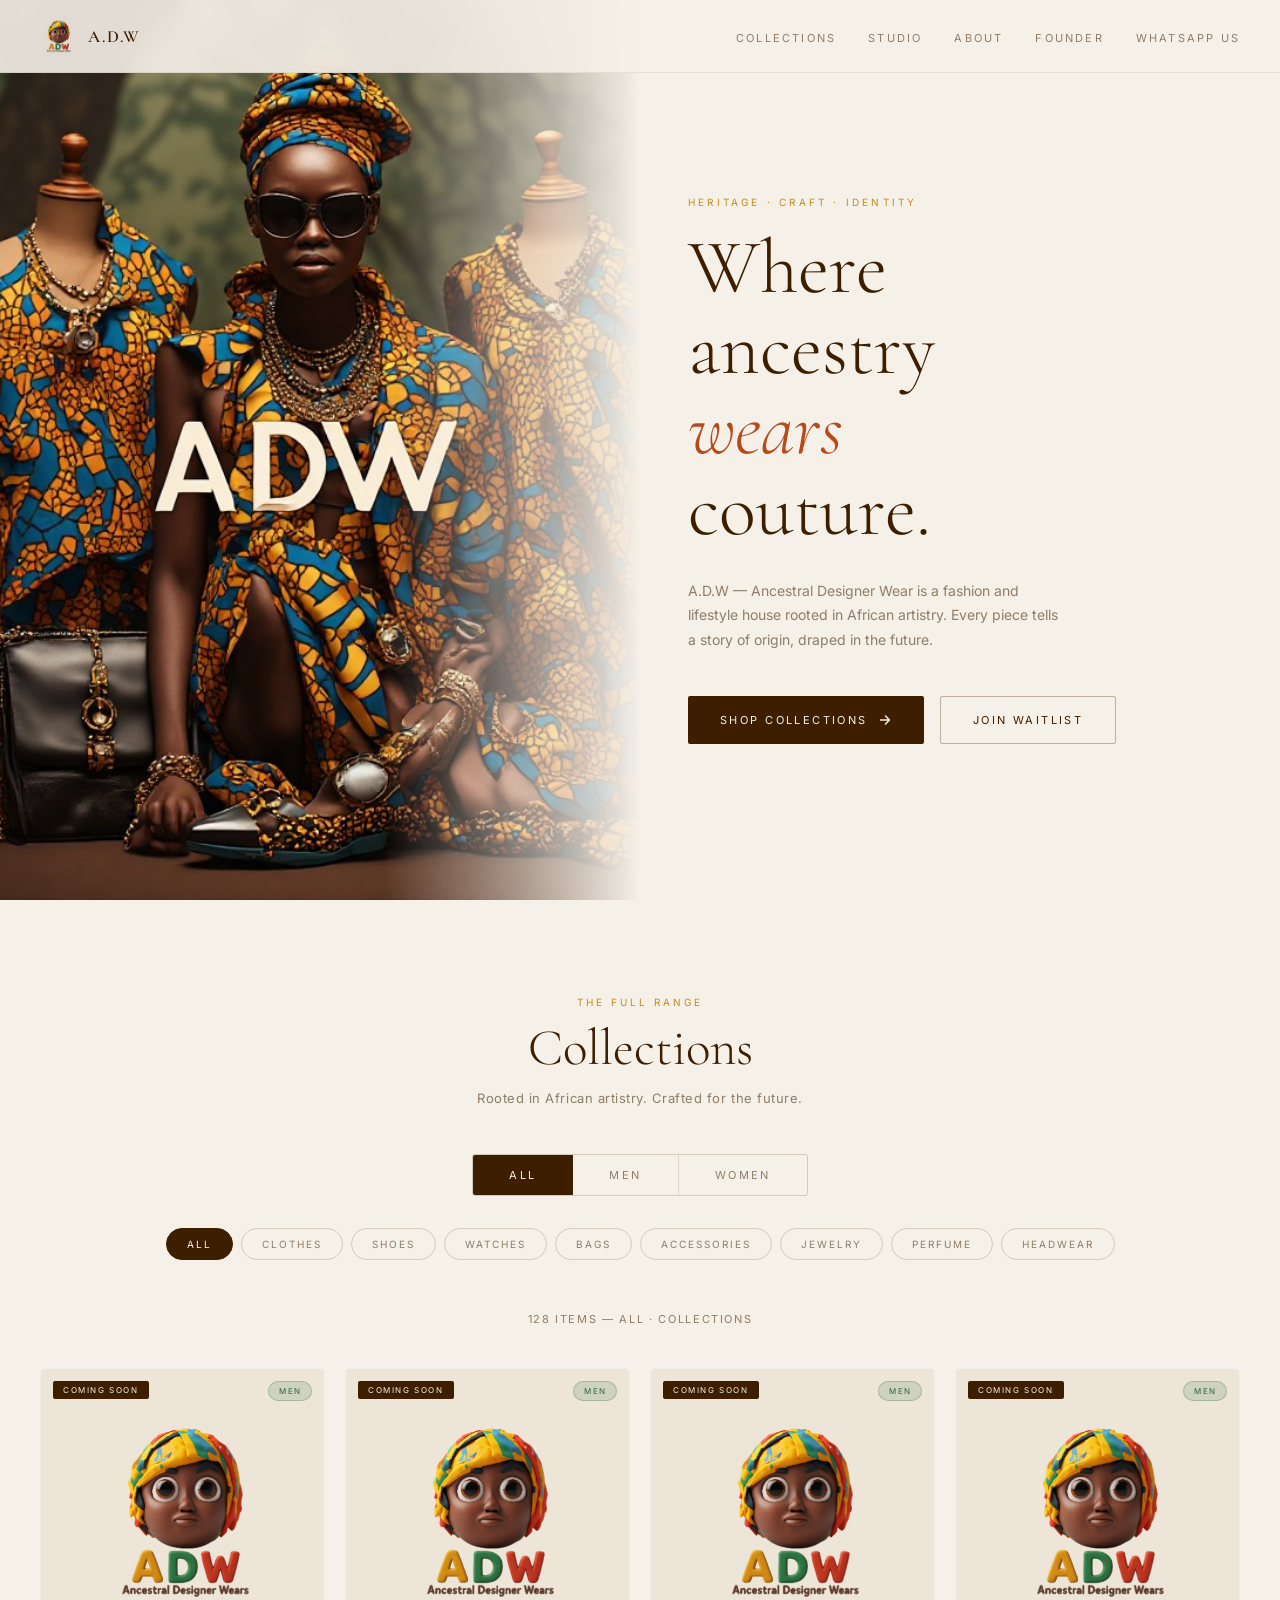
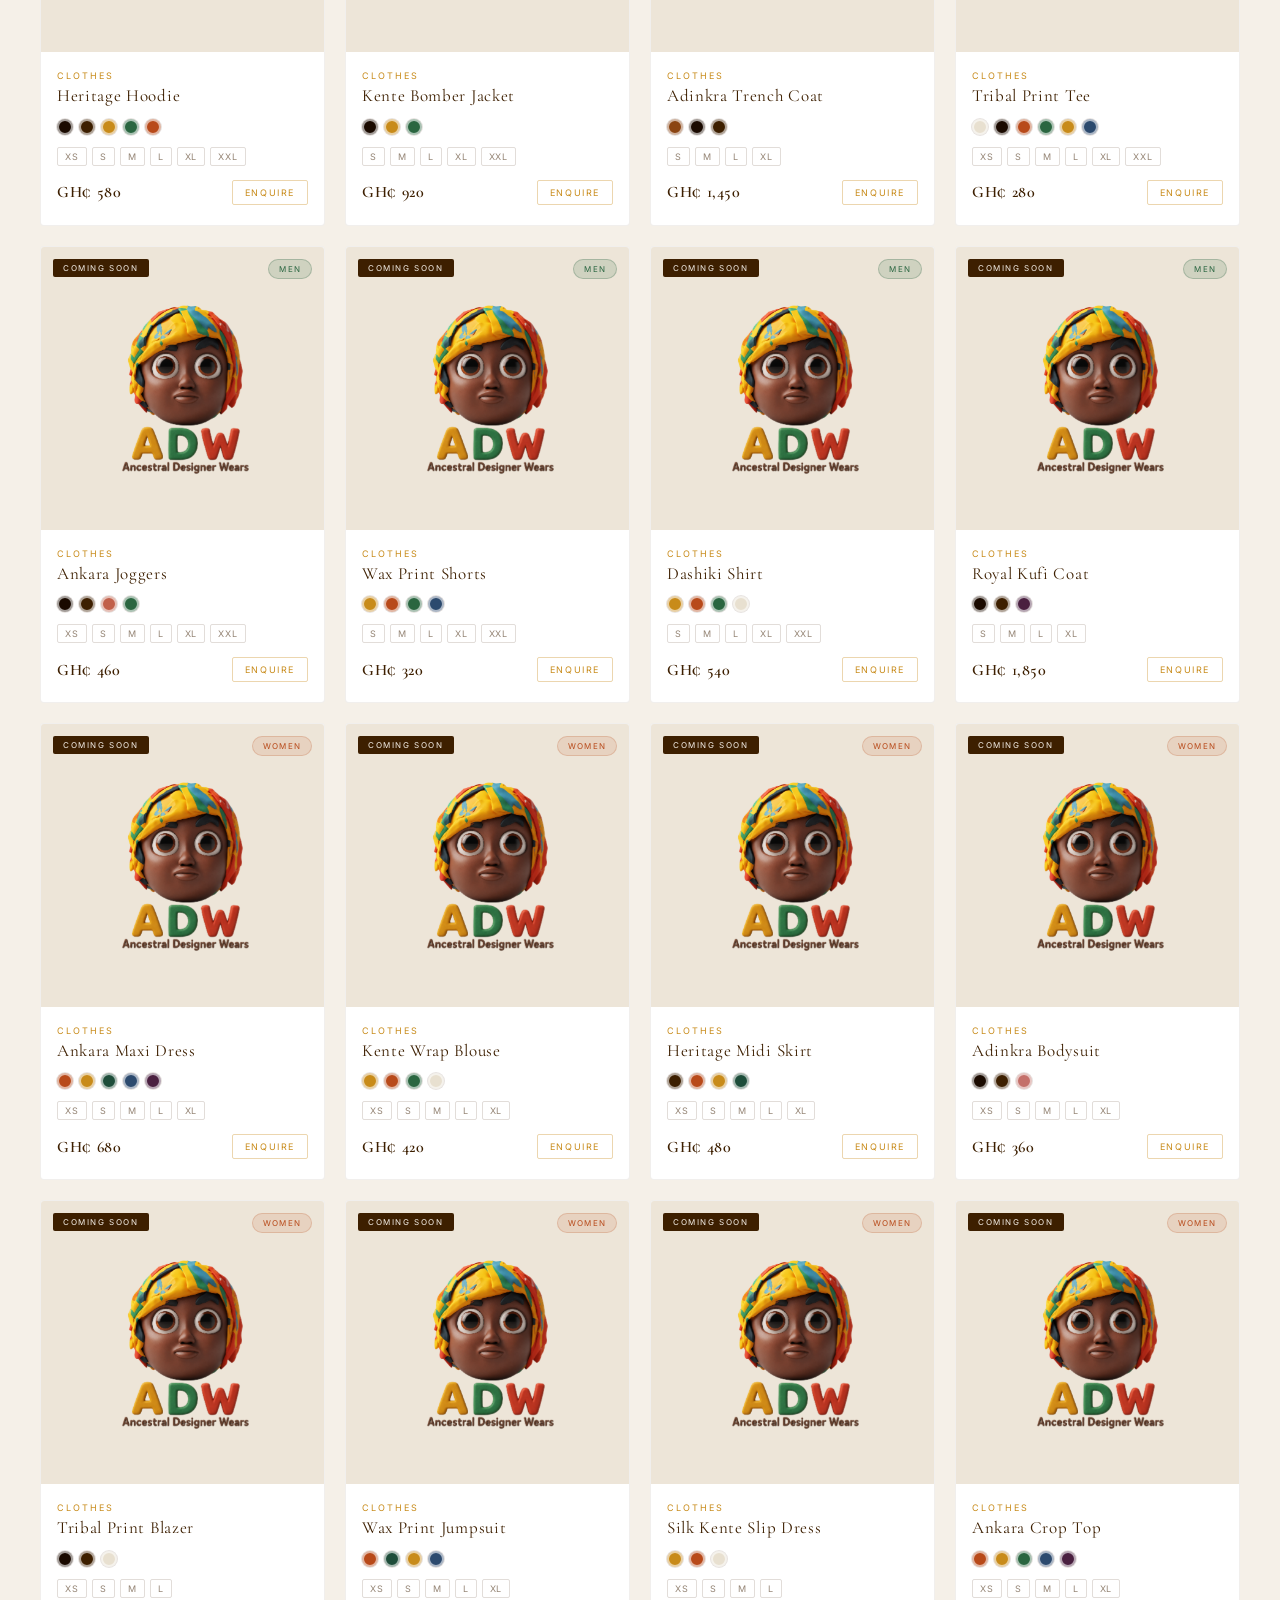
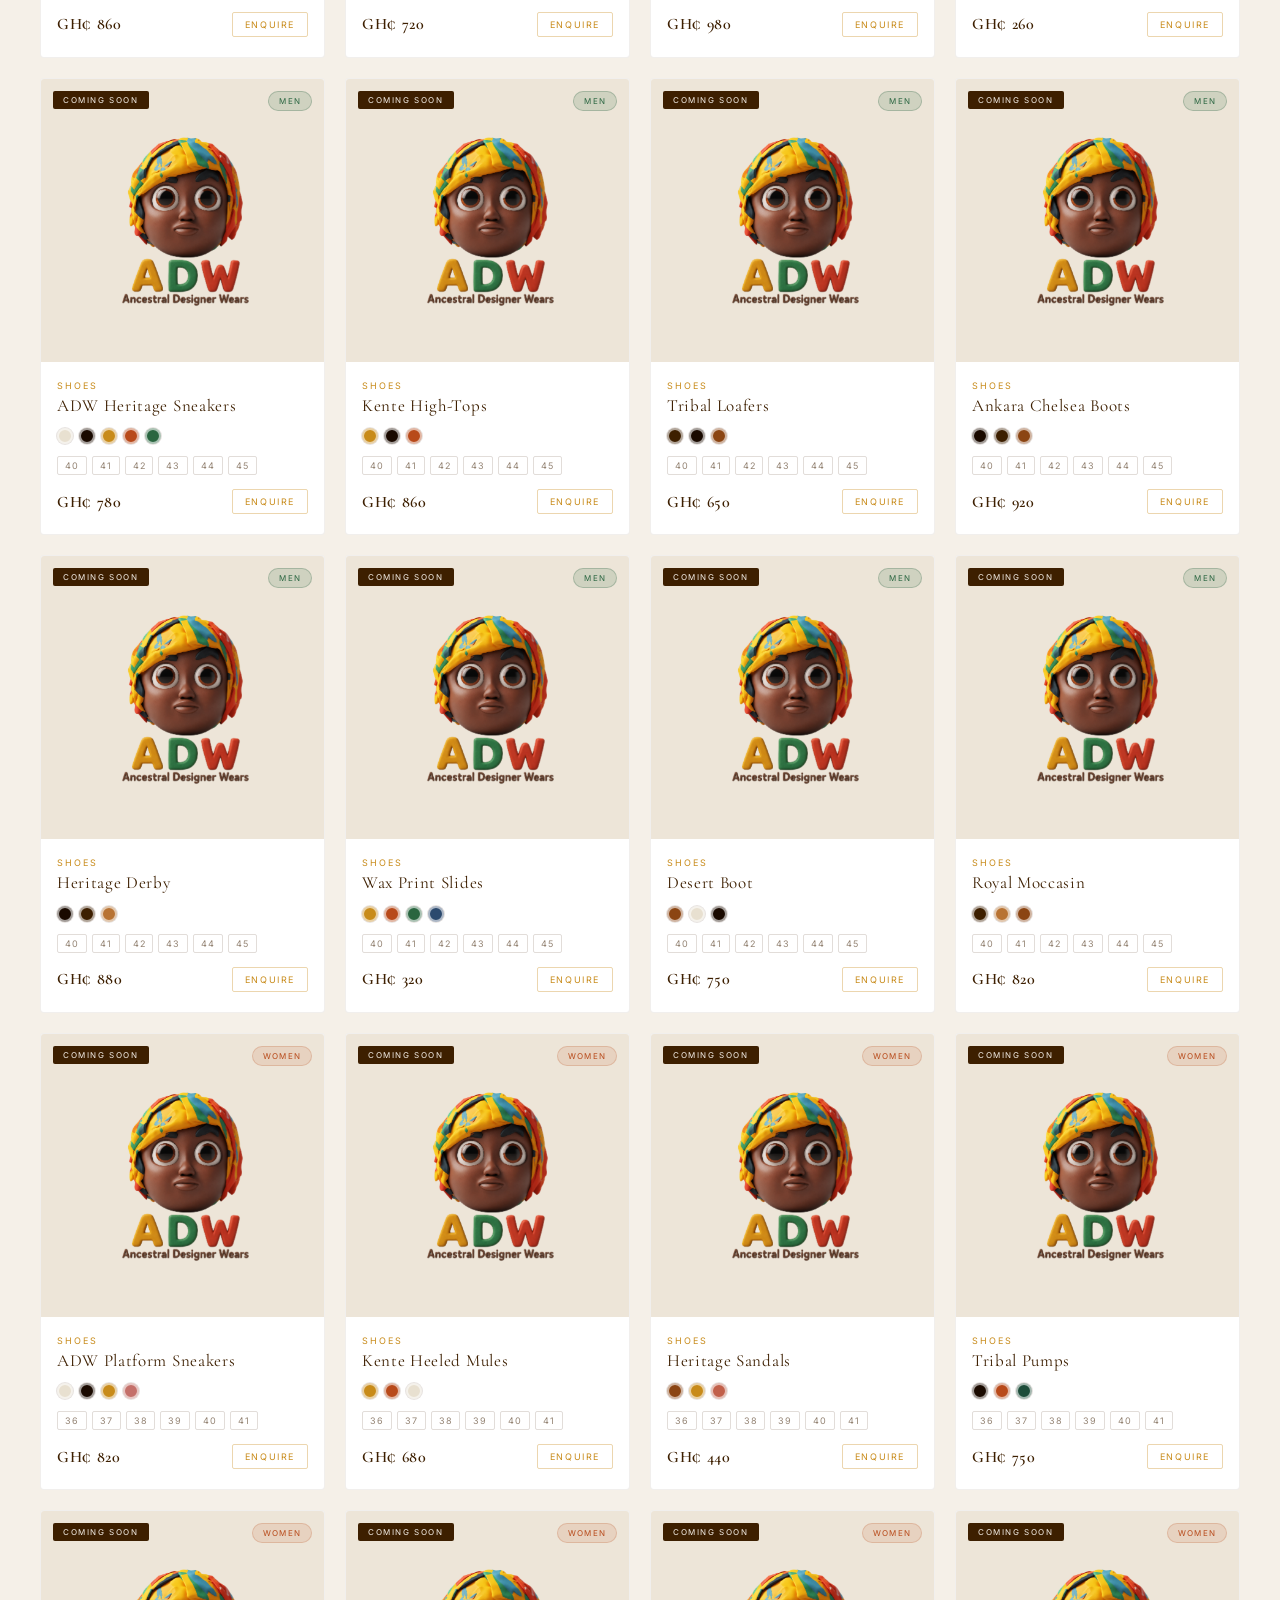
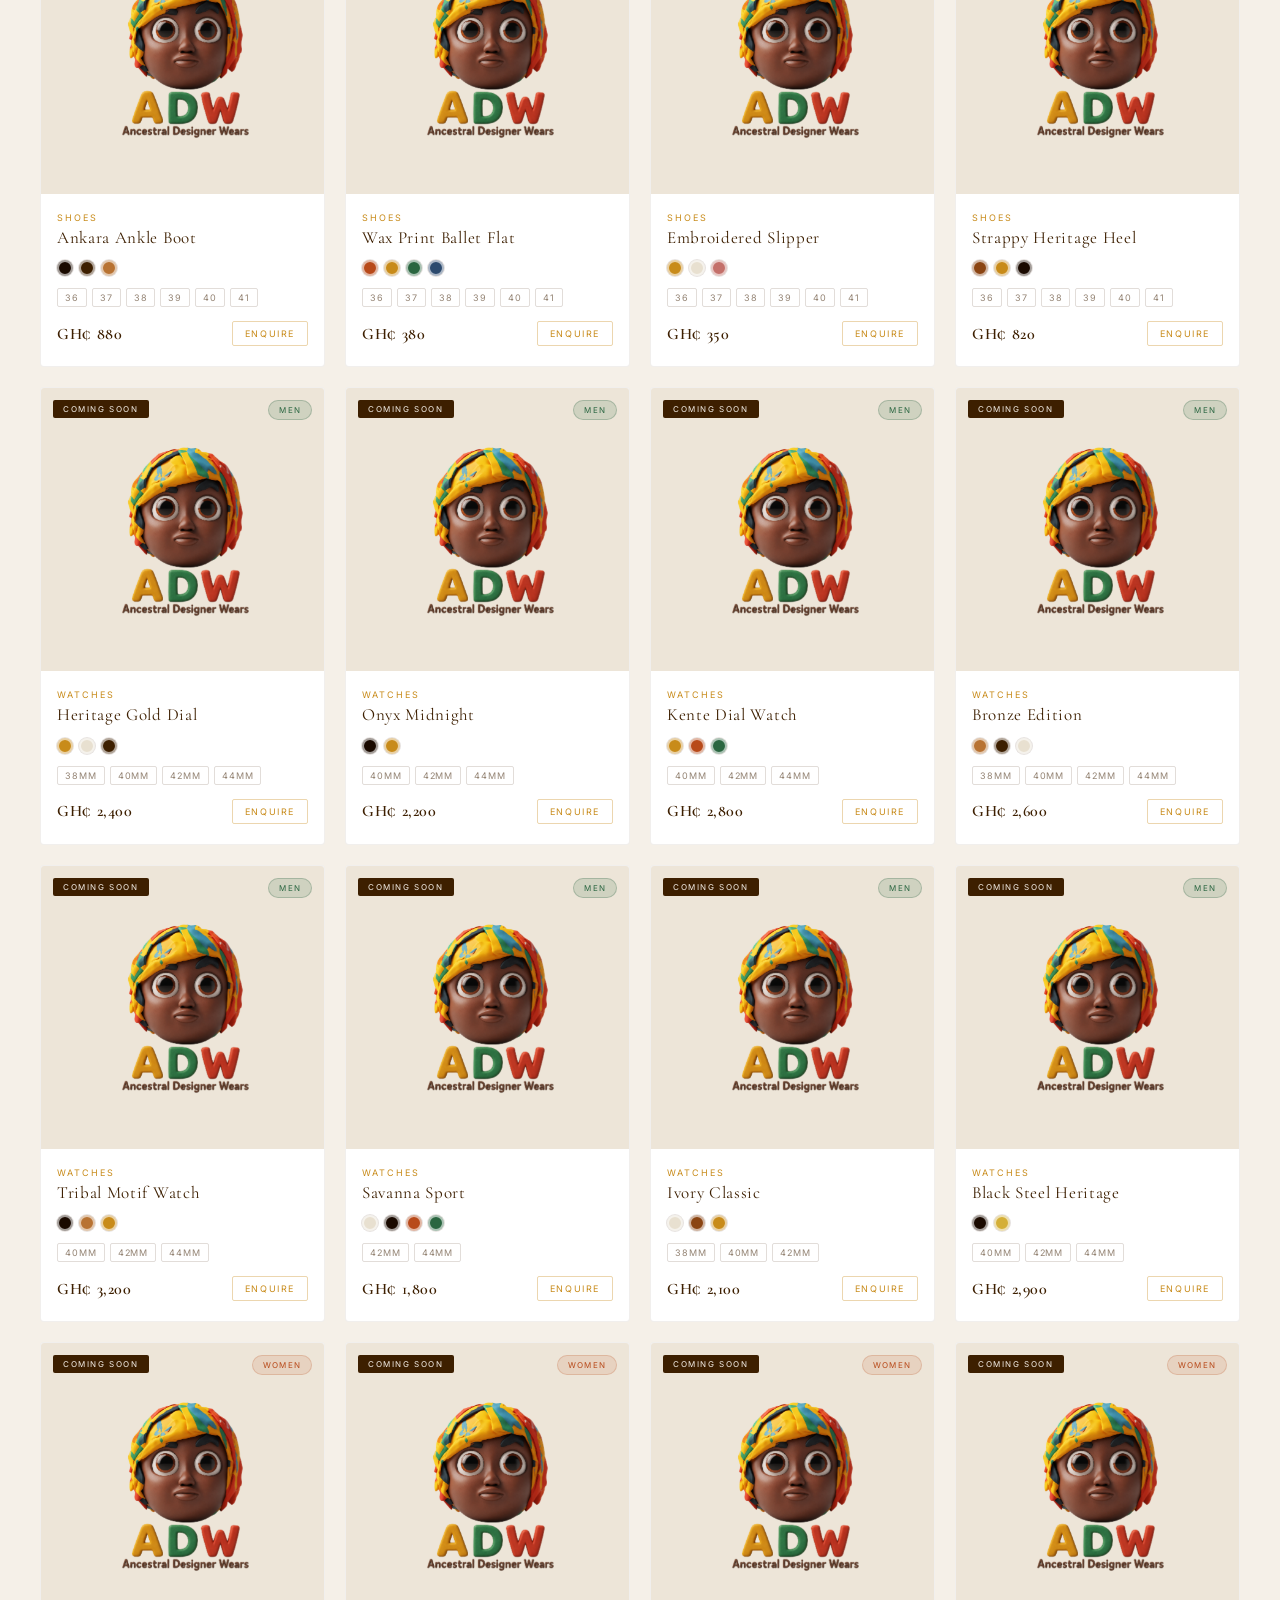
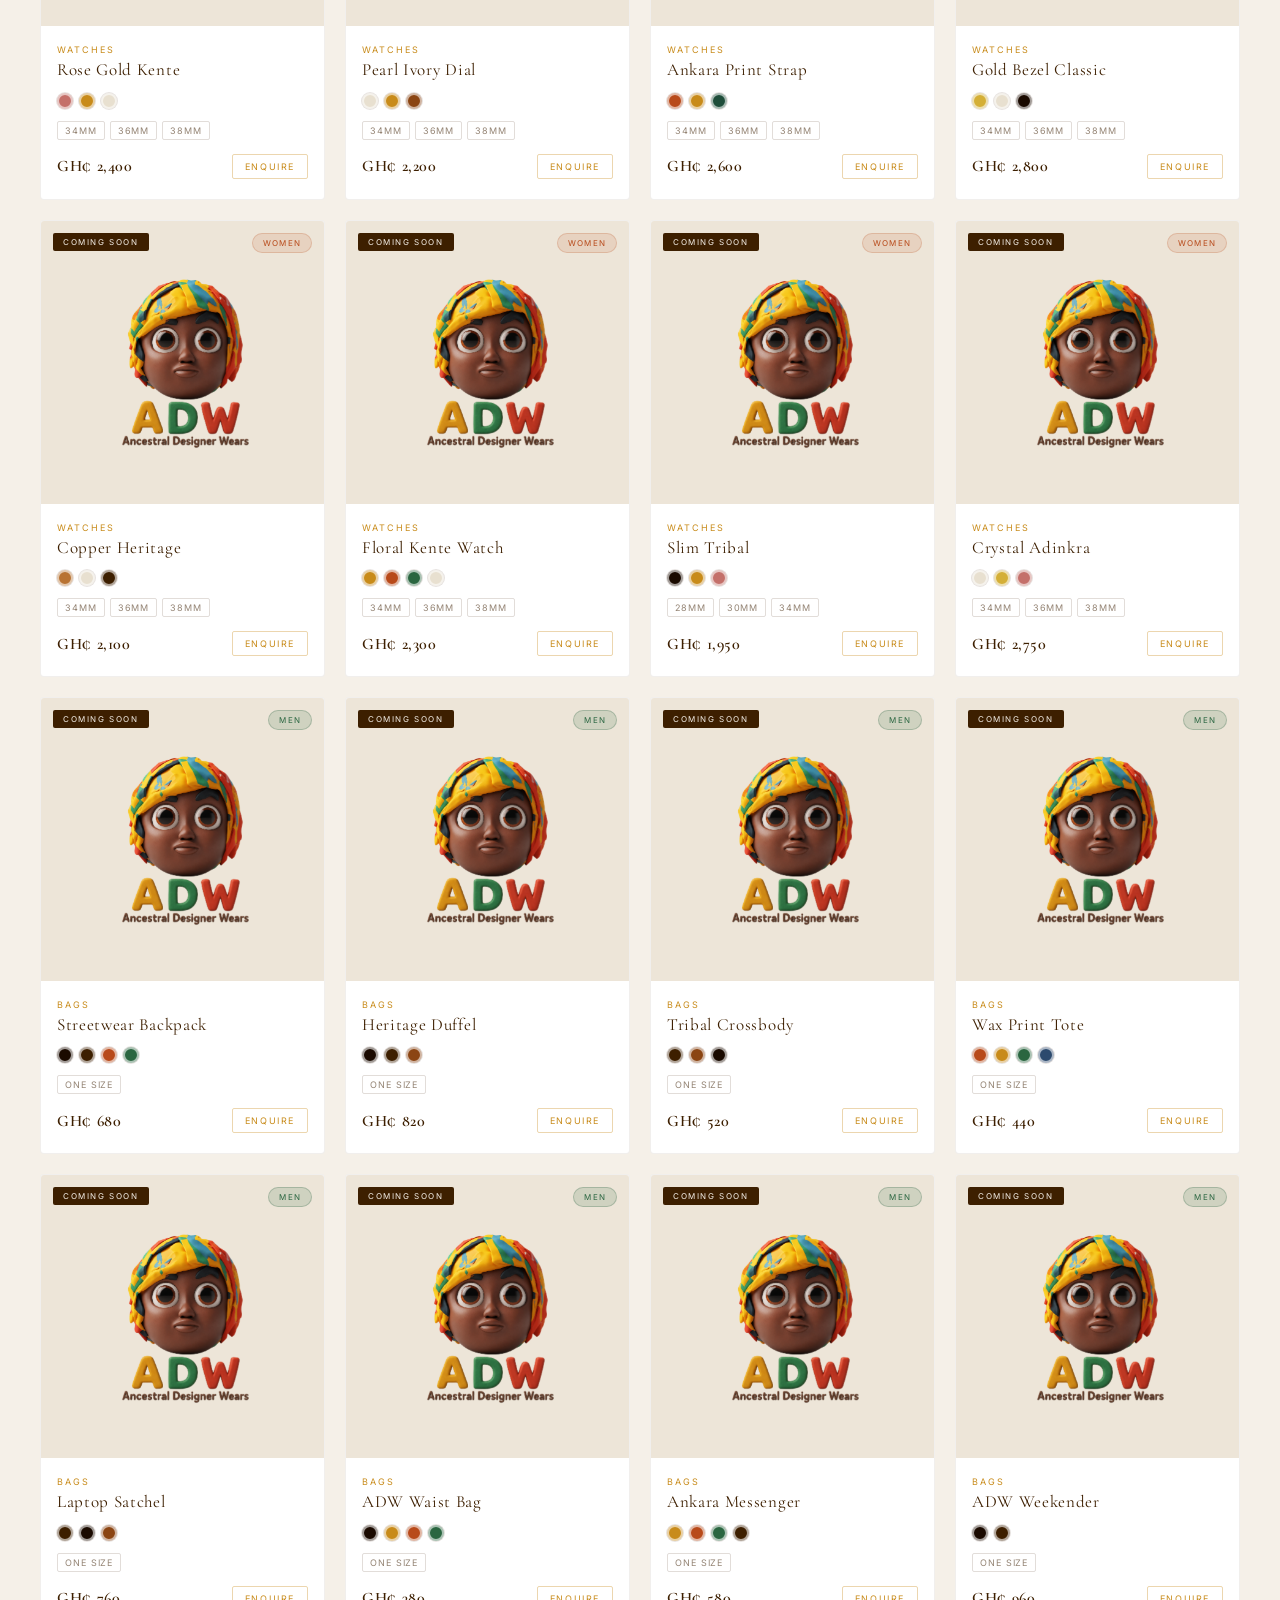
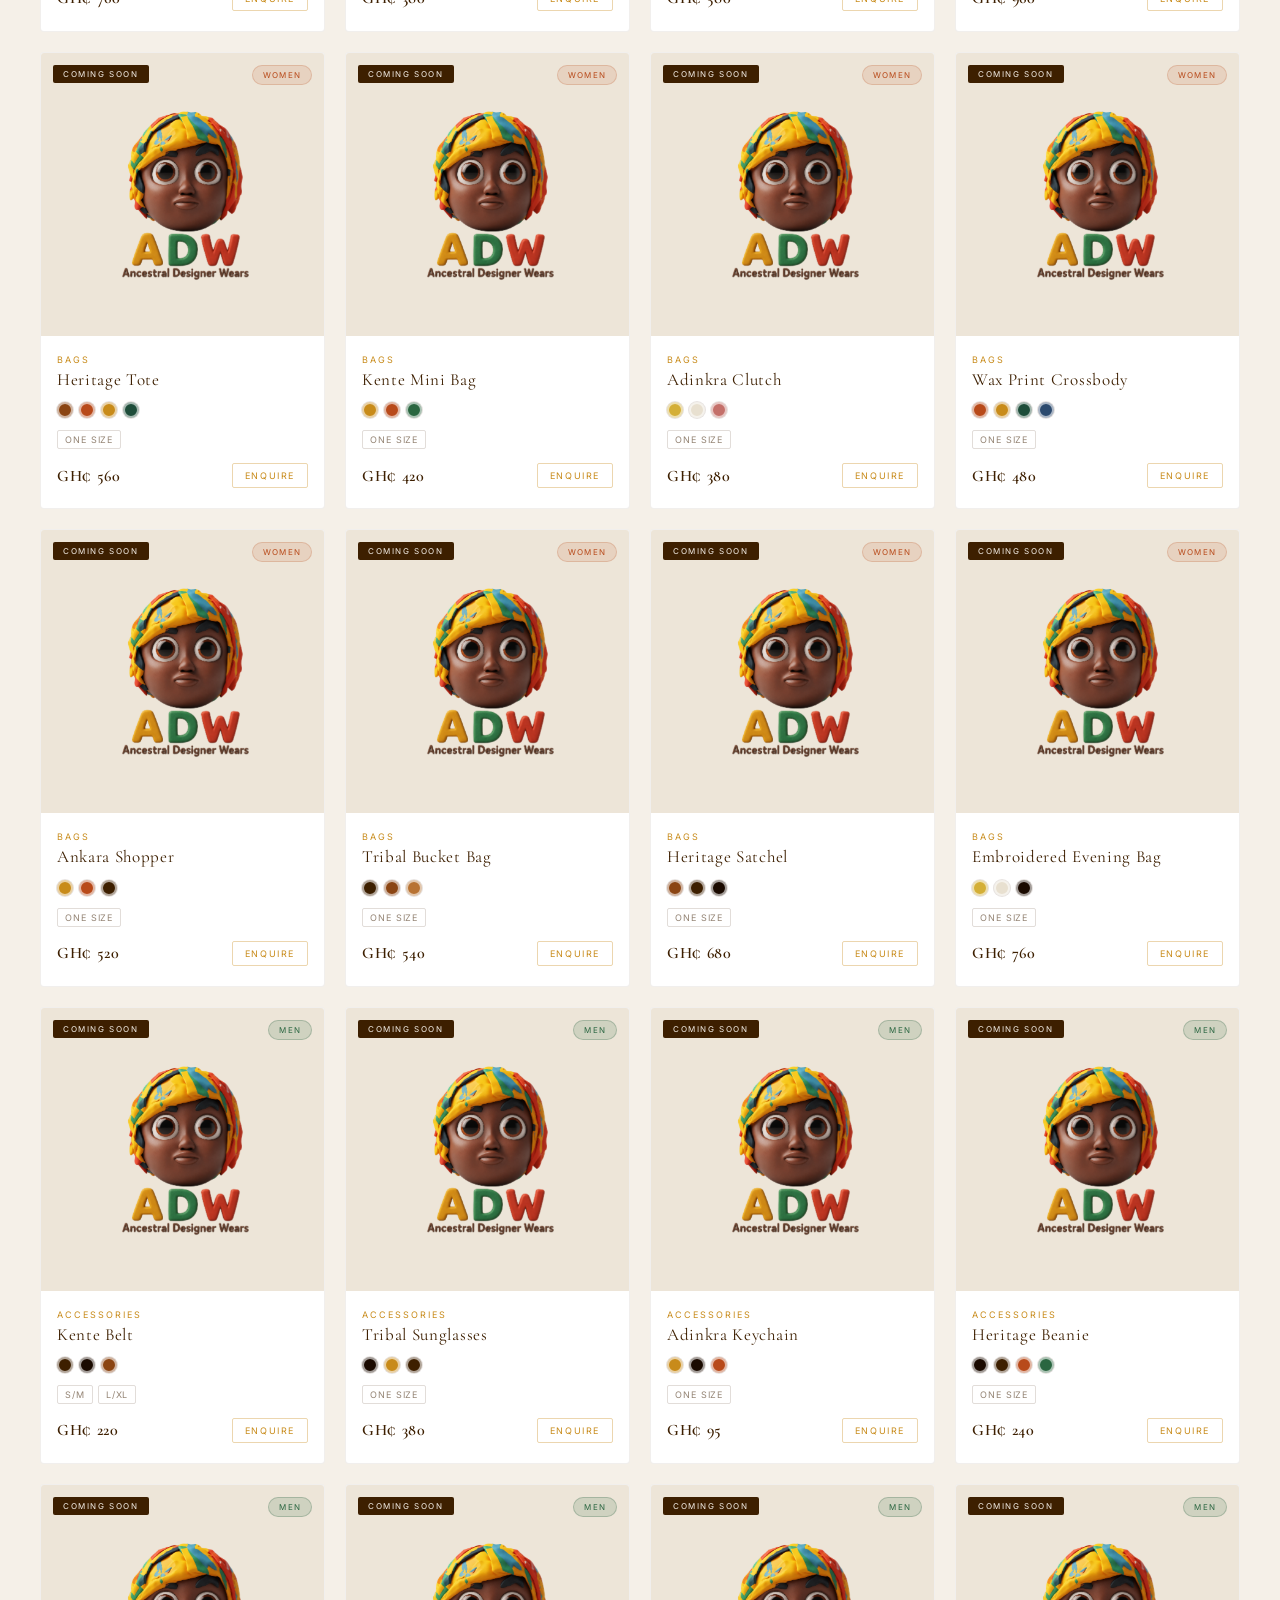
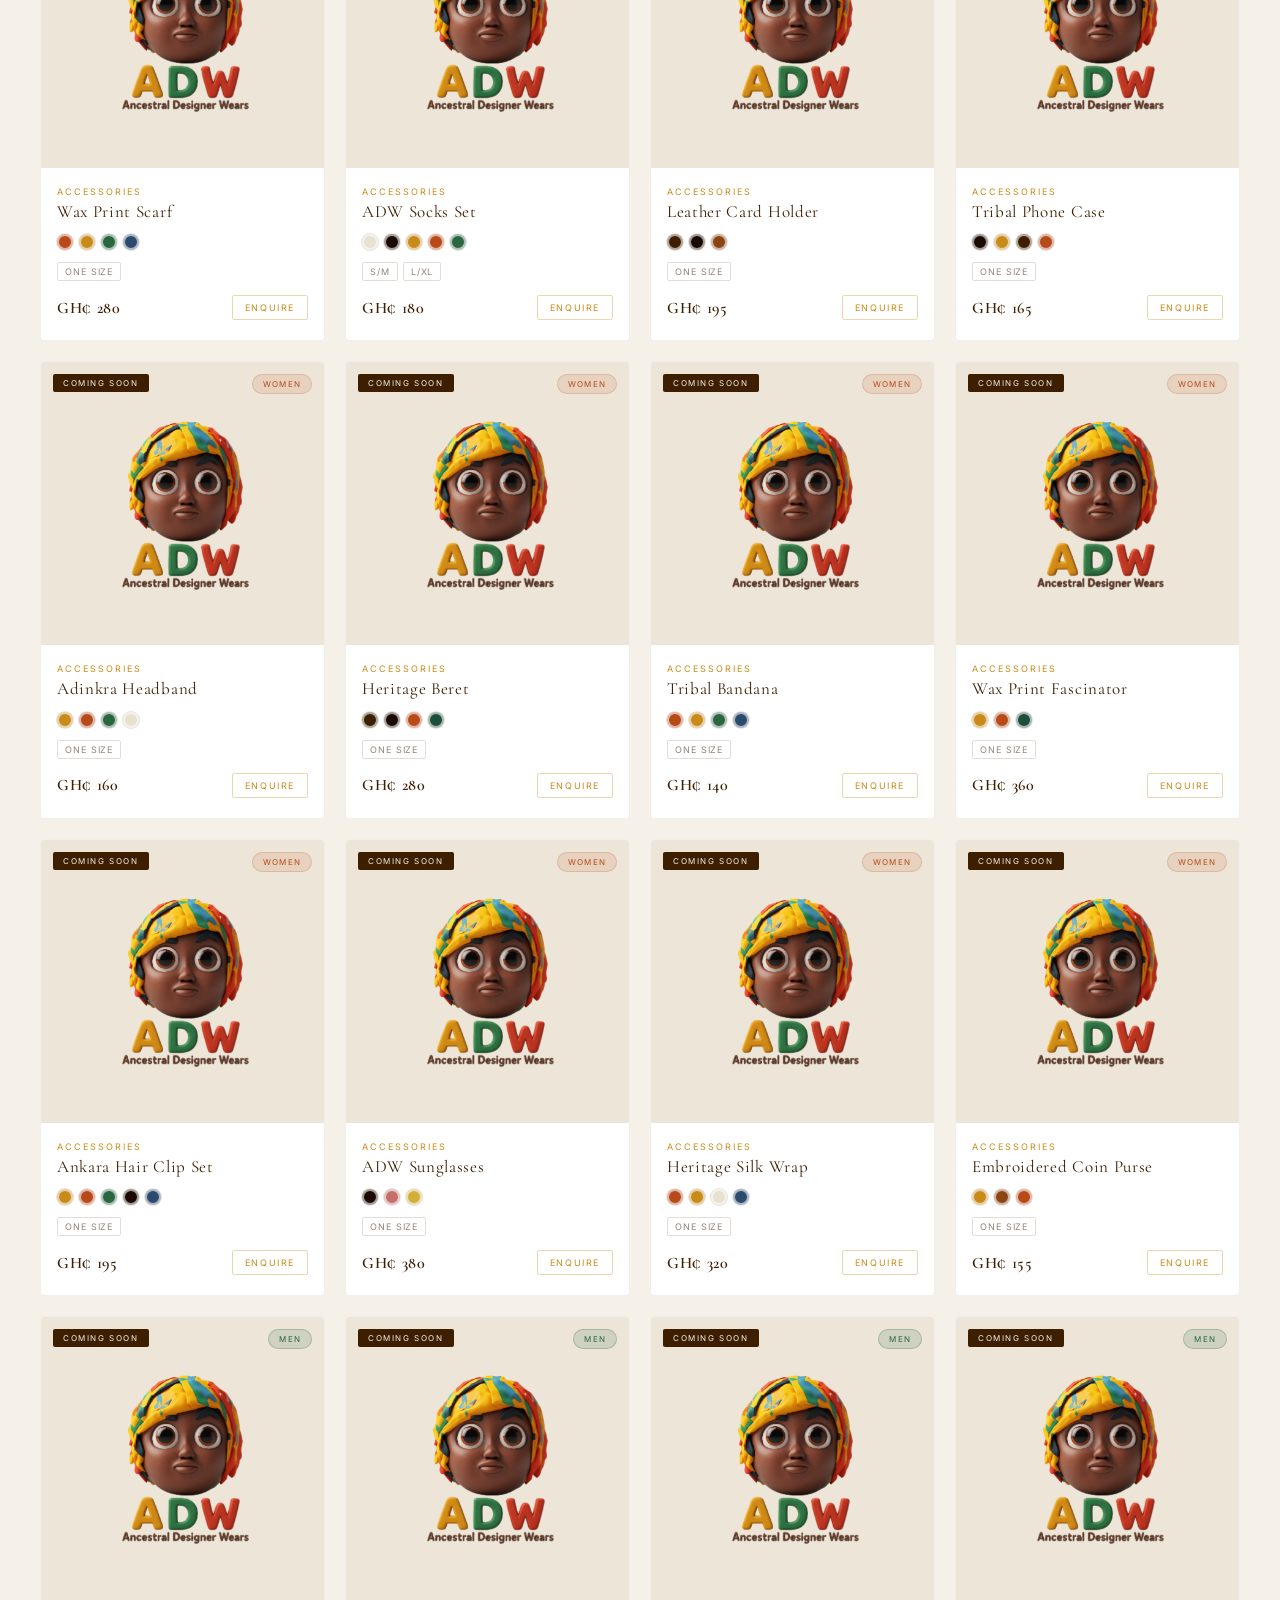
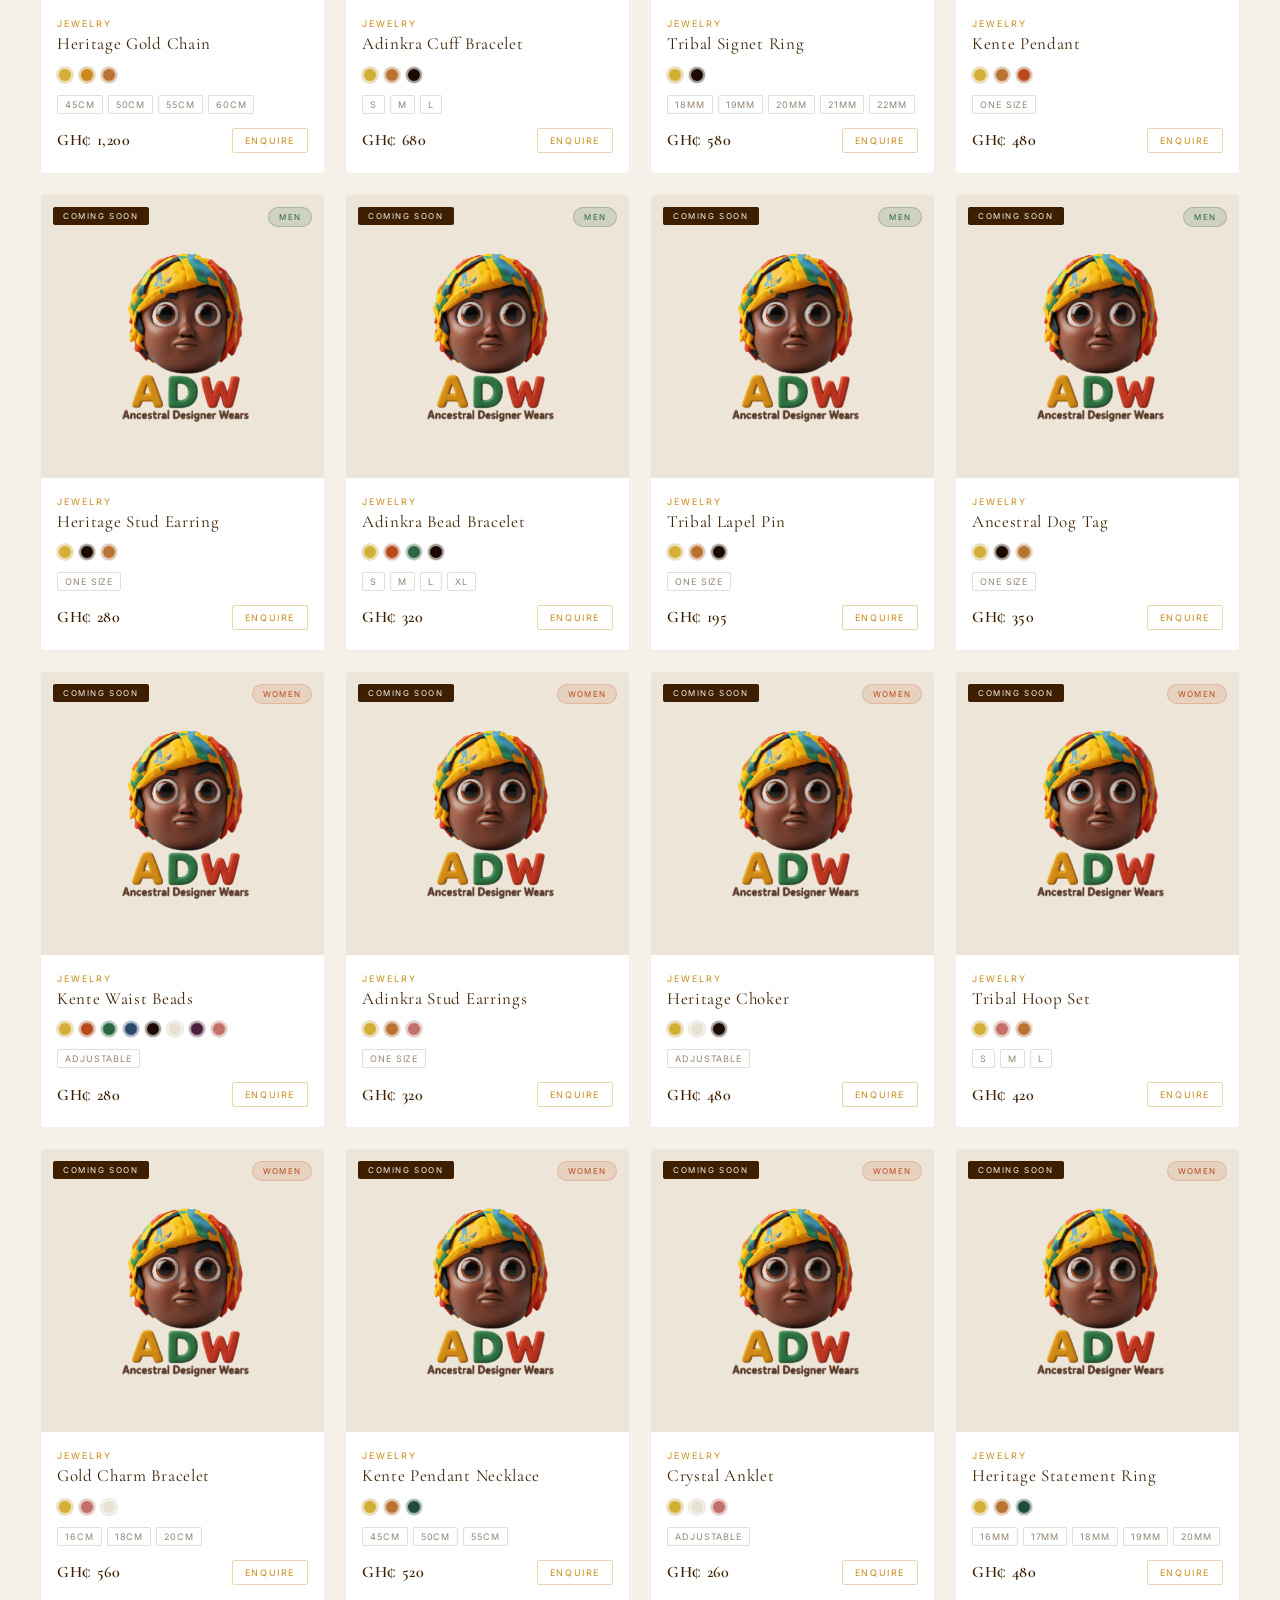
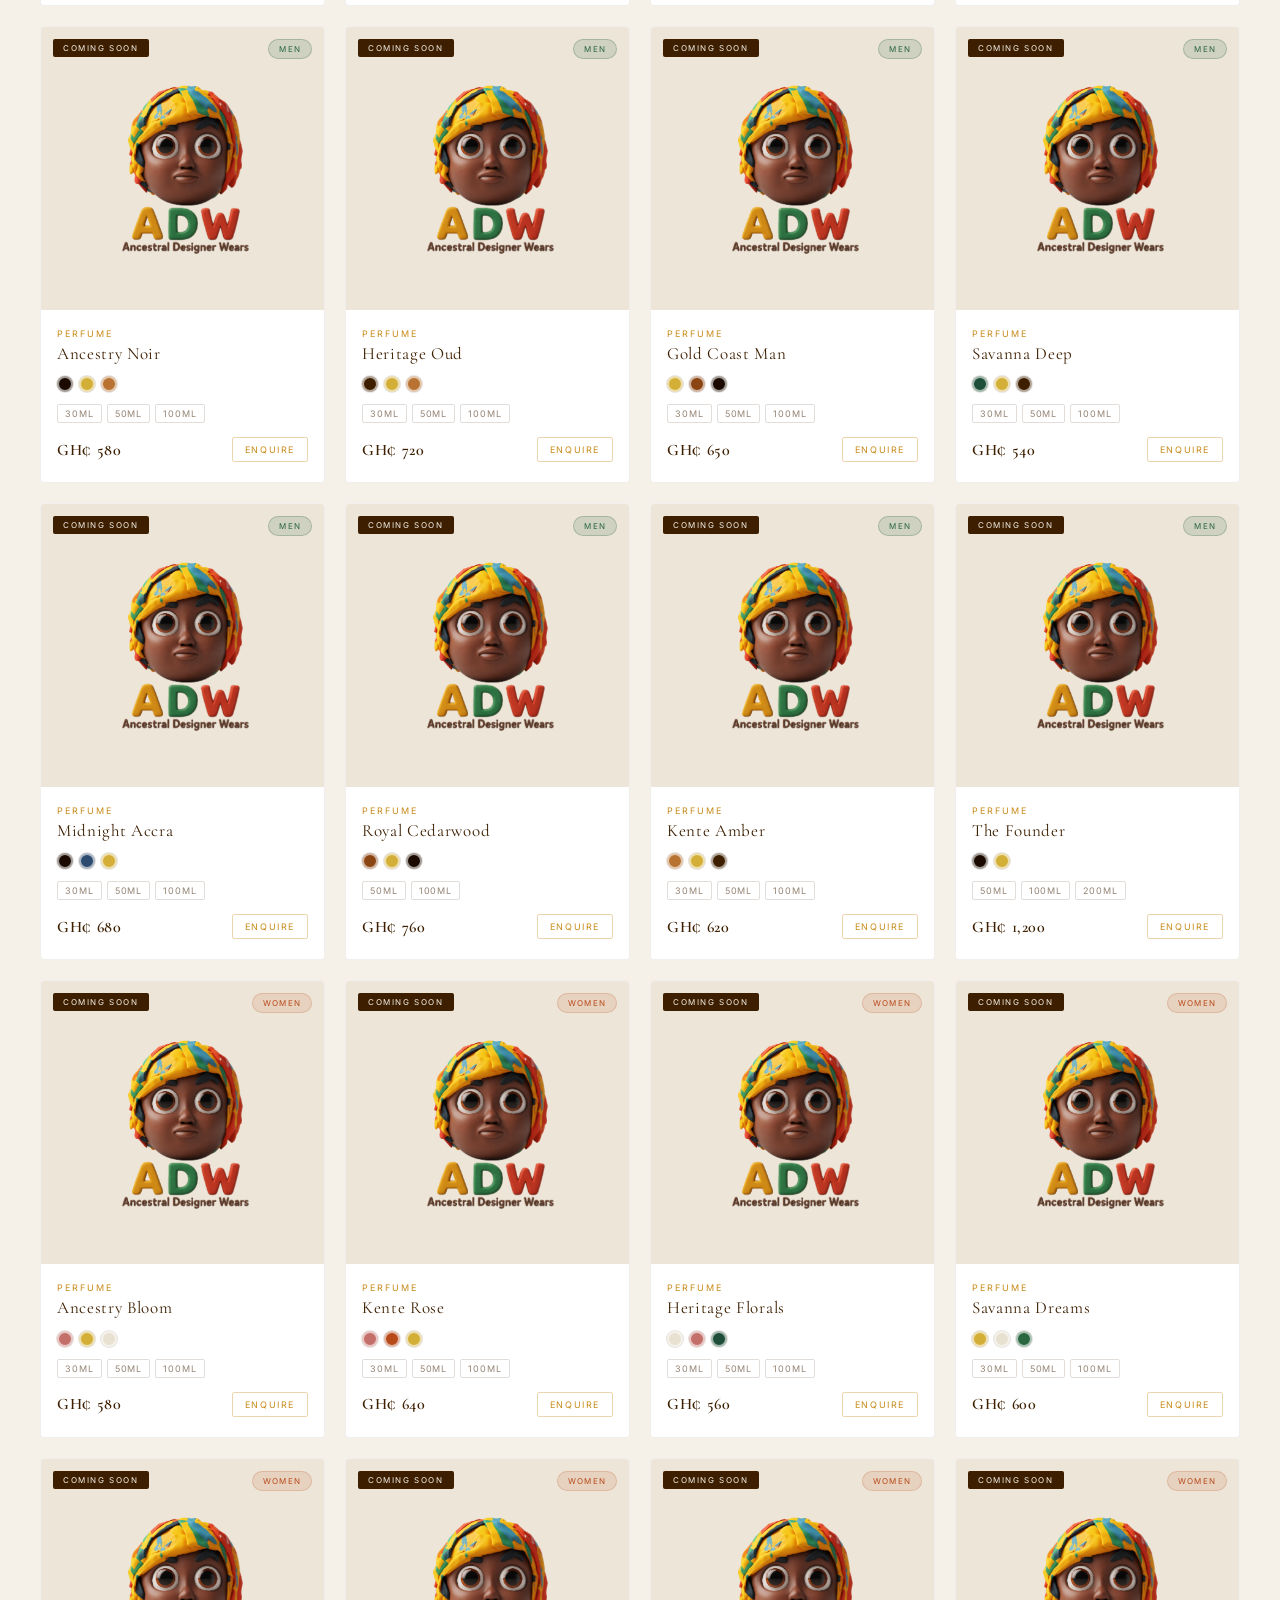
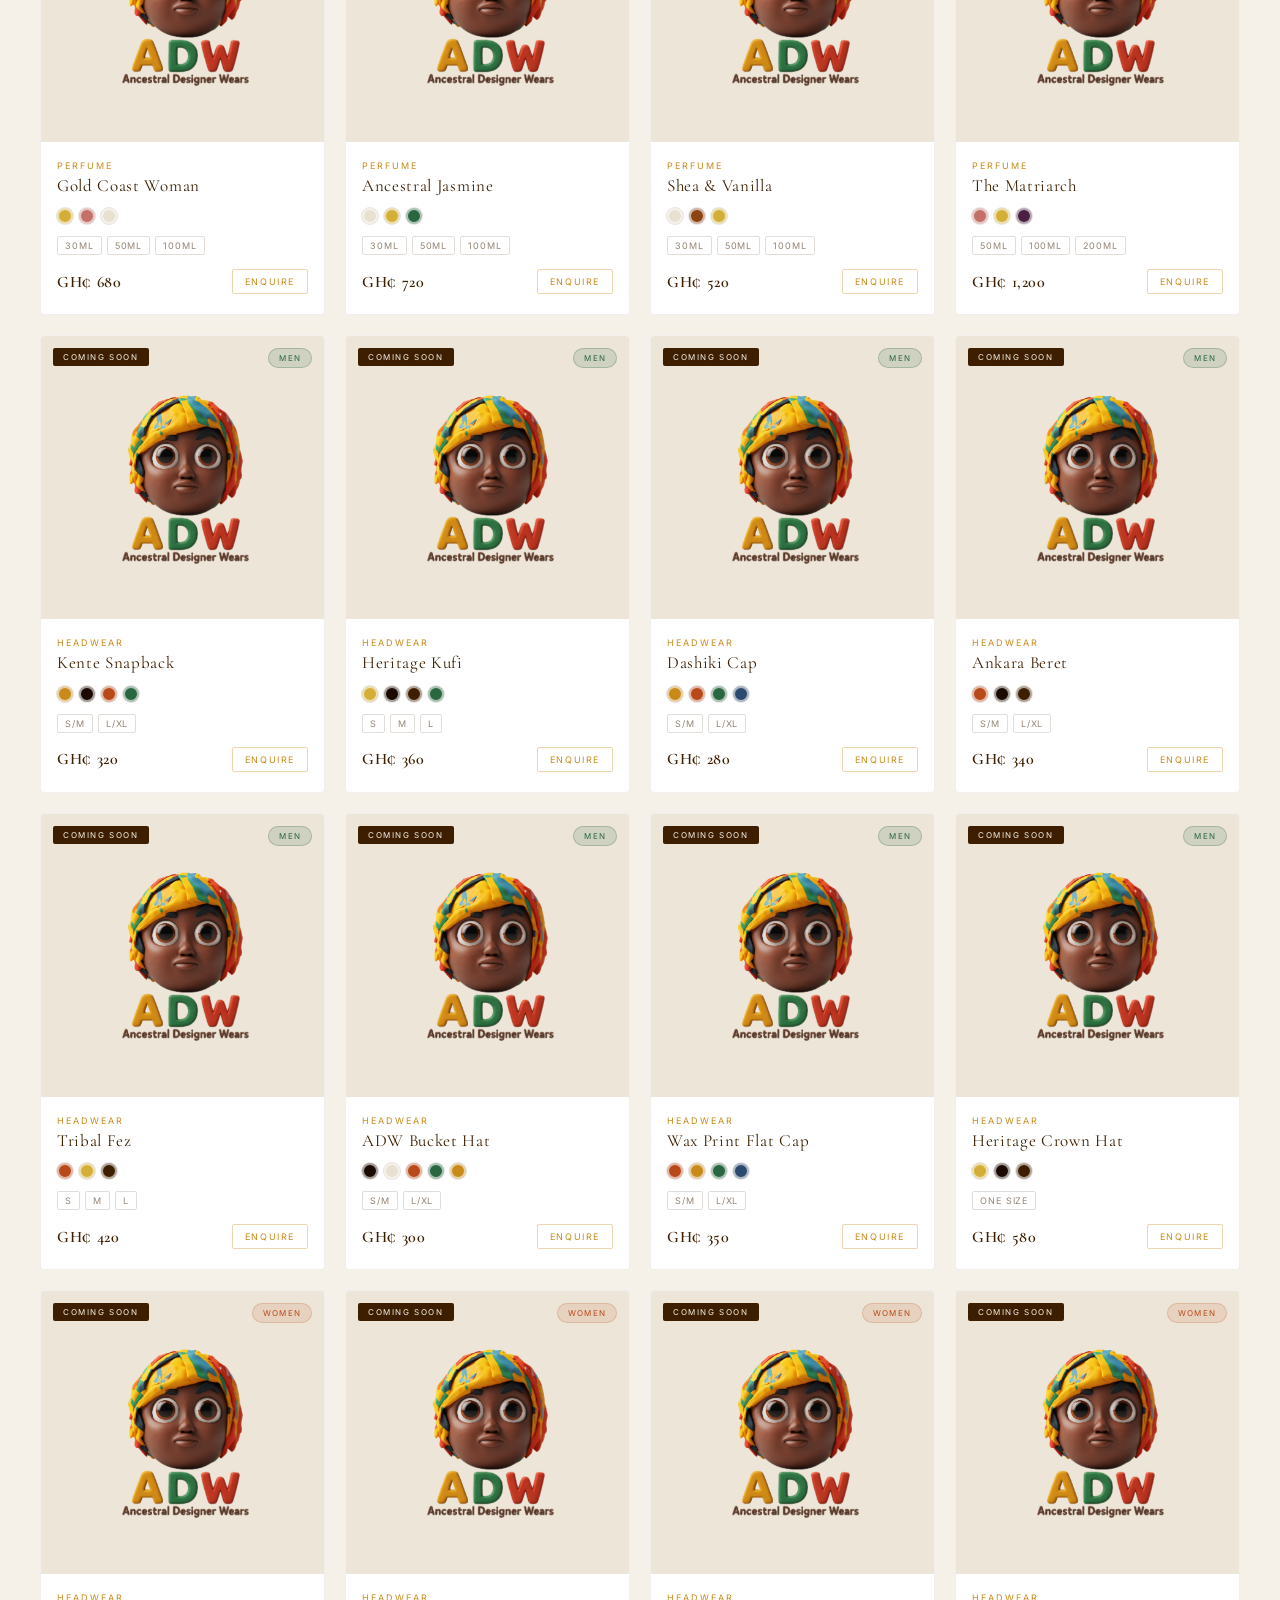
==== index.html @ 3f9eaaf4 "Add DC. ANCESTOR founder bio section; fix mobile nav dropdown with hamburger-to-X animation" ====
<!DOCTYPE html>
<html lang="en">
<head>
  <meta charset="UTF-8" />
  <meta name="viewport" content="width=device-width, initial-scale=1.0" />
  <title>A.D.W — Ancestral Designer Wear</title>
  <meta name="description" content="A.D.W — Ancestral Designer Wear. Where heritage meets haute couture. Rooted in African artistry. Shop Men & Women collections." />
  <meta name="robots" content="index, follow" />
  <meta property="og:title" content="A.D.W — Ancestral Designer Wear" />
  <meta property="og:description" content="Where heritage meets haute couture. Rooted in African artistry." />
  <meta property="og:type" content="website" />
  <meta name="twitter:card" content="summary_large_image" />
  <meta name="twitter:title" content="A.D.W — Ancestral Designer Wear" />
  <link rel="icon" type="image/png" href="./assets/new_adw_logo.png" />
  <link rel="preconnect" href="https://fonts.googleapis.com">
  <link rel="preconnect" href="https://fonts.gstatic.com" crossorigin>
  <link href="https://fonts.googleapis.com/css2?family=Cormorant+Garamond:ital,wght@0,300;0,400;0,600;1,300;1,400&family=Inter:wght@300;400;500;600&display=swap" rel="stylesheet">

  <style>
    /* ── Reset ─────────────────────────────────────────── */
    *, *::before, *::after { box-sizing: border-box; margin: 0; padding: 0; }
    html { scroll-behavior: smooth; }
    img { display: block; max-width: 100%; }

    /* ── Tokens ─────────────────────────────────────────── */
    :root {
      --cream:   #f5f0e8;
      --warm:    #ede5d8;
      --brown:   #3d1f00;
      --gold:    #c88b1a;
      --rust:    #b84a1a;
      --green:   #2a6640;
      --ink:     #1a0a00;
      --muted:   rgba(61,31,0,0.55);
      --serif:   'Cormorant Garamond', Georgia, serif;
      --sans:    'Inter', system-ui, sans-serif;
    }

    body {
      background: var(--cream);
      color: var(--brown);
      font-family: var(--sans);
      -webkit-font-smoothing: antialiased;
    }

    /* ── Loading screen ─────────────────────────────────── */
    #adw-loader {
      position: fixed;
      inset: 0;
      z-index: 9999;
      background: var(--ink);
      display: flex;
      flex-direction: column;
      align-items: center;
      justify-content: center;
      gap: 20px;
      cursor: pointer;
      transition: opacity 0.65s ease, visibility 0.65s ease;
    }
    #adw-loader.hidden {
      opacity: 0;
      visibility: hidden;
      pointer-events: none;
    }
    #adw-loader .logo-wrap {
      width: 160px;
      height: 160px;
      animation: adw-loader-float 3s ease-in-out infinite;
      filter: drop-shadow(0 0 28px rgba(200,139,26,0.55));
    }
    #adw-loader:hover .logo-wrap {
      filter: drop-shadow(0 0 40px rgba(200,139,26,0.85));
    }
    #adw-loader .logo-wrap img {
      width: 100%;
      height: 100%;
      object-fit: contain;
    }
    @keyframes adw-loader-float {
      0%, 100% { transform: translateY(0) scale(1); filter: drop-shadow(0 0 28px rgba(200,139,26,0.55)); }
      50%       { transform: translateY(-12px) scale(1.03); filter: drop-shadow(0 20px 40px rgba(200,139,26,0.75)); }
    }
    #adw-loader .loader-brand {
      font-family: var(--serif);
      font-size: 22px;
      font-weight: 300;
      letter-spacing: 0.35em;
      text-transform: uppercase;
      color: rgba(245,240,232,0.8);
    }
    #adw-loader .loader-dots {
      display: flex;
      gap: 6px;
    }
    #adw-loader .loader-dots span {
      width: 6px;
      height: 6px;
      border-radius: 50%;
      background: var(--gold);
      animation: adw-bounce 1.3s ease-in-out infinite;
    }
    #adw-loader .loader-dots span:nth-child(2) { animation-delay: 0.2s; }
    #adw-loader .loader-dots span:nth-child(3) { animation-delay: 0.4s; }
    @keyframes adw-bounce {
      0%, 80%, 100% { transform: scale(0.55); opacity: 0.35; }
      40%            { transform: scale(1);    opacity: 1; }
    }
    #adw-loader .loader-hint {
      font-family: var(--sans);
      font-size: 10px;
      letter-spacing: 0.22em;
      text-transform: uppercase;
      color: rgba(245,240,232,0.25);
      margin-top: 8px;
      border: 1px solid rgba(245,240,232,0.12);
      border-radius: 20px;
      padding: 6px 18px;
      transition: color 0.2s, border-color 0.2s;
    }
    #adw-loader:hover .loader-hint,
    #adw-loader:active .loader-hint {
      color: rgba(245,240,232,0.6);
      border-color: rgba(245,240,232,0.3);
    }
    @media (prefers-reduced-motion: reduce) {
      #adw-loader .logo-wrap { animation: none; }
      #adw-loader .loader-dots span { animation: none; opacity: 0.7; }
    }

    /* ── Nav ─────────────────────────────────────────────── */
    nav {
      position: fixed;
      top: 0;
      left: 0;
      right: 0;
      z-index: 100;
      display: flex;
      align-items: center;
      justify-content: space-between;
      padding: 18px 40px;
      background: rgba(245,240,232,0.9);
      backdrop-filter: blur(14px);
      -webkit-backdrop-filter: blur(14px);
      border-bottom: 1px solid rgba(61,31,0,0.08);
      transition: background 0.3s;
    }
    .nav-logo {
      display: flex;
      align-items: center;
      gap: 12px;
      text-decoration: none;
    }
    .nav-logo img {
      width: 36px;
      height: 36px;
      object-fit: contain;
    }
    .nav-logo span {
      font-family: var(--serif);
      font-size: 17px;
      font-weight: 600;
      letter-spacing: 0.12em;
      color: var(--brown);
      text-transform: uppercase;
    }
    .nav-links {
      display: flex;
      gap: 32px;
      list-style: none;
    }
    .nav-links a {
      font-size: 11px;
      letter-spacing: 0.2em;
      text-transform: uppercase;
      color: var(--muted);
      text-decoration: none;
      transition: color 0.2s;
    }
    .nav-links a:hover { color: var(--brown); }
    .nav-mobile-menu {
      display: none;
      background: none;
      border: none;
      cursor: pointer;
      padding: 4px;
      flex-direction: column;
      gap: 5px;
    }
    .nav-mobile-menu span {
      display: block;
      width: 22px;
      height: 1.5px;
      background: var(--brown);
      border-radius: 2px;
      transition: transform 0.2s, opacity 0.2s;
    }

    /* ── Mobile nav dropdown ────────────────────────────── */
    @media (max-width: 600px) {
      nav { padding: 14px 20px; }
      .nav-logo span { font-size: 14px; }
      .nav-mobile-menu { display: flex; }

      .nav-links {
        display: none;
        position: absolute;
        top: 100%;
        left: 0;
        right: 0;
        flex-direction: column;
        gap: 0;
        background: var(--cream);
        border-top: 1px solid rgba(61,31,0,0.1);
        box-shadow: 0 12px 32px rgba(26,10,0,0.14);
        padding: 6px 0 20px;
        z-index: 99;
      }
      .nav-links.open { display: flex; }
      .nav-links li { border-bottom: 1px solid rgba(61,31,0,0.06); }
      .nav-links a {
        display: block;
        padding: 15px 28px;
        font-size: 12px;
        letter-spacing: 0.18em;
        color: var(--brown);
      }
      .nav-links a:hover { background: var(--warm); }
    }

    /* Hamburger → X animation */
    .nav-mobile-menu.open span:nth-child(1) { transform: translateY(6.5px) rotate(45deg); }
    .nav-mobile-menu.open span:nth-child(2) { opacity: 0; transform: scaleX(0); }
    .nav-mobile-menu.open span:nth-child(3) { transform: translateY(-6.5px) rotate(-45deg); }

    /* ── Hero ─────────────────────────────────────────────── */
    #hero {
      min-height: 100vh;
      display: grid;
      grid-template-columns: 1fr 1fr;
      overflow: hidden;
    }
    .hero-image {
      position: relative;
      overflow: hidden;
    }
    .hero-image img {
      width: 100%;
      height: 100%;
      object-fit: cover;
      object-position: center top;
    }
    .hero-image::after {
      content: '';
      position: absolute;
      inset: 0;
      background: linear-gradient(to right, transparent 60%, var(--cream));
    }
    .hero-text {
      display: flex;
      flex-direction: column;
      justify-content: center;
      padding: 120px 60px 80px 48px;
      background: var(--cream);
    }
    .hero-eyebrow {
      font-size: 10px;
      letter-spacing: 0.32em;
      text-transform: uppercase;
      color: var(--gold);
      margin-bottom: 20px;
    }
    .hero-title {
      font-family: var(--serif);
      font-size: clamp(52px, 6vw, 80px);
      font-weight: 300;
      line-height: 1.05;
      color: var(--brown);
      margin-bottom: 28px;
    }
    .hero-title em {
      font-style: italic;
      color: var(--rust);
    }
    .hero-sub {
      font-size: 14px;
      line-height: 1.75;
      color: var(--muted);
      max-width: 380px;
      margin-bottom: 44px;
    }
    .hero-ctas {
      display: flex;
      gap: 16px;
      flex-wrap: wrap;
    }
    .hero-cta {
      display: inline-flex;
      align-items: center;
      gap: 10px;
      font-size: 11px;
      letter-spacing: 0.22em;
      text-transform: uppercase;
      color: var(--cream);
      background: var(--brown);
      padding: 16px 32px;
      text-decoration: none;
      border-radius: 2px;
      width: fit-content;
      transition: background 0.25s;
    }
    .hero-cta:hover { background: var(--rust); }
    .hero-cta.ghost {
      color: var(--brown);
      background: transparent;
      border: 1px solid rgba(61,31,0,0.3);
    }
    .hero-cta.ghost:hover { background: var(--warm); }
    .hero-cta svg { flex-shrink: 0; }

    @media (max-width: 820px) {
      #hero {
        grid-template-columns: 1fr;
        min-height: auto;
      }
      .hero-image {
        height: 55vw;
        min-height: 260px;
        max-height: 480px;
      }
      .hero-image::after { display: none; }
      .hero-text {
        padding: 48px 24px 60px;
      }
      .hero-sub { max-width: 100%; }
    }

    /* ── Section shared ──────────────────────────────────── */
    section { width: 100%; }
    .section-header {
      text-align: center;
      margin-bottom: 56px;
    }
    .section-eyebrow {
      font-size: 10px;
      letter-spacing: 0.3em;
      text-transform: uppercase;
      color: var(--gold);
      margin-bottom: 12px;
    }
    .section-title {
      font-family: var(--serif);
      font-size: clamp(36px, 4vw, 52px);
      font-weight: 300;
      color: var(--brown);
      line-height: 1.1;
    }

    /* ── Collections Section ─────────────────────────────── */
    #collections {
      padding: 96px 40px;
      background: var(--cream);
    }
    #collections .section-header {
      margin-bottom: 48px;
    }

    /* Gender toggle */
    .gender-filter {
      display: flex;
      justify-content: center;
      gap: 0;
      margin-bottom: 32px;
      border: 1px solid rgba(61,31,0,0.18);
      border-radius: 3px;
      width: fit-content;
      margin-left: auto;
      margin-right: auto;
      overflow: hidden;
    }
    .gender-btn {
      font-family: var(--sans);
      font-size: 11px;
      letter-spacing: 0.22em;
      text-transform: uppercase;
      padding: 13px 36px;
      border: none;
      background: transparent;
      color: var(--muted);
      cursor: pointer;
      transition: background 0.2s, color 0.2s;
      border-right: 1px solid rgba(61,31,0,0.12);
    }
    .gender-btn:last-child { border-right: none; }
    .gender-btn:hover { background: var(--warm); color: var(--brown); }
    .gender-btn.active {
      background: var(--brown);
      color: var(--cream);
    }

    /* Category tabs */
    .category-tabs {
      display: flex;
      justify-content: center;
      flex-wrap: wrap;
      gap: 8px;
      margin-bottom: 52px;
    }
    .cat-btn {
      font-family: var(--sans);
      font-size: 10px;
      letter-spacing: 0.2em;
      text-transform: uppercase;
      padding: 9px 20px;
      border: 1px solid rgba(61,31,0,0.18);
      border-radius: 20px;
      background: transparent;
      color: var(--muted);
      cursor: pointer;
      transition: background 0.2s, color 0.2s, border-color 0.2s;
      white-space: nowrap;
    }
    .cat-btn:hover { background: var(--warm); color: var(--brown); border-color: rgba(61,31,0,0.3); }
    .cat-btn.active {
      background: var(--brown);
      color: var(--cream);
      border-color: var(--brown);
    }

    /* Results count */
    .collection-meta {
      text-align: center;
      font-size: 11px;
      letter-spacing: 0.15em;
      text-transform: uppercase;
      color: var(--muted);
      margin-bottom: 36px;
      min-height: 20px;
    }

    /* Product grid */
    .product-grid {
      display: grid;
      grid-template-columns: repeat(4, 1fr);
      gap: 20px;
      max-width: 1280px;
      margin: 0 auto;
    }

    /* Product card */
    .product-card {
      background: #fff;
      border-radius: 4px;
      overflow: hidden;
      border: 1px solid rgba(61,31,0,0.07);
      transition: transform 0.3s ease, box-shadow 0.3s ease;
      cursor: pointer;
    }
    .product-card:hover {
      transform: translateY(-4px);
      box-shadow: 0 16px 40px rgba(26,10,0,0.1);
    }
    .product-image-wrap {
      position: relative;
      aspect-ratio: 1 / 1;
      background: var(--warm);
      display: flex;
      align-items: center;
      justify-content: center;
      overflow: hidden;
    }
    .product-logo-img {
      width: 68%;
      height: 68%;
      object-fit: contain;
      animation: adw-product-float 3.2s ease-in-out infinite;
      will-change: transform, filter;
    }
    @keyframes adw-product-float {
      0%, 100% {
        transform: translateY(0) scale(1);
        filter: drop-shadow(0 6px 18px rgba(200,139,26,0.28));
      }
      50% {
        transform: translateY(-9px) scale(1.035);
        filter: drop-shadow(0 18px 32px rgba(200,139,26,0.52));
      }
    }
    .product-card:nth-child(2n) .product-logo-img   { animation-delay: -1.6s; }
    .product-card:nth-child(3n) .product-logo-img   { animation-delay: -0.8s; }
    .product-card:nth-child(4n) .product-logo-img   { animation-delay: -2.4s; }
    .product-card:nth-child(5n) .product-logo-img   { animation-delay: -0.4s; }
    .product-card:nth-child(7n) .product-logo-img   { animation-delay: -2.0s; }

    @media (prefers-reduced-motion: reduce) {
      .product-logo-img { animation: none; }
      #adw-loader .logo-wrap { animation: none; }
    }

    .product-badge {
      position: absolute;
      top: 12px;
      left: 12px;
      font-size: 8px;
      letter-spacing: 0.2em;
      text-transform: uppercase;
      color: var(--cream);
      background: var(--brown);
      border-radius: 2px;
      padding: 4px 10px;
    }
    .product-gender-pill {
      position: absolute;
      top: 12px;
      right: 12px;
      font-size: 8px;
      letter-spacing: 0.15em;
      text-transform: uppercase;
      border-radius: 20px;
      padding: 4px 10px;
    }
    .product-gender-pill.men    { background: rgba(42,102,64,0.15); color: var(--green); border: 1px solid rgba(42,102,64,0.25); }
    .product-gender-pill.women  { background: rgba(184,74,26,0.12); color: var(--rust);  border: 1px solid rgba(184,74,26,0.2); }
    .product-gender-pill.unisex { background: rgba(200,139,26,0.12); color: var(--gold);  border: 1px solid rgba(200,139,26,0.25); }

    .product-info {
      padding: 18px 16px 20px;
    }
    .product-category-label {
      font-size: 9px;
      letter-spacing: 0.22em;
      text-transform: uppercase;
      color: var(--gold);
      margin-bottom: 5px;
    }
    .product-name {
      font-family: var(--serif);
      font-size: 17px;
      font-weight: 400;
      color: var(--brown);
      letter-spacing: 0.04em;
      margin-bottom: 12px;
      line-height: 1.2;
    }
    .product-colors {
      display: flex;
      gap: 6px;
      flex-wrap: wrap;
      margin-bottom: 12px;
    }
    .color-swatch {
      width: 16px;
      height: 16px;
      border-radius: 50%;
      border: 2px solid rgba(255,255,255,0.6);
      box-shadow: 0 0 0 1px rgba(61,31,0,0.12);
      cursor: pointer;
      transition: transform 0.15s, box-shadow 0.15s;
      flex-shrink: 0;
    }
    .color-swatch:hover {
      transform: scale(1.25);
      box-shadow: 0 0 0 2px var(--gold);
    }
    .product-sizes {
      display: flex;
      gap: 5px;
      flex-wrap: wrap;
      margin-bottom: 14px;
    }
    .size-chip {
      font-size: 9px;
      letter-spacing: 0.1em;
      text-transform: uppercase;
      color: var(--muted);
      border: 1px solid rgba(61,31,0,0.15);
      border-radius: 2px;
      padding: 3px 7px;
      cursor: pointer;
      transition: background 0.15s, color 0.15s, border-color 0.15s;
    }
    .size-chip:hover {
      background: var(--brown);
      color: var(--cream);
      border-color: var(--brown);
    }
    .product-footer {
      display: flex;
      align-items: center;
      justify-content: space-between;
    }
    .product-price {
      font-family: var(--serif);
      font-size: 16px;
      font-weight: 600;
      color: var(--brown);
      letter-spacing: 0.04em;
    }
    .product-enquire {
      font-size: 9px;
      letter-spacing: 0.18em;
      text-transform: uppercase;
      color: var(--gold);
      border: 1px solid rgba(200,139,26,0.35);
      border-radius: 2px;
      padding: 6px 12px;
      text-decoration: none;
      transition: background 0.2s, color 0.2s;
    }
    .product-enquire:hover {
      background: var(--gold);
      color: var(--cream);
    }

    /* No results */
    .no-results {
      grid-column: 1 / -1;
      text-align: center;
      padding: 80px 20px;
      color: var(--muted);
      font-family: var(--serif);
      font-size: 22px;
      font-style: italic;
    }

    @media (max-width: 1100px) {
      .product-grid { grid-template-columns: repeat(3, 1fr); }
    }
    @media (max-width: 820px) {
      #collections { padding: 64px 20px; }
      .product-grid { grid-template-columns: repeat(2, 1fr); gap: 14px; }
      .gender-btn { padding: 11px 22px; }
    }
    @media (max-width: 500px) {
      .product-grid { grid-template-columns: 1fr 1fr; gap: 10px; }
      .product-info { padding: 12px 10px 14px; }
      .product-name { font-size: 14px; }
      .cat-btn { padding: 8px 14px; font-size: 9px; }
    }
    @media (max-width: 360px) {
      .product-grid { grid-template-columns: 1fr; }
    }

    /* ── Gallery ─────────────────────────────────────────── */
    #gallery {
      padding: 96px 40px;
      background: var(--warm);
    }
    .gallery-grid {
      display: grid;
      grid-template-columns: repeat(3, 1fr);
      gap: 3px;
      max-width: 1200px;
      margin: 0 auto;
    }
    .gallery-item {
      position: relative;
      overflow: hidden;
      background: #fff;
    }
    .gallery-item.wide {
      grid-column: span 2;
    }
    .gallery-item img {
      width: 100%;
      height: 100%;
      min-height: 280px;
      object-fit: cover;
      object-position: center;
      transition: transform 0.5s ease;
    }
    .gallery-item:hover img { transform: scale(1.03); }

    @media (max-width: 700px) {
      #gallery { padding: 64px 20px; }
      .gallery-grid { grid-template-columns: 1fr 1fr; }
      .gallery-item.wide { grid-column: span 2; }
      .gallery-item img { min-height: 180px; }
    }
    @media (max-width: 440px) {
      .gallery-grid { grid-template-columns: 1fr; }
      .gallery-item.wide { grid-column: span 1; }
    }

    /* ── About ─────────────────────────────────────────── */
    #about {
      padding: 100px 40px;
      background: var(--cream);
      display: grid;
      grid-template-columns: 1fr 1fr;
      gap: 80px;
      max-width: 1200px;
      margin: 0 auto;
      align-items: center;
    }
    .about-img { position: relative; }
    .about-img img {
      width: 100%;
      border-radius: 2px;
      box-shadow: 24px 24px 0 var(--warm);
    }
    .about-badge {
      position: absolute;
      bottom: -20px;
      right: -20px;
      width: 120px;
      height: 120px;
      background: var(--brown);
      border-radius: 50%;
      display: flex;
      flex-direction: column;
      align-items: center;
      justify-content: center;
      gap: 2px;
      box-shadow: 0 4px 24px rgba(26,10,0,0.2);
    }
    .about-badge span:first-child {
      font-family: var(--serif);
      font-size: 22px;
      font-weight: 600;
      letter-spacing: 0.05em;
      color: var(--gold);
    }
    .about-badge span:last-child {
      font-size: 8px;
      letter-spacing: 0.2em;
      text-transform: uppercase;
      color: rgba(245,240,232,0.6);
    }
    .about-content .section-header { text-align: left; margin-bottom: 24px; }
    .about-body {
      font-size: 15px;
      line-height: 1.85;
      color: var(--muted);
      margin-bottom: 32px;
    }
    .about-tags { display: flex; flex-wrap: wrap; gap: 10px; }
    .tag {
      font-size: 10px;
      letter-spacing: 0.2em;
      text-transform: uppercase;
      color: var(--brown);
      border: 1px solid rgba(61,31,0,0.25);
      border-radius: 20px;
      padding: 7px 16px;
    }

    @media (max-width: 820px) {
      #about {
        grid-template-columns: 1fr;
        gap: 48px;
        padding: 64px 24px;
      }
      .about-badge { bottom: -14px; right: -8px; width: 96px; height: 96px; }
      .about-badge span:first-child { font-size: 18px; }
      .about-content .section-header { text-align: center; }
      .about-body { text-align: center; }
      .about-tags { justify-content: center; }
    }

    /* ── WhatsApp Contact ────────────────────────────────── */
    #contact {
      padding: 96px 40px;
      background: var(--brown);
      text-align: center;
    }
    #contact .section-eyebrow { color: var(--gold); }
    #contact .section-title { color: var(--cream); }
    .contact-sub {
      font-size: 14px;
      line-height: 1.75;
      color: rgba(245,240,232,0.55);
      max-width: 500px;
      margin: 14px auto 44px;
    }
    .contact-card {
      max-width: 520px;
      margin: 0 auto;
      background: rgba(245,240,232,0.05);
      border: 1px solid rgba(245,240,232,0.12);
      border-radius: 6px;
      padding: 40px 40px 36px;
      text-align: left;
    }
    .contact-form-fields {
      display: flex;
      flex-direction: column;
      gap: 14px;
      margin-bottom: 24px;
    }
    .cf-label {
      display: block;
      font-size: 9px;
      letter-spacing: 0.22em;
      text-transform: uppercase;
      color: rgba(245,240,232,0.45);
      margin-bottom: 6px;
    }
    .cf-input,
    .cf-select,
    .cf-textarea {
      width: 100%;
      padding: 13px 16px;
      font-size: 13px;
      font-family: var(--sans);
      background: rgba(245,240,232,0.07);
      border: 1px solid rgba(245,240,232,0.16);
      border-radius: 3px;
      color: var(--cream);
      outline: none;
      transition: border-color 0.2s, background 0.2s;
    }
    .cf-input::placeholder, .cf-textarea::placeholder { color: rgba(245,240,232,0.28); }
    .cf-input:focus, .cf-select:focus, .cf-textarea:focus {
      border-color: var(--gold);
      background: rgba(245,240,232,0.11);
    }
    .cf-select {
      appearance: none;
      -webkit-appearance: none;
      background-image: url("data:image/svg+xml,%3Csvg xmlns='http://www.w3.org/2000/svg' width='12' height='8' viewBox='0 0 12 8'%3E%3Cpath d='M1 1l5 5 5-5' stroke='rgba(245,240,232,0.4)' stroke-width='1.5' fill='none' stroke-linecap='round'/%3E%3C/svg%3E");
      background-repeat: no-repeat;
      background-position: right 14px center;
      cursor: pointer;
    }
    .cf-select option { background: #2d1000; color: var(--cream); }
    .cf-textarea { resize: vertical; min-height: 100px; line-height: 1.6; }
    .wa-btn {
      display: flex;
      align-items: center;
      justify-content: center;
      gap: 10px;
      width: 100%;
      padding: 16px 24px;
      background: #25D366;
      color: #fff;
      border: none;
      border-radius: 3px;
      font-size: 13px;
      font-weight: 600;
      font-family: var(--sans);
      letter-spacing: 0.06em;
      cursor: pointer;
      text-decoration: none;
      transition: background 0.2s, transform 0.15s;
    }
    .wa-btn:hover { background: #1ebe5d; transform: translateY(-1px); }
    .wa-btn:active { transform: translateY(0); }
    .wa-btn svg { flex-shrink: 0; }
    .wa-disclaimer {
      font-size: 10px;
      color: rgba(245,240,232,0.22);
      text-align: center;
      margin-top: 14px;
      letter-spacing: 0.05em;
    }

    @media (max-width: 600px) {
      #contact { padding: 72px 20px; }
      .contact-card { padding: 28px 20px 24px; }
    }

    /* ── Footer ──────────────────────────────────────────── */
    footer {
      background: var(--ink);
      padding: 48px 40px;
      display: flex;
      flex-direction: column;
      align-items: center;
      gap: 20px;
    }
    .footer-logo {
      display: flex;
      align-items: center;
      gap: 12px;
    }
    .footer-logo img {
      width: 48px;
      height: 48px;
      object-fit: contain;
    }
    .footer-logo span {
      font-family: var(--serif);
      font-size: 18px;
      font-weight: 300;
      letter-spacing: 0.2em;
      color: var(--cream);
      text-transform: uppercase;
    }
    .footer-tagline {
      font-size: 11px;
      letter-spacing: 0.2em;
      text-transform: uppercase;
      color: rgba(245,240,232,0.3);
    }
    .footer-copy {
      font-size: 11px;
      color: rgba(245,240,232,0.18);
      letter-spacing: 0.05em;
    }

    @media (max-width: 520px) {
      footer { padding: 40px 24px; }
    }

    /* ── Scroll reveal ───────────────────────────────────── */
    .reveal {
      opacity: 0;
      transform: translateY(28px);
      transition: opacity 0.7s ease, transform 0.7s ease;
    }
    .reveal.visible {
      opacity: 1;
      transform: translateY(0);
    }
    @media (prefers-reduced-motion: reduce) {
      .reveal { opacity: 1; transform: none; transition: none; }
    }

    /* ── Screen-reader only ──────────────────────────────── */
    .sr-only {
      position: absolute; width: 1px; height: 1px;
      padding: 0; margin: -1px; overflow: hidden;
      clip: rect(0,0,0,0); white-space: nowrap; border: 0;
    }

    /* ── Founder Bio ─────────────────────────────────────── */
    #founder {
      background: var(--ink);
      padding: 112px 40px;
    }
    .founder-inner {
      max-width: 1100px;
      margin: 0 auto;
      display: grid;
      grid-template-columns: 320px 1fr;
      gap: 88px;
      align-items: center;
    }
    .founder-portrait-wrap {
      width: 280px;
      height: 280px;
      border-radius: 50%;
      background: #2d1200;
      display: flex;
      align-items: center;
      justify-content: center;
      overflow: hidden;
      margin: 0 auto;
      animation: adw-founder-glow 4s ease-in-out infinite;
      flex-shrink: 0;
    }
    @keyframes adw-founder-glow {
      0%, 100% { box-shadow: 0 0 0 3px var(--gold), 0 0 40px rgba(200,139,26,0.25); }
      50%       { box-shadow: 0 0 0 3px var(--gold), 0 0 80px rgba(200,139,26,0.55); }
    }
    .founder-portrait-wrap img {
      width: 78%;
      height: 78%;
      object-fit: contain;
    }
    .founder-eyebrow {
      font-size: 10px;
      letter-spacing: 0.32em;
      text-transform: uppercase;
      color: var(--gold);
      margin-bottom: 20px;
    }
    .founder-name {
      font-family: var(--serif);
      font-size: clamp(44px, 5.5vw, 72px);
      font-weight: 300;
      color: var(--cream);
      letter-spacing: 0.06em;
      line-height: 1.0;
      margin-bottom: 14px;
    }
    .founder-title {
      font-size: 11px;
      letter-spacing: 0.22em;
      text-transform: uppercase;
      color: rgba(200,139,26,0.75);
      margin-bottom: 36px;
      padding-bottom: 32px;
      border-bottom: 1px solid rgba(200,139,26,0.18);
    }
    .founder-body {
      font-size: 15px;
      line-height: 1.9;
      color: rgba(245,240,232,0.6);
      margin-bottom: 22px;
    }
    .founder-body strong {
      color: rgba(245,240,232,0.9);
      font-weight: 500;
    }
    .founder-quote {
      font-family: var(--serif);
      font-size: 21px;
      font-style: italic;
      color: var(--gold);
      line-height: 1.6;
      padding-left: 22px;
      border-left: 2px solid rgba(200,139,26,0.5);
      margin-top: 36px;
    }
    .founder-signature {
      margin-top: 32px;
      display: flex;
      align-items: center;
      gap: 14px;
    }
    .founder-signature-line {
      height: 1px;
      width: 40px;
      background: rgba(200,139,26,0.4);
    }
    .founder-signature-name {
      font-family: var(--serif);
      font-size: 15px;
      letter-spacing: 0.12em;
      color: rgba(245,240,232,0.5);
    }

    @media (max-width: 860px) {
      #founder { padding: 72px 24px; }
      .founder-inner {
        grid-template-columns: 1fr;
        gap: 48px;
        text-align: center;
      }
      .founder-portrait-wrap { width: 220px; height: 220px; }
      .founder-quote { text-align: left; }
      .founder-signature { justify-content: center; }
    }
  </style>
</head>
<body>

  <!-- ── Loading screen ── -->
  <div id="adw-loader" role="status" aria-label="Loading Ancestral Designer Wear">
    <div class="logo-wrap">
      <img src="./assets/adw-logo-nobg.png" alt="" aria-hidden="true" />
    </div>
    <div class="loader-brand">A.D.W</div>
    <div class="loader-dots" aria-hidden="true">
      <span></span><span></span><span></span>
    </div>
    <div class="loader-hint" aria-hidden="true">Tap to enter</div>
  </div>

  <!-- ── Nav ── -->
  <nav>
    <a href="#" class="nav-logo">
      <img src="./assets/adw-logo-nobg.png" alt="A.D.W logo" />
      <span>A.D.W</span>
    </a>
    <ul class="nav-links" id="nav-links">
      <li><a href="#collections" onclick="closeMobileMenu()">Collections</a></li>
      <li><a href="#gallery"     onclick="closeMobileMenu()">Studio</a></li>
      <li><a href="#about"       onclick="closeMobileMenu()">About</a></li>
      <li><a href="#founder"     onclick="closeMobileMenu()">Founder</a></li>
      <li><a href="#contact"     onclick="closeMobileMenu()">WhatsApp Us</a></li>
    </ul>
    <button class="nav-mobile-menu" id="nav-hamburger" aria-label="Open menu" aria-expanded="false" onclick="toggleMobileMenu()">
      <span></span><span></span><span></span>
    </button>
  </nav>

  <main id="main-content">

  <!-- ── Hero ── -->
  <section id="hero">
    <div class="hero-image">
      <img src="./assets/img-7307.jpeg"
           alt="A.D.W editorial fashion campaign — model in vibrant kente print"
           loading="eager" />
    </div>
    <div class="hero-text reveal">
      <p class="hero-eyebrow">Heritage · Craft · Identity</p>
      <h1 class="hero-title">
        Where<br>ancestry<br><em>wears</em><br>couture.
      </h1>
      <p class="hero-sub">
        A.D.W — Ancestral Designer Wear is a fashion and lifestyle house rooted in African artistry.
        Every piece tells a story of origin, draped in the future.
      </p>
      <div class="hero-ctas">
        <a href="#collections" class="hero-cta">
          Shop Collections
          <svg width="14" height="14" viewBox="0 0 14 14" fill="none">
            <path d="M2.5 7H11.5M7.5 3L11.5 7L7.5 11" stroke="currentColor" stroke-width="1.5" stroke-linecap="round" stroke-linejoin="round"/>
          </svg>
        </a>
        <a href="#contact" class="hero-cta ghost">Join Waitlist</a>
      </div>
    </div>
  </section>

  <!-- ── Collections Section ── -->
  <section id="collections">
    <div class="section-header reveal">
      <p class="section-eyebrow">The Full Range</p>
      <h2 class="section-title">Collections</h2>
      <p style="font-size:13px;color:var(--muted);margin-top:14px;letter-spacing:0.04em;">Rooted in African artistry. Crafted for the future.</p>
    </div>

    <!-- Gender filter -->
    <div class="gender-filter reveal" role="group" aria-label="Filter by gender">
      <button class="gender-btn active" data-gender="all" onclick="setGender(this,'all')">All</button>
      <button class="gender-btn" data-gender="men"  onclick="setGender(this,'men')">Men</button>
      <button class="gender-btn" data-gender="women" onclick="setGender(this,'women')">Women</button>
    </div>

    <!-- Category tabs -->
    <div class="category-tabs reveal" role="group" aria-label="Filter by category">
      <button class="cat-btn active" data-cat="all"         onclick="setCat(this,'all')">All</button>
      <button class="cat-btn" data-cat="clothes"     onclick="setCat(this,'clothes')">Clothes</button>
      <button class="cat-btn" data-cat="shoes"       onclick="setCat(this,'shoes')">Shoes</button>
      <button class="cat-btn" data-cat="watches"     onclick="setCat(this,'watches')">Watches</button>
      <button class="cat-btn" data-cat="bags"        onclick="setCat(this,'bags')">Bags</button>
      <button class="cat-btn" data-cat="accessories" onclick="setCat(this,'accessories')">Accessories</button>
      <button class="cat-btn" data-cat="jewelry"     onclick="setCat(this,'jewelry')">Jewelry</button>
      <button class="cat-btn" data-cat="perfume"     onclick="setCat(this,'perfume')">Perfume</button>
      <button class="cat-btn" data-cat="headwear"    onclick="setCat(this,'headwear')">Headwear</button>
    </div>

    <p class="collection-meta" id="collection-count"></p>

    <!-- Product grid (JS-rendered) -->
    <div class="product-grid" id="product-grid" aria-live="polite"></div>
  </section>

  <!-- ── Gallery ── -->
  <section id="gallery">
    <div class="section-header reveal">
      <p class="section-eyebrow">The Studio</p>
      <h2 class="section-title">From sketch to statement.</h2>
    </div>
    <div class="gallery-grid">
      <div class="gallery-item wide reveal">
        <img src="./assets/img-7308.jpeg" alt="ADW perfume bottle architectural sketch on Africa map" loading="lazy" />
      </div>
      <div class="gallery-item reveal">
        <img src="./assets/img-7309.jpeg" alt="ADW perfume vessel design with Ancestral Designer Wears branding" loading="lazy" />
      </div>
      <div class="gallery-item reveal">
        <img src="./assets/img-7312.jpeg" alt="ADW fragrance bottle collection sketches" loading="lazy" />
      </div>
      <div class="gallery-item reveal">
        <img src="./assets/img-7313.jpeg" alt="ADW perfume bottle blueprint study" loading="lazy" />
      </div>
      <div class="gallery-item wide reveal">
        <img src="./assets/img-7314.jpeg" alt="ADW brand identity — coming soon composition" loading="lazy" />
      </div>
    </div>
  </section>

  <!-- ── About ── -->
  <section>
    <div id="about">
      <div class="about-img reveal">
        <img src="./assets/img-7307.jpeg" alt="A.D.W campaign editorial — rooted in African fashion identity" />
        <div class="about-badge">
          <span>ADW</span>
          <span>Est. 2024</span>
        </div>
      </div>
      <div class="about-content">
        <div class="section-header reveal">
          <p class="section-eyebrow">About</p>
          <h2 class="section-title">Ancestral<br><em style="font-style:italic;color:var(--rust);">Designer</em><br>Wear</h2>
        </div>
        <p class="about-body reveal">
          A.D.W is a contemporary African fashion and lifestyle brand that bridges generations
          — drawing from the visual language of kente, ankara, and adinkra while crafting pieces
          for tomorrow's wardrobe. Our garments, accessories, and fragrances are objects of
          cultural memory, made to be worn and remembered.
        </p>
        <div class="about-tags reveal">
          <span class="tag">Ready-to-Wear</span>
          <span class="tag">Accessories</span>
          <span class="tag">Fragrance</span>
          <span class="tag">African Heritage</span>
          <span class="tag">Men &amp; Women</span>
          <span class="tag">Coming Soon</span>
        </div>
      </div>
    </div>
  </section>

  <!-- ── Founder Bio ── -->
  <section id="founder">
    <div class="founder-inner">
      <div class="founder-portrait reveal">
        <div class="founder-portrait-wrap">
          <img src="./assets/adw-logo-nobg.png" alt="DC. ANCESTOR — Founder of A.D.W" />
        </div>
      </div>
      <div class="founder-bio">
        <p class="founder-eyebrow reveal">The Visionary Behind A.D.W</p>
        <h2 class="founder-name reveal">DC.<br>ANCESTOR</h2>
        <p class="founder-title reveal">Founder &amp; Creative Director — Ancestral Designer Wear</p>
        <p class="founder-body reveal">
          Born from a deep reverence for <strong>African heritage and contemporary artistry</strong>,
          DC. ANCESTOR is the creative mind and founding force behind A.D.W — Ancestral Designer Wear.
          With a vision rooted in cultural memory and an eye trained on the future of fashion,
          DC. ANCESTOR set out to build a brand that speaks the language of ancestry
          while dressing the world of tomorrow.
        </p>
        <p class="founder-body reveal">
          A.D.W is not simply a clothing brand — it is a <strong>cultural declaration</strong>.
          Every silhouette, fabric choice, and design detail is a deliberate act of
          preservation and reinvention, drawn from the rich visual traditions of kente,
          ankara, and adinkra, and the broader pan-African aesthetic canon.
          DC. ANCESTOR believes that the most powerful fashion is that which knows
          exactly where it comes from — and dares to carry it forward.
        </p>
        <blockquote class="founder-quote reveal">
          "To dress in A.D.W is to wear your roots with pride — and your future with intention."
        </blockquote>
        <div class="founder-signature reveal">
          <span class="founder-signature-line"></span>
          <span class="founder-signature-name">DC. ANCESTOR · Founder, A.D.W · Est. 2024</span>
        </div>
      </div>
    </div>
  </section>

  <!-- ── WhatsApp Contact ── -->
  <section id="contact">
    <div class="section-header reveal">
      <p class="section-eyebrow">Get in Touch</p>
      <h2 class="section-title" style="color:var(--cream);">Join the waitlist.<br>Message us directly.</h2>
    </div>
    <p class="contact-sub reveal">
      The collection is coming. Fill in the form below and we'll send you straight to
      our WhatsApp to confirm your spot and answer any questions.
    </p>
    <div class="contact-card reveal">
      <form id="contact-form" onsubmit="sendToWhatsApp(event)">
        <div class="contact-form-fields">
          <div>
            <label class="cf-label" for="cf-name">Your name</label>
            <input id="cf-name" class="cf-input" type="text" placeholder="e.g. Kofi Mensah" required />
          </div>
          <div>
            <label class="cf-label" for="cf-gender-pref">Shopping for</label>
            <select id="cf-gender-pref" class="cf-select">
              <option value="" disabled selected>Men / Women / Both</option>
              <option>Men</option>
              <option>Women</option>
              <option>Both</option>
            </select>
          </div>
          <div>
            <label class="cf-label" for="cf-interest">I'm interested in</label>
            <select id="cf-interest" class="cf-select" required>
              <option value="" disabled selected>Select a category…</option>
              <option>Clothes</option>
              <option>Shoes</option>
              <option>Watches</option>
              <option>Bags</option>
              <option>Accessories</option>
              <option>Jewelry</option>
              <option>Perfume</option>
              <option>Headwear</option>
              <option>Full Collection — Notify me of everything</option>
            </select>
          </div>
          <div>
            <label class="cf-label" for="cf-size">Preferred size (clothing)</label>
            <select id="cf-size" class="cf-select">
              <option value="" disabled selected>Select size (optional)</option>
              <option>XS</option><option>S</option><option>M</option>
              <option>L</option><option>XL</option><option>XXL</option>
              <option>Not sure yet</option>
            </select>
          </div>
          <div>
            <label class="cf-label" for="cf-message">Anything else? (optional)</label>
            <textarea id="cf-message" class="cf-textarea" placeholder="e.g. I'd love to know when the bomber jacket drops, custom orders, sizing queries…"></textarea>
          </div>
        </div>
        <button type="submit" class="wa-btn">
          <svg width="20" height="20" viewBox="0 0 24 24" fill="currentColor" aria-hidden="true">
            <path d="M17.472 14.382c-.297-.149-1.758-.867-2.03-.967-.273-.099-.471-.148-.67.15-.197.297-.767.966-.94 1.164-.173.199-.347.223-.644.075-.297-.15-1.255-.463-2.39-1.475-.883-.788-1.48-1.761-1.653-2.059-.173-.297-.018-.458.13-.606.134-.133.298-.347.446-.52.149-.174.198-.298.298-.497.099-.198.05-.371-.025-.52-.075-.149-.669-1.612-.916-2.207-.242-.579-.487-.5-.669-.51-.173-.008-.371-.01-.57-.01-.198 0-.52.074-.792.372-.272.297-1.04 1.016-1.04 2.479 0 1.462 1.065 2.875 1.213 3.074.149.198 2.096 3.2 5.077 4.487.709.306 1.262.489 1.694.625.712.227 1.36.195 1.871.118.571-.085 1.758-.719 2.006-1.413.248-.694.248-1.289.173-1.413-.074-.124-.272-.198-.57-.347m-5.421 7.403h-.004a9.87 9.87 0 01-5.031-1.378l-.361-.214-3.741.982.998-3.648-.235-.374a9.86 9.86 0 01-1.51-5.26c.001-5.45 4.436-9.884 9.888-9.884 2.64 0 5.122 1.03 6.988 2.898a9.825 9.825 0 012.893 6.994c-.003 5.45-4.437 9.884-9.885 9.884m8.413-18.297A11.815 11.815 0 0012.05 0C5.495 0 .16 5.335.157 11.892c0 2.096.547 4.142 1.588 5.945L.057 24l6.305-1.654a11.882 11.882 0 005.683 1.448h.005c6.554 0 11.89-5.335 11.893-11.893a11.821 11.821 0 00-3.48-8.413z"/>
          </svg>
          Send via WhatsApp
        </button>
        <p class="wa-disclaimer">Opens WhatsApp with your message pre-filled — we'll reply within 24 hrs.</p>
      </form>
    </div>
  </section>

  </main>

  <!-- ── Footer ── -->
  <footer>
    <div class="footer-logo">
      <img src="./assets/adw-logo-nobg.png" alt="A.D.W logo" />
      <span>Ancestral Designer Wear</span>
    </div>
    <p class="footer-tagline">Heritage · Craft · Identity</p>
    <div style="display:flex;gap:20px;margin-top:10px;">
      <a href="https://www.instagram.com/adwears233/" target="_blank" rel="noopener" style="color:var(--cream);text-decoration:none;" aria-label="Instagram">
        <svg width="20" height="20" viewBox="0 0 24 24" fill="none" stroke="currentColor" stroke-width="2" stroke-linecap="round" stroke-linejoin="round"><rect x="2" y="2" width="20" height="20" rx="5" ry="5"></rect><path d="M16 11.37A4 4 0 1 1 12.63 8 4 4 0 0 1 16 11.37z"></path><line x1="17.5" y1="6.5" x2="17.51" y2="6.5"></line></svg>
      </a>
      <a href="https://www.facebook.com/share/1FLLn61R7K/?mibextid=wwXIfr" target="_blank" rel="noopener" style="color:var(--cream);text-decoration:none;" aria-label="Facebook">
        <svg width="20" height="20" viewBox="0 0 24 24" fill="none" stroke="currentColor" stroke-width="2" stroke-linecap="round" stroke-linejoin="round"><path d="M18 2h-3a5 5 0 0 0-5 5v3H7v4h3v8h4v-8h3l1-4h-4V7a1 1 0 0 1 1-1h3z"></path></svg>
      </a>
    </div>
    <p class="footer-copy">© 2025 A.D.W — Ancestral Designer Wear. All rights reserved.</p>
  </footer>

  <script>
    // ─────────────────────────────────────────────────────────
    // Product catalogue
    // ─────────────────────────────────────────────────────────
    var C = {
      INK:     '#1a0a00',
      BROWN:   '#3d1f00',
      GOLD:    '#c88b1a',
      RUST:    '#b84a1a',
      GREEN:   '#2a6640',
      SADDLE:  '#8b4513',
      BGOLD:   '#d4af37',
      CREAM:   '#e8e0d0',
      BLUE:    '#2c4a6e',
      TERRA:   '#c1604a',
      PURPLE:  '#4a2040',
      EMERALD: '#1e4d3a',
      ROSE:    '#c4706a',
      COPPER:  '#b87333',
    };

    var PRODUCTS = [
      // ── CLOTHES ─ Men (8) ──────────────────────────────────
      { id:1,  name:'Heritage Hoodie',         cat:'clothes',     gender:'men',    price:'GH₵ 580',  colors:[C.INK, C.BROWN, C.GOLD, C.GREEN, C.RUST],              sizes:['XS','S','M','L','XL','XXL'] },
      { id:2,  name:'Kente Bomber Jacket',     cat:'clothes',     gender:'men',    price:'GH₵ 920',  colors:[C.INK, C.GOLD, C.GREEN],                               sizes:['S','M','L','XL','XXL'] },
      { id:3,  name:'Adinkra Trench Coat',     cat:'clothes',     gender:'men',    price:'GH₵ 1,450',colors:[C.SADDLE, C.INK, C.BROWN],                             sizes:['S','M','L','XL'] },
      { id:4,  name:'Tribal Print Tee',        cat:'clothes',     gender:'men',    price:'GH₵ 280',  colors:[C.CREAM, C.INK, C.RUST, C.GREEN, C.GOLD, C.BLUE],      sizes:['XS','S','M','L','XL','XXL'] },
      { id:5,  name:'Ankara Joggers',          cat:'clothes',     gender:'men',    price:'GH₵ 460',  colors:[C.INK, C.BROWN, C.TERRA, C.GREEN],                     sizes:['XS','S','M','L','XL','XXL'] },
      { id:6,  name:'Wax Print Shorts',        cat:'clothes',     gender:'men',    price:'GH₵ 320',  colors:[C.GOLD, C.RUST, C.GREEN, C.BLUE],                      sizes:['S','M','L','XL','XXL'] },
      { id:7,  name:'Dashiki Shirt',           cat:'clothes',     gender:'men',    price:'GH₵ 540',  colors:[C.GOLD, C.RUST, C.GREEN, C.CREAM],                     sizes:['S','M','L','XL','XXL'] },
      { id:8,  name:'Royal Kufi Coat',         cat:'clothes',     gender:'men',    price:'GH₵ 1,850',colors:[C.INK, C.BROWN, C.PURPLE],                             sizes:['S','M','L','XL'] },
      // ── CLOTHES ─ Women (8) ────────────────────────────────
      { id:9,  name:'Ankara Maxi Dress',       cat:'clothes',     gender:'women',  price:'GH₵ 680',  colors:[C.RUST, C.GOLD, C.EMERALD, C.BLUE, C.PURPLE],          sizes:['XS','S','M','L','XL'] },
      { id:10, name:'Kente Wrap Blouse',       cat:'clothes',     gender:'women',  price:'GH₵ 420',  colors:[C.GOLD, C.RUST, C.GREEN, C.CREAM],                     sizes:['XS','S','M','L','XL'] },
      { id:11, name:'Heritage Midi Skirt',     cat:'clothes',     gender:'women',  price:'GH₵ 480',  colors:[C.BROWN, C.RUST, C.GOLD, C.EMERALD],                   sizes:['XS','S','M','L','XL'] },
      { id:12, name:'Adinkra Bodysuit',        cat:'clothes',     gender:'women',  price:'GH₵ 360',  colors:[C.INK, C.BROWN, C.ROSE],                               sizes:['XS','S','M','L','XL'] },
      { id:13, name:'Tribal Print Blazer',     cat:'clothes',     gender:'women',  price:'GH₵ 860',  colors:[C.INK, C.BROWN, C.CREAM],                              sizes:['XS','S','M','L'] },
      { id:14, name:'Wax Print Jumpsuit',      cat:'clothes',     gender:'women',  price:'GH₵ 720',  colors:[C.RUST, C.EMERALD, C.GOLD, C.BLUE],                    sizes:['XS','S','M','L','XL'] },
      { id:15, name:'Silk Kente Slip Dress',   cat:'clothes',     gender:'women',  price:'GH₵ 980',  colors:[C.GOLD, C.RUST, C.CREAM],                              sizes:['XS','S','M','L'] },
      { id:16, name:'Ankara Crop Top',         cat:'clothes',     gender:'women',  price:'GH₵ 260',  colors:[C.RUST, C.GOLD, C.GREEN, C.BLUE, C.PURPLE],            sizes:['XS','S','M','L','XL'] },
      // ── SHOES ─ Men (8) ────────────────────────────────────
      { id:17, name:'ADW Heritage Sneakers',   cat:'shoes',       gender:'men',    price:'GH₵ 780',  colors:[C.CREAM, C.INK, C.GOLD, C.RUST, C.GREEN],              sizes:['40','41','42','43','44','45'] },
      { id:18, name:'Kente High-Tops',         cat:'shoes',       gender:'men',    price:'GH₵ 860',  colors:[C.GOLD, C.INK, C.RUST],                                sizes:['40','41','42','43','44','45'] },
      { id:19, name:'Tribal Loafers',          cat:'shoes',       gender:'men',    price:'GH₵ 650',  colors:[C.BROWN, C.INK, C.SADDLE],                             sizes:['40','41','42','43','44','45'] },
      { id:20, name:'Ankara Chelsea Boots',    cat:'shoes',       gender:'men',    price:'GH₵ 920',  colors:[C.INK, C.BROWN, C.SADDLE],                             sizes:['40','41','42','43','44','45'] },
      { id:21, name:'Heritage Derby',          cat:'shoes',       gender:'men',    price:'GH₵ 880',  colors:[C.INK, C.BROWN, C.COPPER],                             sizes:['40','41','42','43','44','45'] },
      { id:22, name:'Wax Print Slides',        cat:'shoes',       gender:'men',    price:'GH₵ 320',  colors:[C.GOLD, C.RUST, C.GREEN, C.BLUE],                      sizes:['40','41','42','43','44','45'] },
      { id:23, name:'Desert Boot',             cat:'shoes',       gender:'men',    price:'GH₵ 750',  colors:[C.SADDLE, C.CREAM, C.INK],                             sizes:['40','41','42','43','44','45'] },
      { id:24, name:'Royal Moccasin',          cat:'shoes',       gender:'men',    price:'GH₵ 820',  colors:[C.BROWN, C.COPPER, C.SADDLE],                          sizes:['40','41','42','43','44','45'] },
      // ── SHOES ─ Women (8) ──────────────────────────────────
      { id:25, name:'ADW Platform Sneakers',   cat:'shoes',       gender:'women',  price:'GH₵ 820',  colors:[C.CREAM, C.INK, C.GOLD, C.ROSE],                       sizes:['36','37','38','39','40','41'] },
      { id:26, name:'Kente Heeled Mules',      cat:'shoes',       gender:'women',  price:'GH₵ 680',  colors:[C.GOLD, C.RUST, C.CREAM],                              sizes:['36','37','38','39','40','41'] },
      { id:27, name:'Heritage Sandals',        cat:'shoes',       gender:'women',  price:'GH₵ 440',  colors:[C.SADDLE, C.GOLD, C.TERRA],                            sizes:['36','37','38','39','40','41'] },
      { id:28, name:'Tribal Pumps',            cat:'shoes',       gender:'women',  price:'GH₵ 750',  colors:[C.INK, C.RUST, C.EMERALD],                             sizes:['36','37','38','39','40','41'] },
      { id:29, name:'Ankara Ankle Boot',       cat:'shoes',       gender:'women',  price:'GH₵ 880',  colors:[C.INK, C.BROWN, C.COPPER],                             sizes:['36','37','38','39','40','41'] },
      { id:30, name:'Wax Print Ballet Flat',   cat:'shoes',       gender:'women',  price:'GH₵ 380',  colors:[C.RUST, C.GOLD, C.GREEN, C.BLUE],                      sizes:['36','37','38','39','40','41'] },
      { id:31, name:'Embroidered Slipper',     cat:'shoes',       gender:'women',  price:'GH₵ 350',  colors:[C.GOLD, C.CREAM, C.ROSE],                              sizes:['36','37','38','39','40','41'] },
      { id:32, name:'Strappy Heritage Heel',   cat:'shoes',       gender:'women',  price:'GH₵ 820',  colors:[C.SADDLE, C.GOLD, C.INK],                              sizes:['36','37','38','39','40','41'] },
      // ── WATCHES ─ Men (8) ──────────────────────────────────
      { id:33, name:'Heritage Gold Dial',      cat:'watches',     gender:'men',    price:'GH₵ 2,400',colors:[C.GOLD, C.CREAM, C.BROWN],                             sizes:['38mm','40mm','42mm','44mm'] },
      { id:34, name:'Onyx Midnight',           cat:'watches',     gender:'men',    price:'GH₵ 2,200',colors:[C.INK, C.GOLD],                                        sizes:['40mm','42mm','44mm'] },
      { id:35, name:'Kente Dial Watch',        cat:'watches',     gender:'men',    price:'GH₵ 2,800',colors:[C.GOLD, C.RUST, C.GREEN],                              sizes:['40mm','42mm','44mm'] },
      { id:36, name:'Bronze Edition',          cat:'watches',     gender:'men',    price:'GH₵ 2,600',colors:[C.COPPER, C.BROWN, C.CREAM],                           sizes:['38mm','40mm','42mm','44mm'] },
      { id:37, name:'Tribal Motif Watch',      cat:'watches',     gender:'men',    price:'GH₵ 3,200',colors:[C.INK, C.COPPER, C.GOLD],                              sizes:['40mm','42mm','44mm'] },
      { id:38, name:'Savanna Sport',           cat:'watches',     gender:'men',    price:'GH₵ 1,800',colors:[C.CREAM, C.INK, C.RUST, C.GREEN],                      sizes:['42mm','44mm'] },
      { id:39, name:'Ivory Classic',           cat:'watches',     gender:'men',    price:'GH₵ 2,100',colors:[C.CREAM, C.SADDLE, C.GOLD],                            sizes:['38mm','40mm','42mm'] },
      { id:40, name:'Black Steel Heritage',    cat:'watches',     gender:'men',    price:'GH₵ 2,900',colors:[C.INK, C.BGOLD],                                       sizes:['40mm','42mm','44mm'] },
      // ── WATCHES ─ Women (8) ────────────────────────────────
      { id:41, name:'Rose Gold Kente',         cat:'watches',     gender:'women',  price:'GH₵ 2,400',colors:[C.ROSE, C.GOLD, C.CREAM],                              sizes:['34mm','36mm','38mm'] },
      { id:42, name:'Pearl Ivory Dial',        cat:'watches',     gender:'women',  price:'GH₵ 2,200',colors:[C.CREAM, C.GOLD, C.SADDLE],                            sizes:['34mm','36mm','38mm'] },
      { id:43, name:'Ankara Print Strap',      cat:'watches',     gender:'women',  price:'GH₵ 2,600',colors:[C.RUST, C.GOLD, C.EMERALD],                            sizes:['34mm','36mm','38mm'] },
      { id:44, name:'Gold Bezel Classic',      cat:'watches',     gender:'women',  price:'GH₵ 2,800',colors:[C.BGOLD, C.CREAM, C.INK],                              sizes:['34mm','36mm','38mm'] },
      { id:45, name:'Copper Heritage',         cat:'watches',     gender:'women',  price:'GH₵ 2,100',colors:[C.COPPER, C.CREAM, C.BROWN],                           sizes:['34mm','36mm','38mm'] },
      { id:46, name:'Floral Kente Watch',      cat:'watches',     gender:'women',  price:'GH₵ 2,300',colors:[C.GOLD, C.RUST, C.GREEN, C.CREAM],                     sizes:['34mm','36mm','38mm'] },
      { id:47, name:'Slim Tribal',             cat:'watches',     gender:'women',  price:'GH₵ 1,950',colors:[C.INK, C.GOLD, C.ROSE],                                sizes:['28mm','30mm','34mm'] },
      { id:48, name:'Crystal Adinkra',         cat:'watches',     gender:'women',  price:'GH₵ 2,750',colors:[C.CREAM, C.BGOLD, C.ROSE],                             sizes:['34mm','36mm','38mm'] },
      // ── BAGS ─ Men (8) ─────────────────────────────────────
      { id:49, name:'Streetwear Backpack',     cat:'bags',        gender:'men',    price:'GH₵ 680',  colors:[C.INK, C.BROWN, C.RUST, C.GREEN],                      sizes:['One Size'] },
      { id:50, name:'Heritage Duffel',         cat:'bags',        gender:'men',    price:'GH₵ 820',  colors:[C.INK, C.BROWN, C.SADDLE],                             sizes:['One Size'] },
      { id:51, name:'Tribal Crossbody',        cat:'bags',        gender:'men',    price:'GH₵ 520',  colors:[C.BROWN, C.SADDLE, C.INK],                             sizes:['One Size'] },
      { id:52, name:'Wax Print Tote',          cat:'bags',        gender:'men',    price:'GH₵ 440',  colors:[C.RUST, C.GOLD, C.GREEN, C.BLUE],                      sizes:['One Size'] },
      { id:53, name:'Laptop Satchel',          cat:'bags',        gender:'men',    price:'GH₵ 760',  colors:[C.BROWN, C.INK, C.SADDLE],                             sizes:['One Size'] },
      { id:54, name:'ADW Waist Bag',           cat:'bags',        gender:'men',    price:'GH₵ 380',  colors:[C.INK, C.GOLD, C.RUST, C.GREEN],                       sizes:['One Size'] },
      { id:55, name:'Ankara Messenger',        cat:'bags',        gender:'men',    price:'GH₵ 580',  colors:[C.GOLD, C.RUST, C.GREEN, C.BROWN],                     sizes:['One Size'] },
      { id:56, name:'ADW Weekender',           cat:'bags',        gender:'men',    price:'GH₵ 960',  colors:[C.INK, C.BROWN],                                       sizes:['One Size'] },
      // ── BAGS ─ Women (8) ───────────────────────────────────
      { id:57, name:'Heritage Tote',           cat:'bags',        gender:'women',  price:'GH₵ 560',  colors:[C.SADDLE, C.RUST, C.GOLD, C.EMERALD],                  sizes:['One Size'] },
      { id:58, name:'Kente Mini Bag',          cat:'bags',        gender:'women',  price:'GH₵ 420',  colors:[C.GOLD, C.RUST, C.GREEN],                              sizes:['One Size'] },
      { id:59, name:'Adinkra Clutch',          cat:'bags',        gender:'women',  price:'GH₵ 380',  colors:[C.BGOLD, C.CREAM, C.ROSE],                             sizes:['One Size'] },
      { id:60, name:'Wax Print Crossbody',     cat:'bags',        gender:'women',  price:'GH₵ 480',  colors:[C.RUST, C.GOLD, C.EMERALD, C.BLUE],                    sizes:['One Size'] },
      { id:61, name:'Ankara Shopper',          cat:'bags',        gender:'women',  price:'GH₵ 520',  colors:[C.GOLD, C.RUST, C.BROWN],                              sizes:['One Size'] },
      { id:62, name:'Tribal Bucket Bag',       cat:'bags',        gender:'women',  price:'GH₵ 540',  colors:[C.BROWN, C.SADDLE, C.COPPER],                          sizes:['One Size'] },
      { id:63, name:'Heritage Satchel',        cat:'bags',        gender:'women',  price:'GH₵ 680',  colors:[C.SADDLE, C.BROWN, C.INK],                             sizes:['One Size'] },
      { id:64, name:'Embroidered Evening Bag', cat:'bags',        gender:'women',  price:'GH₵ 760',  colors:[C.BGOLD, C.CREAM, C.INK],                              sizes:['One Size'] },
      // ── ACCESSORIES ─ Men (8) ──────────────────────────────
      { id:65, name:'Kente Belt',              cat:'accessories', gender:'men',    price:'GH₵ 220',  colors:[C.BROWN, C.INK, C.SADDLE],                             sizes:['S/M','L/XL'] },
      { id:66, name:'Tribal Sunglasses',       cat:'accessories', gender:'men',    price:'GH₵ 380',  colors:[C.INK, C.GOLD, C.BROWN],                               sizes:['One Size'] },
      { id:67, name:'Adinkra Keychain',        cat:'accessories', gender:'men',    price:'GH₵ 95',   colors:[C.GOLD, C.INK, C.RUST],                                sizes:['One Size'] },
      { id:68, name:'Heritage Beanie',         cat:'accessories', gender:'men',    price:'GH₵ 240',  colors:[C.INK, C.BROWN, C.RUST, C.GREEN],                      sizes:['One Size'] },
      { id:69, name:'Wax Print Scarf',         cat:'accessories', gender:'men',    price:'GH₵ 280',  colors:[C.RUST, C.GOLD, C.GREEN, C.BLUE],                      sizes:['One Size'] },
      { id:70, name:'ADW Socks Set',           cat:'accessories', gender:'men',    price:'GH₵ 180',  colors:[C.CREAM, C.INK, C.GOLD, C.RUST, C.GREEN],              sizes:['S/M','L/XL'] },
      { id:71, name:'Leather Card Holder',     cat:'accessories', gender:'men',    price:'GH₵ 195',  colors:[C.BROWN, C.INK, C.SADDLE],                             sizes:['One Size'] },
      { id:72, name:'Tribal Phone Case',       cat:'accessories', gender:'men',    price:'GH₵ 165',  colors:[C.INK, C.GOLD, C.BROWN, C.RUST],                       sizes:['One Size'] },
      // ── ACCESSORIES ─ Women (8) ────────────────────────────
      { id:73, name:'Adinkra Headband',        cat:'accessories', gender:'women',  price:'GH₵ 160',  colors:[C.GOLD, C.RUST, C.GREEN, C.CREAM],                     sizes:['One Size'] },
      { id:74, name:'Heritage Beret',          cat:'accessories', gender:'women',  price:'GH₵ 280',  colors:[C.BROWN, C.INK, C.RUST, C.EMERALD],                    sizes:['One Size'] },
      { id:75, name:'Tribal Bandana',          cat:'accessories', gender:'women',  price:'GH₵ 140',  colors:[C.RUST, C.GOLD, C.GREEN, C.BLUE],                      sizes:['One Size'] },
      { id:76, name:'Wax Print Fascinator',    cat:'accessories', gender:'women',  price:'GH₵ 360',  colors:[C.GOLD, C.RUST, C.EMERALD],                            sizes:['One Size'] },
      { id:77, name:'Ankara Hair Clip Set',    cat:'accessories', gender:'women',  price:'GH₵ 195',  colors:[C.GOLD, C.RUST, C.GREEN, C.INK, C.BLUE],               sizes:['One Size'] },
      { id:78, name:'ADW Sunglasses',          cat:'accessories', gender:'women',  price:'GH₵ 380',  colors:[C.INK, C.ROSE, C.BGOLD],                               sizes:['One Size'] },
      { id:79, name:'Heritage Silk Wrap',      cat:'accessories', gender:'women',  price:'GH₵ 320',  colors:[C.RUST, C.GOLD, C.CREAM, C.BLUE],                      sizes:['One Size'] },
      { id:80, name:'Embroidered Coin Purse',  cat:'accessories', gender:'women',  price:'GH₵ 155',  colors:[C.GOLD, C.SADDLE, C.RUST],                             sizes:['One Size'] },
      // ── JEWELRY ─ Men (8) ──────────────────────────────────
      { id:81, name:'Heritage Gold Chain',     cat:'jewelry',     gender:'men',    price:'GH₵ 1,200',colors:[C.BGOLD, C.GOLD, C.COPPER],                            sizes:['45cm','50cm','55cm','60cm'] },
      { id:82, name:'Adinkra Cuff Bracelet',   cat:'jewelry',     gender:'men',    price:'GH₵ 680',  colors:[C.BGOLD, C.COPPER, C.INK],                             sizes:['S','M','L'] },
      { id:83, name:'Tribal Signet Ring',      cat:'jewelry',     gender:'men',    price:'GH₵ 580',  colors:[C.BGOLD, C.INK],                                       sizes:['18mm','19mm','20mm','21mm','22mm'] },
      { id:84, name:'Kente Pendant',           cat:'jewelry',     gender:'men',    price:'GH₵ 480',  colors:[C.BGOLD, C.COPPER, C.RUST],                            sizes:['One Size'] },
      { id:85, name:'Heritage Stud Earring',   cat:'jewelry',     gender:'men',    price:'GH₵ 280',  colors:[C.BGOLD, C.INK, C.COPPER],                             sizes:['One Size'] },
      { id:86, name:'Adinkra Bead Bracelet',   cat:'jewelry',     gender:'men',    price:'GH₵ 320',  colors:[C.BGOLD, C.RUST, C.GREEN, C.INK],                      sizes:['S','M','L','XL'] },
      { id:87, name:'Tribal Lapel Pin',        cat:'jewelry',     gender:'men',    price:'GH₵ 195',  colors:[C.BGOLD, C.COPPER, C.INK],                             sizes:['One Size'] },
      { id:88, name:'Ancestral Dog Tag',       cat:'jewelry',     gender:'men',    price:'GH₵ 350',  colors:[C.BGOLD, C.INK, C.COPPER],                             sizes:['One Size'] },
      // ── JEWELRY ─ Women (8) ────────────────────────────────
      { id:89, name:'Kente Waist Beads',       cat:'jewelry',     gender:'women',  price:'GH₵ 280',  colors:[C.BGOLD, C.RUST, C.GREEN, C.BLUE, C.INK, C.CREAM, C.PURPLE, C.ROSE], sizes:['Adjustable'] },
      { id:90, name:'Adinkra Stud Earrings',   cat:'jewelry',     gender:'women',  price:'GH₵ 320',  colors:[C.BGOLD, C.COPPER, C.ROSE],                            sizes:['One Size'] },
      { id:91, name:'Heritage Choker',         cat:'jewelry',     gender:'women',  price:'GH₵ 480',  colors:[C.BGOLD, C.CREAM, C.INK],                              sizes:['Adjustable'] },
      { id:92, name:'Tribal Hoop Set',         cat:'jewelry',     gender:'women',  price:'GH₵ 420',  colors:[C.BGOLD, C.ROSE, C.COPPER],                            sizes:['S','M','L'] },
      { id:93, name:'Gold Charm Bracelet',     cat:'jewelry',     gender:'women',  price:'GH₵ 560',  colors:[C.BGOLD, C.ROSE, C.CREAM],                             sizes:['16cm','18cm','20cm'] },
      { id:94, name:'Kente Pendant Necklace',  cat:'jewelry',     gender:'women',  price:'GH₵ 520',  colors:[C.BGOLD, C.COPPER, C.EMERALD],                         sizes:['45cm','50cm','55cm'] },
      { id:95, name:'Crystal Anklet',          cat:'jewelry',     gender:'women',  price:'GH₵ 260',  colors:[C.BGOLD, C.CREAM, C.ROSE],                             sizes:['Adjustable'] },
      { id:96, name:'Heritage Statement Ring', cat:'jewelry',     gender:'women',  price:'GH₵ 480',  colors:[C.BGOLD, C.COPPER, C.EMERALD],                         sizes:['16mm','17mm','18mm','19mm','20mm'] },
      // ── PERFUME ─ Men (8) ──────────────────────────────────
      { id:97,  name:'Ancestry Noir',          cat:'perfume',     gender:'men',    price:'GH₵ 580',  colors:[C.INK, C.BGOLD, C.COPPER],                             sizes:['30ml','50ml','100ml'] },
      { id:98,  name:'Heritage Oud',           cat:'perfume',     gender:'men',    price:'GH₵ 720',  colors:[C.BROWN, C.BGOLD, C.COPPER],                           sizes:['30ml','50ml','100ml'] },
      { id:99,  name:'Gold Coast Man',         cat:'perfume',     gender:'men',    price:'GH₵ 650',  colors:[C.BGOLD, C.SADDLE, C.INK],                             sizes:['30ml','50ml','100ml'] },
      { id:100, name:'Savanna Deep',           cat:'perfume',     gender:'men',    price:'GH₵ 540',  colors:[C.EMERALD, C.BGOLD, C.BROWN],                          sizes:['30ml','50ml','100ml'] },
      { id:101, name:'Midnight Accra',         cat:'perfume',     gender:'men',    price:'GH₵ 680',  colors:[C.INK, C.BLUE, C.BGOLD],                               sizes:['30ml','50ml','100ml'] },
      { id:102, name:'Royal Cedarwood',        cat:'perfume',     gender:'men',    price:'GH₵ 760',  colors:[C.SADDLE, C.BGOLD, C.INK],                             sizes:['50ml','100ml'] },
      { id:103, name:'Kente Amber',            cat:'perfume',     gender:'men',    price:'GH₵ 620',  colors:[C.COPPER, C.BGOLD, C.BROWN],                           sizes:['30ml','50ml','100ml'] },
      { id:104, name:'The Founder',            cat:'perfume',     gender:'men',    price:'GH₵ 1,200',colors:[C.INK, C.BGOLD],                                       sizes:['50ml','100ml','200ml'] },
      // ── PERFUME ─ Women (8) ────────────────────────────────
      { id:105, name:'Ancestry Bloom',         cat:'perfume',     gender:'women',  price:'GH₵ 580',  colors:[C.ROSE, C.BGOLD, C.CREAM],                             sizes:['30ml','50ml','100ml'] },
      { id:106, name:'Kente Rose',             cat:'perfume',     gender:'women',  price:'GH₵ 640',  colors:[C.ROSE, C.RUST, C.BGOLD],                              sizes:['30ml','50ml','100ml'] },
      { id:107, name:'Heritage Florals',       cat:'perfume',     gender:'women',  price:'GH₵ 560',  colors:[C.CREAM, C.ROSE, C.EMERALD],                           sizes:['30ml','50ml','100ml'] },
      { id:108, name:'Savanna Dreams',         cat:'perfume',     gender:'women',  price:'GH₵ 600',  colors:[C.BGOLD, C.CREAM, C.GREEN],                            sizes:['30ml','50ml','100ml'] },
      { id:109, name:'Gold Coast Woman',       cat:'perfume',     gender:'women',  price:'GH₵ 680',  colors:[C.BGOLD, C.ROSE, C.CREAM],                             sizes:['30ml','50ml','100ml'] },
      { id:110, name:'Ancestral Jasmine',      cat:'perfume',     gender:'women',  price:'GH₵ 720',  colors:[C.CREAM, C.BGOLD, C.GREEN],                            sizes:['30ml','50ml','100ml'] },
      { id:111, name:'Shea & Vanilla',         cat:'perfume',     gender:'women',  price:'GH₵ 520',  colors:[C.CREAM, C.SADDLE, C.BGOLD],                           sizes:['30ml','50ml','100ml'] },
      { id:112, name:'The Matriarch',          cat:'perfume',     gender:'women',  price:'GH₵ 1,200',colors:[C.ROSE, C.BGOLD, C.PURPLE],                            sizes:['50ml','100ml','200ml'] },
      // ── HEADWEAR ─ Men (8) ─────────────────────────────────
      { id:113, name:'Kente Snapback',         cat:'headwear',    gender:'men',    price:'GH₵ 320',  colors:[C.GOLD, C.INK, C.RUST, C.GREEN],                       sizes:['S/M','L/XL'] },
      { id:114, name:'Heritage Kufi',          cat:'headwear',    gender:'men',    price:'GH₵ 360',  colors:[C.BGOLD, C.INK, C.BROWN, C.GREEN],                     sizes:['S','M','L'] },
      { id:115, name:'Dashiki Cap',            cat:'headwear',    gender:'men',    price:'GH₵ 280',  colors:[C.GOLD, C.RUST, C.GREEN, C.BLUE],                      sizes:['S/M','L/XL'] },
      { id:116, name:'Ankara Beret',           cat:'headwear',    gender:'men',    price:'GH₵ 340',  colors:[C.RUST, C.INK, C.BROWN],                               sizes:['S/M','L/XL'] },
      { id:117, name:'Tribal Fez',             cat:'headwear',    gender:'men',    price:'GH₵ 420',  colors:[C.RUST, C.BGOLD, C.BROWN],                             sizes:['S','M','L'] },
      { id:118, name:'ADW Bucket Hat',         cat:'headwear',    gender:'men',    price:'GH₵ 300',  colors:[C.INK, C.CREAM, C.RUST, C.GREEN, C.GOLD],              sizes:['S/M','L/XL'] },
      { id:119, name:'Wax Print Flat Cap',     cat:'headwear',    gender:'men',    price:'GH₵ 350',  colors:[C.RUST, C.GOLD, C.GREEN, C.BLUE],                      sizes:['S/M','L/XL'] },
      { id:120, name:'Heritage Crown Hat',     cat:'headwear',    gender:'men',    price:'GH₵ 580',  colors:[C.BGOLD, C.INK, C.BROWN],                              sizes:['One Size'] },
      // ── HEADWEAR ─ Women (8) ───────────────────────────────
      { id:121, name:'Kente Head Wrap',        cat:'headwear',    gender:'women',  price:'GH₵ 360',  colors:[C.GOLD, C.RUST, C.GREEN, C.BLUE, C.CREAM, C.PURPLE],   sizes:['One Size'] },
      { id:122, name:'Ankara Gele',            cat:'headwear',    gender:'women',  price:'GH₵ 480',  colors:[C.GOLD, C.RUST, C.GREEN, C.BLUE],                      sizes:['One Size'] },
      { id:123, name:'Heritage Turban',        cat:'headwear',    gender:'women',  price:'GH₵ 420',  colors:[C.RUST, C.BGOLD, C.EMERALD, C.CREAM, C.PURPLE],        sizes:['One Size'] },
      { id:124, name:'Tribal Head Scarf',      cat:'headwear',    gender:'women',  price:'GH₵ 280',  colors:[C.GOLD, C.RUST, C.GREEN, C.BLUE, C.CREAM],             sizes:['One Size'] },
      { id:125, name:'Adinkra Crown Band',     cat:'headwear',    gender:'women',  price:'GH₵ 520',  colors:[C.BGOLD, C.CREAM, C.ROSE],                             sizes:['Adjustable'] },
      { id:126, name:'Wax Print Beret',        cat:'headwear',    gender:'women',  price:'GH₵ 340',  colors:[C.RUST, C.GOLD, C.GREEN, C.BROWN],                     sizes:['One Size'] },
      { id:127, name:'Heritage Fascinator',    cat:'headwear',    gender:'women',  price:'GH₵ 680',  colors:[C.BGOLD, C.CREAM, C.ROSE, C.EMERALD],                  sizes:['One Size'] },
      { id:128, name:'Royal Embroidered Cap',  cat:'headwear',    gender:'women',  price:'GH₵ 440',  colors:[C.BGOLD, C.RUST, C.EMERALD],                           sizes:['One Size'] },
    ];

    // ─────────────────────────────────────────────────────────
    // Filter state
    // ─────────────────────────────────────────────────────────
    var state = { gender: 'all', cat: 'all' };

    function setGender(btn, val) {
      state.gender = val;
      document.querySelectorAll('.gender-btn').forEach(function(b) { b.classList.remove('active'); });
      btn.classList.add('active');
      renderGrid();
    }
    function setCat(btn, val) {
      state.cat = val;
      document.querySelectorAll('.cat-btn').forEach(function(b) { b.classList.remove('active'); });
      btn.classList.add('active');
      renderGrid();
    }

    // ─────────────────────────────────────────────────────────
    // Category display names
    // ─────────────────────────────────────────────────────────
    var CAT_LABELS = {
      clothes:'Clothes', shoes:'Shoes', watches:'Watches', bags:'Bags',
      accessories:'Accessories', jewelry:'Jewelry', perfume:'Perfume', headwear:'Headwear'
    };

    // ─────────────────────────────────────────────────────────
    // Render
    // ─────────────────────────────────────────────────────────
    function renderGrid() {
      var filtered = PRODUCTS.filter(function(p) {
        var gMatch = state.gender === 'all' || p.gender === state.gender ||
                     (state.gender === 'men'   && p.gender === 'unisex') ||
                     (state.gender === 'women' && p.gender === 'unisex');
        var cMatch = state.cat === 'all' || p.cat === state.cat;
        return gMatch && cMatch;
      });

      var count = filtered.length;
      var g = state.gender === 'all' ? 'All' : (state.gender === 'men' ? "Men's" : "Women's");
      var c = state.cat === 'all' ? 'Collections' : CAT_LABELS[state.cat];
      document.getElementById('collection-count').textContent =
        count + ' item' + (count !== 1 ? 's' : '') + ' — ' + g + ' · ' + c;

      var grid = document.getElementById('product-grid');
      if (count === 0) {
        grid.innerHTML = '<p class="no-results">No items found for this selection.</p>';
        return;
      }

      grid.innerHTML = filtered.map(function(p) {
        var gLabel = p.gender === 'men' ? 'Men' : p.gender === 'women' ? 'Women' : 'Unisex';
        var swatches = p.colors.map(function(c, i) {
          return '<span class="color-swatch" style="background:' + c + '" title="Variant ' + (i+1) + '" role="img" aria-label="Colour variant ' + (i+1) + '"></span>';
        }).join('');
        var chips = p.sizes.map(function(s) {
          return '<span class="size-chip">' + s + '</span>';
        }).join('');
        var waMsg = encodeURIComponent('Hi ADW! 👋\n\nI\'m interested in the *' + p.name + '* from the ' + CAT_LABELS[p.cat] + ' collection (' + gLabel + ').\n\nCould you let me know availability and next steps? 🙏');
        return [
          '<article class="product-card" aria-label="' + p.name + '">',
          '  <div class="product-image-wrap">',
          '    <img src="./assets/adw-logo-nobg.png" class="product-logo-img" alt="A.D.W ' + p.name + '" loading="lazy" />',
          '    <span class="product-badge">Coming Soon</span>',
          '    <span class="product-gender-pill ' + p.gender + '">' + gLabel + '</span>',
          '  </div>',
          '  <div class="product-info">',
          '    <p class="product-category-label">' + CAT_LABELS[p.cat] + '</p>',
          '    <h3 class="product-name">' + p.name + '</h3>',
          '    <div class="product-colors" aria-label="Colour options">' + swatches + '</div>',
          '    <div class="product-sizes" aria-label="Available sizes">' + chips + '</div>',
          '    <div class="product-footer">',
          '      <span class="product-price">' + p.price + '</span>',
          '      <a href="https://wa.me/233500325083?text=' + waMsg + '" target="_blank" rel="noopener" class="product-enquire" aria-label="Enquire about ' + p.name + ' on WhatsApp">Enquire</a>',
          '    </div>',
          '  </div>',
          '</article>'
        ].join('\n');
      }).join('');
    }

    // Initial render on DOM ready
    document.addEventListener('DOMContentLoaded', function() { renderGrid(); });

    // ─────────────────────────────────────────────────────────
    // Mobile menu
    // ─────────────────────────────────────────────────────────
    function toggleMobileMenu() {
      var links = document.getElementById('nav-links');
      var btn   = document.getElementById('nav-hamburger');
      var isOpen = links.classList.contains('open');
      links.classList.toggle('open', !isOpen);
      btn.classList.toggle('open', !isOpen);
      btn.setAttribute('aria-expanded', String(!isOpen));
      btn.setAttribute('aria-label', isOpen ? 'Open menu' : 'Close menu');
    }
    function closeMobileMenu() {
      var links = document.getElementById('nav-links');
      var btn   = document.getElementById('nav-hamburger');
      if (links) { links.classList.remove('open'); }
      if (btn)   { btn.classList.remove('open'); btn.setAttribute('aria-expanded','false'); btn.setAttribute('aria-label','Open menu'); }
    }
    // Close on outside click
    document.addEventListener('click', function(e) {
      if (!e.target.closest('nav')) { closeMobileMenu(); }
    });

    // ─────────────────────────────────────────────────────────
    // Loader dismiss
    // ─────────────────────────────────────────────────────────
    (function () {
      var dismissed = false;
      function hideLoader() {
        if (dismissed) return;
        dismissed = true;
        var loader = document.getElementById('adw-loader');
        if (loader) {
          loader.classList.add('hidden');
          setTimeout(function () { loader.remove(); }, 700);
        }
      }
      var loader = document.getElementById('adw-loader');
      if (loader) {
        loader.addEventListener('click', hideLoader);
        loader.addEventListener('touchend', function (e) {
          e.preventDefault();
          hideLoader();
        }, { passive: false });
      }
      if (document.readyState === 'complete') {
        setTimeout(hideLoader, 900);
      } else {
        window.addEventListener('load', function () { setTimeout(hideLoader, 900); });
      }
      setTimeout(hideLoader, 5500);
    })();

    // ─────────────────────────────────────────────────────────
    // Scroll reveal
    // ─────────────────────────────────────────────────────────
    (function () {
      if (!('IntersectionObserver' in window)) {
        document.querySelectorAll('.reveal').forEach(function (el) { el.classList.add('visible'); });
        return;
      }
      var observer = new IntersectionObserver(function (entries) {
        entries.forEach(function (entry) {
          if (entry.isIntersecting) {
            entry.target.classList.add('visible');
            observer.unobserve(entry.target);
          }
        });
      }, { threshold: 0.1, rootMargin: '0px 0px -40px 0px' });
      document.querySelectorAll('.reveal').forEach(function (el) { observer.observe(el); });
    })();

    // ─────────────────────────────────────────────────────────
    // WhatsApp contact form
    // ─────────────────────────────────────────────────────────
    function sendToWhatsApp(e) {
      e.preventDefault();
      var name     = (document.getElementById('cf-name').value        || '').trim();
      var genderP  = (document.getElementById('cf-gender-pref').value || '').trim();
      var interest = (document.getElementById('cf-interest').value    || '').trim();
      var size     = (document.getElementById('cf-size').value        || '').trim();
      var message  = (document.getElementById('cf-message').value     || '').trim();
      var lines = [];
      lines.push('Hi ADW! 👋');
      lines.push('');
      lines.push('*Name:* ' + name);
      if (genderP)  lines.push('*Shopping for:* ' + genderP);
      lines.push('*Interested in:* ' + interest);
      if (size && size !== 'Not sure yet') lines.push('*Preferred size:* ' + size);
      if (message) { lines.push(''); lines.push('*Message:* ' + message); }
      lines.push('');
      lines.push('I\'d love to be on the waitlist and get updates on the collection. 🙏');
      var url = 'https://wa.me/233500325083?text=' + encodeURIComponent(lines.join('\n'));
      window.open(url, '_blank', 'noopener');
    }
  </script>

</body>
</html>
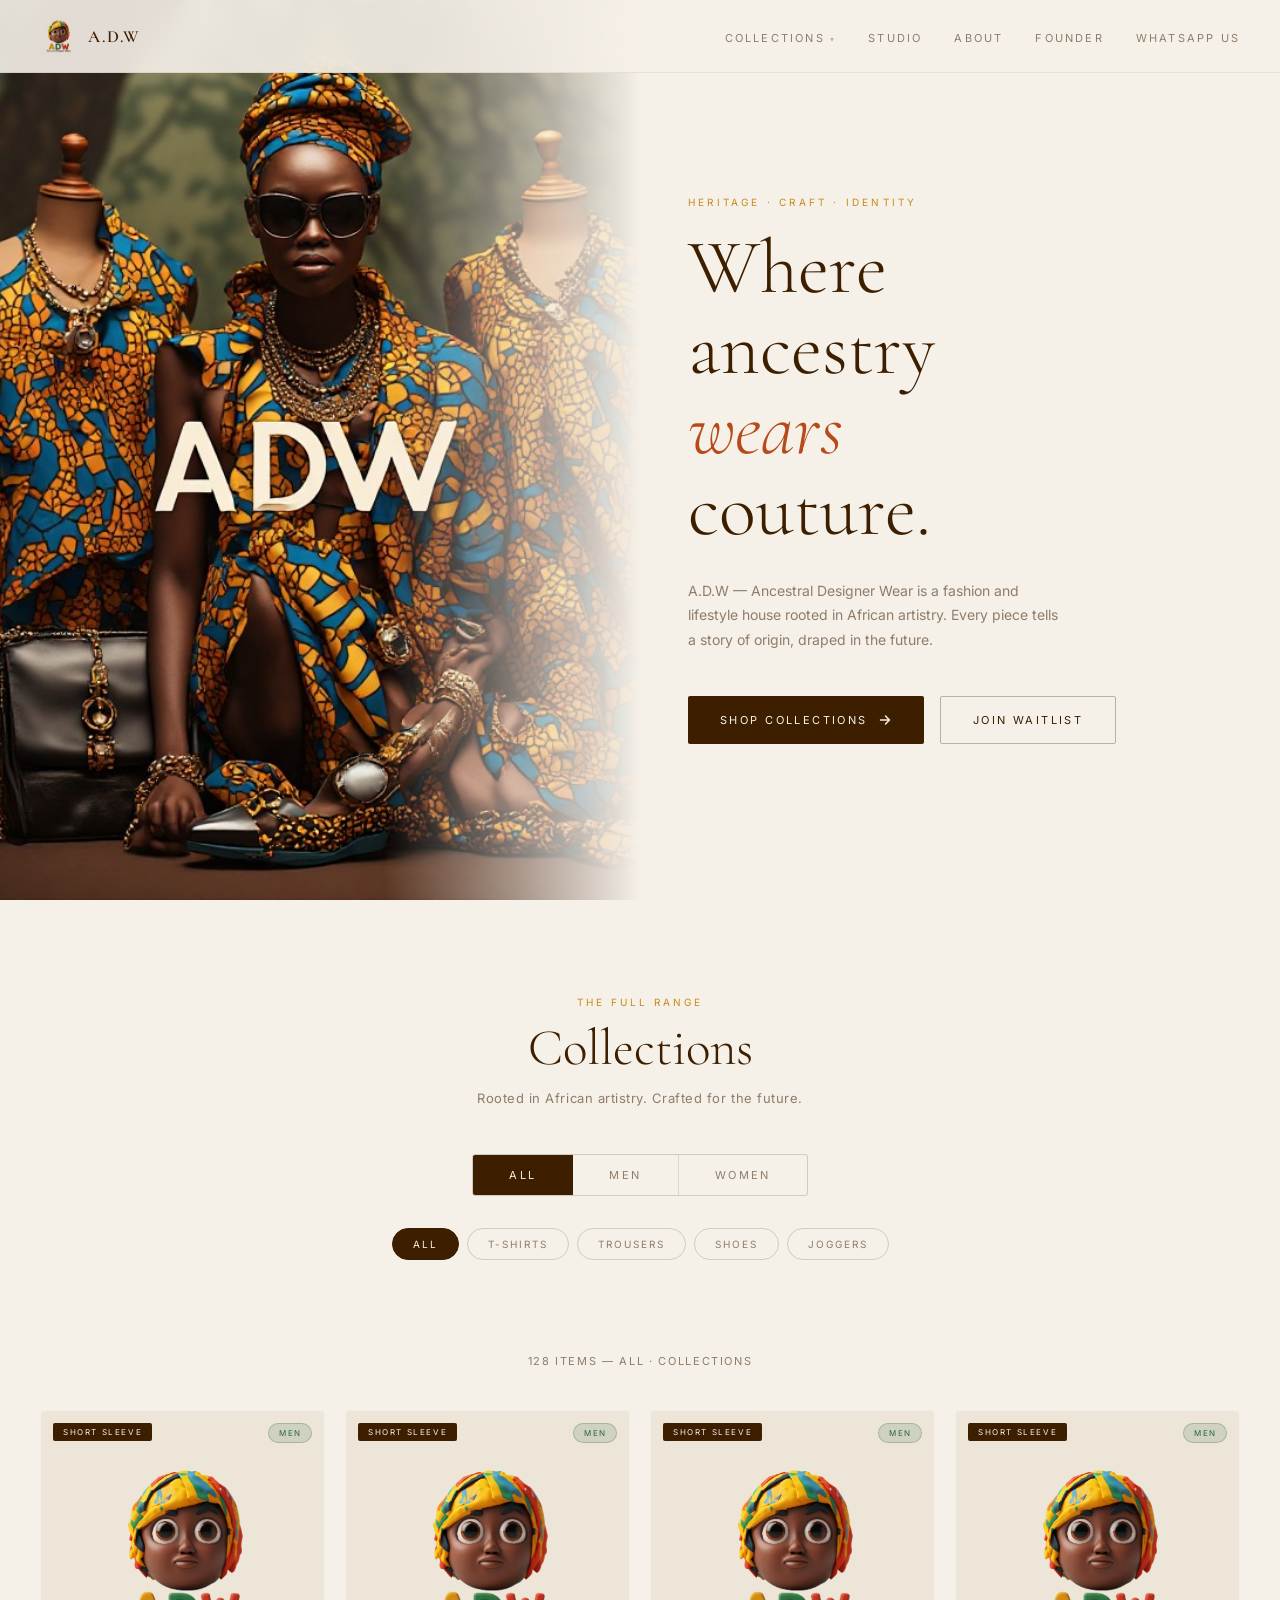
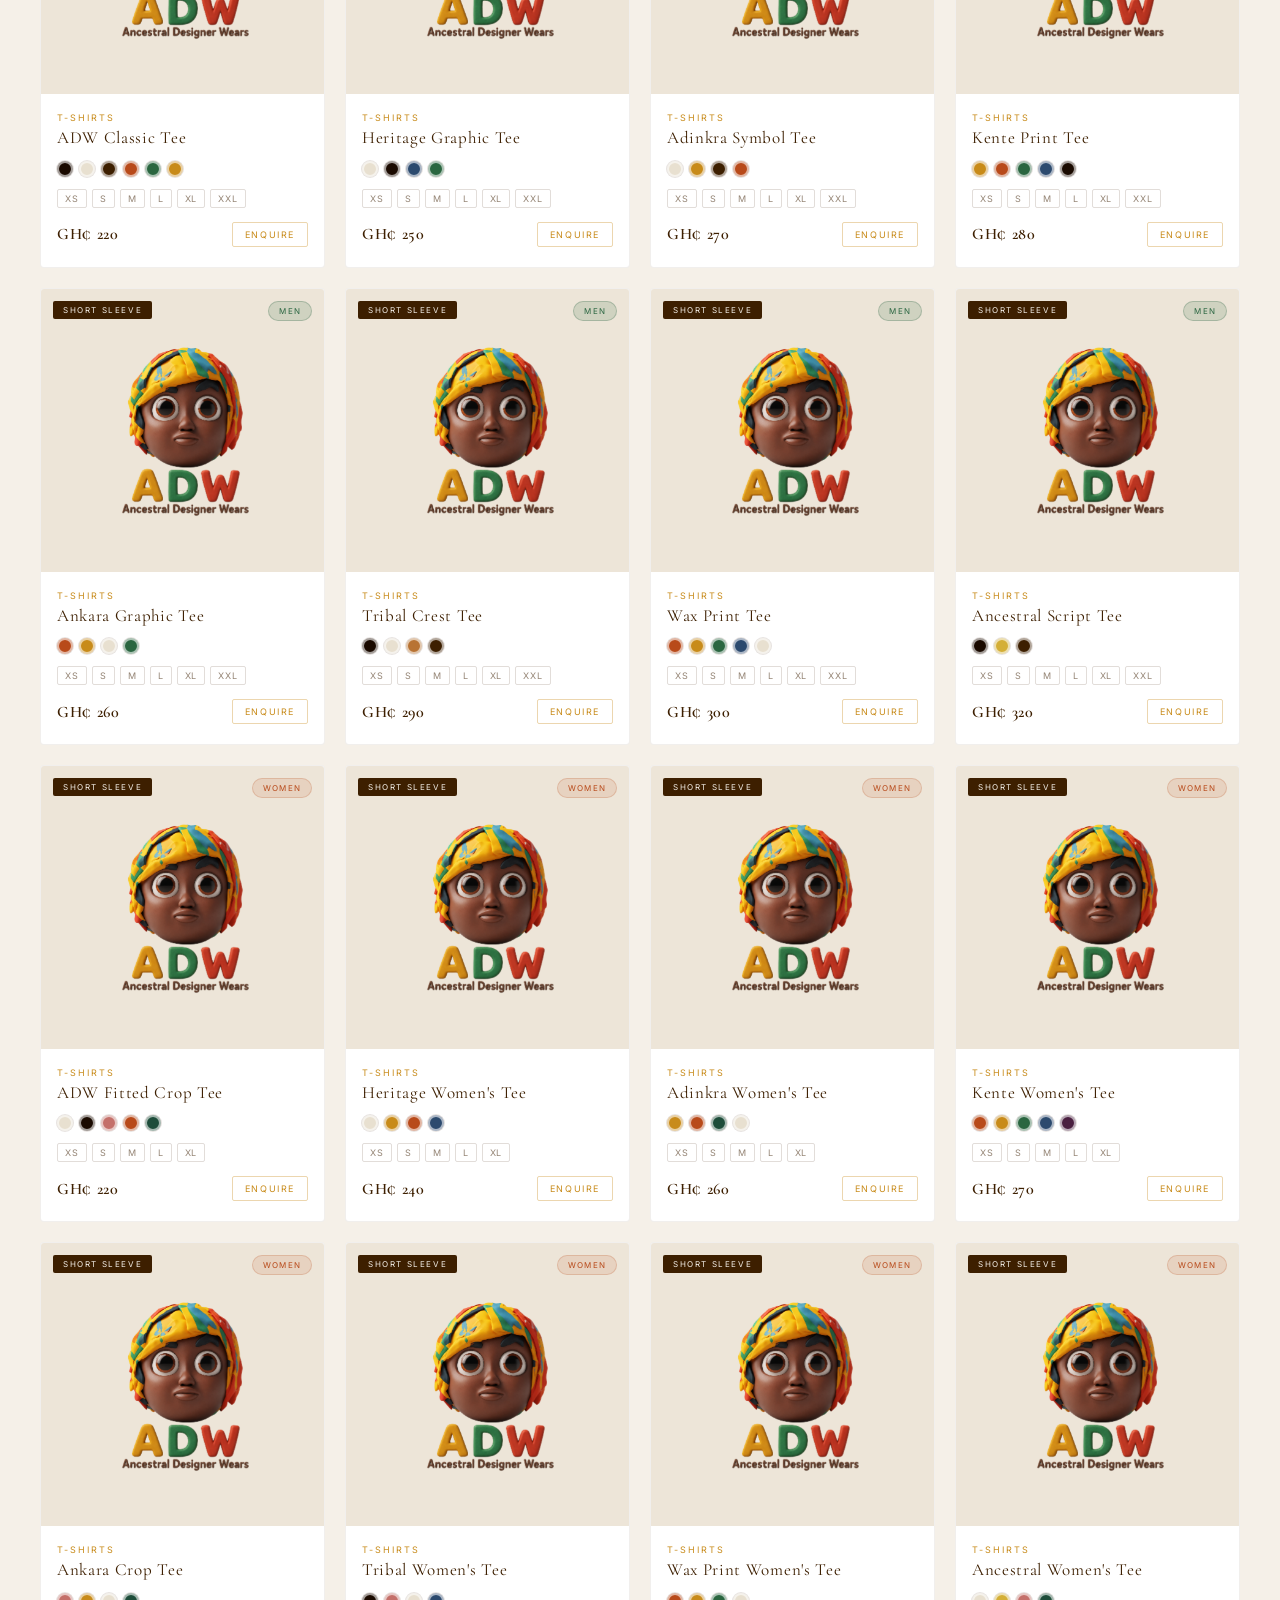
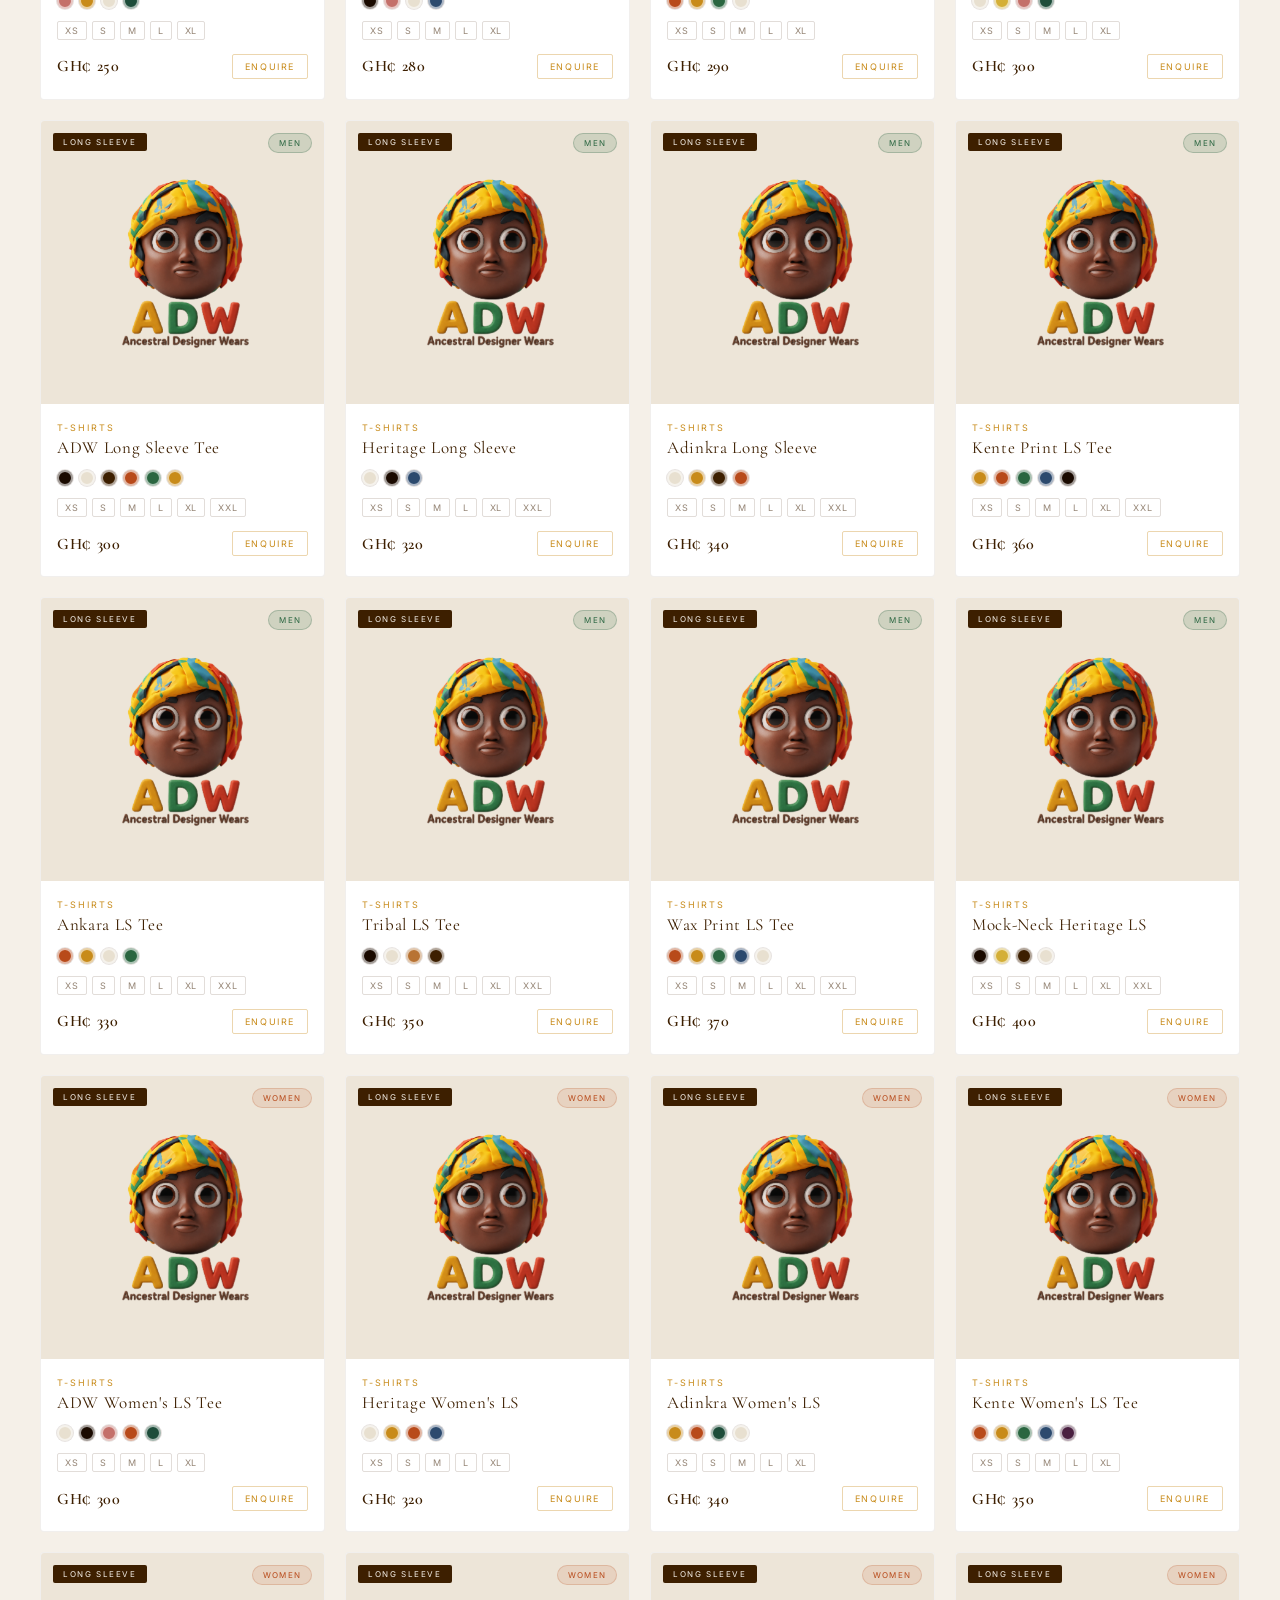
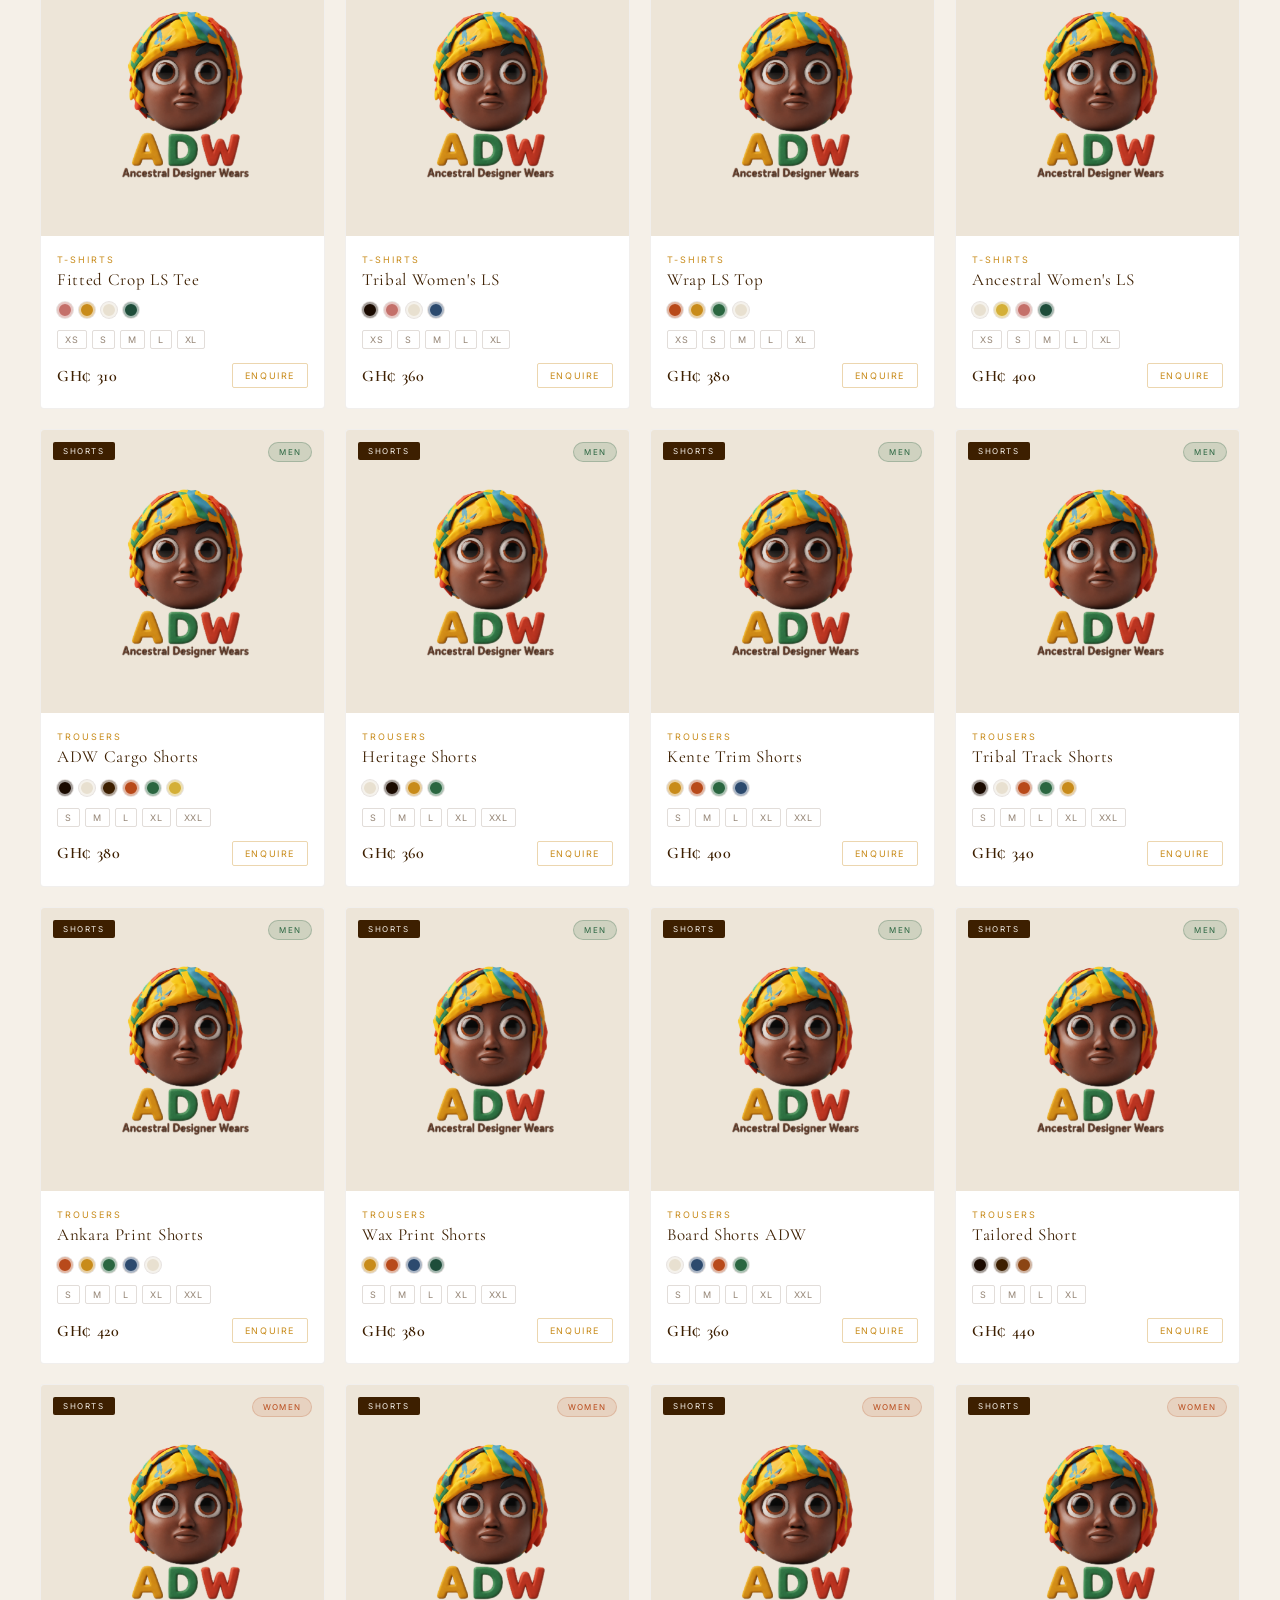
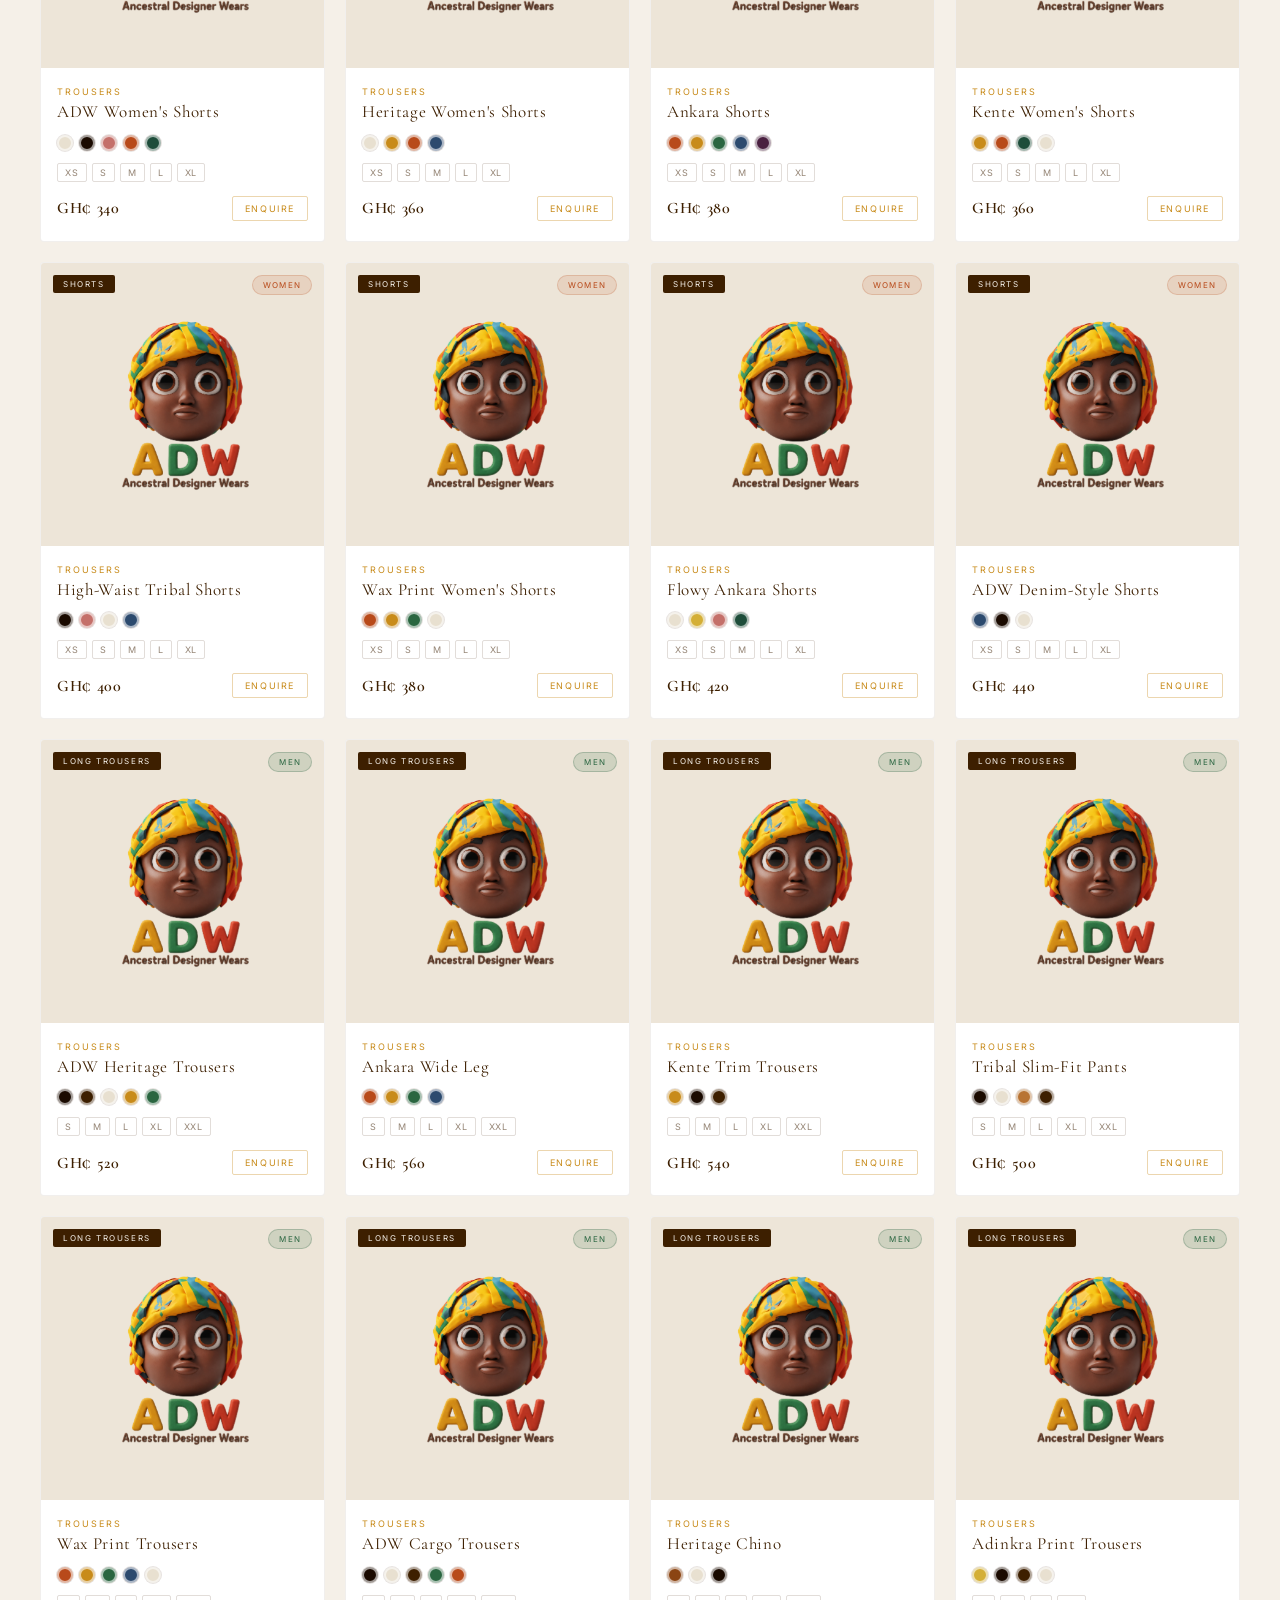
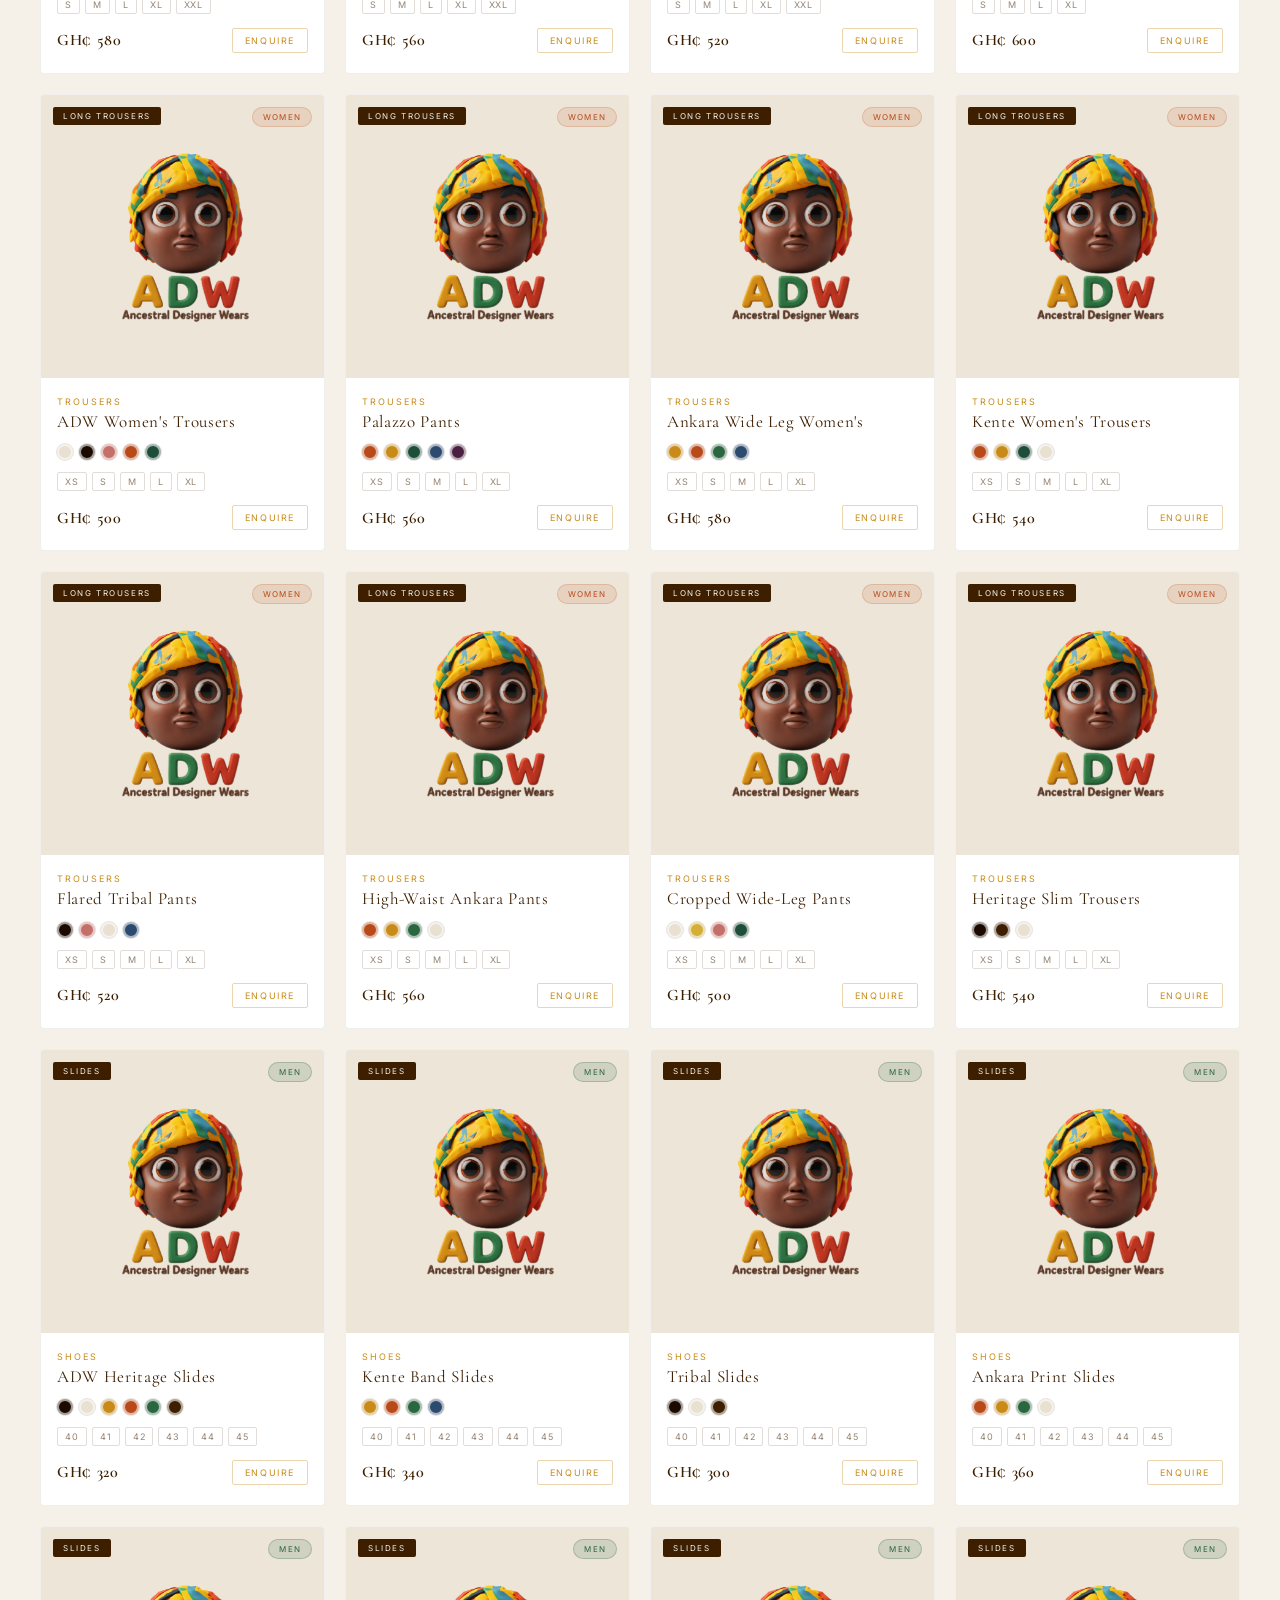
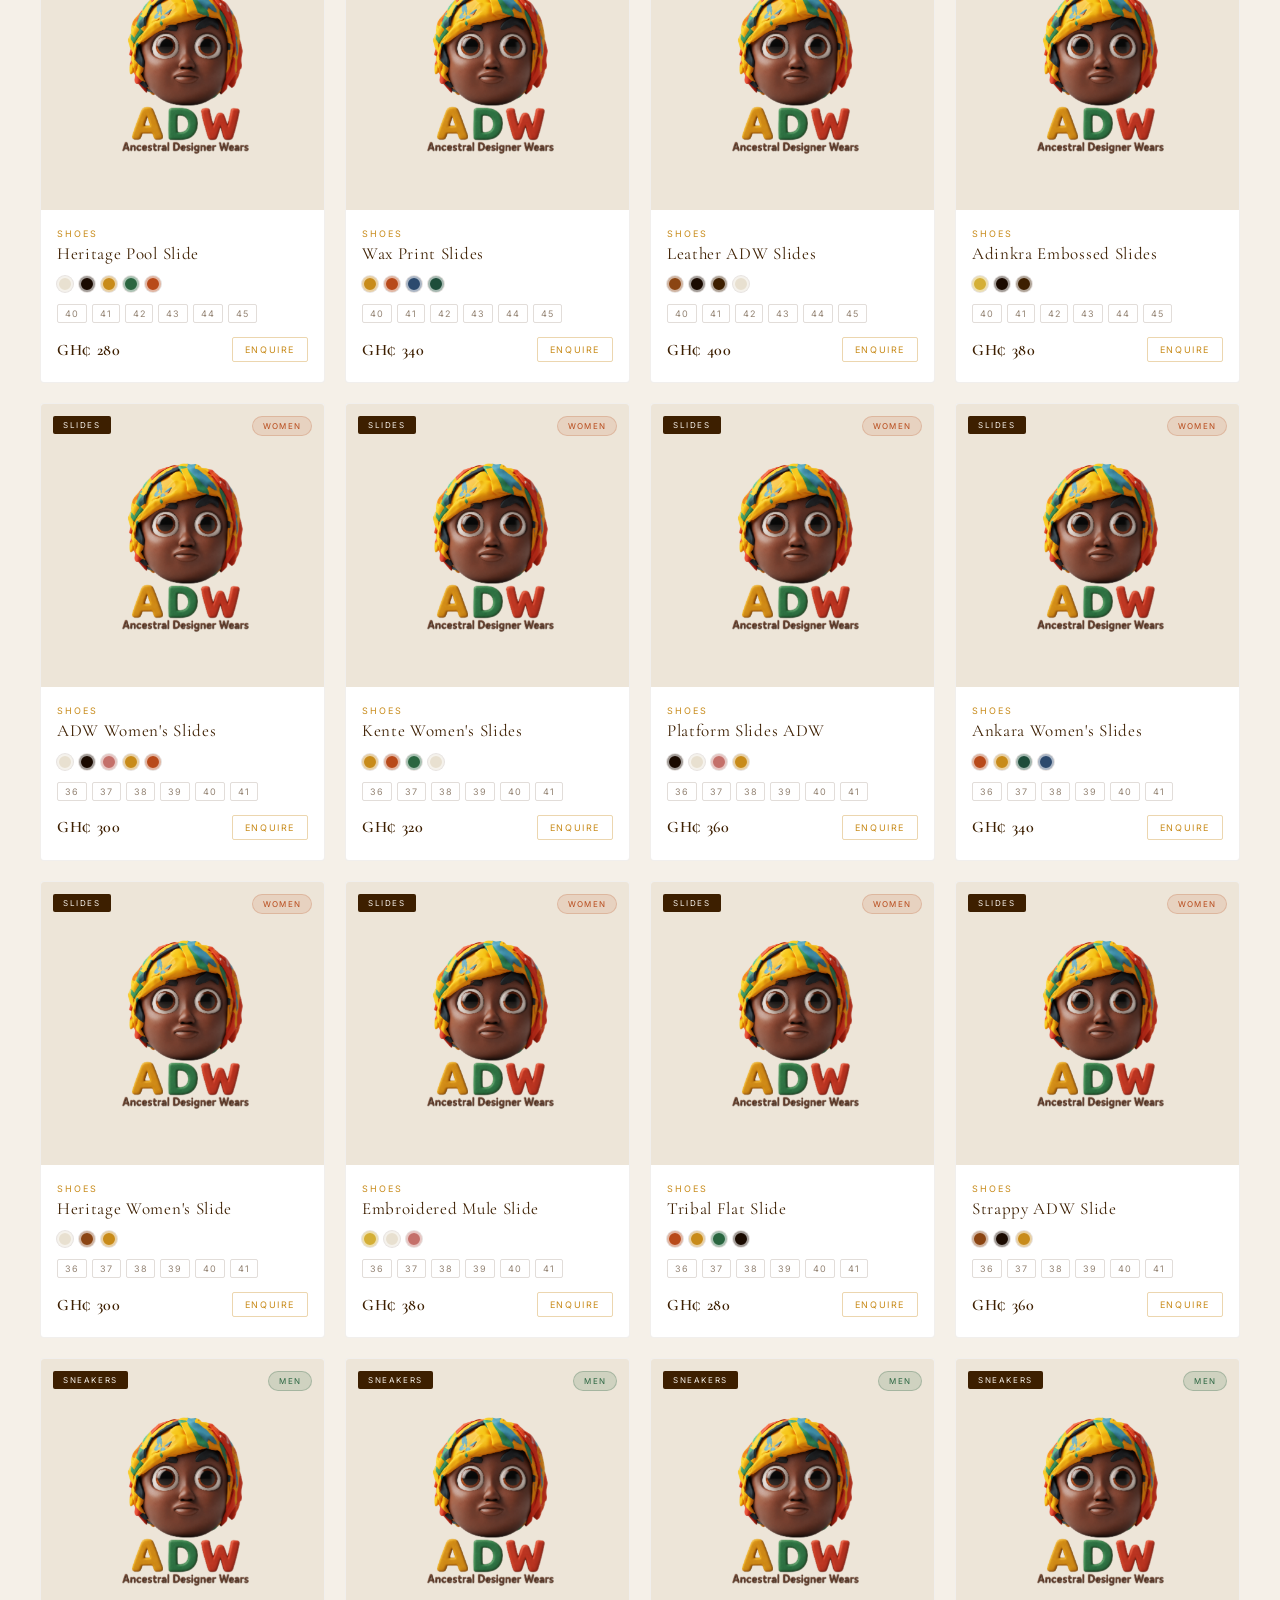
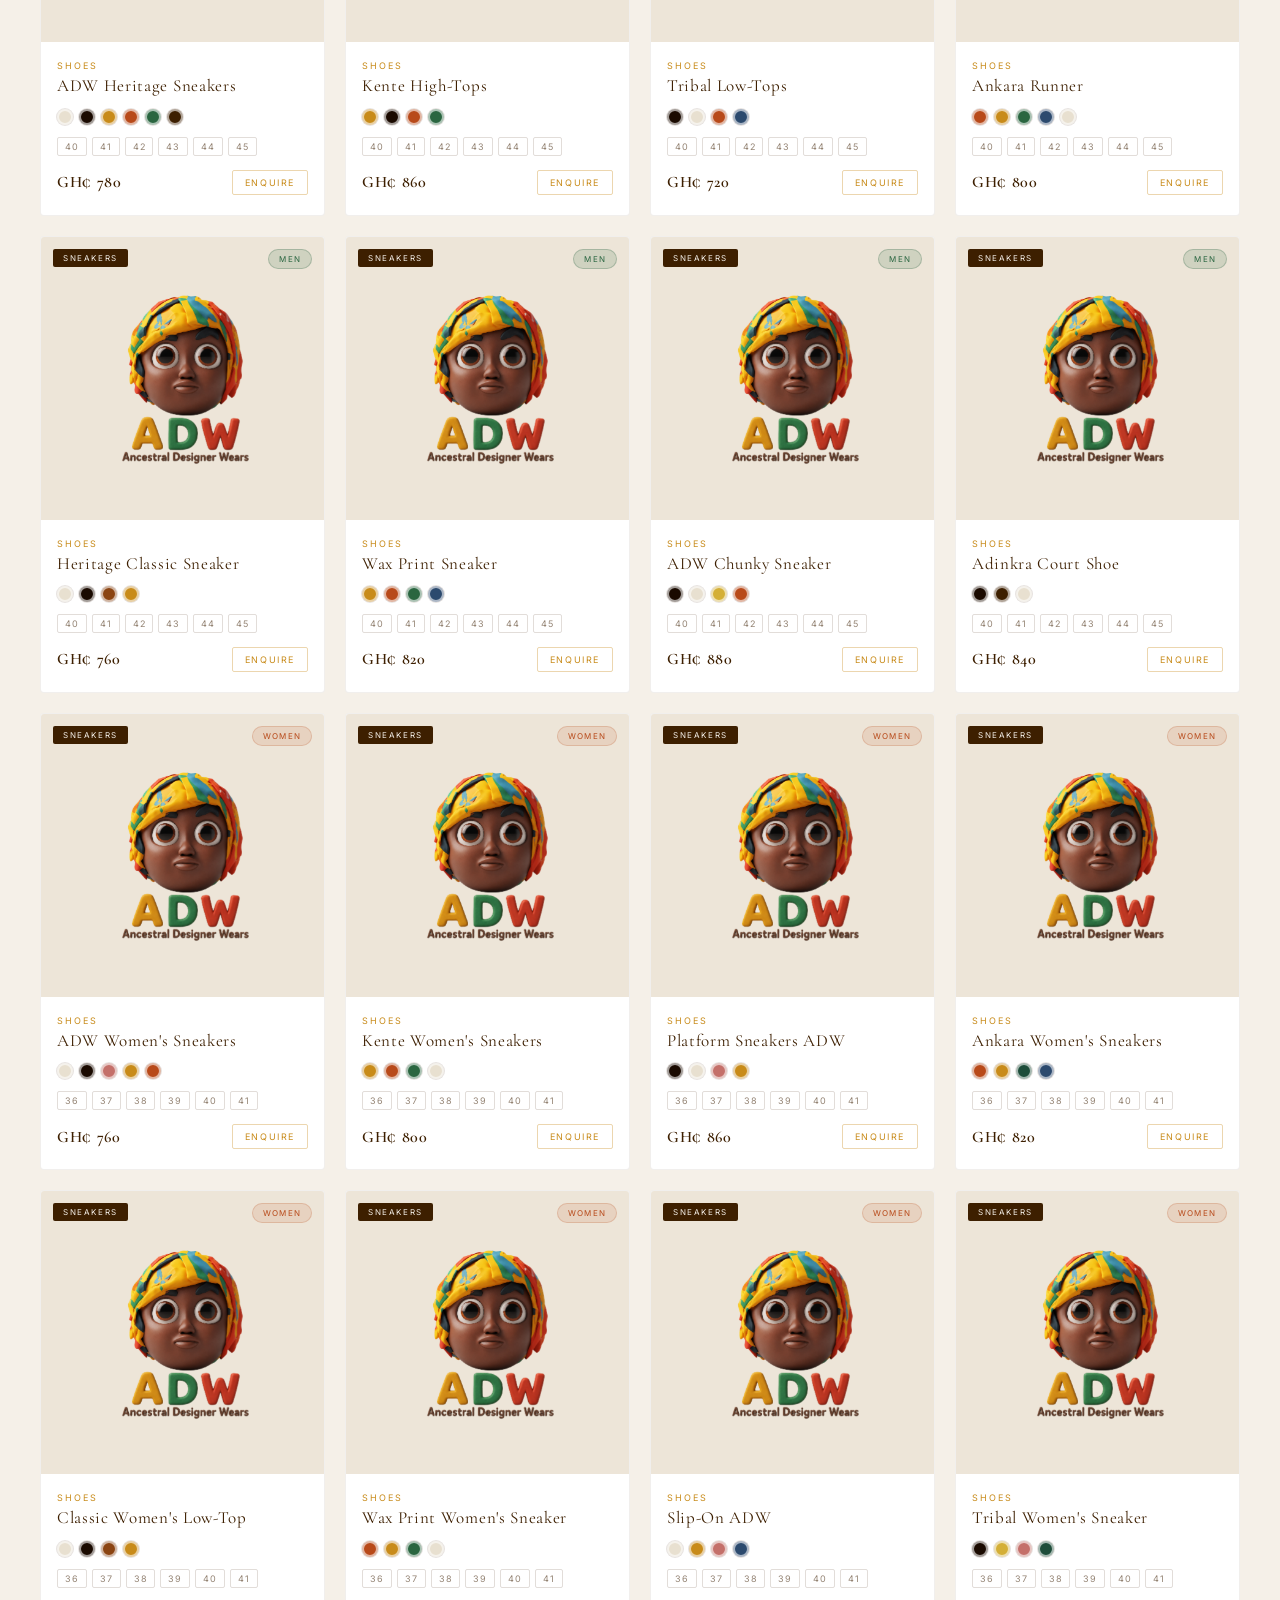
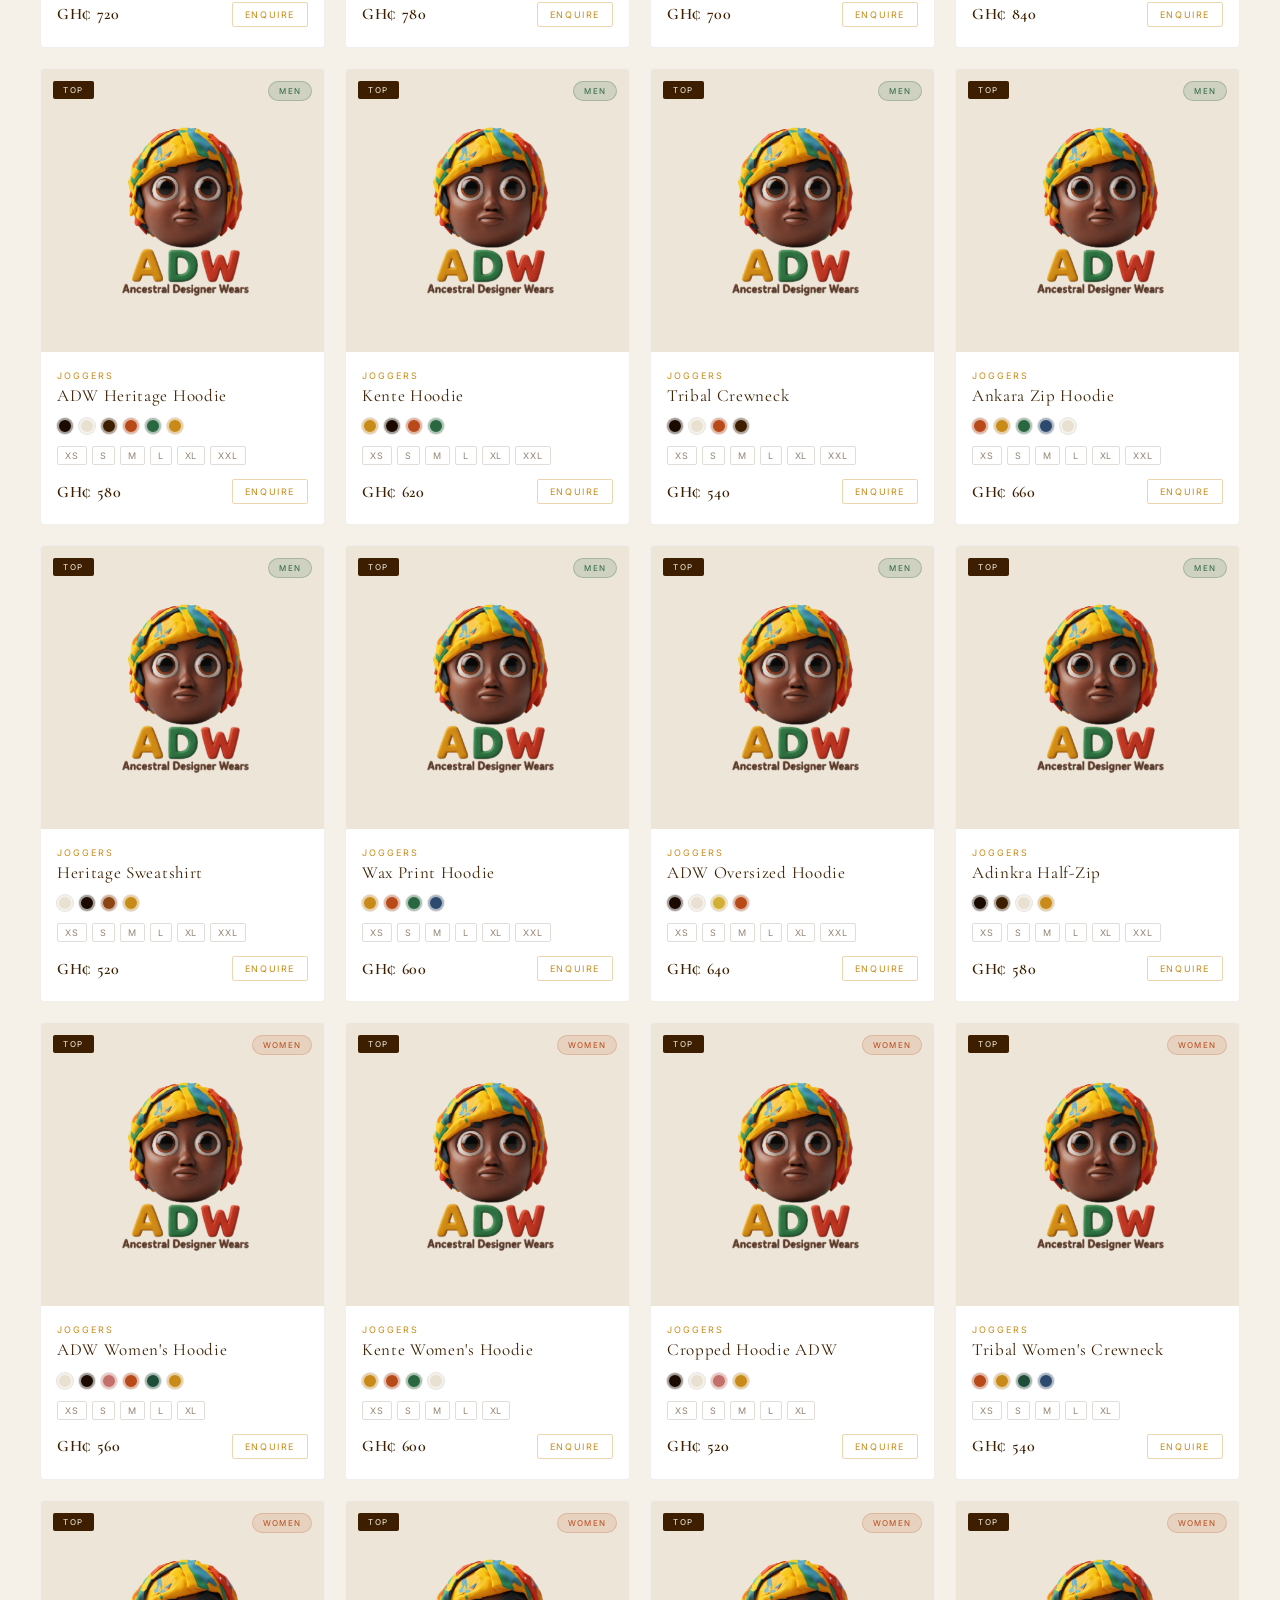
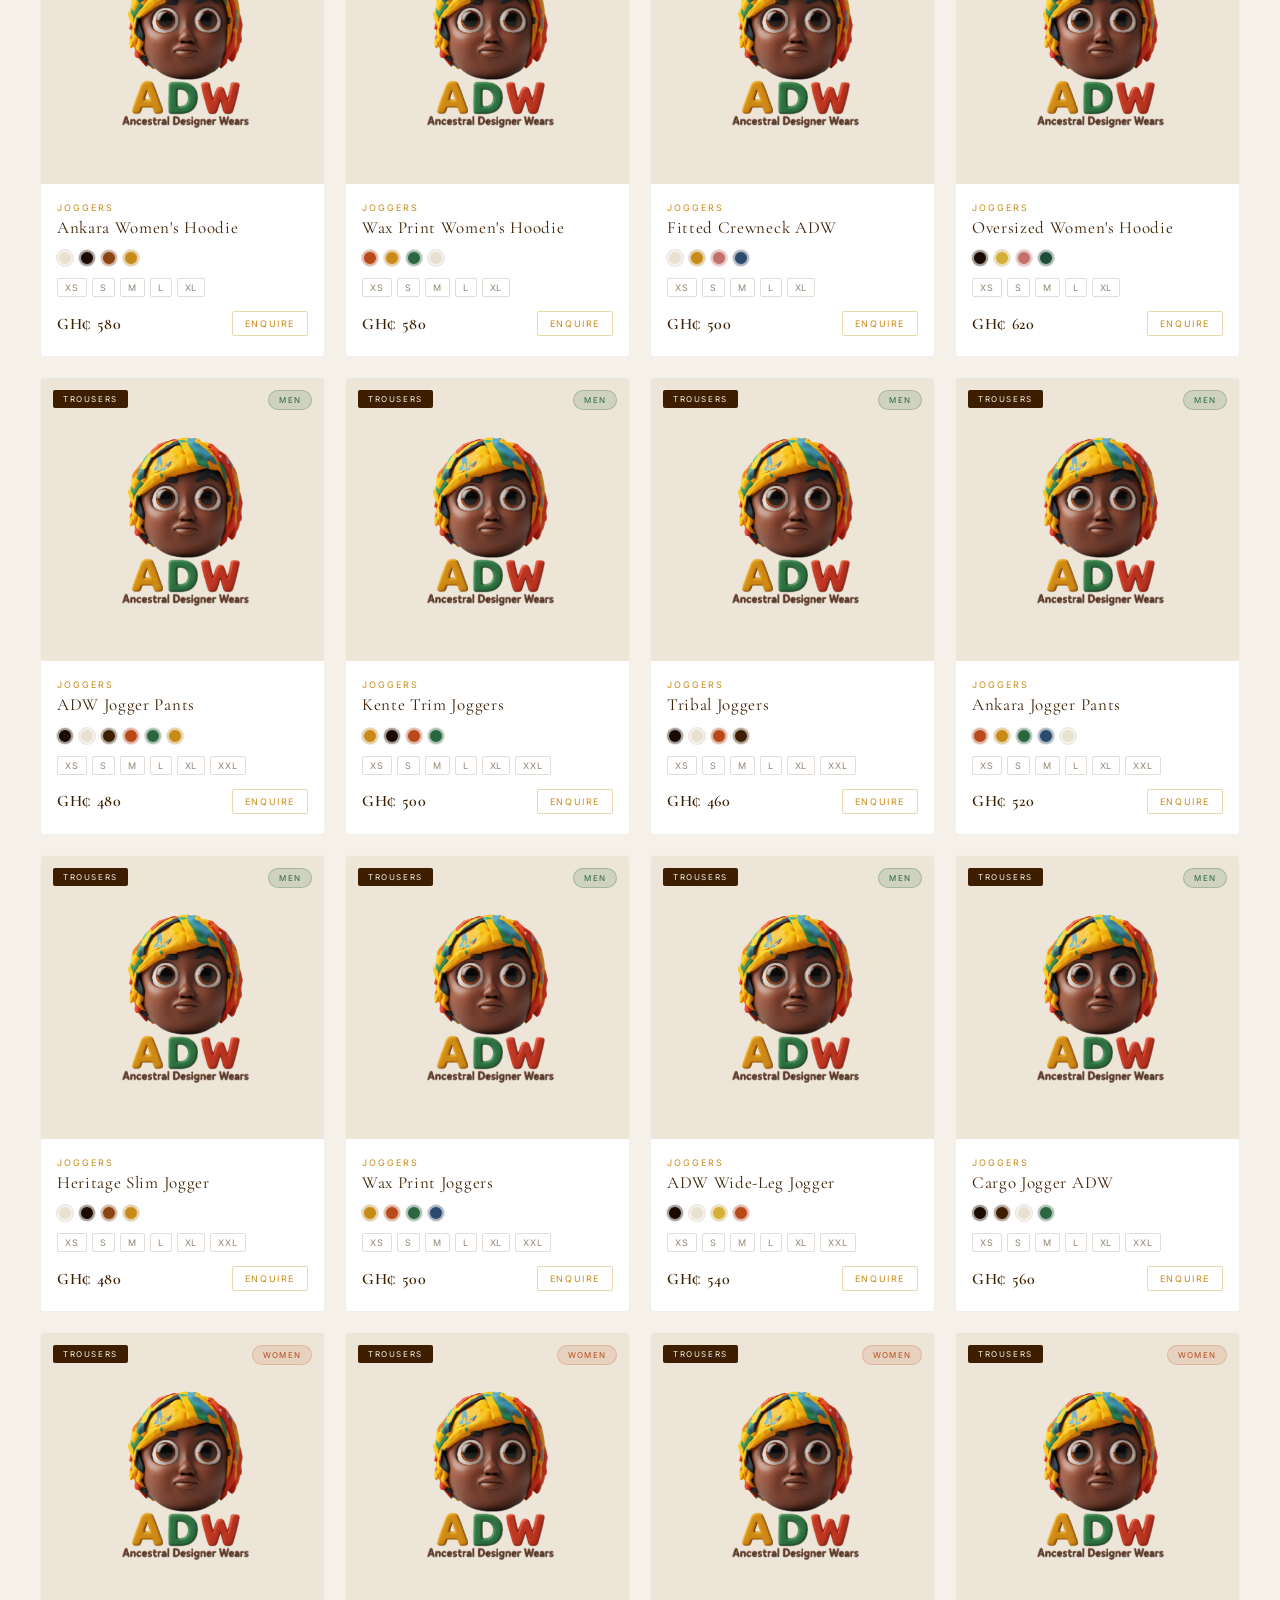
==== commit f423f6b3: "Restructure collections: 4 focused categories (T-Shirts/Trousers/Shoes/Joggers) with sub-tabs; deskt" ====
--- a/index.html
+++ b/index.html
@@ -177,6 +177,74 @@
       transition: color 0.2s;
     }
     .nav-links a:hover { color: var(--brown); }
+
+    /* ── Desktop Collections dropdown ───────────────────── */
+    .has-dropdown { position: relative; }
+    .has-dropdown > a::after {
+      content: ' ▾';
+      font-size: 8px;
+      vertical-align: middle;
+      opacity: 0.5;
+      margin-left: 1px;
+    }
+    .nav-dropdown {
+      position: absolute;
+      top: calc(100% + 18px);
+      left: 50%;
+      transform: translateX(-50%) translateY(-8px);
+      background: var(--cream);
+      border: 1px solid rgba(61,31,0,0.1);
+      border-radius: 4px;
+      padding: 20px 4px 18px;
+      box-shadow: 0 16px 48px rgba(26,10,0,0.14);
+      display: grid;
+      grid-template-columns: repeat(4, 1fr);
+      gap: 0;
+      min-width: 580px;
+      opacity: 0;
+      visibility: hidden;
+      transition: opacity 0.2s ease, transform 0.2s ease, visibility 0.2s;
+      z-index: 200;
+    }
+    .has-dropdown:hover .nav-dropdown,
+    .has-dropdown:focus-within .nav-dropdown {
+      opacity: 1;
+      visibility: visible;
+      transform: translateX(-50%) translateY(0);
+    }
+    .nav-dropdown-col {
+      padding: 0 18px;
+      border-right: 1px solid rgba(61,31,0,0.07);
+    }
+    .nav-dropdown-col:last-child { border-right: none; }
+    .nav-dropdown-heading {
+      display: block;
+      font-size: 8px;
+      letter-spacing: 0.28em;
+      text-transform: uppercase;
+      color: var(--gold);
+      margin-bottom: 10px;
+      padding-bottom: 8px;
+      border-bottom: 1px solid rgba(200,139,26,0.15);
+      white-space: nowrap;
+    }
+    .nav-dropdown a {
+      display: block;
+      font-size: 11px;
+      letter-spacing: 0.14em;
+      text-transform: uppercase;
+      color: var(--muted);
+      text-decoration: none;
+      padding: 8px 0;
+      transition: color 0.15s;
+      white-space: nowrap;
+    }
+    .nav-dropdown a:hover { color: var(--brown); }
+    @media (max-width: 600px) {
+      .nav-dropdown { display: none !important; }
+      .has-dropdown > a::after { display: none; }
+    }
+
     .nav-mobile-menu {
       display: none;
       background: none;
@@ -426,6 +494,37 @@
       border-color: var(--brown);
     }
 
+    /* Sub-category tabs */
+    .subcat-tabs {
+      display: flex;
+      justify-content: center;
+      flex-wrap: wrap;
+      gap: 6px;
+      margin-top: -36px;
+      margin-bottom: 44px;
+      min-height: 34px;
+    }
+    .subcat-btn {
+      font-family: var(--sans);
+      font-size: 10px;
+      letter-spacing: 0.18em;
+      text-transform: uppercase;
+      padding: 7px 18px;
+      border: 1px solid rgba(61,31,0,0.14);
+      border-radius: 2px;
+      background: transparent;
+      color: var(--muted);
+      cursor: pointer;
+      transition: background 0.2s, color 0.2s, border-color 0.2s;
+      white-space: nowrap;
+    }
+    .subcat-btn:hover { background: var(--warm); color: var(--brown); border-color: rgba(61,31,0,0.28); }
+    .subcat-btn.active {
+      background: var(--rust);
+      color: var(--cream);
+      border-color: var(--rust);
+    }
+
     /* Results count */
     .collection-meta {
       text-align: center;
@@ -1055,11 +1154,35 @@
       <span>A.D.W</span>
     </a>
     <ul class="nav-links" id="nav-links">
-      <li><a href="#collections" onclick="closeMobileMenu()">Collections</a></li>
-      <li><a href="#gallery"     onclick="closeMobileMenu()">Studio</a></li>
-      <li><a href="#about"       onclick="closeMobileMenu()">About</a></li>
-      <li><a href="#founder"     onclick="closeMobileMenu()">Founder</a></li>
-      <li><a href="#contact"     onclick="closeMobileMenu()">WhatsApp Us</a></li>
+      <li class="has-dropdown">
+        <a href="#collections" onclick="closeMobileMenu()">Collections</a>
+        <div class="nav-dropdown">
+          <div class="nav-dropdown-col">
+            <span class="nav-dropdown-heading">T-Shirts</span>
+            <a href="#collections" onclick="goToCollection('tshirt','short-sleeve');closeMobileMenu()">Short Sleeve</a>
+            <a href="#collections" onclick="goToCollection('tshirt','long-sleeve');closeMobileMenu()">Long Sleeve</a>
+          </div>
+          <div class="nav-dropdown-col">
+            <span class="nav-dropdown-heading">Trousers</span>
+            <a href="#collections" onclick="goToCollection('trousers','shorts');closeMobileMenu()">Shorts</a>
+            <a href="#collections" onclick="goToCollection('trousers','long-trousers');closeMobileMenu()">Long Trousers</a>
+          </div>
+          <div class="nav-dropdown-col">
+            <span class="nav-dropdown-heading">Shoes</span>
+            <a href="#collections" onclick="goToCollection('shoes','slides');closeMobileMenu()">Slides</a>
+            <a href="#collections" onclick="goToCollection('shoes','sneakers');closeMobileMenu()">Sneakers</a>
+          </div>
+          <div class="nav-dropdown-col">
+            <span class="nav-dropdown-heading">Joggers</span>
+            <a href="#collections" onclick="goToCollection('joggers','top');closeMobileMenu()">Top</a>
+            <a href="#collections" onclick="goToCollection('joggers','bottoms');closeMobileMenu()">Trousers</a>
+          </div>
+        </div>
+      </li>
+      <li><a href="#gallery"   onclick="closeMobileMenu()">Studio</a></li>
+      <li><a href="#about"     onclick="closeMobileMenu()">About</a></li>
+      <li><a href="#founder"   onclick="closeMobileMenu()">Founder</a></li>
+      <li><a href="#contact"   onclick="closeMobileMenu()">WhatsApp Us</a></li>
     </ul>
     <button class="nav-mobile-menu" id="nav-hamburger" aria-label="Open menu" aria-expanded="false" onclick="toggleMobileMenu()">
       <span></span><span></span><span></span>
@@ -1113,16 +1236,15 @@
 
     <!-- Category tabs -->
     <div class="category-tabs reveal" role="group" aria-label="Filter by category">
-      <button class="cat-btn active" data-cat="all"         onclick="setCat(this,'all')">All</button>
-      <button class="cat-btn" data-cat="clothes"     onclick="setCat(this,'clothes')">Clothes</button>
-      <button class="cat-btn" data-cat="shoes"       onclick="setCat(this,'shoes')">Shoes</button>
-      <button class="cat-btn" data-cat="watches"     onclick="setCat(this,'watches')">Watches</button>
-      <button class="cat-btn" data-cat="bags"        onclick="setCat(this,'bags')">Bags</button>
-      <button class="cat-btn" data-cat="accessories" onclick="setCat(this,'accessories')">Accessories</button>
-      <button class="cat-btn" data-cat="jewelry"     onclick="setCat(this,'jewelry')">Jewelry</button>
-      <button class="cat-btn" data-cat="perfume"     onclick="setCat(this,'perfume')">Perfume</button>
-      <button class="cat-btn" data-cat="headwear"    onclick="setCat(this,'headwear')">Headwear</button>
+      <button class="cat-btn active" data-cat="all"      onclick="setCat(this,'all')">All</button>
+      <button class="cat-btn" data-cat="tshirt"   onclick="setCat(this,'tshirt')">T-Shirts</button>
+      <button class="cat-btn" data-cat="trousers" onclick="setCat(this,'trousers')">Trousers</button>
+      <button class="cat-btn" data-cat="shoes"    onclick="setCat(this,'shoes')">Shoes</button>
+      <button class="cat-btn" data-cat="joggers"  onclick="setCat(this,'joggers')">Joggers</button>
     </div>
+
+    <!-- Sub-category tabs (JS-rendered) -->
+    <div class="subcat-tabs reveal" id="subcat-tabs" role="group" aria-label="Filter by sub-category"></div>
 
     <p class="collection-meta" id="collection-count"></p>
 
@@ -1256,14 +1378,22 @@
             <label class="cf-label" for="cf-interest">I'm interested in</label>
             <select id="cf-interest" class="cf-select" required>
               <option value="" disabled selected>Select a category…</option>
-              <option>Clothes</option>
-              <option>Shoes</option>
-              <option>Watches</option>
-              <option>Bags</option>
-              <option>Accessories</option>
-              <option>Jewelry</option>
-              <option>Perfume</option>
-              <option>Headwear</option>
+              <optgroup label="T-Shirts">
+                <option>T-Shirts — Short Sleeve</option>
+                <option>T-Shirts — Long Sleeve</option>
+              </optgroup>
+              <optgroup label="Trousers">
+                <option>Trousers — Shorts</option>
+                <option>Trousers — Long</option>
+              </optgroup>
+              <optgroup label="Shoes">
+                <option>Shoes — Slides</option>
+                <option>Shoes — Sneakers</option>
+              </optgroup>
+              <optgroup label="Joggers">
+                <option>Joggers — Top</option>
+                <option>Joggers — Bottoms</option>
+              </optgroup>
               <option>Full Collection — Notify me of everything</option>
             </select>
           </div>
@@ -1314,176 +1444,180 @@
 
   <script>
     // ─────────────────────────────────────────────────────────
-    // Product catalogue
+    // Product catalogue  (4 focused categories · 128 items)
     // ─────────────────────────────────────────────────────────
     var C = {
-      INK:     '#1a0a00',
-      BROWN:   '#3d1f00',
-      GOLD:    '#c88b1a',
-      RUST:    '#b84a1a',
-      GREEN:   '#2a6640',
-      SADDLE:  '#8b4513',
-      BGOLD:   '#d4af37',
-      CREAM:   '#e8e0d0',
-      BLUE:    '#2c4a6e',
-      TERRA:   '#c1604a',
-      PURPLE:  '#4a2040',
-      EMERALD: '#1e4d3a',
-      ROSE:    '#c4706a',
-      COPPER:  '#b87333',
+      INK:'#1a0a00', BROWN:'#3d1f00', GOLD:'#c88b1a', RUST:'#b84a1a',
+      GREEN:'#2a6640', SADDLE:'#8b4513', BGOLD:'#d4af37', CREAM:'#e8e0d0',
+      BLUE:'#2c4a6e', TERRA:'#c1604a', PURPLE:'#4a2040', EMERALD:'#1e4d3a',
+      ROSE:'#c4706a', COPPER:'#b87333',
     };
 
     var PRODUCTS = [
-      // ── CLOTHES ─ Men (8) ──────────────────────────────────
-      { id:1,  name:'Heritage Hoodie',         cat:'clothes',     gender:'men',    price:'GH₵ 580',  colors:[C.INK, C.BROWN, C.GOLD, C.GREEN, C.RUST],              sizes:['XS','S','M','L','XL','XXL'] },
-      { id:2,  name:'Kente Bomber Jacket',     cat:'clothes',     gender:'men',    price:'GH₵ 920',  colors:[C.INK, C.GOLD, C.GREEN],                               sizes:['S','M','L','XL','XXL'] },
-      { id:3,  name:'Adinkra Trench Coat',     cat:'clothes',     gender:'men',    price:'GH₵ 1,450',colors:[C.SADDLE, C.INK, C.BROWN],                             sizes:['S','M','L','XL'] },
-      { id:4,  name:'Tribal Print Tee',        cat:'clothes',     gender:'men',    price:'GH₵ 280',  colors:[C.CREAM, C.INK, C.RUST, C.GREEN, C.GOLD, C.BLUE],      sizes:['XS','S','M','L','XL','XXL'] },
-      { id:5,  name:'Ankara Joggers',          cat:'clothes',     gender:'men',    price:'GH₵ 460',  colors:[C.INK, C.BROWN, C.TERRA, C.GREEN],                     sizes:['XS','S','M','L','XL','XXL'] },
-      { id:6,  name:'Wax Print Shorts',        cat:'clothes',     gender:'men',    price:'GH₵ 320',  colors:[C.GOLD, C.RUST, C.GREEN, C.BLUE],                      sizes:['S','M','L','XL','XXL'] },
-      { id:7,  name:'Dashiki Shirt',           cat:'clothes',     gender:'men',    price:'GH₵ 540',  colors:[C.GOLD, C.RUST, C.GREEN, C.CREAM],                     sizes:['S','M','L','XL','XXL'] },
-      { id:8,  name:'Royal Kufi Coat',         cat:'clothes',     gender:'men',    price:'GH₵ 1,850',colors:[C.INK, C.BROWN, C.PURPLE],                             sizes:['S','M','L','XL'] },
-      // ── CLOTHES ─ Women (8) ────────────────────────────────
-      { id:9,  name:'Ankara Maxi Dress',       cat:'clothes',     gender:'women',  price:'GH₵ 680',  colors:[C.RUST, C.GOLD, C.EMERALD, C.BLUE, C.PURPLE],          sizes:['XS','S','M','L','XL'] },
-      { id:10, name:'Kente Wrap Blouse',       cat:'clothes',     gender:'women',  price:'GH₵ 420',  colors:[C.GOLD, C.RUST, C.GREEN, C.CREAM],                     sizes:['XS','S','M','L','XL'] },
-      { id:11, name:'Heritage Midi Skirt',     cat:'clothes',     gender:'women',  price:'GH₵ 480',  colors:[C.BROWN, C.RUST, C.GOLD, C.EMERALD],                   sizes:['XS','S','M','L','XL'] },
-      { id:12, name:'Adinkra Bodysuit',        cat:'clothes',     gender:'women',  price:'GH₵ 360',  colors:[C.INK, C.BROWN, C.ROSE],                               sizes:['XS','S','M','L','XL'] },
-      { id:13, name:'Tribal Print Blazer',     cat:'clothes',     gender:'women',  price:'GH₵ 860',  colors:[C.INK, C.BROWN, C.CREAM],                              sizes:['XS','S','M','L'] },
-      { id:14, name:'Wax Print Jumpsuit',      cat:'clothes',     gender:'women',  price:'GH₵ 720',  colors:[C.RUST, C.EMERALD, C.GOLD, C.BLUE],                    sizes:['XS','S','M','L','XL'] },
-      { id:15, name:'Silk Kente Slip Dress',   cat:'clothes',     gender:'women',  price:'GH₵ 980',  colors:[C.GOLD, C.RUST, C.CREAM],                              sizes:['XS','S','M','L'] },
-      { id:16, name:'Ankara Crop Top',         cat:'clothes',     gender:'women',  price:'GH₵ 260',  colors:[C.RUST, C.GOLD, C.GREEN, C.BLUE, C.PURPLE],            sizes:['XS','S','M','L','XL'] },
-      // ── SHOES ─ Men (8) ────────────────────────────────────
-      { id:17, name:'ADW Heritage Sneakers',   cat:'shoes',       gender:'men',    price:'GH₵ 780',  colors:[C.CREAM, C.INK, C.GOLD, C.RUST, C.GREEN],              sizes:['40','41','42','43','44','45'] },
-      { id:18, name:'Kente High-Tops',         cat:'shoes',       gender:'men',    price:'GH₵ 860',  colors:[C.GOLD, C.INK, C.RUST],                                sizes:['40','41','42','43','44','45'] },
-      { id:19, name:'Tribal Loafers',          cat:'shoes',       gender:'men',    price:'GH₵ 650',  colors:[C.BROWN, C.INK, C.SADDLE],                             sizes:['40','41','42','43','44','45'] },
-      { id:20, name:'Ankara Chelsea Boots',    cat:'shoes',       gender:'men',    price:'GH₵ 920',  colors:[C.INK, C.BROWN, C.SADDLE],                             sizes:['40','41','42','43','44','45'] },
-      { id:21, name:'Heritage Derby',          cat:'shoes',       gender:'men',    price:'GH₵ 880',  colors:[C.INK, C.BROWN, C.COPPER],                             sizes:['40','41','42','43','44','45'] },
-      { id:22, name:'Wax Print Slides',        cat:'shoes',       gender:'men',    price:'GH₵ 320',  colors:[C.GOLD, C.RUST, C.GREEN, C.BLUE],                      sizes:['40','41','42','43','44','45'] },
-      { id:23, name:'Desert Boot',             cat:'shoes',       gender:'men',    price:'GH₵ 750',  colors:[C.SADDLE, C.CREAM, C.INK],                             sizes:['40','41','42','43','44','45'] },
-      { id:24, name:'Royal Moccasin',          cat:'shoes',       gender:'men',    price:'GH₵ 820',  colors:[C.BROWN, C.COPPER, C.SADDLE],                          sizes:['40','41','42','43','44','45'] },
-      // ── SHOES ─ Women (8) ──────────────────────────────────
-      { id:25, name:'ADW Platform Sneakers',   cat:'shoes',       gender:'women',  price:'GH₵ 820',  colors:[C.CREAM, C.INK, C.GOLD, C.ROSE],                       sizes:['36','37','38','39','40','41'] },
-      { id:26, name:'Kente Heeled Mules',      cat:'shoes',       gender:'women',  price:'GH₵ 680',  colors:[C.GOLD, C.RUST, C.CREAM],                              sizes:['36','37','38','39','40','41'] },
-      { id:27, name:'Heritage Sandals',        cat:'shoes',       gender:'women',  price:'GH₵ 440',  colors:[C.SADDLE, C.GOLD, C.TERRA],                            sizes:['36','37','38','39','40','41'] },
-      { id:28, name:'Tribal Pumps',            cat:'shoes',       gender:'women',  price:'GH₵ 750',  colors:[C.INK, C.RUST, C.EMERALD],                             sizes:['36','37','38','39','40','41'] },
-      { id:29, name:'Ankara Ankle Boot',       cat:'shoes',       gender:'women',  price:'GH₵ 880',  colors:[C.INK, C.BROWN, C.COPPER],                             sizes:['36','37','38','39','40','41'] },
-      { id:30, name:'Wax Print Ballet Flat',   cat:'shoes',       gender:'women',  price:'GH₵ 380',  colors:[C.RUST, C.GOLD, C.GREEN, C.BLUE],                      sizes:['36','37','38','39','40','41'] },
-      { id:31, name:'Embroidered Slipper',     cat:'shoes',       gender:'women',  price:'GH₵ 350',  colors:[C.GOLD, C.CREAM, C.ROSE],                              sizes:['36','37','38','39','40','41'] },
-      { id:32, name:'Strappy Heritage Heel',   cat:'shoes',       gender:'women',  price:'GH₵ 820',  colors:[C.SADDLE, C.GOLD, C.INK],                              sizes:['36','37','38','39','40','41'] },
-      // ── WATCHES ─ Men (8) ──────────────────────────────────
-      { id:33, name:'Heritage Gold Dial',      cat:'watches',     gender:'men',    price:'GH₵ 2,400',colors:[C.GOLD, C.CREAM, C.BROWN],                             sizes:['38mm','40mm','42mm','44mm'] },
-      { id:34, name:'Onyx Midnight',           cat:'watches',     gender:'men',    price:'GH₵ 2,200',colors:[C.INK, C.GOLD],                                        sizes:['40mm','42mm','44mm'] },
-      { id:35, name:'Kente Dial Watch',        cat:'watches',     gender:'men',    price:'GH₵ 2,800',colors:[C.GOLD, C.RUST, C.GREEN],                              sizes:['40mm','42mm','44mm'] },
-      { id:36, name:'Bronze Edition',          cat:'watches',     gender:'men',    price:'GH₵ 2,600',colors:[C.COPPER, C.BROWN, C.CREAM],                           sizes:['38mm','40mm','42mm','44mm'] },
-      { id:37, name:'Tribal Motif Watch',      cat:'watches',     gender:'men',    price:'GH₵ 3,200',colors:[C.INK, C.COPPER, C.GOLD],                              sizes:['40mm','42mm','44mm'] },
-      { id:38, name:'Savanna Sport',           cat:'watches',     gender:'men',    price:'GH₵ 1,800',colors:[C.CREAM, C.INK, C.RUST, C.GREEN],                      sizes:['42mm','44mm'] },
-      { id:39, name:'Ivory Classic',           cat:'watches',     gender:'men',    price:'GH₵ 2,100',colors:[C.CREAM, C.SADDLE, C.GOLD],                            sizes:['38mm','40mm','42mm'] },
-      { id:40, name:'Black Steel Heritage',    cat:'watches',     gender:'men',    price:'GH₵ 2,900',colors:[C.INK, C.BGOLD],                                       sizes:['40mm','42mm','44mm'] },
-      // ── WATCHES ─ Women (8) ────────────────────────────────
-      { id:41, name:'Rose Gold Kente',         cat:'watches',     gender:'women',  price:'GH₵ 2,400',colors:[C.ROSE, C.GOLD, C.CREAM],                              sizes:['34mm','36mm','38mm'] },
-      { id:42, name:'Pearl Ivory Dial',        cat:'watches',     gender:'women',  price:'GH₵ 2,200',colors:[C.CREAM, C.GOLD, C.SADDLE],                            sizes:['34mm','36mm','38mm'] },
-      { id:43, name:'Ankara Print Strap',      cat:'watches',     gender:'women',  price:'GH₵ 2,600',colors:[C.RUST, C.GOLD, C.EMERALD],                            sizes:['34mm','36mm','38mm'] },
-      { id:44, name:'Gold Bezel Classic',      cat:'watches',     gender:'women',  price:'GH₵ 2,800',colors:[C.BGOLD, C.CREAM, C.INK],                              sizes:['34mm','36mm','38mm'] },
-      { id:45, name:'Copper Heritage',         cat:'watches',     gender:'women',  price:'GH₵ 2,100',colors:[C.COPPER, C.CREAM, C.BROWN],                           sizes:['34mm','36mm','38mm'] },
-      { id:46, name:'Floral Kente Watch',      cat:'watches',     gender:'women',  price:'GH₵ 2,300',colors:[C.GOLD, C.RUST, C.GREEN, C.CREAM],                     sizes:['34mm','36mm','38mm'] },
-      { id:47, name:'Slim Tribal',             cat:'watches',     gender:'women',  price:'GH₵ 1,950',colors:[C.INK, C.GOLD, C.ROSE],                                sizes:['28mm','30mm','34mm'] },
-      { id:48, name:'Crystal Adinkra',         cat:'watches',     gender:'women',  price:'GH₵ 2,750',colors:[C.CREAM, C.BGOLD, C.ROSE],                             sizes:['34mm','36mm','38mm'] },
-      // ── BAGS ─ Men (8) ─────────────────────────────────────
-      { id:49, name:'Streetwear Backpack',     cat:'bags',        gender:'men',    price:'GH₵ 680',  colors:[C.INK, C.BROWN, C.RUST, C.GREEN],                      sizes:['One Size'] },
-      { id:50, name:'Heritage Duffel',         cat:'bags',        gender:'men',    price:'GH₵ 820',  colors:[C.INK, C.BROWN, C.SADDLE],                             sizes:['One Size'] },
-      { id:51, name:'Tribal Crossbody',        cat:'bags',        gender:'men',    price:'GH₵ 520',  colors:[C.BROWN, C.SADDLE, C.INK],                             sizes:['One Size'] },
-      { id:52, name:'Wax Print Tote',          cat:'bags',        gender:'men',    price:'GH₵ 440',  colors:[C.RUST, C.GOLD, C.GREEN, C.BLUE],                      sizes:['One Size'] },
-      { id:53, name:'Laptop Satchel',          cat:'bags',        gender:'men',    price:'GH₵ 760',  colors:[C.BROWN, C.INK, C.SADDLE],                             sizes:['One Size'] },
-      { id:54, name:'ADW Waist Bag',           cat:'bags',        gender:'men',    price:'GH₵ 380',  colors:[C.INK, C.GOLD, C.RUST, C.GREEN],                       sizes:['One Size'] },
-      { id:55, name:'Ankara Messenger',        cat:'bags',        gender:'men',    price:'GH₵ 580',  colors:[C.GOLD, C.RUST, C.GREEN, C.BROWN],                     sizes:['One Size'] },
-      { id:56, name:'ADW Weekender',           cat:'bags',        gender:'men',    price:'GH₵ 960',  colors:[C.INK, C.BROWN],                                       sizes:['One Size'] },
-      // ── BAGS ─ Women (8) ───────────────────────────────────
-      { id:57, name:'Heritage Tote',           cat:'bags',        gender:'women',  price:'GH₵ 560',  colors:[C.SADDLE, C.RUST, C.GOLD, C.EMERALD],                  sizes:['One Size'] },
-      { id:58, name:'Kente Mini Bag',          cat:'bags',        gender:'women',  price:'GH₵ 420',  colors:[C.GOLD, C.RUST, C.GREEN],                              sizes:['One Size'] },
-      { id:59, name:'Adinkra Clutch',          cat:'bags',        gender:'women',  price:'GH₵ 380',  colors:[C.BGOLD, C.CREAM, C.ROSE],                             sizes:['One Size'] },
-      { id:60, name:'Wax Print Crossbody',     cat:'bags',        gender:'women',  price:'GH₵ 480',  colors:[C.RUST, C.GOLD, C.EMERALD, C.BLUE],                    sizes:['One Size'] },
-      { id:61, name:'Ankara Shopper',          cat:'bags',        gender:'women',  price:'GH₵ 520',  colors:[C.GOLD, C.RUST, C.BROWN],                              sizes:['One Size'] },
-      { id:62, name:'Tribal Bucket Bag',       cat:'bags',        gender:'women',  price:'GH₵ 540',  colors:[C.BROWN, C.SADDLE, C.COPPER],                          sizes:['One Size'] },
-      { id:63, name:'Heritage Satchel',        cat:'bags',        gender:'women',  price:'GH₵ 680',  colors:[C.SADDLE, C.BROWN, C.INK],                             sizes:['One Size'] },
-      { id:64, name:'Embroidered Evening Bag', cat:'bags',        gender:'women',  price:'GH₵ 760',  colors:[C.BGOLD, C.CREAM, C.INK],                              sizes:['One Size'] },
-      // ── ACCESSORIES ─ Men (8) ──────────────────────────────
-      { id:65, name:'Kente Belt',              cat:'accessories', gender:'men',    price:'GH₵ 220',  colors:[C.BROWN, C.INK, C.SADDLE],                             sizes:['S/M','L/XL'] },
-      { id:66, name:'Tribal Sunglasses',       cat:'accessories', gender:'men',    price:'GH₵ 380',  colors:[C.INK, C.GOLD, C.BROWN],                               sizes:['One Size'] },
-      { id:67, name:'Adinkra Keychain',        cat:'accessories', gender:'men',    price:'GH₵ 95',   colors:[C.GOLD, C.INK, C.RUST],                                sizes:['One Size'] },
-      { id:68, name:'Heritage Beanie',         cat:'accessories', gender:'men',    price:'GH₵ 240',  colors:[C.INK, C.BROWN, C.RUST, C.GREEN],                      sizes:['One Size'] },
-      { id:69, name:'Wax Print Scarf',         cat:'accessories', gender:'men',    price:'GH₵ 280',  colors:[C.RUST, C.GOLD, C.GREEN, C.BLUE],                      sizes:['One Size'] },
-      { id:70, name:'ADW Socks Set',           cat:'accessories', gender:'men',    price:'GH₵ 180',  colors:[C.CREAM, C.INK, C.GOLD, C.RUST, C.GREEN],              sizes:['S/M','L/XL'] },
-      { id:71, name:'Leather Card Holder',     cat:'accessories', gender:'men',    price:'GH₵ 195',  colors:[C.BROWN, C.INK, C.SADDLE],                             sizes:['One Size'] },
-      { id:72, name:'Tribal Phone Case',       cat:'accessories', gender:'men',    price:'GH₵ 165',  colors:[C.INK, C.GOLD, C.BROWN, C.RUST],                       sizes:['One Size'] },
-      // ── ACCESSORIES ─ Women (8) ────────────────────────────
-      { id:73, name:'Adinkra Headband',        cat:'accessories', gender:'women',  price:'GH₵ 160',  colors:[C.GOLD, C.RUST, C.GREEN, C.CREAM],                     sizes:['One Size'] },
-      { id:74, name:'Heritage Beret',          cat:'accessories', gender:'women',  price:'GH₵ 280',  colors:[C.BROWN, C.INK, C.RUST, C.EMERALD],                    sizes:['One Size'] },
-      { id:75, name:'Tribal Bandana',          cat:'accessories', gender:'women',  price:'GH₵ 140',  colors:[C.RUST, C.GOLD, C.GREEN, C.BLUE],                      sizes:['One Size'] },
-      { id:76, name:'Wax Print Fascinator',    cat:'accessories', gender:'women',  price:'GH₵ 360',  colors:[C.GOLD, C.RUST, C.EMERALD],                            sizes:['One Size'] },
-      { id:77, name:'Ankara Hair Clip Set',    cat:'accessories', gender:'women',  price:'GH₵ 195',  colors:[C.GOLD, C.RUST, C.GREEN, C.INK, C.BLUE],               sizes:['One Size'] },
-      { id:78, name:'ADW Sunglasses',          cat:'accessories', gender:'women',  price:'GH₵ 380',  colors:[C.INK, C.ROSE, C.BGOLD],                               sizes:['One Size'] },
-      { id:79, name:'Heritage Silk Wrap',      cat:'accessories', gender:'women',  price:'GH₵ 320',  colors:[C.RUST, C.GOLD, C.CREAM, C.BLUE],                      sizes:['One Size'] },
-      { id:80, name:'Embroidered Coin Purse',  cat:'accessories', gender:'women',  price:'GH₵ 155',  colors:[C.GOLD, C.SADDLE, C.RUST],                             sizes:['One Size'] },
-      // ── JEWELRY ─ Men (8) ──────────────────────────────────
-      { id:81, name:'Heritage Gold Chain',     cat:'jewelry',     gender:'men',    price:'GH₵ 1,200',colors:[C.BGOLD, C.GOLD, C.COPPER],                            sizes:['45cm','50cm','55cm','60cm'] },
-      { id:82, name:'Adinkra Cuff Bracelet',   cat:'jewelry',     gender:'men',    price:'GH₵ 680',  colors:[C.BGOLD, C.COPPER, C.INK],                             sizes:['S','M','L'] },
-      { id:83, name:'Tribal Signet Ring',      cat:'jewelry',     gender:'men',    price:'GH₵ 580',  colors:[C.BGOLD, C.INK],                                       sizes:['18mm','19mm','20mm','21mm','22mm'] },
-      { id:84, name:'Kente Pendant',           cat:'jewelry',     gender:'men',    price:'GH₵ 480',  colors:[C.BGOLD, C.COPPER, C.RUST],                            sizes:['One Size'] },
-      { id:85, name:'Heritage Stud Earring',   cat:'jewelry',     gender:'men',    price:'GH₵ 280',  colors:[C.BGOLD, C.INK, C.COPPER],                             sizes:['One Size'] },
-      { id:86, name:'Adinkra Bead Bracelet',   cat:'jewelry',     gender:'men',    price:'GH₵ 320',  colors:[C.BGOLD, C.RUST, C.GREEN, C.INK],                      sizes:['S','M','L','XL'] },
-      { id:87, name:'Tribal Lapel Pin',        cat:'jewelry',     gender:'men',    price:'GH₵ 195',  colors:[C.BGOLD, C.COPPER, C.INK],                             sizes:['One Size'] },
-      { id:88, name:'Ancestral Dog Tag',       cat:'jewelry',     gender:'men',    price:'GH₵ 350',  colors:[C.BGOLD, C.INK, C.COPPER],                             sizes:['One Size'] },
-      // ── JEWELRY ─ Women (8) ────────────────────────────────
-      { id:89, name:'Kente Waist Beads',       cat:'jewelry',     gender:'women',  price:'GH₵ 280',  colors:[C.BGOLD, C.RUST, C.GREEN, C.BLUE, C.INK, C.CREAM, C.PURPLE, C.ROSE], sizes:['Adjustable'] },
-      { id:90, name:'Adinkra Stud Earrings',   cat:'jewelry',     gender:'women',  price:'GH₵ 320',  colors:[C.BGOLD, C.COPPER, C.ROSE],                            sizes:['One Size'] },
-      { id:91, name:'Heritage Choker',         cat:'jewelry',     gender:'women',  price:'GH₵ 480',  colors:[C.BGOLD, C.CREAM, C.INK],                              sizes:['Adjustable'] },
-      { id:92, name:'Tribal Hoop Set',         cat:'jewelry',     gender:'women',  price:'GH₵ 420',  colors:[C.BGOLD, C.ROSE, C.COPPER],                            sizes:['S','M','L'] },
-      { id:93, name:'Gold Charm Bracelet',     cat:'jewelry',     gender:'women',  price:'GH₵ 560',  colors:[C.BGOLD, C.ROSE, C.CREAM],                             sizes:['16cm','18cm','20cm'] },
-      { id:94, name:'Kente Pendant Necklace',  cat:'jewelry',     gender:'women',  price:'GH₵ 520',  colors:[C.BGOLD, C.COPPER, C.EMERALD],                         sizes:['45cm','50cm','55cm'] },
-      { id:95, name:'Crystal Anklet',          cat:'jewelry',     gender:'women',  price:'GH₵ 260',  colors:[C.BGOLD, C.CREAM, C.ROSE],                             sizes:['Adjustable'] },
-      { id:96, name:'Heritage Statement Ring', cat:'jewelry',     gender:'women',  price:'GH₵ 480',  colors:[C.BGOLD, C.COPPER, C.EMERALD],                         sizes:['16mm','17mm','18mm','19mm','20mm'] },
-      // ── PERFUME ─ Men (8) ──────────────────────────────────
-      { id:97,  name:'Ancestry Noir',          cat:'perfume',     gender:'men',    price:'GH₵ 580',  colors:[C.INK, C.BGOLD, C.COPPER],                             sizes:['30ml','50ml','100ml'] },
-      { id:98,  name:'Heritage Oud',           cat:'perfume',     gender:'men',    price:'GH₵ 720',  colors:[C.BROWN, C.BGOLD, C.COPPER],                           sizes:['30ml','50ml','100ml'] },
-      { id:99,  name:'Gold Coast Man',         cat:'perfume',     gender:'men',    price:'GH₵ 650',  colors:[C.BGOLD, C.SADDLE, C.INK],                             sizes:['30ml','50ml','100ml'] },
-      { id:100, name:'Savanna Deep',           cat:'perfume',     gender:'men',    price:'GH₵ 540',  colors:[C.EMERALD, C.BGOLD, C.BROWN],                          sizes:['30ml','50ml','100ml'] },
-      { id:101, name:'Midnight Accra',         cat:'perfume',     gender:'men',    price:'GH₵ 680',  colors:[C.INK, C.BLUE, C.BGOLD],                               sizes:['30ml','50ml','100ml'] },
-      { id:102, name:'Royal Cedarwood',        cat:'perfume',     gender:'men',    price:'GH₵ 760',  colors:[C.SADDLE, C.BGOLD, C.INK],                             sizes:['50ml','100ml'] },
-      { id:103, name:'Kente Amber',            cat:'perfume',     gender:'men',    price:'GH₵ 620',  colors:[C.COPPER, C.BGOLD, C.BROWN],                           sizes:['30ml','50ml','100ml'] },
-      { id:104, name:'The Founder',            cat:'perfume',     gender:'men',    price:'GH₵ 1,200',colors:[C.INK, C.BGOLD],                                       sizes:['50ml','100ml','200ml'] },
-      // ── PERFUME ─ Women (8) ────────────────────────────────
-      { id:105, name:'Ancestry Bloom',         cat:'perfume',     gender:'women',  price:'GH₵ 580',  colors:[C.ROSE, C.BGOLD, C.CREAM],                             sizes:['30ml','50ml','100ml'] },
-      { id:106, name:'Kente Rose',             cat:'perfume',     gender:'women',  price:'GH₵ 640',  colors:[C.ROSE, C.RUST, C.BGOLD],                              sizes:['30ml','50ml','100ml'] },
-      { id:107, name:'Heritage Florals',       cat:'perfume',     gender:'women',  price:'GH₵ 560',  colors:[C.CREAM, C.ROSE, C.EMERALD],                           sizes:['30ml','50ml','100ml'] },
-      { id:108, name:'Savanna Dreams',         cat:'perfume',     gender:'women',  price:'GH₵ 600',  colors:[C.BGOLD, C.CREAM, C.GREEN],                            sizes:['30ml','50ml','100ml'] },
-      { id:109, name:'Gold Coast Woman',       cat:'perfume',     gender:'women',  price:'GH₵ 680',  colors:[C.BGOLD, C.ROSE, C.CREAM],                             sizes:['30ml','50ml','100ml'] },
-      { id:110, name:'Ancestral Jasmine',      cat:'perfume',     gender:'women',  price:'GH₵ 720',  colors:[C.CREAM, C.BGOLD, C.GREEN],                            sizes:['30ml','50ml','100ml'] },
-      { id:111, name:'Shea & Vanilla',         cat:'perfume',     gender:'women',  price:'GH₵ 520',  colors:[C.CREAM, C.SADDLE, C.BGOLD],                           sizes:['30ml','50ml','100ml'] },
-      { id:112, name:'The Matriarch',          cat:'perfume',     gender:'women',  price:'GH₵ 1,200',colors:[C.ROSE, C.BGOLD, C.PURPLE],                            sizes:['50ml','100ml','200ml'] },
-      // ── HEADWEAR ─ Men (8) ─────────────────────────────────
-      { id:113, name:'Kente Snapback',         cat:'headwear',    gender:'men',    price:'GH₵ 320',  colors:[C.GOLD, C.INK, C.RUST, C.GREEN],                       sizes:['S/M','L/XL'] },
-      { id:114, name:'Heritage Kufi',          cat:'headwear',    gender:'men',    price:'GH₵ 360',  colors:[C.BGOLD, C.INK, C.BROWN, C.GREEN],                     sizes:['S','M','L'] },
-      { id:115, name:'Dashiki Cap',            cat:'headwear',    gender:'men',    price:'GH₵ 280',  colors:[C.GOLD, C.RUST, C.GREEN, C.BLUE],                      sizes:['S/M','L/XL'] },
-      { id:116, name:'Ankara Beret',           cat:'headwear',    gender:'men',    price:'GH₵ 340',  colors:[C.RUST, C.INK, C.BROWN],                               sizes:['S/M','L/XL'] },
-      { id:117, name:'Tribal Fez',             cat:'headwear',    gender:'men',    price:'GH₵ 420',  colors:[C.RUST, C.BGOLD, C.BROWN],                             sizes:['S','M','L'] },
-      { id:118, name:'ADW Bucket Hat',         cat:'headwear',    gender:'men',    price:'GH₵ 300',  colors:[C.INK, C.CREAM, C.RUST, C.GREEN, C.GOLD],              sizes:['S/M','L/XL'] },
-      { id:119, name:'Wax Print Flat Cap',     cat:'headwear',    gender:'men',    price:'GH₵ 350',  colors:[C.RUST, C.GOLD, C.GREEN, C.BLUE],                      sizes:['S/M','L/XL'] },
-      { id:120, name:'Heritage Crown Hat',     cat:'headwear',    gender:'men',    price:'GH₵ 580',  colors:[C.BGOLD, C.INK, C.BROWN],                              sizes:['One Size'] },
-      // ── HEADWEAR ─ Women (8) ───────────────────────────────
-      { id:121, name:'Kente Head Wrap',        cat:'headwear',    gender:'women',  price:'GH₵ 360',  colors:[C.GOLD, C.RUST, C.GREEN, C.BLUE, C.CREAM, C.PURPLE],   sizes:['One Size'] },
-      { id:122, name:'Ankara Gele',            cat:'headwear',    gender:'women',  price:'GH₵ 480',  colors:[C.GOLD, C.RUST, C.GREEN, C.BLUE],                      sizes:['One Size'] },
-      { id:123, name:'Heritage Turban',        cat:'headwear',    gender:'women',  price:'GH₵ 420',  colors:[C.RUST, C.BGOLD, C.EMERALD, C.CREAM, C.PURPLE],        sizes:['One Size'] },
-      { id:124, name:'Tribal Head Scarf',      cat:'headwear',    gender:'women',  price:'GH₵ 280',  colors:[C.GOLD, C.RUST, C.GREEN, C.BLUE, C.CREAM],             sizes:['One Size'] },
-      { id:125, name:'Adinkra Crown Band',     cat:'headwear',    gender:'women',  price:'GH₵ 520',  colors:[C.BGOLD, C.CREAM, C.ROSE],                             sizes:['Adjustable'] },
-      { id:126, name:'Wax Print Beret',        cat:'headwear',    gender:'women',  price:'GH₵ 340',  colors:[C.RUST, C.GOLD, C.GREEN, C.BROWN],                     sizes:['One Size'] },
-      { id:127, name:'Heritage Fascinator',    cat:'headwear',    gender:'women',  price:'GH₵ 680',  colors:[C.BGOLD, C.CREAM, C.ROSE, C.EMERALD],                  sizes:['One Size'] },
-      { id:128, name:'Royal Embroidered Cap',  cat:'headwear',    gender:'women',  price:'GH₵ 440',  colors:[C.BGOLD, C.RUST, C.EMERALD],                           sizes:['One Size'] },
+      // ── T-SHIRTS · SHORT SLEEVE · MEN ──────────────────────
+      { id:1,  name:'ADW Classic Tee',           cat:'tshirt',  sub:'short-sleeve', gender:'men',   price:'GH\u20b5 220', colors:[C.INK,C.CREAM,C.BROWN,C.RUST,C.GREEN,C.GOLD],    sizes:['XS','S','M','L','XL','XXL'] },
+      { id:2,  name:'Heritage Graphic Tee',       cat:'tshirt',  sub:'short-sleeve', gender:'men',   price:'GH\u20b5 250', colors:[C.CREAM,C.INK,C.BLUE,C.GREEN],                   sizes:['XS','S','M','L','XL','XXL'] },
+      { id:3,  name:'Adinkra Symbol Tee',         cat:'tshirt',  sub:'short-sleeve', gender:'men',   price:'GH\u20b5 270', colors:[C.CREAM,C.GOLD,C.BROWN,C.RUST],                  sizes:['XS','S','M','L','XL','XXL'] },
+      { id:4,  name:'Kente Print Tee',            cat:'tshirt',  sub:'short-sleeve', gender:'men',   price:'GH\u20b5 280', colors:[C.GOLD,C.RUST,C.GREEN,C.BLUE,C.INK],             sizes:['XS','S','M','L','XL','XXL'] },
+      { id:5,  name:'Ankara Graphic Tee',         cat:'tshirt',  sub:'short-sleeve', gender:'men',   price:'GH\u20b5 260', colors:[C.RUST,C.GOLD,C.CREAM,C.GREEN],                  sizes:['XS','S','M','L','XL','XXL'] },
+      { id:6,  name:'Tribal Crest Tee',           cat:'tshirt',  sub:'short-sleeve', gender:'men',   price:'GH\u20b5 290', colors:[C.INK,C.CREAM,C.COPPER,C.BROWN],                 sizes:['XS','S','M','L','XL','XXL'] },
+      { id:7,  name:'Wax Print Tee',              cat:'tshirt',  sub:'short-sleeve', gender:'men',   price:'GH\u20b5 300', colors:[C.RUST,C.GOLD,C.GREEN,C.BLUE,C.CREAM],           sizes:['XS','S','M','L','XL','XXL'] },
+      { id:8,  name:'Ancestral Script Tee',       cat:'tshirt',  sub:'short-sleeve', gender:'men',   price:'GH\u20b5 320', colors:[C.INK,C.BGOLD,C.BROWN],                          sizes:['XS','S','M','L','XL','XXL'] },
+      // ── T-SHIRTS · SHORT SLEEVE · WOMEN ────────────────────
+      { id:9,  name:'ADW Fitted Crop Tee',        cat:'tshirt',  sub:'short-sleeve', gender:'women', price:'GH\u20b5 220', colors:[C.CREAM,C.INK,C.ROSE,C.RUST,C.EMERALD],          sizes:['XS','S','M','L','XL'] },
+      { id:10, name:"Heritage Women's Tee",       cat:'tshirt',  sub:'short-sleeve', gender:'women', price:'GH\u20b5 240', colors:[C.CREAM,C.GOLD,C.RUST,C.BLUE],                   sizes:['XS','S','M','L','XL'] },
+      { id:11, name:"Adinkra Women's Tee",        cat:'tshirt',  sub:'short-sleeve', gender:'women', price:'GH\u20b5 260', colors:[C.GOLD,C.RUST,C.EMERALD,C.CREAM],                sizes:['XS','S','M','L','XL'] },
+      { id:12, name:"Kente Women's Tee",          cat:'tshirt',  sub:'short-sleeve', gender:'women', price:'GH\u20b5 270', colors:[C.RUST,C.GOLD,C.GREEN,C.BLUE,C.PURPLE],          sizes:['XS','S','M','L','XL'] },
+      { id:13, name:'Ankara Crop Tee',            cat:'tshirt',  sub:'short-sleeve', gender:'women', price:'GH\u20b5 250', colors:[C.ROSE,C.GOLD,C.CREAM,C.EMERALD],                sizes:['XS','S','M','L','XL'] },
+      { id:14, name:"Tribal Women's Tee",         cat:'tshirt',  sub:'short-sleeve', gender:'women', price:'GH\u20b5 280', colors:[C.INK,C.ROSE,C.CREAM,C.BLUE],                    sizes:['XS','S','M','L','XL'] },
+      { id:15, name:"Wax Print Women's Tee",      cat:'tshirt',  sub:'short-sleeve', gender:'women', price:'GH\u20b5 290', colors:[C.RUST,C.GOLD,C.GREEN,C.CREAM],                  sizes:['XS','S','M','L','XL'] },
+      { id:16, name:"Ancestral Women's Tee",      cat:'tshirt',  sub:'short-sleeve', gender:'women', price:'GH\u20b5 300', colors:[C.CREAM,C.BGOLD,C.ROSE,C.EMERALD],               sizes:['XS','S','M','L','XL'] },
+      // ── T-SHIRTS · LONG SLEEVE · MEN ───────────────────────
+      { id:17, name:'ADW Long Sleeve Tee',        cat:'tshirt',  sub:'long-sleeve',  gender:'men',   price:'GH\u20b5 300', colors:[C.INK,C.CREAM,C.BROWN,C.RUST,C.GREEN,C.GOLD],    sizes:['XS','S','M','L','XL','XXL'] },
+      { id:18, name:'Heritage Long Sleeve',       cat:'tshirt',  sub:'long-sleeve',  gender:'men',   price:'GH\u20b5 320', colors:[C.CREAM,C.INK,C.BLUE],                           sizes:['XS','S','M','L','XL','XXL'] },
+      { id:19, name:'Adinkra Long Sleeve',        cat:'tshirt',  sub:'long-sleeve',  gender:'men',   price:'GH\u20b5 340', colors:[C.CREAM,C.GOLD,C.BROWN,C.RUST],                  sizes:['XS','S','M','L','XL','XXL'] },
+      { id:20, name:'Kente Print LS Tee',         cat:'tshirt',  sub:'long-sleeve',  gender:'men',   price:'GH\u20b5 360', colors:[C.GOLD,C.RUST,C.GREEN,C.BLUE,C.INK],             sizes:['XS','S','M','L','XL','XXL'] },
+      { id:21, name:'Ankara LS Tee',              cat:'tshirt',  sub:'long-sleeve',  gender:'men',   price:'GH\u20b5 330', colors:[C.RUST,C.GOLD,C.CREAM,C.GREEN],                  sizes:['XS','S','M','L','XL','XXL'] },
+      { id:22, name:'Tribal LS Tee',              cat:'tshirt',  sub:'long-sleeve',  gender:'men',   price:'GH\u20b5 350', colors:[C.INK,C.CREAM,C.COPPER,C.BROWN],                 sizes:['XS','S','M','L','XL','XXL'] },
+      { id:23, name:'Wax Print LS Tee',           cat:'tshirt',  sub:'long-sleeve',  gender:'men',   price:'GH\u20b5 370', colors:[C.RUST,C.GOLD,C.GREEN,C.BLUE,C.CREAM],           sizes:['XS','S','M','L','XL','XXL'] },
+      { id:24, name:'Mock-Neck Heritage LS',      cat:'tshirt',  sub:'long-sleeve',  gender:'men',   price:'GH\u20b5 400', colors:[C.INK,C.BGOLD,C.BROWN,C.CREAM],                  sizes:['XS','S','M','L','XL','XXL'] },
+      // ── T-SHIRTS · LONG SLEEVE · WOMEN ─────────────────────
+      { id:25, name:"ADW Women's LS Tee",         cat:'tshirt',  sub:'long-sleeve',  gender:'women', price:'GH\u20b5 300', colors:[C.CREAM,C.INK,C.ROSE,C.RUST,C.EMERALD],          sizes:['XS','S','M','L','XL'] },
+      { id:26, name:"Heritage Women's LS",        cat:'tshirt',  sub:'long-sleeve',  gender:'women', price:'GH\u20b5 320', colors:[C.CREAM,C.GOLD,C.RUST,C.BLUE],                   sizes:['XS','S','M','L','XL'] },
+      { id:27, name:"Adinkra Women's LS",         cat:'tshirt',  sub:'long-sleeve',  gender:'women', price:'GH\u20b5 340', colors:[C.GOLD,C.RUST,C.EMERALD,C.CREAM],                sizes:['XS','S','M','L','XL'] },
+      { id:28, name:"Kente Women's LS Tee",       cat:'tshirt',  sub:'long-sleeve',  gender:'women', price:'GH\u20b5 350', colors:[C.RUST,C.GOLD,C.GREEN,C.BLUE,C.PURPLE],          sizes:['XS','S','M','L','XL'] },
+      { id:29, name:'Fitted Crop LS Tee',         cat:'tshirt',  sub:'long-sleeve',  gender:'women', price:'GH\u20b5 310', colors:[C.ROSE,C.GOLD,C.CREAM,C.EMERALD],                sizes:['XS','S','M','L','XL'] },
+      { id:30, name:"Tribal Women's LS",          cat:'tshirt',  sub:'long-sleeve',  gender:'women', price:'GH\u20b5 360', colors:[C.INK,C.ROSE,C.CREAM,C.BLUE],                    sizes:['XS','S','M','L','XL'] },
+      { id:31, name:'Wrap LS Top',                cat:'tshirt',  sub:'long-sleeve',  gender:'women', price:'GH\u20b5 380', colors:[C.RUST,C.GOLD,C.GREEN,C.CREAM],                  sizes:['XS','S','M','L','XL'] },
+      { id:32, name:"Ancestral Women's LS",       cat:'tshirt',  sub:'long-sleeve',  gender:'women', price:'GH\u20b5 400', colors:[C.CREAM,C.BGOLD,C.ROSE,C.EMERALD],               sizes:['XS','S','M','L','XL'] },
+      // ── TROUSERS · SHORTS · MEN ─────────────────────────────
+      { id:33, name:'ADW Cargo Shorts',           cat:'trousers',sub:'shorts',        gender:'men',   price:'GH\u20b5 380', colors:[C.INK,C.CREAM,C.BROWN,C.RUST,C.GREEN,C.BGOLD],  sizes:['S','M','L','XL','XXL'] },
+      { id:34, name:'Heritage Shorts',            cat:'trousers',sub:'shorts',        gender:'men',   price:'GH\u20b5 360', colors:[C.CREAM,C.INK,C.GOLD,C.GREEN],                  sizes:['S','M','L','XL','XXL'] },
+      { id:35, name:'Kente Trim Shorts',          cat:'trousers',sub:'shorts',        gender:'men',   price:'GH\u20b5 400', colors:[C.GOLD,C.RUST,C.GREEN,C.BLUE],                  sizes:['S','M','L','XL','XXL'] },
+      { id:36, name:'Tribal Track Shorts',        cat:'trousers',sub:'shorts',        gender:'men',   price:'GH\u20b5 340', colors:[C.INK,C.CREAM,C.RUST,C.GREEN,C.GOLD],           sizes:['S','M','L','XL','XXL'] },
+      { id:37, name:'Ankara Print Shorts',        cat:'trousers',sub:'shorts',        gender:'men',   price:'GH\u20b5 420', colors:[C.RUST,C.GOLD,C.GREEN,C.BLUE,C.CREAM],          sizes:['S','M','L','XL','XXL'] },
+      { id:38, name:'Wax Print Shorts',           cat:'trousers',sub:'shorts',        gender:'men',   price:'GH\u20b5 380', colors:[C.GOLD,C.RUST,C.BLUE,C.EMERALD],                sizes:['S','M','L','XL','XXL'] },
+      { id:39, name:'Board Shorts ADW',           cat:'trousers',sub:'shorts',        gender:'men',   price:'GH\u20b5 360', colors:[C.CREAM,C.BLUE,C.RUST,C.GREEN],                 sizes:['S','M','L','XL','XXL'] },
+      { id:40, name:'Tailored Short',             cat:'trousers',sub:'shorts',        gender:'men',   price:'GH\u20b5 440', colors:[C.INK,C.BROWN,C.SADDLE],                        sizes:['S','M','L','XL'] },
+      // ── TROUSERS · SHORTS · WOMEN ───────────────────────────
+      { id:41, name:"ADW Women's Shorts",         cat:'trousers',sub:'shorts',        gender:'women', price:'GH\u20b5 340', colors:[C.CREAM,C.INK,C.ROSE,C.RUST,C.EMERALD],         sizes:['XS','S','M','L','XL'] },
+      { id:42, name:"Heritage Women's Shorts",    cat:'trousers',sub:'shorts',        gender:'women', price:'GH\u20b5 360', colors:[C.CREAM,C.GOLD,C.RUST,C.BLUE],                  sizes:['XS','S','M','L','XL'] },
+      { id:43, name:'Ankara Shorts',              cat:'trousers',sub:'shorts',        gender:'women', price:'GH\u20b5 380', colors:[C.RUST,C.GOLD,C.GREEN,C.BLUE,C.PURPLE],         sizes:['XS','S','M','L','XL'] },
+      { id:44, name:"Kente Women's Shorts",       cat:'trousers',sub:'shorts',        gender:'women', price:'GH\u20b5 360', colors:[C.GOLD,C.RUST,C.EMERALD,C.CREAM],               sizes:['XS','S','M','L','XL'] },
+      { id:45, name:'High-Waist Tribal Shorts',   cat:'trousers',sub:'shorts',        gender:'women', price:'GH\u20b5 400', colors:[C.INK,C.ROSE,C.CREAM,C.BLUE],                   sizes:['XS','S','M','L','XL'] },
+      { id:46, name:"Wax Print Women's Shorts",   cat:'trousers',sub:'shorts',        gender:'women', price:'GH\u20b5 380', colors:[C.RUST,C.GOLD,C.GREEN,C.CREAM],                 sizes:['XS','S','M','L','XL'] },
+      { id:47, name:'Flowy Ankara Shorts',        cat:'trousers',sub:'shorts',        gender:'women', price:'GH\u20b5 420', colors:[C.CREAM,C.BGOLD,C.ROSE,C.EMERALD],              sizes:['XS','S','M','L','XL'] },
+      { id:48, name:'ADW Denim-Style Shorts',     cat:'trousers',sub:'shorts',        gender:'women', price:'GH\u20b5 440', colors:[C.BLUE,C.INK,C.CREAM],                          sizes:['XS','S','M','L','XL'] },
+      // ── TROUSERS · LONG TROUSERS · MEN ─────────────────────
+      { id:49, name:'ADW Heritage Trousers',      cat:'trousers',sub:'long-trousers', gender:'men',   price:'GH\u20b5 520', colors:[C.INK,C.BROWN,C.CREAM,C.GOLD,C.GREEN],          sizes:['S','M','L','XL','XXL'] },
+      { id:50, name:'Ankara Wide Leg',            cat:'trousers',sub:'long-trousers', gender:'men',   price:'GH\u20b5 560', colors:[C.RUST,C.GOLD,C.GREEN,C.BLUE],                  sizes:['S','M','L','XL','XXL'] },
+      { id:51, name:'Kente Trim Trousers',        cat:'trousers',sub:'long-trousers', gender:'men',   price:'GH\u20b5 540', colors:[C.GOLD,C.INK,C.BROWN],                          sizes:['S','M','L','XL','XXL'] },
+      { id:52, name:'Tribal Slim-Fit Pants',      cat:'trousers',sub:'long-trousers', gender:'men',   price:'GH\u20b5 500', colors:[C.INK,C.CREAM,C.COPPER,C.BROWN],                sizes:['S','M','L','XL','XXL'] },
+      { id:53, name:'Wax Print Trousers',         cat:'trousers',sub:'long-trousers', gender:'men',   price:'GH\u20b5 580', colors:[C.RUST,C.GOLD,C.GREEN,C.BLUE,C.CREAM],          sizes:['S','M','L','XL','XXL'] },
+      { id:54, name:'ADW Cargo Trousers',         cat:'trousers',sub:'long-trousers', gender:'men',   price:'GH\u20b5 560', colors:[C.INK,C.CREAM,C.BROWN,C.GREEN,C.RUST],          sizes:['S','M','L','XL','XXL'] },
+      { id:55, name:'Heritage Chino',             cat:'trousers',sub:'long-trousers', gender:'men',   price:'GH\u20b5 520', colors:[C.SADDLE,C.CREAM,C.INK],                        sizes:['S','M','L','XL','XXL'] },
+      { id:56, name:'Adinkra Print Trousers',     cat:'trousers',sub:'long-trousers', gender:'men',   price:'GH\u20b5 600', colors:[C.BGOLD,C.INK,C.BROWN,C.CREAM],                 sizes:['S','M','L','XL'] },
+      // ── TROUSERS · LONG TROUSERS · WOMEN ───────────────────
+      { id:57, name:"ADW Women's Trousers",       cat:'trousers',sub:'long-trousers', gender:'women', price:'GH\u20b5 500', colors:[C.CREAM,C.INK,C.ROSE,C.RUST,C.EMERALD],         sizes:['XS','S','M','L','XL'] },
+      { id:58, name:'Palazzo Pants',              cat:'trousers',sub:'long-trousers', gender:'women', price:'GH\u20b5 560', colors:[C.RUST,C.GOLD,C.EMERALD,C.BLUE,C.PURPLE],       sizes:['XS','S','M','L','XL'] },
+      { id:59, name:"Ankara Wide Leg Women's",    cat:'trousers',sub:'long-trousers', gender:'women', price:'GH\u20b5 580', colors:[C.GOLD,C.RUST,C.GREEN,C.BLUE],                  sizes:['XS','S','M','L','XL'] },
+      { id:60, name:"Kente Women's Trousers",     cat:'trousers',sub:'long-trousers', gender:'women', price:'GH\u20b5 540', colors:[C.RUST,C.GOLD,C.EMERALD,C.CREAM],               sizes:['XS','S','M','L','XL'] },
+      { id:61, name:'Flared Tribal Pants',        cat:'trousers',sub:'long-trousers', gender:'women', price:'GH\u20b5 520', colors:[C.INK,C.ROSE,C.CREAM,C.BLUE],                   sizes:['XS','S','M','L','XL'] },
+      { id:62, name:'High-Waist Ankara Pants',    cat:'trousers',sub:'long-trousers', gender:'women', price:'GH\u20b5 560', colors:[C.RUST,C.GOLD,C.GREEN,C.CREAM],                 sizes:['XS','S','M','L','XL'] },
+      { id:63, name:'Cropped Wide-Leg Pants',     cat:'trousers',sub:'long-trousers', gender:'women', price:'GH\u20b5 500', colors:[C.CREAM,C.BGOLD,C.ROSE,C.EMERALD],              sizes:['XS','S','M','L','XL'] },
+      { id:64, name:'Heritage Slim Trousers',     cat:'trousers',sub:'long-trousers', gender:'women', price:'GH\u20b5 540', colors:[C.INK,C.BROWN,C.CREAM],                         sizes:['XS','S','M','L','XL'] },
+      // ── SHOES · SLIDES · MEN ────────────────────────────────
+      { id:65, name:'ADW Heritage Slides',        cat:'shoes',   sub:'slides',        gender:'men',   price:'GH\u20b5 320', colors:[C.INK,C.CREAM,C.GOLD,C.RUST,C.GREEN,C.BROWN],  sizes:['40','41','42','43','44','45'] },
+      { id:66, name:'Kente Band Slides',          cat:'shoes',   sub:'slides',        gender:'men',   price:'GH\u20b5 340', colors:[C.GOLD,C.RUST,C.GREEN,C.BLUE],                  sizes:['40','41','42','43','44','45'] },
+      { id:67, name:'Tribal Slides',              cat:'shoes',   sub:'slides',        gender:'men',   price:'GH\u20b5 300', colors:[C.INK,C.CREAM,C.BROWN],                         sizes:['40','41','42','43','44','45'] },
+      { id:68, name:'Ankara Print Slides',        cat:'shoes',   sub:'slides',        gender:'men',   price:'GH\u20b5 360', colors:[C.RUST,C.GOLD,C.GREEN,C.CREAM],                 sizes:['40','41','42','43','44','45'] },
+      { id:69, name:'Heritage Pool Slide',        cat:'shoes',   sub:'slides',        gender:'men',   price:'GH\u20b5 280', colors:[C.CREAM,C.INK,C.GOLD,C.GREEN,C.RUST],           sizes:['40','41','42','43','44','45'] },
+      { id:70, name:'Wax Print Slides',           cat:'shoes',   sub:'slides',        gender:'men',   price:'GH\u20b5 340', colors:[C.GOLD,C.RUST,C.BLUE,C.EMERALD],                sizes:['40','41','42','43','44','45'] },
+      { id:71, name:'Leather ADW Slides',         cat:'shoes',   sub:'slides',        gender:'men',   price:'GH\u20b5 400', colors:[C.SADDLE,C.INK,C.BROWN,C.CREAM],                sizes:['40','41','42','43','44','45'] },
+      { id:72, name:'Adinkra Embossed Slides',    cat:'shoes',   sub:'slides',        gender:'men',   price:'GH\u20b5 380', colors:[C.BGOLD,C.INK,C.BROWN],                         sizes:['40','41','42','43','44','45'] },
+      // ── SHOES · SLIDES · WOMEN ──────────────────────────────
+      { id:73, name:"ADW Women's Slides",         cat:'shoes',   sub:'slides',        gender:'women', price:'GH\u20b5 300', colors:[C.CREAM,C.INK,C.ROSE,C.GOLD,C.RUST],            sizes:['36','37','38','39','40','41'] },
+      { id:74, name:"Kente Women's Slides",       cat:'shoes',   sub:'slides',        gender:'women', price:'GH\u20b5 320', colors:[C.GOLD,C.RUST,C.GREEN,C.CREAM],                 sizes:['36','37','38','39','40','41'] },
+      { id:75, name:'Platform Slides ADW',        cat:'shoes',   sub:'slides',        gender:'women', price:'GH\u20b5 360', colors:[C.INK,C.CREAM,C.ROSE,C.GOLD],                   sizes:['36','37','38','39','40','41'] },
+      { id:76, name:"Ankara Women's Slides",      cat:'shoes',   sub:'slides',        gender:'women', price:'GH\u20b5 340', colors:[C.RUST,C.GOLD,C.EMERALD,C.BLUE],                sizes:['36','37','38','39','40','41'] },
+      { id:77, name:"Heritage Women's Slide",     cat:'shoes',   sub:'slides',        gender:'women', price:'GH\u20b5 300', colors:[C.CREAM,C.SADDLE,C.GOLD],                       sizes:['36','37','38','39','40','41'] },
+      { id:78, name:'Embroidered Mule Slide',     cat:'shoes',   sub:'slides',        gender:'women', price:'GH\u20b5 380', colors:[C.BGOLD,C.CREAM,C.ROSE],                        sizes:['36','37','38','39','40','41'] },
+      { id:79, name:'Tribal Flat Slide',          cat:'shoes',   sub:'slides',        gender:'women', price:'GH\u20b5 280', colors:[C.RUST,C.GOLD,C.GREEN,C.INK],                   sizes:['36','37','38','39','40','41'] },
+      { id:80, name:'Strappy ADW Slide',          cat:'shoes',   sub:'slides',        gender:'women', price:'GH\u20b5 360', colors:[C.SADDLE,C.INK,C.GOLD],                         sizes:['36','37','38','39','40','41'] },
+      // ── SHOES · SNEAKERS · MEN ──────────────────────────────
+      { id:81, name:'ADW Heritage Sneakers',      cat:'shoes',   sub:'sneakers',      gender:'men',   price:'GH\u20b5 780', colors:[C.CREAM,C.INK,C.GOLD,C.RUST,C.GREEN,C.BROWN],  sizes:['40','41','42','43','44','45'] },
+      { id:82, name:'Kente High-Tops',            cat:'shoes',   sub:'sneakers',      gender:'men',   price:'GH\u20b5 860', colors:[C.GOLD,C.INK,C.RUST,C.GREEN],                  sizes:['40','41','42','43','44','45'] },
+      { id:83, name:'Tribal Low-Tops',            cat:'shoes',   sub:'sneakers',      gender:'men',   price:'GH\u20b5 720', colors:[C.INK,C.CREAM,C.RUST,C.BLUE],                  sizes:['40','41','42','43','44','45'] },
+      { id:84, name:'Ankara Runner',              cat:'shoes',   sub:'sneakers',      gender:'men',   price:'GH\u20b5 800', colors:[C.RUST,C.GOLD,C.GREEN,C.BLUE,C.CREAM],          sizes:['40','41','42','43','44','45'] },
+      { id:85, name:'Heritage Classic Sneaker',   cat:'shoes',   sub:'sneakers',      gender:'men',   price:'GH\u20b5 760', colors:[C.CREAM,C.INK,C.SADDLE,C.GOLD],                sizes:['40','41','42','43','44','45'] },
+      { id:86, name:'Wax Print Sneaker',          cat:'shoes',   sub:'sneakers',      gender:'men',   price:'GH\u20b5 820', colors:[C.GOLD,C.RUST,C.GREEN,C.BLUE],                  sizes:['40','41','42','43','44','45'] },
+      { id:87, name:'ADW Chunky Sneaker',         cat:'shoes',   sub:'sneakers',      gender:'men',   price:'GH\u20b5 880', colors:[C.INK,C.CREAM,C.BGOLD,C.RUST],                 sizes:['40','41','42','43','44','45'] },
+      { id:88, name:'Adinkra Court Shoe',         cat:'shoes',   sub:'sneakers',      gender:'men',   price:'GH\u20b5 840', colors:[C.INK,C.BROWN,C.CREAM],                         sizes:['40','41','42','43','44','45'] },
+      // ── SHOES · SNEAKERS · WOMEN ────────────────────────────
+      { id:89, name:"ADW Women's Sneakers",       cat:'shoes',   sub:'sneakers',      gender:'women', price:'GH\u20b5 760', colors:[C.CREAM,C.INK,C.ROSE,C.GOLD,C.RUST],            sizes:['36','37','38','39','40','41'] },
+      { id:90, name:"Kente Women's Sneakers",     cat:'shoes',   sub:'sneakers',      gender:'women', price:'GH\u20b5 800', colors:[C.GOLD,C.RUST,C.GREEN,C.CREAM],                 sizes:['36','37','38','39','40','41'] },
+      { id:91, name:'Platform Sneakers ADW',      cat:'shoes',   sub:'sneakers',      gender:'women', price:'GH\u20b5 860', colors:[C.INK,C.CREAM,C.ROSE,C.GOLD],                   sizes:['36','37','38','39','40','41'] },
+      { id:92, name:"Ankara Women's Sneakers",    cat:'shoes',   sub:'sneakers',      gender:'women', price:'GH\u20b5 820', colors:[C.RUST,C.GOLD,C.EMERALD,C.BLUE],                sizes:['36','37','38','39','40','41'] },
+      { id:93, name:"Classic Women's Low-Top",    cat:'shoes',   sub:'sneakers',      gender:'women', price:'GH\u20b5 720', colors:[C.CREAM,C.INK,C.SADDLE,C.GOLD],                 sizes:['36','37','38','39','40','41'] },
+      { id:94, name:"Wax Print Women's Sneaker",  cat:'shoes',   sub:'sneakers',      gender:'women', price:'GH\u20b5 780', colors:[C.RUST,C.GOLD,C.GREEN,C.CREAM],                 sizes:['36','37','38','39','40','41'] },
+      { id:95, name:'Slip-On ADW',                cat:'shoes',   sub:'sneakers',      gender:'women', price:'GH\u20b5 700', colors:[C.CREAM,C.GOLD,C.ROSE,C.BLUE],                  sizes:['36','37','38','39','40','41'] },
+      { id:96, name:"Tribal Women's Sneaker",     cat:'shoes',   sub:'sneakers',      gender:'women', price:'GH\u20b5 840', colors:[C.INK,C.BGOLD,C.ROSE,C.EMERALD],                sizes:['36','37','38','39','40','41'] },
+      // ── JOGGERS · TOP · MEN ─────────────────────────────────
+      { id:97,  name:'ADW Heritage Hoodie',       cat:'joggers', sub:'top',           gender:'men',   price:'GH\u20b5 580', colors:[C.INK,C.CREAM,C.BROWN,C.RUST,C.GREEN,C.GOLD],  sizes:['XS','S','M','L','XL','XXL'] },
+      { id:98,  name:'Kente Hoodie',              cat:'joggers', sub:'top',           gender:'men',   price:'GH\u20b5 620', colors:[C.GOLD,C.INK,C.RUST,C.GREEN],                  sizes:['XS','S','M','L','XL','XXL'] },
+      { id:99,  name:'Tribal Crewneck',           cat:'joggers', sub:'top',           gender:'men',   price:'GH\u20b5 540', colors:[C.INK,C.CREAM,C.RUST,C.BROWN],                 sizes:['XS','S','M','L','XL','XXL'] },
+      { id:100, name:'Ankara Zip Hoodie',         cat:'joggers', sub:'top',           gender:'men',   price:'GH\u20b5 660', colors:[C.RUST,C.GOLD,C.GREEN,C.BLUE,C.CREAM],          sizes:['XS','S','M','L','XL','XXL'] },
+      { id:101, name:'Heritage Sweatshirt',       cat:'joggers', sub:'top',           gender:'men',   price:'GH\u20b5 520', colors:[C.CREAM,C.INK,C.SADDLE,C.GOLD],                sizes:['XS','S','M','L','XL','XXL'] },
+      { id:102, name:'Wax Print Hoodie',          cat:'joggers', sub:'top',           gender:'men',   price:'GH\u20b5 600', colors:[C.GOLD,C.RUST,C.GREEN,C.BLUE],                  sizes:['XS','S','M','L','XL','XXL'] },
+      { id:103, name:'ADW Oversized Hoodie',      cat:'joggers', sub:'top',           gender:'men',   price:'GH\u20b5 640', colors:[C.INK,C.CREAM,C.BGOLD,C.RUST],                 sizes:['XS','S','M','L','XL','XXL'] },
+      { id:104, name:'Adinkra Half-Zip',          cat:'joggers', sub:'top',           gender:'men',   price:'GH\u20b5 580', colors:[C.INK,C.BROWN,C.CREAM,C.GOLD],                 sizes:['XS','S','M','L','XL','XXL'] },
+      // ── JOGGERS · TOP · WOMEN ───────────────────────────────
+      { id:105, name:"ADW Women's Hoodie",        cat:'joggers', sub:'top',           gender:'women', price:'GH\u20b5 560', colors:[C.CREAM,C.INK,C.ROSE,C.RUST,C.EMERALD,C.GOLD], sizes:['XS','S','M','L','XL'] },
+      { id:106, name:"Kente Women's Hoodie",      cat:'joggers', sub:'top',           gender:'women', price:'GH\u20b5 600', colors:[C.GOLD,C.RUST,C.GREEN,C.CREAM],                 sizes:['XS','S','M','L','XL'] },
+      { id:107, name:'Cropped Hoodie ADW',        cat:'joggers', sub:'top',           gender:'women', price:'GH\u20b5 520', colors:[C.INK,C.CREAM,C.ROSE,C.GOLD],                   sizes:['XS','S','M','L','XL'] },
+      { id:108, name:"Tribal Women's Crewneck",   cat:'joggers', sub:'top',           gender:'women', price:'GH\u20b5 540', colors:[C.RUST,C.GOLD,C.EMERALD,C.BLUE],                sizes:['XS','S','M','L','XL'] },
+      { id:109, name:"Ankara Women's Hoodie",     cat:'joggers', sub:'top',           gender:'women', price:'GH\u20b5 580', colors:[C.CREAM,C.INK,C.SADDLE,C.GOLD],                 sizes:['XS','S','M','L','XL'] },
+      { id:110, name:"Wax Print Women's Hoodie",  cat:'joggers', sub:'top',           gender:'women', price:'GH\u20b5 580', colors:[C.RUST,C.GOLD,C.GREEN,C.CREAM],                 sizes:['XS','S','M','L','XL'] },
+      { id:111, name:'Fitted Crewneck ADW',       cat:'joggers', sub:'top',           gender:'women', price:'GH\u20b5 500', colors:[C.CREAM,C.GOLD,C.ROSE,C.BLUE],                  sizes:['XS','S','M','L','XL'] },
+      { id:112, name:"Oversized Women's Hoodie",  cat:'joggers', sub:'top',           gender:'women', price:'GH\u20b5 620', colors:[C.INK,C.BGOLD,C.ROSE,C.EMERALD],                sizes:['XS','S','M','L','XL'] },
+      // ── JOGGERS · BOTTOMS · MEN ─────────────────────────────
+      { id:113, name:'ADW Jogger Pants',          cat:'joggers', sub:'bottoms',       gender:'men',   price:'GH\u20b5 480', colors:[C.INK,C.CREAM,C.BROWN,C.RUST,C.GREEN,C.GOLD],  sizes:['XS','S','M','L','XL','XXL'] },
+      { id:114, name:'Kente Trim Joggers',        cat:'joggers', sub:'bottoms',       gender:'men',   price:'GH\u20b5 500', colors:[C.GOLD,C.INK,C.RUST,C.GREEN],                  sizes:['XS','S','M','L','XL','XXL'] },
+      { id:115, name:'Tribal Joggers',            cat:'joggers', sub:'bottoms',       gender:'men',   price:'GH\u20b5 460', colors:[C.INK,C.CREAM,C.RUST,C.BROWN],                 sizes:['XS','S','M','L','XL','XXL'] },
+      { id:116, name:'Ankara Jogger Pants',       cat:'joggers', sub:'bottoms',       gender:'men',   price:'GH\u20b5 520', colors:[C.RUST,C.GOLD,C.GREEN,C.BLUE,C.CREAM],          sizes:['XS','S','M','L','XL','XXL'] },
+      { id:117, name:'Heritage Slim Jogger',      cat:'joggers', sub:'bottoms',       gender:'men',   price:'GH\u20b5 480', colors:[C.CREAM,C.INK,C.SADDLE,C.GOLD],                sizes:['XS','S','M','L','XL','XXL'] },
+      { id:118, name:'Wax Print Joggers',         cat:'joggers', sub:'bottoms',       gender:'men',   price:'GH\u20b5 500', colors:[C.GOLD,C.RUST,C.GREEN,C.BLUE],                  sizes:['XS','S','M','L','XL','XXL'] },
+      { id:119, name:'ADW Wide-Leg Jogger',       cat:'joggers', sub:'bottoms',       gender:'men',   price:'GH\u20b5 540', colors:[C.INK,C.CREAM,C.BGOLD,C.RUST],                 sizes:['XS','S','M','L','XL','XXL'] },
+      { id:120, name:'Cargo Jogger ADW',          cat:'joggers', sub:'bottoms',       gender:'men',   price:'GH\u20b5 560', colors:[C.INK,C.BROWN,C.CREAM,C.GREEN],                 sizes:['XS','S','M','L','XL','XXL'] },
+      // ── JOGGERS · BOTTOMS · WOMEN ───────────────────────────
+      { id:121, name:"ADW Women's Joggers",       cat:'joggers', sub:'bottoms',       gender:'women', price:'GH\u20b5 460', colors:[C.CREAM,C.INK,C.ROSE,C.RUST,C.EMERALD,C.GOLD], sizes:['XS','S','M','L','XL'] },
+      { id:122, name:"Kente Women's Joggers",     cat:'joggers', sub:'bottoms',       gender:'women', price:'GH\u20b5 480', colors:[C.GOLD,C.RUST,C.GREEN,C.CREAM],                 sizes:['XS','S','M','L','XL'] },
+      { id:123, name:'Flared Joggers ADW',        cat:'joggers', sub:'bottoms',       gender:'women', price:'GH\u20b5 500', colors:[C.INK,C.CREAM,C.ROSE,C.GOLD],                   sizes:['XS','S','M','L','XL'] },
+      { id:124, name:"Tribal Women's Joggers",    cat:'joggers', sub:'bottoms',       gender:'women', price:'GH\u20b5 460', colors:[C.RUST,C.GOLD,C.EMERALD,C.BLUE],                sizes:['XS','S','M','L','XL'] },
+      { id:125, name:"Ankara Women's Joggers",    cat:'joggers', sub:'bottoms',       gender:'women', price:'GH\u20b5 480', colors:[C.CREAM,C.INK,C.SADDLE,C.GOLD],                 sizes:['XS','S','M','L','XL'] },
+      { id:126, name:"Wax Print Women's Joggers", cat:'joggers', sub:'bottoms',       gender:'women', price:'GH\u20b5 500', colors:[C.RUST,C.GOLD,C.GREEN,C.CREAM],                 sizes:['XS','S','M','L','XL'] },
+      { id:127, name:"Fitted Women's Jogger",     cat:'joggers', sub:'bottoms',       gender:'women', price:'GH\u20b5 440', colors:[C.CREAM,C.GOLD,C.ROSE,C.BLUE],                  sizes:['XS','S','M','L','XL'] },
+      { id:128, name:'Cropped Jogger Pants',      cat:'joggers', sub:'bottoms',       gender:'women', price:'GH\u20b5 460', colors:[C.INK,C.BGOLD,C.ROSE,C.EMERALD],                sizes:['XS','S','M','L','XL'] },
     ];
 
     // ─────────────────────────────────────────────────────────
     // Filter state
     // ─────────────────────────────────────────────────────────
-    var state = { gender: 'all', cat: 'all' };
+    var state = { gender: 'all', cat: 'all', sub: 'all' };
+
+    var CAT_LABELS = { tshirt:'T-Shirts', trousers:'Trousers', shoes:'Shoes', joggers:'Joggers' };
+    var SUB_LABELS = {
+      'short-sleeve':'Short Sleeve', 'long-sleeve':'Long Sleeve',
+      'shorts':'Shorts', 'long-trousers':'Long Trousers',
+      'slides':'Slides', 'sneakers':'Sneakers',
+      'top':'Top', 'bottoms':'Trousers'
+    };
+    var SUBCATS = {
+      tshirt:   [{ val:'short-sleeve', label:'Short Sleeve' }, { val:'long-sleeve', label:'Long Sleeve' }],
+      trousers: [{ val:'shorts', label:'Shorts' }, { val:'long-trousers', label:'Long Trousers' }],
+      shoes:    [{ val:'slides', label:'Slides' }, { val:'sneakers', label:'Sneakers' }],
+      joggers:  [{ val:'top', label:'Top' }, { val:'bottoms', label:'Bottoms' }],
+    };
 
     function setGender(btn, val) {
       state.gender = val;
@@ -1493,36 +1627,65 @@
     }
     function setCat(btn, val) {
       state.cat = val;
+      state.sub = 'all';
       document.querySelectorAll('.cat-btn').forEach(function(b) { b.classList.remove('active'); });
       btn.classList.add('active');
+      renderSubcatTabs();
       renderGrid();
     }
-
-    // ─────────────────────────────────────────────────────────
-    // Category display names
-    // ─────────────────────────────────────────────────────────
-    var CAT_LABELS = {
-      clothes:'Clothes', shoes:'Shoes', watches:'Watches', bags:'Bags',
-      accessories:'Accessories', jewelry:'Jewelry', perfume:'Perfume', headwear:'Headwear'
-    };
+    function setSub(btn, val) {
+      state.sub = val;
+      document.querySelectorAll('.subcat-btn').forEach(function(b) { b.classList.remove('active'); });
+      btn.classList.add('active');
+      renderGrid();
+    }
+    function goToCollection(cat, sub) {
+      state.cat = cat;
+      state.sub = sub || 'all';
+      document.querySelectorAll('.cat-btn').forEach(function(b) {
+        b.classList.toggle('active', b.dataset.cat === cat);
+      });
+      renderSubcatTabs();
+      if (sub && sub !== 'all') {
+        setTimeout(function() {
+          document.querySelectorAll('.subcat-btn').forEach(function(b) {
+            b.classList.toggle('active', b.dataset.sub === sub);
+          });
+        }, 10);
+      }
+      renderGrid();
+      var el = document.getElementById('collections');
+      if (el) el.scrollIntoView({ behavior: 'smooth', block: 'start' });
+    }
+    function renderSubcatTabs() {
+      var el = document.getElementById('subcat-tabs');
+      if (!el) return;
+      var subs = SUBCATS[state.cat];
+      if (!subs || !subs.length) { el.innerHTML = ''; return; }
+      var html = '<button class="subcat-btn active" data-sub="all" onclick="setSub(this,\'all\')">All ' + CAT_LABELS[state.cat] + '</button>';
+      subs.forEach(function(s) {
+        html += '<button class="subcat-btn" data-sub="' + s.val + '" onclick="setSub(this,\'' + s.val + '\')">' + s.label + '</button>';
+      });
+      el.innerHTML = html;
+    }
 
     // ─────────────────────────────────────────────────────────
     // Render
     // ─────────────────────────────────────────────────────────
     function renderGrid() {
       var filtered = PRODUCTS.filter(function(p) {
-        var gMatch = state.gender === 'all' || p.gender === state.gender ||
-                     (state.gender === 'men'   && p.gender === 'unisex') ||
-                     (state.gender === 'women' && p.gender === 'unisex');
+        var gMatch = state.gender === 'all' || p.gender === state.gender;
         var cMatch = state.cat === 'all' || p.cat === state.cat;
-        return gMatch && cMatch;
+        var sMatch = state.sub === 'all' || p.sub === state.sub;
+        return gMatch && cMatch && sMatch;
       });
 
       var count = filtered.length;
-      var g = state.gender === 'all' ? 'All' : (state.gender === 'men' ? "Men's" : "Women's");
-      var c = state.cat === 'all' ? 'Collections' : CAT_LABELS[state.cat];
+      var gLabel = state.gender === 'all' ? 'All' : (state.gender === 'men' ? "Men's" : "Women's");
+      var cLabel = state.cat === 'all' ? 'Collections' : CAT_LABELS[state.cat];
+      var sLabel = (state.sub !== 'all' && SUB_LABELS[state.sub]) ? ' \u00b7 ' + SUB_LABELS[state.sub] : '';
       document.getElementById('collection-count').textContent =
-        count + ' item' + (count !== 1 ? 's' : '') + ' — ' + g + ' · ' + c;
+        count + ' item' + (count !== 1 ? 's' : '') + ' \u2014 ' + gLabel + ' \u00b7 ' + cLabel + sLabel;
 
       var grid = document.getElementById('product-grid');
       if (count === 0) {
@@ -1531,20 +1694,21 @@
       }
 
       grid.innerHTML = filtered.map(function(p) {
-        var gLabel = p.gender === 'men' ? 'Men' : p.gender === 'women' ? 'Women' : 'Unisex';
+        var gPill   = p.gender === 'men' ? 'Men' : 'Women';
+        var subPill = SUB_LABELS[p.sub] || p.sub;
         var swatches = p.colors.map(function(c, i) {
           return '<span class="color-swatch" style="background:' + c + '" title="Variant ' + (i+1) + '" role="img" aria-label="Colour variant ' + (i+1) + '"></span>';
         }).join('');
         var chips = p.sizes.map(function(s) {
           return '<span class="size-chip">' + s + '</span>';
         }).join('');
-        var waMsg = encodeURIComponent('Hi ADW! 👋\n\nI\'m interested in the *' + p.name + '* from the ' + CAT_LABELS[p.cat] + ' collection (' + gLabel + ').\n\nCould you let me know availability and next steps? 🙏');
+        var waMsg = encodeURIComponent('Hi ADW! \ud83d\udc4b\n\nI\'m interested in the *' + p.name + '* (' + CAT_LABELS[p.cat] + ' \u2014 ' + subPill + ', ' + gPill + ').\n\nCould you let me know availability and next steps? \ud83d\ude4f');
         return [
           '<article class="product-card" aria-label="' + p.name + '">',
           '  <div class="product-image-wrap">',
           '    <img src="./assets/adw-logo-nobg.png" class="product-logo-img" alt="A.D.W ' + p.name + '" loading="lazy" />',
-          '    <span class="product-badge">Coming Soon</span>',
-          '    <span class="product-gender-pill ' + p.gender + '">' + gLabel + '</span>',
+          '    <span class="product-badge">' + subPill + '</span>',
+          '    <span class="product-gender-pill ' + p.gender + '">' + gPill + '</span>',
           '  </div>',
           '  <div class="product-info">',
           '    <p class="product-category-label">' + CAT_LABELS[p.cat] + '</p>',
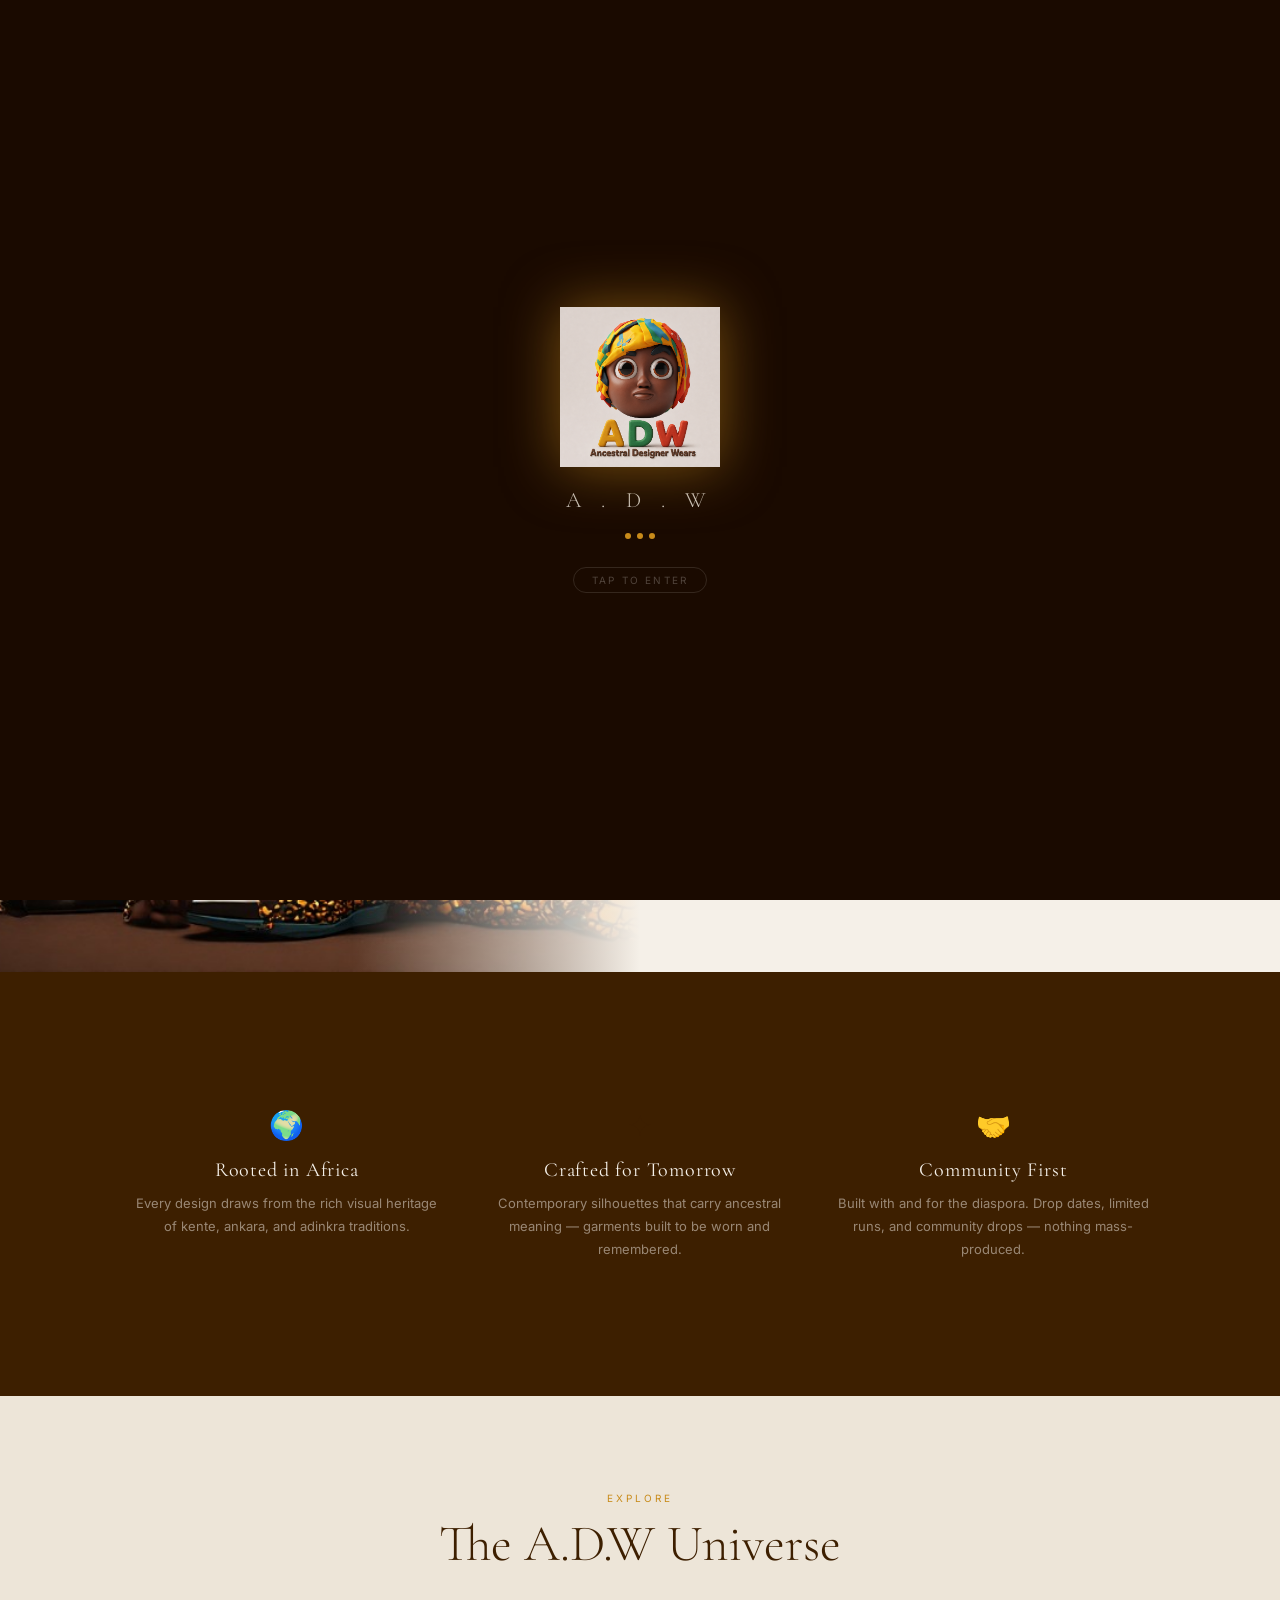
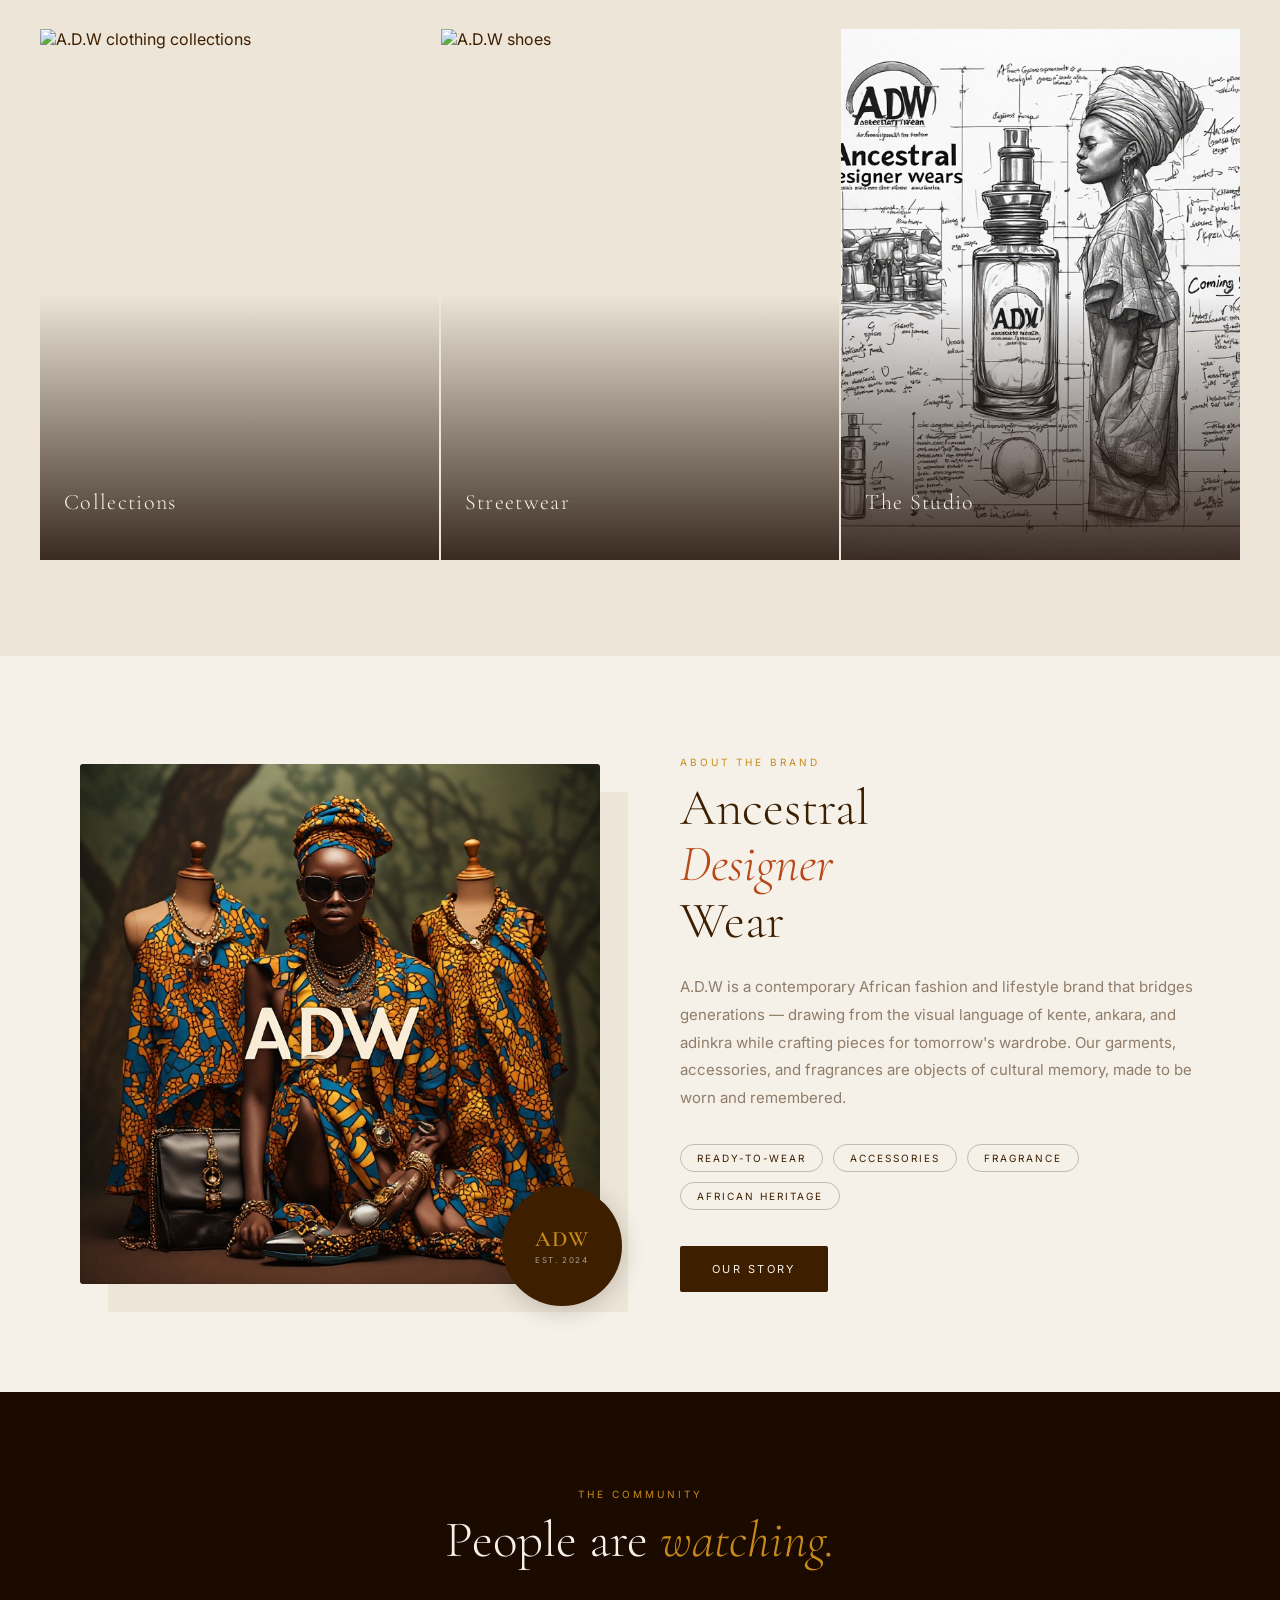
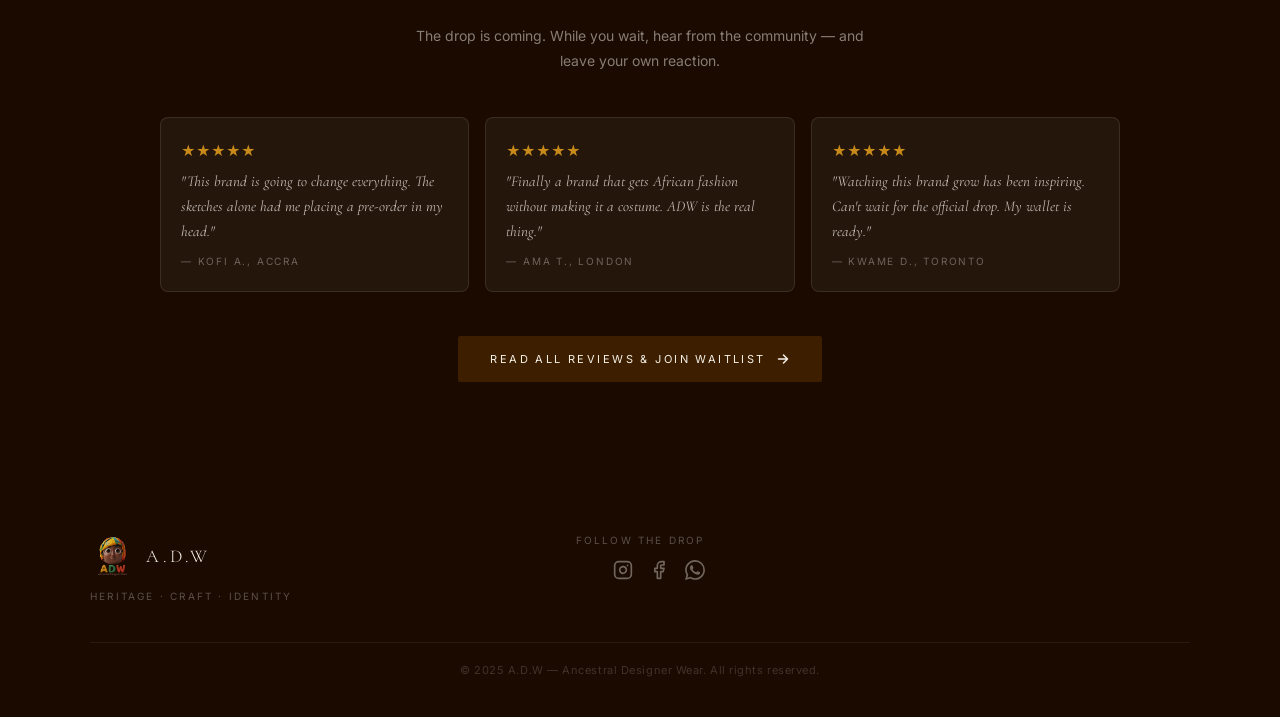
==== commit 78ad73f2: "Multi-page redesign: 7 pages, mobile nav, dropdown, reviews & waitlist, shared CSS" ====
--- a/index.html
+++ b/index.html
@@ -4,1826 +4,479 @@
   <meta charset="UTF-8" />
   <meta name="viewport" content="width=device-width, initial-scale=1.0" />
   <title>A.D.W — Ancestral Designer Wear</title>
-  <meta name="description" content="A.D.W — Ancestral Designer Wear. Where heritage meets haute couture. Rooted in African artistry. Shop Men & Women collections." />
+  <meta name="description" content="A.D.W — Ancestral Designer Wear. Where heritage meets haute couture. Rooted in African artistry." />
   <meta name="robots" content="index, follow" />
   <meta property="og:title" content="A.D.W — Ancestral Designer Wear" />
   <meta property="og:description" content="Where heritage meets haute couture. Rooted in African artistry." />
   <meta property="og:type" content="website" />
   <meta name="twitter:card" content="summary_large_image" />
-  <meta name="twitter:title" content="A.D.W — Ancestral Designer Wear" />
   <link rel="icon" type="image/png" href="./assets/new_adw_logo.png" />
-  <link rel="preconnect" href="https://fonts.googleapis.com">
-  <link rel="preconnect" href="https://fonts.gstatic.com" crossorigin>
-  <link href="https://fonts.googleapis.com/css2?family=Cormorant+Garamond:ital,wght@0,300;0,400;0,600;1,300;1,400&family=Inter:wght@300;400;500;600&display=swap" rel="stylesheet">
-
+  <link rel="preconnect" href="https://fonts.googleapis.com" />
+  <link rel="preconnect" href="https://fonts.gstatic.com" crossorigin />
+  <link href="https://fonts.googleapis.com/css2?family=Cormorant+Garamond:ital,wght@0,300;0,400;0,600;1,300;1,400&family=Inter:wght@300;400;500;600&display=swap" rel="stylesheet" />
+  <link rel="stylesheet" href="./assets/style.css" />
   <style>
-    /* ── Reset ─────────────────────────────────────────── */
-    *, *::before, *::after { box-sizing: border-box; margin: 0; padding: 0; }
-    html { scroll-behavior: smooth; }
-    img { display: block; max-width: 100%; }
-
-    /* ── Tokens ─────────────────────────────────────────── */
-    :root {
-      --cream:   #f5f0e8;
-      --warm:    #ede5d8;
-      --brown:   #3d1f00;
-      --gold:    #c88b1a;
-      --rust:    #b84a1a;
-      --green:   #2a6640;
-      --ink:     #1a0a00;
-      --muted:   rgba(61,31,0,0.55);
-      --serif:   'Cormorant Garamond', Georgia, serif;
-      --sans:    'Inter', system-ui, sans-serif;
-    }
-
-    body {
-      background: var(--cream);
-      color: var(--brown);
-      font-family: var(--sans);
-      -webkit-font-smoothing: antialiased;
-    }
-
-    /* ── Loading screen ─────────────────────────────────── */
-    #adw-loader {
-      position: fixed;
-      inset: 0;
-      z-index: 9999;
-      background: var(--ink);
-      display: flex;
-      flex-direction: column;
-      align-items: center;
-      justify-content: center;
-      gap: 20px;
-      cursor: pointer;
-      transition: opacity 0.65s ease, visibility 0.65s ease;
-    }
-    #adw-loader.hidden {
-      opacity: 0;
-      visibility: hidden;
-      pointer-events: none;
-    }
-    #adw-loader .logo-wrap {
-      width: 160px;
-      height: 160px;
-      animation: adw-loader-float 3s ease-in-out infinite;
-      filter: drop-shadow(0 0 28px rgba(200,139,26,0.55));
-    }
-    #adw-loader:hover .logo-wrap {
-      filter: drop-shadow(0 0 40px rgba(200,139,26,0.85));
-    }
-    #adw-loader .logo-wrap img {
-      width: 100%;
-      height: 100%;
-      object-fit: contain;
-    }
-    @keyframes adw-loader-float {
-      0%, 100% { transform: translateY(0) scale(1); filter: drop-shadow(0 0 28px rgba(200,139,26,0.55)); }
-      50%       { transform: translateY(-12px) scale(1.03); filter: drop-shadow(0 20px 40px rgba(200,139,26,0.75)); }
-    }
-    #adw-loader .loader-brand {
-      font-family: var(--serif);
-      font-size: 22px;
-      font-weight: 300;
-      letter-spacing: 0.35em;
-      text-transform: uppercase;
-      color: rgba(245,240,232,0.8);
-    }
-    #adw-loader .loader-dots {
-      display: flex;
-      gap: 6px;
-    }
-    #adw-loader .loader-dots span {
-      width: 6px;
-      height: 6px;
-      border-radius: 50%;
-      background: var(--gold);
-      animation: adw-bounce 1.3s ease-in-out infinite;
-    }
-    #adw-loader .loader-dots span:nth-child(2) { animation-delay: 0.2s; }
-    #adw-loader .loader-dots span:nth-child(3) { animation-delay: 0.4s; }
-    @keyframes adw-bounce {
-      0%, 80%, 100% { transform: scale(0.55); opacity: 0.35; }
-      40%            { transform: scale(1);    opacity: 1; }
-    }
-    #adw-loader .loader-hint {
-      font-family: var(--sans);
-      font-size: 10px;
-      letter-spacing: 0.22em;
-      text-transform: uppercase;
-      color: rgba(245,240,232,0.25);
-      margin-top: 8px;
-      border: 1px solid rgba(245,240,232,0.12);
-      border-radius: 20px;
-      padding: 6px 18px;
-      transition: color 0.2s, border-color 0.2s;
-    }
-    #adw-loader:hover .loader-hint,
-    #adw-loader:active .loader-hint {
-      color: rgba(245,240,232,0.6);
-      border-color: rgba(245,240,232,0.3);
-    }
-    @media (prefers-reduced-motion: reduce) {
-      #adw-loader .logo-wrap { animation: none; }
-      #adw-loader .loader-dots span { animation: none; opacity: 0.7; }
-    }
-
-    /* ── Nav ─────────────────────────────────────────────── */
-    nav {
-      position: fixed;
-      top: 0;
-      left: 0;
-      right: 0;
-      z-index: 100;
-      display: flex;
-      align-items: center;
-      justify-content: space-between;
-      padding: 18px 40px;
-      background: rgba(245,240,232,0.9);
-      backdrop-filter: blur(14px);
-      -webkit-backdrop-filter: blur(14px);
-      border-bottom: 1px solid rgba(61,31,0,0.08);
-      transition: background 0.3s;
-    }
-    .nav-logo {
-      display: flex;
-      align-items: center;
-      gap: 12px;
-      text-decoration: none;
-    }
-    .nav-logo img {
-      width: 36px;
-      height: 36px;
-      object-fit: contain;
-    }
-    .nav-logo span {
-      font-family: var(--serif);
-      font-size: 17px;
-      font-weight: 600;
-      letter-spacing: 0.12em;
-      color: var(--brown);
-      text-transform: uppercase;
-    }
-    .nav-links {
-      display: flex;
-      gap: 32px;
-      list-style: none;
-    }
-    .nav-links a {
-      font-size: 11px;
-      letter-spacing: 0.2em;
-      text-transform: uppercase;
-      color: var(--muted);
-      text-decoration: none;
-      transition: color 0.2s;
-    }
-    .nav-links a:hover { color: var(--brown); }
-
-    /* ── Desktop Collections dropdown ───────────────────── */
-    .has-dropdown { position: relative; }
-    .has-dropdown > a::after {
-      content: ' ▾';
-      font-size: 8px;
-      vertical-align: middle;
-      opacity: 0.5;
-      margin-left: 1px;
-    }
-    .nav-dropdown {
-      position: absolute;
-      top: calc(100% + 18px);
-      left: 50%;
-      transform: translateX(-50%) translateY(-8px);
-      background: var(--cream);
-      border: 1px solid rgba(61,31,0,0.1);
-      border-radius: 4px;
-      padding: 20px 4px 18px;
-      box-shadow: 0 16px 48px rgba(26,10,0,0.14);
-      display: grid;
-      grid-template-columns: repeat(4, 1fr);
-      gap: 0;
-      min-width: 580px;
-      opacity: 0;
-      visibility: hidden;
-      transition: opacity 0.2s ease, transform 0.2s ease, visibility 0.2s;
-      z-index: 200;
-    }
-    .has-dropdown:hover .nav-dropdown,
-    .has-dropdown:focus-within .nav-dropdown {
-      opacity: 1;
-      visibility: visible;
-      transform: translateX(-50%) translateY(0);
-    }
-    .nav-dropdown-col {
-      padding: 0 18px;
-      border-right: 1px solid rgba(61,31,0,0.07);
-    }
-    .nav-dropdown-col:last-child { border-right: none; }
-    .nav-dropdown-heading {
-      display: block;
-      font-size: 8px;
-      letter-spacing: 0.28em;
-      text-transform: uppercase;
-      color: var(--gold);
-      margin-bottom: 10px;
-      padding-bottom: 8px;
-      border-bottom: 1px solid rgba(200,139,26,0.15);
-      white-space: nowrap;
-    }
-    .nav-dropdown a {
-      display: block;
-      font-size: 11px;
-      letter-spacing: 0.14em;
-      text-transform: uppercase;
-      color: var(--muted);
-      text-decoration: none;
-      padding: 8px 0;
-      transition: color 0.15s;
-      white-space: nowrap;
-    }
-    .nav-dropdown a:hover { color: var(--brown); }
-    @media (max-width: 600px) {
-      .nav-dropdown { display: none !important; }
-      .has-dropdown > a::after { display: none; }
-    }
-
-    .nav-mobile-menu {
-      display: none;
-      background: none;
-      border: none;
-      cursor: pointer;
-      padding: 4px;
-      flex-direction: column;
-      gap: 5px;
-    }
-    .nav-mobile-menu span {
-      display: block;
-      width: 22px;
-      height: 1.5px;
-      background: var(--brown);
-      border-radius: 2px;
-      transition: transform 0.2s, opacity 0.2s;
-    }
-
-    /* ── Mobile nav dropdown ────────────────────────────── */
-    @media (max-width: 600px) {
-      nav { padding: 14px 20px; }
-      .nav-logo span { font-size: 14px; }
-      .nav-mobile-menu { display: flex; }
-
-      .nav-links {
-        display: none;
-        position: absolute;
-        top: 100%;
-        left: 0;
-        right: 0;
-        flex-direction: column;
-        gap: 0;
-        background: var(--cream);
-        border-top: 1px solid rgba(61,31,0,0.1);
-        box-shadow: 0 12px 32px rgba(26,10,0,0.14);
-        padding: 6px 0 20px;
-        z-index: 99;
-      }
-      .nav-links.open { display: flex; }
-      .nav-links li { border-bottom: 1px solid rgba(61,31,0,0.06); }
-      .nav-links a {
-        display: block;
-        padding: 15px 28px;
-        font-size: 12px;
-        letter-spacing: 0.18em;
-        color: var(--brown);
-      }
-      .nav-links a:hover { background: var(--warm); }
-    }
-
-    /* Hamburger → X animation */
-    .nav-mobile-menu.open span:nth-child(1) { transform: translateY(6.5px) rotate(45deg); }
-    .nav-mobile-menu.open span:nth-child(2) { opacity: 0; transform: scaleX(0); }
-    .nav-mobile-menu.open span:nth-child(3) { transform: translateY(-6.5px) rotate(-45deg); }
-
-    /* ── Hero ─────────────────────────────────────────────── */
+    /* ── Hero ──────────────────────────────────────────────── */
     #hero {
       min-height: 100vh;
       display: grid;
       grid-template-columns: 1fr 1fr;
       overflow: hidden;
     }
-    .hero-image {
-      position: relative;
-      overflow: hidden;
-    }
+    .hero-image { position: relative; overflow: hidden; }
     .hero-image img {
-      width: 100%;
-      height: 100%;
-      object-fit: cover;
-      object-position: center top;
+      width: 100%; height: 100%;
+      object-fit: cover; object-position: center top;
     }
     .hero-image::after {
-      content: '';
-      position: absolute;
-      inset: 0;
-      background: linear-gradient(to right, transparent 60%, var(--cream));
+      content: ''; position: absolute; inset: 0;
+      background: linear-gradient(to right, transparent 55%, var(--cream));
     }
     .hero-text {
-      display: flex;
-      flex-direction: column;
-      justify-content: center;
-      padding: 120px 60px 80px 48px;
-      background: var(--cream);
+      display: flex; flex-direction: column; justify-content: center;
+      padding: 120px 60px 80px 48px; background: var(--cream);
     }
     .hero-eyebrow {
-      font-size: 10px;
-      letter-spacing: 0.32em;
-      text-transform: uppercase;
-      color: var(--gold);
-      margin-bottom: 20px;
+      font-size: 10px; letter-spacing: .32em; text-transform: uppercase;
+      color: var(--gold); margin-bottom: 20px;
     }
     .hero-title {
-      font-family: var(--serif);
-      font-size: clamp(52px, 6vw, 80px);
-      font-weight: 300;
-      line-height: 1.05;
-      color: var(--brown);
-      margin-bottom: 28px;
-    }
-    .hero-title em {
-      font-style: italic;
-      color: var(--rust);
-    }
+      font-family: var(--serif); font-size: clamp(52px,6vw,84px);
+      font-weight: 300; line-height: 1.04; color: var(--brown); margin-bottom: 28px;
+    }
+    .hero-title em { font-style: italic; color: var(--rust); }
     .hero-sub {
-      font-size: 14px;
-      line-height: 1.75;
-      color: var(--muted);
-      max-width: 380px;
-      margin-bottom: 44px;
-    }
-    .hero-ctas {
-      display: flex;
-      gap: 16px;
-      flex-wrap: wrap;
-    }
-    .hero-cta {
-      display: inline-flex;
+      font-size: 15px; line-height: 1.8; color: var(--muted);
+      max-width: 380px; margin-bottom: 44px;
+    }
+    .hero-ctas { display: flex; gap: 14px; flex-wrap: wrap; }
+    @media (max-width:820px) {
+      #hero { grid-template-columns: 1fr; min-height: auto; }
+      .hero-image { height: 60vw; min-height: 280px; max-height: 500px; }
+      .hero-image::after { display: none; }
+      .hero-text { padding: 48px 24px 64px; }
+      .hero-sub { max-width: 100%; }
+    }
+
+    /* ── Promise Strip ─────────────────────────────────────── */
+    #promise {
+      background: var(--brown); padding: 64px 40px;
+      display: grid; grid-template-columns: repeat(3,1fr);
+      gap: 40px; max-width: 1100px; margin: 0 auto;
+    }
+    .promise-item { text-align: center; }
+    .promise-icon { font-size: 28px; margin-bottom: 16px; }
+    .promise-label {
+      font-family: var(--serif); font-size: 20px; font-weight: 400;
+      color: var(--cream); letter-spacing: .04em; margin-bottom: 10px;
+    }
+    .promise-text { font-size: 13px; line-height: 1.75; color: rgba(245,240,232,.5); }
+    #promise-section { background: var(--brown); padding: 72px 40px; }
+    @media (max-width:700px) {
+      #promise { grid-template-columns: 1fr; gap: 32px; }
+      #promise-section { padding: 56px 24px; }
+    }
+
+    /* ── Feature Cards ─────────────────────────────────────── */
+    #features { padding: 96px 40px; background: var(--warm); }
+    .feature-grid {
+      display: grid; grid-template-columns: repeat(3,1fr);
+      gap: 2px; max-width: 1200px; margin: 0 auto;
+    }
+    .feature-card { position: relative; overflow: hidden; aspect-ratio: 3/4; cursor:pointer; }
+    .feature-card img {
+      width: 100%; height: 100%;
+      object-fit: cover; object-position: center top;
+      transition: transform .55s ease;
+    }
+    .feature-card:hover img { transform: scale(1.05); }
+    .feature-card-overlay {
+      position: absolute; inset: 0;
+      background: linear-gradient(to top, rgba(26,10,0,.85) 0%, transparent 50%);
+      display: flex; flex-direction: column;
+      justify-content: flex-end; padding: 28px 24px;
+    }
+    .feature-card-label {
+      font-family: var(--serif); font-size: 22px; font-weight: 300;
+      color: var(--cream); letter-spacing: .06em; margin-bottom: 6px;
+    }
+    .feature-card-link {
+      font-size: 9px; letter-spacing: .22em; text-transform: uppercase;
+      color: var(--gold); text-decoration: none;
+      opacity: 0; transform: translateY(6px); transition: opacity .3s, transform .3s;
+    }
+    .feature-card:hover .feature-card-link { opacity: 1; transform: translateY(0); }
+    @media (max-width:820px) {
+      #features { padding: 64px 20px; }
+      .feature-grid { grid-template-columns: 1fr 1fr; }
+      .feature-card-link { opacity: 1; transform: none; }
+    }
+    @media (max-width:480px) {
+      .feature-grid { grid-template-columns: 1fr; }
+      .feature-card { aspect-ratio: 4/3; }
+    }
+
+    /* ── Teaser Banner ─────────────────────────────────────── */
+    #teaser {
+      padding: 100px 40px; background: var(--cream);
+      display: grid; grid-template-columns: 1fr 1fr;
+      gap: 80px; max-width: 1200px; margin: 0 auto;
       align-items: center;
-      gap: 10px;
-      font-size: 11px;
-      letter-spacing: 0.22em;
-      text-transform: uppercase;
-      color: var(--cream);
-      background: var(--brown);
-      padding: 16px 32px;
-      text-decoration: none;
-      border-radius: 2px;
-      width: fit-content;
-      transition: background 0.25s;
-    }
-    .hero-cta:hover { background: var(--rust); }
-    .hero-cta.ghost {
-      color: var(--brown);
-      background: transparent;
-      border: 1px solid rgba(61,31,0,0.3);
-    }
-    .hero-cta.ghost:hover { background: var(--warm); }
-    .hero-cta svg { flex-shrink: 0; }
-
-    @media (max-width: 820px) {
-      #hero {
-        grid-template-columns: 1fr;
-        min-height: auto;
-      }
-      .hero-image {
-        height: 55vw;
-        min-height: 260px;
-        max-height: 480px;
-      }
-      .hero-image::after { display: none; }
-      .hero-text {
-        padding: 48px 24px 60px;
-      }
-      .hero-sub { max-width: 100%; }
-    }
-
-    /* ── Section shared ──────────────────────────────────── */
-    section { width: 100%; }
-    .section-header {
-      text-align: center;
-      margin-bottom: 56px;
-    }
-    .section-eyebrow {
-      font-size: 10px;
-      letter-spacing: 0.3em;
-      text-transform: uppercase;
-      color: var(--gold);
-      margin-bottom: 12px;
-    }
-    .section-title {
-      font-family: var(--serif);
-      font-size: clamp(36px, 4vw, 52px);
-      font-weight: 300;
-      color: var(--brown);
-      line-height: 1.1;
-    }
-
-    /* ── Collections Section ─────────────────────────────── */
-    #collections {
-      padding: 96px 40px;
-      background: var(--cream);
-    }
-    #collections .section-header {
-      margin-bottom: 48px;
-    }
-
-    /* Gender toggle */
-    .gender-filter {
-      display: flex;
-      justify-content: center;
-      gap: 0;
-      margin-bottom: 32px;
-      border: 1px solid rgba(61,31,0,0.18);
-      border-radius: 3px;
-      width: fit-content;
-      margin-left: auto;
-      margin-right: auto;
-      overflow: hidden;
-    }
-    .gender-btn {
-      font-family: var(--sans);
-      font-size: 11px;
-      letter-spacing: 0.22em;
-      text-transform: uppercase;
-      padding: 13px 36px;
-      border: none;
-      background: transparent;
-      color: var(--muted);
-      cursor: pointer;
-      transition: background 0.2s, color 0.2s;
-      border-right: 1px solid rgba(61,31,0,0.12);
-    }
-    .gender-btn:last-child { border-right: none; }
-    .gender-btn:hover { background: var(--warm); color: var(--brown); }
-    .gender-btn.active {
-      background: var(--brown);
-      color: var(--cream);
-    }
-
-    /* Category tabs */
-    .category-tabs {
-      display: flex;
-      justify-content: center;
-      flex-wrap: wrap;
-      gap: 8px;
-      margin-bottom: 52px;
-    }
-    .cat-btn {
-      font-family: var(--sans);
-      font-size: 10px;
-      letter-spacing: 0.2em;
-      text-transform: uppercase;
-      padding: 9px 20px;
-      border: 1px solid rgba(61,31,0,0.18);
-      border-radius: 20px;
-      background: transparent;
-      color: var(--muted);
-      cursor: pointer;
-      transition: background 0.2s, color 0.2s, border-color 0.2s;
-      white-space: nowrap;
-    }
-    .cat-btn:hover { background: var(--warm); color: var(--brown); border-color: rgba(61,31,0,0.3); }
-    .cat-btn.active {
-      background: var(--brown);
-      color: var(--cream);
-      border-color: var(--brown);
-    }
-
-    /* Sub-category tabs */
-    .subcat-tabs {
-      display: flex;
-      justify-content: center;
-      flex-wrap: wrap;
-      gap: 6px;
-      margin-top: -36px;
-      margin-bottom: 44px;
-      min-height: 34px;
-    }
-    .subcat-btn {
-      font-family: var(--sans);
-      font-size: 10px;
-      letter-spacing: 0.18em;
-      text-transform: uppercase;
-      padding: 7px 18px;
-      border: 1px solid rgba(61,31,0,0.14);
-      border-radius: 2px;
-      background: transparent;
-      color: var(--muted);
-      cursor: pointer;
-      transition: background 0.2s, color 0.2s, border-color 0.2s;
-      white-space: nowrap;
-    }
-    .subcat-btn:hover { background: var(--warm); color: var(--brown); border-color: rgba(61,31,0,0.28); }
-    .subcat-btn.active {
-      background: var(--rust);
-      color: var(--cream);
-      border-color: var(--rust);
-    }
-
-    /* Results count */
-    .collection-meta {
-      text-align: center;
-      font-size: 11px;
-      letter-spacing: 0.15em;
-      text-transform: uppercase;
-      color: var(--muted);
-      margin-bottom: 36px;
-      min-height: 20px;
-    }
-
-    /* Product grid */
-    .product-grid {
-      display: grid;
-      grid-template-columns: repeat(4, 1fr);
-      gap: 20px;
-      max-width: 1280px;
-      margin: 0 auto;
-    }
-
-    /* Product card */
-    .product-card {
-      background: #fff;
-      border-radius: 4px;
-      overflow: hidden;
-      border: 1px solid rgba(61,31,0,0.07);
-      transition: transform 0.3s ease, box-shadow 0.3s ease;
-      cursor: pointer;
-    }
-    .product-card:hover {
-      transform: translateY(-4px);
-      box-shadow: 0 16px 40px rgba(26,10,0,0.1);
-    }
-    .product-image-wrap {
-      position: relative;
-      aspect-ratio: 1 / 1;
-      background: var(--warm);
-      display: flex;
-      align-items: center;
-      justify-content: center;
-      overflow: hidden;
-    }
-    .product-logo-img {
-      width: 68%;
-      height: 68%;
-      object-fit: contain;
-      animation: adw-product-float 3.2s ease-in-out infinite;
-      will-change: transform, filter;
-    }
-    @keyframes adw-product-float {
-      0%, 100% {
-        transform: translateY(0) scale(1);
-        filter: drop-shadow(0 6px 18px rgba(200,139,26,0.28));
-      }
-      50% {
-        transform: translateY(-9px) scale(1.035);
-        filter: drop-shadow(0 18px 32px rgba(200,139,26,0.52));
-      }
-    }
-    .product-card:nth-child(2n) .product-logo-img   { animation-delay: -1.6s; }
-    .product-card:nth-child(3n) .product-logo-img   { animation-delay: -0.8s; }
-    .product-card:nth-child(4n) .product-logo-img   { animation-delay: -2.4s; }
-    .product-card:nth-child(5n) .product-logo-img   { animation-delay: -0.4s; }
-    .product-card:nth-child(7n) .product-logo-img   { animation-delay: -2.0s; }
-
-    @media (prefers-reduced-motion: reduce) {
-      .product-logo-img { animation: none; }
-      #adw-loader .logo-wrap { animation: none; }
-    }
-
-    .product-badge {
-      position: absolute;
-      top: 12px;
-      left: 12px;
-      font-size: 8px;
-      letter-spacing: 0.2em;
-      text-transform: uppercase;
-      color: var(--cream);
-      background: var(--brown);
-      border-radius: 2px;
-      padding: 4px 10px;
-    }
-    .product-gender-pill {
-      position: absolute;
-      top: 12px;
-      right: 12px;
-      font-size: 8px;
-      letter-spacing: 0.15em;
-      text-transform: uppercase;
-      border-radius: 20px;
-      padding: 4px 10px;
-    }
-    .product-gender-pill.men    { background: rgba(42,102,64,0.15); color: var(--green); border: 1px solid rgba(42,102,64,0.25); }
-    .product-gender-pill.women  { background: rgba(184,74,26,0.12); color: var(--rust);  border: 1px solid rgba(184,74,26,0.2); }
-    .product-gender-pill.unisex { background: rgba(200,139,26,0.12); color: var(--gold);  border: 1px solid rgba(200,139,26,0.25); }
-
-    .product-info {
-      padding: 18px 16px 20px;
-    }
-    .product-category-label {
-      font-size: 9px;
-      letter-spacing: 0.22em;
-      text-transform: uppercase;
-      color: var(--gold);
-      margin-bottom: 5px;
-    }
-    .product-name {
-      font-family: var(--serif);
-      font-size: 17px;
-      font-weight: 400;
-      color: var(--brown);
-      letter-spacing: 0.04em;
-      margin-bottom: 12px;
-      line-height: 1.2;
-    }
-    .product-colors {
-      display: flex;
-      gap: 6px;
-      flex-wrap: wrap;
-      margin-bottom: 12px;
-    }
-    .color-swatch {
-      width: 16px;
-      height: 16px;
-      border-radius: 50%;
-      border: 2px solid rgba(255,255,255,0.6);
-      box-shadow: 0 0 0 1px rgba(61,31,0,0.12);
-      cursor: pointer;
-      transition: transform 0.15s, box-shadow 0.15s;
-      flex-shrink: 0;
-    }
-    .color-swatch:hover {
-      transform: scale(1.25);
-      box-shadow: 0 0 0 2px var(--gold);
-    }
-    .product-sizes {
-      display: flex;
-      gap: 5px;
-      flex-wrap: wrap;
-      margin-bottom: 14px;
-    }
-    .size-chip {
-      font-size: 9px;
-      letter-spacing: 0.1em;
-      text-transform: uppercase;
-      color: var(--muted);
-      border: 1px solid rgba(61,31,0,0.15);
-      border-radius: 2px;
-      padding: 3px 7px;
-      cursor: pointer;
-      transition: background 0.15s, color 0.15s, border-color 0.15s;
-    }
-    .size-chip:hover {
-      background: var(--brown);
-      color: var(--cream);
-      border-color: var(--brown);
-    }
-    .product-footer {
-      display: flex;
-      align-items: center;
-      justify-content: space-between;
-    }
-    .product-price {
-      font-family: var(--serif);
-      font-size: 16px;
-      font-weight: 600;
-      color: var(--brown);
-      letter-spacing: 0.04em;
-    }
-    .product-enquire {
-      font-size: 9px;
-      letter-spacing: 0.18em;
-      text-transform: uppercase;
-      color: var(--gold);
-      border: 1px solid rgba(200,139,26,0.35);
-      border-radius: 2px;
-      padding: 6px 12px;
-      text-decoration: none;
-      transition: background 0.2s, color 0.2s;
-    }
-    .product-enquire:hover {
-      background: var(--gold);
-      color: var(--cream);
-    }
-
-    /* No results */
-    .no-results {
-      grid-column: 1 / -1;
-      text-align: center;
-      padding: 80px 20px;
-      color: var(--muted);
-      font-family: var(--serif);
-      font-size: 22px;
-      font-style: italic;
-    }
-
-    @media (max-width: 1100px) {
-      .product-grid { grid-template-columns: repeat(3, 1fr); }
-    }
-    @media (max-width: 820px) {
-      #collections { padding: 64px 20px; }
-      .product-grid { grid-template-columns: repeat(2, 1fr); gap: 14px; }
-      .gender-btn { padding: 11px 22px; }
-    }
-    @media (max-width: 500px) {
-      .product-grid { grid-template-columns: 1fr 1fr; gap: 10px; }
-      .product-info { padding: 12px 10px 14px; }
-      .product-name { font-size: 14px; }
-      .cat-btn { padding: 8px 14px; font-size: 9px; }
-    }
-    @media (max-width: 360px) {
-      .product-grid { grid-template-columns: 1fr; }
-    }
-
-    /* ── Gallery ─────────────────────────────────────────── */
-    #gallery {
-      padding: 96px 40px;
-      background: var(--warm);
-    }
-    .gallery-grid {
-      display: grid;
-      grid-template-columns: repeat(3, 1fr);
-      gap: 3px;
-      max-width: 1200px;
-      margin: 0 auto;
-    }
-    .gallery-item {
-      position: relative;
-      overflow: hidden;
-      background: #fff;
-    }
-    .gallery-item.wide {
-      grid-column: span 2;
-    }
-    .gallery-item img {
-      width: 100%;
-      height: 100%;
-      min-height: 280px;
-      object-fit: cover;
-      object-position: center;
-      transition: transform 0.5s ease;
-    }
-    .gallery-item:hover img { transform: scale(1.03); }
-
-    @media (max-width: 700px) {
-      #gallery { padding: 64px 20px; }
-      .gallery-grid { grid-template-columns: 1fr 1fr; }
-      .gallery-item.wide { grid-column: span 2; }
-      .gallery-item img { min-height: 180px; }
-    }
-    @media (max-width: 440px) {
-      .gallery-grid { grid-template-columns: 1fr; }
-      .gallery-item.wide { grid-column: span 1; }
-    }
-
-    /* ── About ─────────────────────────────────────────── */
-    #about {
-      padding: 100px 40px;
-      background: var(--cream);
-      display: grid;
-      grid-template-columns: 1fr 1fr;
-      gap: 80px;
-      max-width: 1200px;
-      margin: 0 auto;
-      align-items: center;
-    }
-    .about-img { position: relative; }
-    .about-img img {
-      width: 100%;
-      border-radius: 2px;
-      box-shadow: 24px 24px 0 var(--warm);
-    }
-    .about-badge {
-      position: absolute;
-      bottom: -20px;
-      right: -20px;
-      width: 120px;
-      height: 120px;
-      background: var(--brown);
-      border-radius: 50%;
-      display: flex;
-      flex-direction: column;
-      align-items: center;
-      justify-content: center;
-      gap: 2px;
-      box-shadow: 0 4px 24px rgba(26,10,0,0.2);
-    }
-    .about-badge span:first-child {
-      font-family: var(--serif);
-      font-size: 22px;
-      font-weight: 600;
-      letter-spacing: 0.05em;
-      color: var(--gold);
-    }
-    .about-badge span:last-child {
-      font-size: 8px;
-      letter-spacing: 0.2em;
-      text-transform: uppercase;
-      color: rgba(245,240,232,0.6);
-    }
-    .about-content .section-header { text-align: left; margin-bottom: 24px; }
-    .about-body {
-      font-size: 15px;
-      line-height: 1.85;
-      color: var(--muted);
-      margin-bottom: 32px;
-    }
-    .about-tags { display: flex; flex-wrap: wrap; gap: 10px; }
-    .tag {
-      font-size: 10px;
-      letter-spacing: 0.2em;
-      text-transform: uppercase;
-      color: var(--brown);
-      border: 1px solid rgba(61,31,0,0.25);
-      border-radius: 20px;
-      padding: 7px 16px;
-    }
-
-    @media (max-width: 820px) {
-      #about {
-        grid-template-columns: 1fr;
-        gap: 48px;
-        padding: 64px 24px;
-      }
-      .about-badge { bottom: -14px; right: -8px; width: 96px; height: 96px; }
-      .about-badge span:first-child { font-size: 18px; }
-      .about-content .section-header { text-align: center; }
-      .about-body { text-align: center; }
-      .about-tags { justify-content: center; }
-    }
-
-    /* ── WhatsApp Contact ────────────────────────────────── */
-    #contact {
-      padding: 96px 40px;
-      background: var(--brown);
-      text-align: center;
-    }
-    #contact .section-eyebrow { color: var(--gold); }
-    #contact .section-title { color: var(--cream); }
-    .contact-sub {
-      font-size: 14px;
-      line-height: 1.75;
-      color: rgba(245,240,232,0.55);
-      max-width: 500px;
-      margin: 14px auto 44px;
-    }
-    .contact-card {
-      max-width: 520px;
-      margin: 0 auto;
-      background: rgba(245,240,232,0.05);
-      border: 1px solid rgba(245,240,232,0.12);
-      border-radius: 6px;
-      padding: 40px 40px 36px;
-      text-align: left;
-    }
-    .contact-form-fields {
-      display: flex;
-      flex-direction: column;
-      gap: 14px;
-      margin-bottom: 24px;
-    }
-    .cf-label {
-      display: block;
-      font-size: 9px;
-      letter-spacing: 0.22em;
-      text-transform: uppercase;
-      color: rgba(245,240,232,0.45);
-      margin-bottom: 6px;
-    }
-    .cf-input,
-    .cf-select,
-    .cf-textarea {
-      width: 100%;
-      padding: 13px 16px;
-      font-size: 13px;
-      font-family: var(--sans);
-      background: rgba(245,240,232,0.07);
-      border: 1px solid rgba(245,240,232,0.16);
-      border-radius: 3px;
-      color: var(--cream);
-      outline: none;
-      transition: border-color 0.2s, background 0.2s;
-    }
-    .cf-input::placeholder, .cf-textarea::placeholder { color: rgba(245,240,232,0.28); }
-    .cf-input:focus, .cf-select:focus, .cf-textarea:focus {
-      border-color: var(--gold);
-      background: rgba(245,240,232,0.11);
-    }
-    .cf-select {
-      appearance: none;
-      -webkit-appearance: none;
-      background-image: url("data:image/svg+xml,%3Csvg xmlns='http://www.w3.org/2000/svg' width='12' height='8' viewBox='0 0 12 8'%3E%3Cpath d='M1 1l5 5 5-5' stroke='rgba(245,240,232,0.4)' stroke-width='1.5' fill='none' stroke-linecap='round'/%3E%3C/svg%3E");
-      background-repeat: no-repeat;
-      background-position: right 14px center;
-      cursor: pointer;
-    }
-    .cf-select option { background: #2d1000; color: var(--cream); }
-    .cf-textarea { resize: vertical; min-height: 100px; line-height: 1.6; }
-    .wa-btn {
-      display: flex;
-      align-items: center;
-      justify-content: center;
-      gap: 10px;
-      width: 100%;
-      padding: 16px 24px;
-      background: #25D366;
-      color: #fff;
-      border: none;
-      border-radius: 3px;
-      font-size: 13px;
-      font-weight: 600;
-      font-family: var(--sans);
-      letter-spacing: 0.06em;
-      cursor: pointer;
-      text-decoration: none;
-      transition: background 0.2s, transform 0.15s;
-    }
-    .wa-btn:hover { background: #1ebe5d; transform: translateY(-1px); }
-    .wa-btn:active { transform: translateY(0); }
-    .wa-btn svg { flex-shrink: 0; }
-    .wa-disclaimer {
-      font-size: 10px;
-      color: rgba(245,240,232,0.22);
-      text-align: center;
-      margin-top: 14px;
-      letter-spacing: 0.05em;
-    }
-
-    @media (max-width: 600px) {
-      #contact { padding: 72px 20px; }
-      .contact-card { padding: 28px 20px 24px; }
-    }
-
-    /* ── Footer ──────────────────────────────────────────── */
-    footer {
-      background: var(--ink);
-      padding: 48px 40px;
-      display: flex;
-      flex-direction: column;
-      align-items: center;
-      gap: 20px;
-    }
-    .footer-logo {
-      display: flex;
-      align-items: center;
-      gap: 12px;
-    }
-    .footer-logo img {
-      width: 48px;
-      height: 48px;
-      object-fit: contain;
-    }
-    .footer-logo span {
-      font-family: var(--serif);
-      font-size: 18px;
-      font-weight: 300;
-      letter-spacing: 0.2em;
-      color: var(--cream);
-      text-transform: uppercase;
-    }
-    .footer-tagline {
-      font-size: 11px;
-      letter-spacing: 0.2em;
-      text-transform: uppercase;
-      color: rgba(245,240,232,0.3);
-    }
-    .footer-copy {
-      font-size: 11px;
-      color: rgba(245,240,232,0.18);
-      letter-spacing: 0.05em;
-    }
-
-    @media (max-width: 520px) {
-      footer { padding: 40px 24px; }
-    }
-
-    /* ── Scroll reveal ───────────────────────────────────── */
-    .reveal {
-      opacity: 0;
-      transform: translateY(28px);
-      transition: opacity 0.7s ease, transform 0.7s ease;
-    }
-    .reveal.visible {
-      opacity: 1;
-      transform: translateY(0);
-    }
-    @media (prefers-reduced-motion: reduce) {
-      .reveal { opacity: 1; transform: none; transition: none; }
-    }
-
-    /* ── Screen-reader only ──────────────────────────────── */
-    .sr-only {
-      position: absolute; width: 1px; height: 1px;
-      padding: 0; margin: -1px; overflow: hidden;
-      clip: rect(0,0,0,0); white-space: nowrap; border: 0;
-    }
-
-    /* ── Founder Bio ─────────────────────────────────────── */
-    #founder {
-      background: var(--ink);
-      padding: 112px 40px;
-    }
-    .founder-inner {
-      max-width: 1100px;
-      margin: 0 auto;
-      display: grid;
-      grid-template-columns: 320px 1fr;
-      gap: 88px;
-      align-items: center;
-    }
-    .founder-portrait-wrap {
-      width: 280px;
-      height: 280px;
-      border-radius: 50%;
-      background: #2d1200;
-      display: flex;
-      align-items: center;
-      justify-content: center;
-      overflow: hidden;
-      margin: 0 auto;
-      animation: adw-founder-glow 4s ease-in-out infinite;
-      flex-shrink: 0;
-    }
-    @keyframes adw-founder-glow {
-      0%, 100% { box-shadow: 0 0 0 3px var(--gold), 0 0 40px rgba(200,139,26,0.25); }
-      50%       { box-shadow: 0 0 0 3px var(--gold), 0 0 80px rgba(200,139,26,0.55); }
-    }
-    .founder-portrait-wrap img {
-      width: 78%;
-      height: 78%;
-      object-fit: contain;
-    }
-    .founder-eyebrow {
-      font-size: 10px;
-      letter-spacing: 0.32em;
-      text-transform: uppercase;
-      color: var(--gold);
-      margin-bottom: 20px;
-    }
-    .founder-name {
-      font-family: var(--serif);
-      font-size: clamp(44px, 5.5vw, 72px);
-      font-weight: 300;
-      color: var(--cream);
-      letter-spacing: 0.06em;
-      line-height: 1.0;
-      margin-bottom: 14px;
-    }
-    .founder-title {
-      font-size: 11px;
-      letter-spacing: 0.22em;
-      text-transform: uppercase;
-      color: rgba(200,139,26,0.75);
-      margin-bottom: 36px;
-      padding-bottom: 32px;
-      border-bottom: 1px solid rgba(200,139,26,0.18);
-    }
-    .founder-body {
-      font-size: 15px;
-      line-height: 1.9;
-      color: rgba(245,240,232,0.6);
-      margin-bottom: 22px;
-    }
-    .founder-body strong {
-      color: rgba(245,240,232,0.9);
-      font-weight: 500;
-    }
-    .founder-quote {
-      font-family: var(--serif);
-      font-size: 21px;
-      font-style: italic;
-      color: var(--gold);
-      line-height: 1.6;
-      padding-left: 22px;
-      border-left: 2px solid rgba(200,139,26,0.5);
-      margin-top: 36px;
-    }
-    .founder-signature {
-      margin-top: 32px;
-      display: flex;
-      align-items: center;
-      gap: 14px;
-    }
-    .founder-signature-line {
-      height: 1px;
-      width: 40px;
-      background: rgba(200,139,26,0.4);
-    }
-    .founder-signature-name {
-      font-family: var(--serif);
-      font-size: 15px;
-      letter-spacing: 0.12em;
-      color: rgba(245,240,232,0.5);
-    }
-
-    @media (max-width: 860px) {
-      #founder { padding: 72px 24px; }
-      .founder-inner {
-        grid-template-columns: 1fr;
-        gap: 48px;
-        text-align: center;
-      }
-      .founder-portrait-wrap { width: 220px; height: 220px; }
-      .founder-quote { text-align: left; }
-      .founder-signature { justify-content: center; }
+    }
+    .teaser-img { position: relative; }
+    .teaser-img img { width: 100%; border-radius: 3px; box-shadow: 28px 28px 0 var(--warm); }
+    .teaser-badge {
+      position: absolute; bottom: -22px; right: -22px;
+      width: 120px; height: 120px; background: var(--brown);
+      border-radius: 50%; display: flex; flex-direction: column;
+      align-items: center; justify-content: center; gap: 3px;
+      box-shadow: 0 4px 24px rgba(26,10,0,.2);
+    }
+    .teaser-badge-top { font-family: var(--serif); font-size: 22px; font-weight: 600; letter-spacing: .05em; color: var(--gold); }
+    .teaser-badge-btm { font-size: 8px; letter-spacing: .2em; text-transform: uppercase; color: rgba(245,240,232,.6); }
+    .teaser-content { }
+    .teaser-content .section-header { text-align: left; margin-bottom: 24px; }
+    .teaser-body { font-size: 15px; line-height: 1.85; color: var(--muted); margin-bottom: 32px; }
+    .teaser-tags { display: flex; flex-wrap: wrap; gap: 10px; margin-bottom: 36px; }
+    @media (max-width:820px) {
+      #teaser { grid-template-columns: 1fr; gap: 56px; padding: 64px 24px; }
+      .teaser-img img { box-shadow: 16px 16px 0 var(--warm); }
+      .teaser-badge { bottom: -14px; right: -8px; width: 96px; height: 96px; }
+      .teaser-badge-top { font-size: 18px; }
+      .teaser-content .section-header { text-align: center; }
+      .teaser-body { text-align: center; }
+      .teaser-tags { justify-content: center; }
+    }
+
+    /* ── Reviews Teaser ────────────────────────────────────── */
+    #reviews-teaser {
+      background: var(--ink); padding: 96px 40px; text-align: center;
+    }
+    #reviews-teaser .section-title { color: var(--cream); }
+    .reviews-teaser-sub {
+      font-size: 14px; line-height: 1.75; color: rgba(245,240,232,.5);
+      max-width: 480px; margin: 16px auto 44px;
+    }
+    .reviews-mini-grid {
+      display: grid; grid-template-columns: repeat(3,1fr);
+      gap: 16px; max-width: 960px; margin: 0 auto 44px;
+    }
+    .review-mini-card {
+      background: rgba(245,240,232,.05); border: 1px solid rgba(245,240,232,.1);
+      border-radius: 8px; padding: 24px 20px; text-align: left;
+    }
+    .review-stars { color: var(--gold); font-size: 14px; margin-bottom: 10px; }
+    .review-text-preview {
+      font-family: var(--serif); font-size: 15px; font-style: italic;
+      color: rgba(245,240,232,.75); line-height: 1.65; margin-bottom: 12px;
+    }
+    .review-author { font-size: 10px; letter-spacing: .18em; text-transform: uppercase; color: rgba(245,240,232,.35); }
+    @media (max-width:820px) {
+      #reviews-teaser { padding: 72px 24px; }
+      .reviews-mini-grid { grid-template-columns: 1fr; max-width: 440px; }
+    }
+    @media (max-width:480px) {
+      .reviews-mini-grid { grid-template-columns: 1fr; }
     }
   </style>
 </head>
 <body>
 
-  <!-- ── Loading screen ── -->
-  <div id="adw-loader" role="status" aria-label="Loading Ancestral Designer Wear">
+  <!-- ── Loader ── -->
+  <div id="adw-loader" role="status" aria-label="Loading A.D.W">
     <div class="logo-wrap">
-      <img src="./assets/adw-logo-nobg.png" alt="" aria-hidden="true" />
+      <img src="./assets/new_adw_logo.png" alt="" aria-hidden="true" />
     </div>
-    <div class="loader-brand">A.D.W</div>
-    <div class="loader-dots" aria-hidden="true">
-      <span></span><span></span><span></span>
-    </div>
+    <div class="loader-brand">A . D . W</div>
+    <div class="loader-dots" aria-hidden="true"><span></span><span></span><span></span></div>
     <div class="loader-hint" aria-hidden="true">Tap to enter</div>
   </div>
 
   <!-- ── Nav ── -->
   <nav>
-    <a href="#" class="nav-logo">
+    <a href="./index.html" class="nav-logo">
       <img src="./assets/adw-logo-nobg.png" alt="A.D.W logo" />
       <span>A.D.W</span>
     </a>
     <ul class="nav-links" id="nav-links">
       <li class="has-dropdown">
-        <a href="#collections" onclick="closeMobileMenu()">Collections</a>
+        <a href="./collections.html" class="active">Collections</a>
         <div class="nav-dropdown">
           <div class="nav-dropdown-col">
             <span class="nav-dropdown-heading">T-Shirts</span>
-            <a href="#collections" onclick="goToCollection('tshirt','short-sleeve');closeMobileMenu()">Short Sleeve</a>
-            <a href="#collections" onclick="goToCollection('tshirt','long-sleeve');closeMobileMenu()">Long Sleeve</a>
+            <a href="./collections.html?cat=tshirt&sub=short-sleeve">Short Sleeve</a>
+            <a href="./collections.html?cat=tshirt&sub=long-sleeve">Long Sleeve</a>
           </div>
           <div class="nav-dropdown-col">
             <span class="nav-dropdown-heading">Trousers</span>
-            <a href="#collections" onclick="goToCollection('trousers','shorts');closeMobileMenu()">Shorts</a>
-            <a href="#collections" onclick="goToCollection('trousers','long-trousers');closeMobileMenu()">Long Trousers</a>
+            <a href="./collections.html?cat=trousers&sub=shorts">Shorts</a>
+            <a href="./collections.html?cat=trousers&sub=long-trousers">Long Trousers</a>
           </div>
           <div class="nav-dropdown-col">
             <span class="nav-dropdown-heading">Shoes</span>
-            <a href="#collections" onclick="goToCollection('shoes','slides');closeMobileMenu()">Slides</a>
-            <a href="#collections" onclick="goToCollection('shoes','sneakers');closeMobileMenu()">Sneakers</a>
+            <a href="./collections.html?cat=shoes&sub=slides">Slides</a>
+            <a href="./collections.html?cat=shoes&sub=sneakers">Sneakers</a>
           </div>
           <div class="nav-dropdown-col">
             <span class="nav-dropdown-heading">Joggers</span>
-            <a href="#collections" onclick="goToCollection('joggers','top');closeMobileMenu()">Top</a>
-            <a href="#collections" onclick="goToCollection('joggers','bottoms');closeMobileMenu()">Trousers</a>
-          </div>
-        </div>
+            <a href="./collections.html?cat=joggers&sub=top">Tops</a>
+            <a href="./collections.html?cat=joggers&sub=bottoms">Trousers</a>
+          </div>
+        </div>
+        <ul class="mobile-sub" id="mobile-collections-sub">
+          <li><a href="./collections.html?cat=tshirt&sub=short-sleeve">Short Sleeve Tees</a></li>
+          <li><a href="./collections.html?cat=tshirt&sub=long-sleeve">Long Sleeve Tees</a></li>
+          <li><a href="./collections.html?cat=trousers&sub=shorts">Shorts</a></li>
+          <li><a href="./collections.html?cat=trousers&sub=long-trousers">Long Trousers</a></li>
+          <li><a href="./collections.html?cat=shoes&sub=slides">Slides</a></li>
+          <li><a href="./collections.html?cat=shoes&sub=sneakers">Sneakers</a></li>
+          <li><a href="./collections.html?cat=joggers&sub=top">Jogger Tops</a></li>
+          <li><a href="./collections.html?cat=joggers&sub=bottoms">Jogger Trousers</a></li>
+        </ul>
       </li>
-      <li><a href="#gallery"   onclick="closeMobileMenu()">Studio</a></li>
-      <li><a href="#about"     onclick="closeMobileMenu()">About</a></li>
-      <li><a href="#founder"   onclick="closeMobileMenu()">Founder</a></li>
-      <li><a href="#contact"   onclick="closeMobileMenu()">WhatsApp Us</a></li>
+      <li><a href="./streetwear.html">Streetwear</a></li>
+      <li><a href="./studio.html">Studio</a></li>
+      <li><a href="./about.html">About</a></li>
+      <li><a href="./reviews.html">Reviews</a></li>
+      <li><a href="./contact.html">Contact</a></li>
     </ul>
-    <button class="nav-mobile-menu" id="nav-hamburger" aria-label="Open menu" aria-expanded="false" onclick="toggleMobileMenu()">
+    <button class="nav-hamburger" id="nav-hamburger" aria-label="Open menu" aria-expanded="false">
       <span></span><span></span><span></span>
     </button>
   </nav>
 
-  <main id="main-content">
-
-  <!-- ── Hero ── -->
-  <section id="hero">
-    <div class="hero-image">
-      <img src="./assets/img-7307.jpeg"
-           alt="A.D.W editorial fashion campaign — model in vibrant kente print"
-           loading="eager" />
-    </div>
-    <div class="hero-text reveal">
-      <p class="hero-eyebrow">Heritage · Craft · Identity</p>
-      <h1 class="hero-title">
-        Where<br>ancestry<br><em>wears</em><br>couture.
-      </h1>
-      <p class="hero-sub">
-        A.D.W — Ancestral Designer Wear is a fashion and lifestyle house rooted in African artistry.
-        Every piece tells a story of origin, draped in the future.
+  <main class="page-body">
+
+    <!-- ── Hero ── -->
+    <section id="hero">
+      <div class="hero-image">
+        <img src="./assets/img-7307.jpeg"
+             alt="A.D.W editorial campaign — model in vibrant kente print"
+             loading="eager" />
+      </div>
+      <div class="hero-text reveal">
+        <p class="hero-eyebrow">Heritage · Craft · Identity</p>
+        <h1 class="hero-title">
+          Where<br>ancestry<br><em>wears</em><br>couture.
+        </h1>
+        <p class="hero-sub">
+          A.D.W — Ancestral Designer Wear is a fashion and lifestyle house rooted in African artistry.
+          Every piece tells a story of origin, draped in the future.
+        </p>
+        <div class="hero-ctas">
+          <a href="./collections.html" class="btn-primary">
+            Shop Collections
+            <svg width="14" height="14" viewBox="0 0 14 14" fill="none"><path d="M2.5 7H11.5M7.5 3L11.5 7L7.5 11" stroke="currentColor" stroke-width="1.5" stroke-linecap="round" stroke-linejoin="round"/></svg>
+          </a>
+          <a href="./reviews.html" class="btn-ghost">Join Waitlist</a>
+        </div>
+      </div>
+    </section>
+
+    <!-- ── Promise Strip ── -->
+    <section id="promise-section">
+      <div id="promise">
+        <div class="promise-item reveal">
+          <div class="promise-icon">🌍</div>
+          <p class="promise-label">Rooted in Africa</p>
+          <p class="promise-text">Every design draws from the rich visual heritage of kente, ankara, and adinkra traditions.</p>
+        </div>
+        <div class="promise-item reveal">
+          <div class="promise-icon">✦</div>
+          <p class="promise-label">Crafted for Tomorrow</p>
+          <p class="promise-text">Contemporary silhouettes that carry ancestral meaning — garments built to be worn and remembered.</p>
+        </div>
+        <div class="promise-item reveal">
+          <div class="promise-icon">🤝</div>
+          <p class="promise-label">Community First</p>
+          <p class="promise-text">Built with and for the diaspora. Drop dates, limited runs, and community drops — nothing mass-produced.</p>
+        </div>
+      </div>
+    </section>
+
+    <!-- ── Feature Cards ── -->
+    <section id="features">
+      <div class="section-header reveal">
+        <p class="section-eyebrow">Explore</p>
+        <h2 class="section-title">The A.D.W Universe</h2>
+      </div>
+      <div class="feature-grid">
+        <div class="feature-card reveal">
+          <img src="./assets/cat-clothes-v4.png" alt="A.D.W clothing collections" loading="lazy" />
+          <div class="feature-card-overlay">
+            <span class="feature-card-label">Collections</span>
+            <a href="./collections.html" class="feature-card-link">Browse all →</a>
+          </div>
+        </div>
+        <div class="feature-card reveal">
+          <img src="./assets/cat-shoes-v4.png" alt="A.D.W shoes" loading="lazy" />
+          <div class="feature-card-overlay">
+            <span class="feature-card-label">Streetwear</span>
+            <a href="./streetwear.html" class="feature-card-link">See the range →</a>
+          </div>
+        </div>
+        <div class="feature-card reveal">
+          <img src="./assets/img-7311.jpeg" alt="A.D.W design studio sketches" loading="lazy" />
+          <div class="feature-card-overlay">
+            <span class="feature-card-label">The Studio</span>
+            <a href="./studio.html" class="feature-card-link">Enter the studio →</a>
+          </div>
+        </div>
+      </div>
+    </section>
+
+    <!-- ── Brand Teaser ── -->
+    <section>
+      <div id="teaser">
+        <div class="teaser-img reveal">
+          <img src="./assets/img-7307.jpeg" alt="A.D.W campaign editorial — African fashion identity" />
+          <div class="teaser-badge">
+            <span class="teaser-badge-top">ADW</span>
+            <span class="teaser-badge-btm">Est. 2024</span>
+          </div>
+        </div>
+        <div class="teaser-content">
+          <div class="section-header reveal">
+            <p class="section-eyebrow">About the Brand</p>
+            <h2 class="section-title">Ancestral<br><em style="font-style:italic;color:var(--rust);">Designer</em><br>Wear</h2>
+          </div>
+          <p class="teaser-body reveal">
+            A.D.W is a contemporary African fashion and lifestyle brand that bridges generations —
+            drawing from the visual language of kente, ankara, and adinkra while crafting pieces
+            for tomorrow's wardrobe. Our garments, accessories, and fragrances are objects of
+            cultural memory, made to be worn and remembered.
+          </p>
+          <div class="teaser-tags reveal">
+            <span class="tag">Ready-to-Wear</span>
+            <span class="tag">Accessories</span>
+            <span class="tag">Fragrance</span>
+            <span class="tag">African Heritage</span>
+          </div>
+          <div class="reveal">
+            <a href="./about.html" class="btn-primary">Our Story</a>
+          </div>
+        </div>
+      </div>
+    </section>
+
+    <!-- ── Reviews Teaser ── -->
+    <section id="reviews-teaser">
+      <div class="section-header reveal">
+        <p class="section-eyebrow">The Community</p>
+        <h2 class="section-title" style="color:var(--cream);">People are <em style="font-style:italic;color:var(--gold);">watching.</em></h2>
+      </div>
+      <p class="reviews-teaser-sub reveal">
+        The drop is coming. While you wait, hear from the community — and leave your own reaction.
       </p>
-      <div class="hero-ctas">
-        <a href="#collections" class="hero-cta">
-          Shop Collections
-          <svg width="14" height="14" viewBox="0 0 14 14" fill="none">
-            <path d="M2.5 7H11.5M7.5 3L11.5 7L7.5 11" stroke="currentColor" stroke-width="1.5" stroke-linecap="round" stroke-linejoin="round"/>
-          </svg>
-        </a>
-        <a href="#contact" class="hero-cta ghost">Join Waitlist</a>
-      </div>
-    </div>
-  </section>
-
-  <!-- ── Collections Section ── -->
-  <section id="collections">
-    <div class="section-header reveal">
-      <p class="section-eyebrow">The Full Range</p>
-      <h2 class="section-title">Collections</h2>
-      <p style="font-size:13px;color:var(--muted);margin-top:14px;letter-spacing:0.04em;">Rooted in African artistry. Crafted for the future.</p>
-    </div>
-
-    <!-- Gender filter -->
-    <div class="gender-filter reveal" role="group" aria-label="Filter by gender">
-      <button class="gender-btn active" data-gender="all" onclick="setGender(this,'all')">All</button>
-      <button class="gender-btn" data-gender="men"  onclick="setGender(this,'men')">Men</button>
-      <button class="gender-btn" data-gender="women" onclick="setGender(this,'women')">Women</button>
-    </div>
-
-    <!-- Category tabs -->
-    <div class="category-tabs reveal" role="group" aria-label="Filter by category">
-      <button class="cat-btn active" data-cat="all"      onclick="setCat(this,'all')">All</button>
-      <button class="cat-btn" data-cat="tshirt"   onclick="setCat(this,'tshirt')">T-Shirts</button>
-      <button class="cat-btn" data-cat="trousers" onclick="setCat(this,'trousers')">Trousers</button>
-      <button class="cat-btn" data-cat="shoes"    onclick="setCat(this,'shoes')">Shoes</button>
-      <button class="cat-btn" data-cat="joggers"  onclick="setCat(this,'joggers')">Joggers</button>
-    </div>
-
-    <!-- Sub-category tabs (JS-rendered) -->
-    <div class="subcat-tabs reveal" id="subcat-tabs" role="group" aria-label="Filter by sub-category"></div>
-
-    <p class="collection-meta" id="collection-count"></p>
-
-    <!-- Product grid (JS-rendered) -->
-    <div class="product-grid" id="product-grid" aria-live="polite"></div>
-  </section>
-
-  <!-- ── Gallery ── -->
-  <section id="gallery">
-    <div class="section-header reveal">
-      <p class="section-eyebrow">The Studio</p>
-      <h2 class="section-title">From sketch to statement.</h2>
-    </div>
-    <div class="gallery-grid">
-      <div class="gallery-item wide reveal">
-        <img src="./assets/img-7308.jpeg" alt="ADW perfume bottle architectural sketch on Africa map" loading="lazy" />
-      </div>
-      <div class="gallery-item reveal">
-        <img src="./assets/img-7309.jpeg" alt="ADW perfume vessel design with Ancestral Designer Wears branding" loading="lazy" />
-      </div>
-      <div class="gallery-item reveal">
-        <img src="./assets/img-7312.jpeg" alt="ADW fragrance bottle collection sketches" loading="lazy" />
-      </div>
-      <div class="gallery-item reveal">
-        <img src="./assets/img-7313.jpeg" alt="ADW perfume bottle blueprint study" loading="lazy" />
-      </div>
-      <div class="gallery-item wide reveal">
-        <img src="./assets/img-7314.jpeg" alt="ADW brand identity — coming soon composition" loading="lazy" />
-      </div>
-    </div>
-  </section>
-
-  <!-- ── About ── -->
-  <section>
-    <div id="about">
-      <div class="about-img reveal">
-        <img src="./assets/img-7307.jpeg" alt="A.D.W campaign editorial — rooted in African fashion identity" />
-        <div class="about-badge">
-          <span>ADW</span>
-          <span>Est. 2024</span>
-        </div>
-      </div>
-      <div class="about-content">
-        <div class="section-header reveal">
-          <p class="section-eyebrow">About</p>
-          <h2 class="section-title">Ancestral<br><em style="font-style:italic;color:var(--rust);">Designer</em><br>Wear</h2>
-        </div>
-        <p class="about-body reveal">
-          A.D.W is a contemporary African fashion and lifestyle brand that bridges generations
-          — drawing from the visual language of kente, ankara, and adinkra while crafting pieces
-          for tomorrow's wardrobe. Our garments, accessories, and fragrances are objects of
-          cultural memory, made to be worn and remembered.
-        </p>
-        <div class="about-tags reveal">
-          <span class="tag">Ready-to-Wear</span>
-          <span class="tag">Accessories</span>
-          <span class="tag">Fragrance</span>
-          <span class="tag">African Heritage</span>
-          <span class="tag">Men &amp; Women</span>
-          <span class="tag">Coming Soon</span>
-        </div>
-      </div>
-    </div>
-  </section>
-
-  <!-- ── Founder Bio ── -->
-  <section id="founder">
-    <div class="founder-inner">
-      <div class="founder-portrait reveal">
-        <div class="founder-portrait-wrap">
-          <img src="./assets/adw-logo-nobg.png" alt="DC. ANCESTOR — Founder of A.D.W" />
-        </div>
-      </div>
-      <div class="founder-bio">
-        <p class="founder-eyebrow reveal">The Visionary Behind A.D.W</p>
-        <h2 class="founder-name reveal">DC.<br>ANCESTOR</h2>
-        <p class="founder-title reveal">Founder &amp; Creative Director — Ancestral Designer Wear</p>
-        <p class="founder-body reveal">
-          Born from a deep reverence for <strong>African heritage and contemporary artistry</strong>,
-          DC. ANCESTOR is the creative mind and founding force behind A.D.W — Ancestral Designer Wear.
-          With a vision rooted in cultural memory and an eye trained on the future of fashion,
-          DC. ANCESTOR set out to build a brand that speaks the language of ancestry
-          while dressing the world of tomorrow.
-        </p>
-        <p class="founder-body reveal">
-          A.D.W is not simply a clothing brand — it is a <strong>cultural declaration</strong>.
-          Every silhouette, fabric choice, and design detail is a deliberate act of
-          preservation and reinvention, drawn from the rich visual traditions of kente,
-          ankara, and adinkra, and the broader pan-African aesthetic canon.
-          DC. ANCESTOR believes that the most powerful fashion is that which knows
-          exactly where it comes from — and dares to carry it forward.
-        </p>
-        <blockquote class="founder-quote reveal">
-          "To dress in A.D.W is to wear your roots with pride — and your future with intention."
-        </blockquote>
-        <div class="founder-signature reveal">
-          <span class="founder-signature-line"></span>
-          <span class="founder-signature-name">DC. ANCESTOR · Founder, A.D.W · Est. 2024</span>
-        </div>
-      </div>
-    </div>
-  </section>
-
-  <!-- ── WhatsApp Contact ── -->
-  <section id="contact">
-    <div class="section-header reveal">
-      <p class="section-eyebrow">Get in Touch</p>
-      <h2 class="section-title" style="color:var(--cream);">Join the waitlist.<br>Message us directly.</h2>
-    </div>
-    <p class="contact-sub reveal">
-      The collection is coming. Fill in the form below and we'll send you straight to
-      our WhatsApp to confirm your spot and answer any questions.
-    </p>
-    <div class="contact-card reveal">
-      <form id="contact-form" onsubmit="sendToWhatsApp(event)">
-        <div class="contact-form-fields">
-          <div>
-            <label class="cf-label" for="cf-name">Your name</label>
-            <input id="cf-name" class="cf-input" type="text" placeholder="e.g. Kofi Mensah" required />
-          </div>
-          <div>
-            <label class="cf-label" for="cf-gender-pref">Shopping for</label>
-            <select id="cf-gender-pref" class="cf-select">
-              <option value="" disabled selected>Men / Women / Both</option>
-              <option>Men</option>
-              <option>Women</option>
-              <option>Both</option>
-            </select>
-          </div>
-          <div>
-            <label class="cf-label" for="cf-interest">I'm interested in</label>
-            <select id="cf-interest" class="cf-select" required>
-              <option value="" disabled selected>Select a category…</option>
-              <optgroup label="T-Shirts">
-                <option>T-Shirts — Short Sleeve</option>
-                <option>T-Shirts — Long Sleeve</option>
-              </optgroup>
-              <optgroup label="Trousers">
-                <option>Trousers — Shorts</option>
-                <option>Trousers — Long</option>
-              </optgroup>
-              <optgroup label="Shoes">
-                <option>Shoes — Slides</option>
-                <option>Shoes — Sneakers</option>
-              </optgroup>
-              <optgroup label="Joggers">
-                <option>Joggers — Top</option>
-                <option>Joggers — Bottoms</option>
-              </optgroup>
-              <option>Full Collection — Notify me of everything</option>
-            </select>
-          </div>
-          <div>
-            <label class="cf-label" for="cf-size">Preferred size (clothing)</label>
-            <select id="cf-size" class="cf-select">
-              <option value="" disabled selected>Select size (optional)</option>
-              <option>XS</option><option>S</option><option>M</option>
-              <option>L</option><option>XL</option><option>XXL</option>
-              <option>Not sure yet</option>
-            </select>
-          </div>
-          <div>
-            <label class="cf-label" for="cf-message">Anything else? (optional)</label>
-            <textarea id="cf-message" class="cf-textarea" placeholder="e.g. I'd love to know when the bomber jacket drops, custom orders, sizing queries…"></textarea>
-          </div>
-        </div>
-        <button type="submit" class="wa-btn">
-          <svg width="20" height="20" viewBox="0 0 24 24" fill="currentColor" aria-hidden="true">
-            <path d="M17.472 14.382c-.297-.149-1.758-.867-2.03-.967-.273-.099-.471-.148-.67.15-.197.297-.767.966-.94 1.164-.173.199-.347.223-.644.075-.297-.15-1.255-.463-2.39-1.475-.883-.788-1.48-1.761-1.653-2.059-.173-.297-.018-.458.13-.606.134-.133.298-.347.446-.52.149-.174.198-.298.298-.497.099-.198.05-.371-.025-.52-.075-.149-.669-1.612-.916-2.207-.242-.579-.487-.5-.669-.51-.173-.008-.371-.01-.57-.01-.198 0-.52.074-.792.372-.272.297-1.04 1.016-1.04 2.479 0 1.462 1.065 2.875 1.213 3.074.149.198 2.096 3.2 5.077 4.487.709.306 1.262.489 1.694.625.712.227 1.36.195 1.871.118.571-.085 1.758-.719 2.006-1.413.248-.694.248-1.289.173-1.413-.074-.124-.272-.198-.57-.347m-5.421 7.403h-.004a9.87 9.87 0 01-5.031-1.378l-.361-.214-3.741.982.998-3.648-.235-.374a9.86 9.86 0 01-1.51-5.26c.001-5.45 4.436-9.884 9.888-9.884 2.64 0 5.122 1.03 6.988 2.898a9.825 9.825 0 012.893 6.994c-.003 5.45-4.437 9.884-9.885 9.884m8.413-18.297A11.815 11.815 0 0012.05 0C5.495 0 .16 5.335.157 11.892c0 2.096.547 4.142 1.588 5.945L.057 24l6.305-1.654a11.882 11.882 0 005.683 1.448h.005c6.554 0 11.89-5.335 11.893-11.893a11.821 11.821 0 00-3.48-8.413z"/>
-          </svg>
-          Send via WhatsApp
-        </button>
-        <p class="wa-disclaimer">Opens WhatsApp with your message pre-filled — we'll reply within 24 hrs.</p>
-      </form>
-    </div>
-  </section>
+      <div class="reviews-mini-grid">
+        <div class="review-mini-card reveal">
+          <div class="review-stars">★★★★★</div>
+          <p class="review-text-preview">"This brand is going to change everything. The sketches alone had me placing a pre-order in my head."</p>
+          <p class="review-author">— Kofi A., Accra</p>
+        </div>
+        <div class="review-mini-card reveal">
+          <div class="review-stars">★★★★★</div>
+          <p class="review-text-preview">"Finally a brand that gets African fashion without making it a costume. ADW is the real thing."</p>
+          <p class="review-author">— Ama T., London</p>
+        </div>
+        <div class="review-mini-card reveal">
+          <div class="review-stars">★★★★★</div>
+          <p class="review-text-preview">"Watching this brand grow has been inspiring. Can't wait for the official drop. My wallet is ready."</p>
+          <p class="review-author">— Kwame D., Toronto</p>
+        </div>
+      </div>
+      <a href="./reviews.html" class="btn-primary reveal">
+        Read All Reviews &amp; Join Waitlist
+        <svg width="14" height="14" viewBox="0 0 14 14" fill="none"><path d="M2.5 7H11.5M7.5 3L11.5 7L7.5 11" stroke="currentColor" stroke-width="1.5" stroke-linecap="round" stroke-linejoin="round"/></svg>
+      </a>
+    </section>
 
   </main>
 
   <!-- ── Footer ── -->
   <footer>
-    <div class="footer-logo">
-      <img src="./assets/adw-logo-nobg.png" alt="A.D.W logo" />
-      <span>Ancestral Designer Wear</span>
+    <div class="footer-inner">
+      <div class="footer-brand">
+        <div class="footer-logo">
+          <img src="./assets/adw-logo-nobg.png" alt="A.D.W logo" />
+          <span>A.D.W</span>
+        </div>
+        <p class="footer-tagline">Heritage · Craft · Identity</p>
+      </div>
+      <nav class="footer-nav" aria-label="Footer navigation">
+        <span class="footer-nav-heading">Pages</span>
+        <a href="./collections.html">Collections</a>
+        <a href="./streetwear.html">Streetwear</a>
+        <a href="./studio.html">Studio</a>
+        <a href="./about.html">About</a>
+        <a href="./reviews.html">Reviews</a>
+        <a href="./contact.html">Contact</a>
+      </nav>
+      <div class="footer-social">
+        <p class="footer-tagline" style="text-align:right;">Follow the drop</p>
+        <div class="footer-social-links">
+          <a href="https://www.instagram.com/adwears233/" target="_blank" rel="noopener" aria-label="Instagram">
+            <svg width="20" height="20" viewBox="0 0 24 24" fill="none" stroke="currentColor" stroke-width="2" stroke-linecap="round" stroke-linejoin="round"><rect x="2" y="2" width="20" height="20" rx="5"/><path d="M16 11.37A4 4 0 1 1 12.63 8 4 4 0 0 1 16 11.37z"/><line x1="17.5" y1="6.5" x2="17.51" y2="6.5"/></svg>
+          </a>
+          <a href="https://www.facebook.com/share/1FLLn61R7K/" target="_blank" rel="noopener" aria-label="Facebook">
+            <svg width="20" height="20" viewBox="0 0 24 24" fill="none" stroke="currentColor" stroke-width="2" stroke-linecap="round" stroke-linejoin="round"><path d="M18 2h-3a5 5 0 0 0-5 5v3H7v4h3v8h4v-8h3l1-4h-4V7a1 1 0 0 1 1-1h3z"/></svg>
+          </a>
+          <a href="https://wa.me/233500325083" target="_blank" rel="noopener" aria-label="WhatsApp">
+            <svg width="20" height="20" viewBox="0 0 24 24" fill="currentColor"><path d="M17.472 14.382c-.297-.149-1.758-.867-2.03-.967-.273-.099-.471-.148-.67.15-.197.297-.767.966-.94 1.164-.173.199-.347.223-.644.075-.297-.15-1.255-.463-2.39-1.475-.883-.788-1.48-1.761-1.653-2.059-.173-.297-.018-.458.13-.606.134-.133.298-.347.446-.52.149-.174.198-.298.298-.497.099-.198.05-.371-.025-.52-.075-.149-.669-1.612-.916-2.207-.242-.579-.487-.5-.669-.51-.173-.008-.371-.01-.57-.01-.198 0-.52.074-.792.372-.272.297-1.04 1.016-1.04 2.479 0 1.462 1.065 2.875 1.213 3.074.149.198 2.096 3.2 5.077 4.487.709.306 1.262.489 1.694.625.712.227 1.36.195 1.871.118.571-.085 1.758-.719 2.006-1.413.248-.694.248-1.289.173-1.413-.074-.124-.272-.198-.57-.347m-5.421 7.403h-.004a9.87 9.87 0 01-5.031-1.378l-.361-.214-3.741.982.998-3.648-.235-.374a9.86 9.86 0 01-1.51-5.26c.001-5.45 4.436-9.884 9.888-9.884 2.64 0 5.122 1.03 6.988 2.898a9.825 9.825 0 012.893 6.994c-.003 5.45-4.437 9.884-9.885 9.884m8.413-18.297A11.815 11.815 0 0012.05 0C5.495 0 .16 5.335.157 11.892c0 2.096.547 4.142 1.588 5.945L.057 24l6.305-1.654a11.882 11.882 0 005.683 1.448h.005c6.554 0 11.89-5.335 11.893-11.893a11.821 11.821 0 00-3.48-8.413z"/></svg>
+          </a>
+        </div>
+      </div>
     </div>
-    <p class="footer-tagline">Heritage · Craft · Identity</p>
-    <div style="display:flex;gap:20px;margin-top:10px;">
-      <a href="https://www.instagram.com/adwears233/" target="_blank" rel="noopener" style="color:var(--cream);text-decoration:none;" aria-label="Instagram">
-        <svg width="20" height="20" viewBox="0 0 24 24" fill="none" stroke="currentColor" stroke-width="2" stroke-linecap="round" stroke-linejoin="round"><rect x="2" y="2" width="20" height="20" rx="5" ry="5"></rect><path d="M16 11.37A4 4 0 1 1 12.63 8 4 4 0 0 1 16 11.37z"></path><line x1="17.5" y1="6.5" x2="17.51" y2="6.5"></line></svg>
-      </a>
-      <a href="https://www.facebook.com/share/1FLLn61R7K/?mibextid=wwXIfr" target="_blank" rel="noopener" style="color:var(--cream);text-decoration:none;" aria-label="Facebook">
-        <svg width="20" height="20" viewBox="0 0 24 24" fill="none" stroke="currentColor" stroke-width="2" stroke-linecap="round" stroke-linejoin="round"><path d="M18 2h-3a5 5 0 0 0-5 5v3H7v4h3v8h4v-8h3l1-4h-4V7a1 1 0 0 1 1-1h3z"></path></svg>
-      </a>
+    <div class="footer-bottom">
+      <p class="footer-copy">© 2025 A.D.W — Ancestral Designer Wear. All rights reserved.</p>
     </div>
-    <p class="footer-copy">© 2025 A.D.W — Ancestral Designer Wear. All rights reserved.</p>
   </footer>
 
   <script>
-    // ─────────────────────────────────────────────────────────
-    // Product catalogue  (4 focused categories · 128 items)
-    // ─────────────────────────────────────────────────────────
-    var C = {
-      INK:'#1a0a00', BROWN:'#3d1f00', GOLD:'#c88b1a', RUST:'#b84a1a',
-      GREEN:'#2a6640', SADDLE:'#8b4513', BGOLD:'#d4af37', CREAM:'#e8e0d0',
-      BLUE:'#2c4a6e', TERRA:'#c1604a', PURPLE:'#4a2040', EMERALD:'#1e4d3a',
-      ROSE:'#c4706a', COPPER:'#b87333',
-    };
-
-    var PRODUCTS = [
-      // ── T-SHIRTS · SHORT SLEEVE · MEN ──────────────────────
-      { id:1,  name:'ADW Classic Tee',           cat:'tshirt',  sub:'short-sleeve', gender:'men',   price:'GH\u20b5 220', colors:[C.INK,C.CREAM,C.BROWN,C.RUST,C.GREEN,C.GOLD],    sizes:['XS','S','M','L','XL','XXL'] },
-      { id:2,  name:'Heritage Graphic Tee',       cat:'tshirt',  sub:'short-sleeve', gender:'men',   price:'GH\u20b5 250', colors:[C.CREAM,C.INK,C.BLUE,C.GREEN],                   sizes:['XS','S','M','L','XL','XXL'] },
-      { id:3,  name:'Adinkra Symbol Tee',         cat:'tshirt',  sub:'short-sleeve', gender:'men',   price:'GH\u20b5 270', colors:[C.CREAM,C.GOLD,C.BROWN,C.RUST],                  sizes:['XS','S','M','L','XL','XXL'] },
-      { id:4,  name:'Kente Print Tee',            cat:'tshirt',  sub:'short-sleeve', gender:'men',   price:'GH\u20b5 280', colors:[C.GOLD,C.RUST,C.GREEN,C.BLUE,C.INK],             sizes:['XS','S','M','L','XL','XXL'] },
-      { id:5,  name:'Ankara Graphic Tee',         cat:'tshirt',  sub:'short-sleeve', gender:'men',   price:'GH\u20b5 260', colors:[C.RUST,C.GOLD,C.CREAM,C.GREEN],                  sizes:['XS','S','M','L','XL','XXL'] },
-      { id:6,  name:'Tribal Crest Tee',           cat:'tshirt',  sub:'short-sleeve', gender:'men',   price:'GH\u20b5 290', colors:[C.INK,C.CREAM,C.COPPER,C.BROWN],                 sizes:['XS','S','M','L','XL','XXL'] },
-      { id:7,  name:'Wax Print Tee',              cat:'tshirt',  sub:'short-sleeve', gender:'men',   price:'GH\u20b5 300', colors:[C.RUST,C.GOLD,C.GREEN,C.BLUE,C.CREAM],           sizes:['XS','S','M','L','XL','XXL'] },
-      { id:8,  name:'Ancestral Script Tee',       cat:'tshirt',  sub:'short-sleeve', gender:'men',   price:'GH\u20b5 320', colors:[C.INK,C.BGOLD,C.BROWN],                          sizes:['XS','S','M','L','XL','XXL'] },
-      // ── T-SHIRTS · SHORT SLEEVE · WOMEN ────────────────────
-      { id:9,  name:'ADW Fitted Crop Tee',        cat:'tshirt',  sub:'short-sleeve', gender:'women', price:'GH\u20b5 220', colors:[C.CREAM,C.INK,C.ROSE,C.RUST,C.EMERALD],          sizes:['XS','S','M','L','XL'] },
-      { id:10, name:"Heritage Women's Tee",       cat:'tshirt',  sub:'short-sleeve', gender:'women', price:'GH\u20b5 240', colors:[C.CREAM,C.GOLD,C.RUST,C.BLUE],                   sizes:['XS','S','M','L','XL'] },
-      { id:11, name:"Adinkra Women's Tee",        cat:'tshirt',  sub:'short-sleeve', gender:'women', price:'GH\u20b5 260', colors:[C.GOLD,C.RUST,C.EMERALD,C.CREAM],                sizes:['XS','S','M','L','XL'] },
-      { id:12, name:"Kente Women's Tee",          cat:'tshirt',  sub:'short-sleeve', gender:'women', price:'GH\u20b5 270', colors:[C.RUST,C.GOLD,C.GREEN,C.BLUE,C.PURPLE],          sizes:['XS','S','M','L','XL'] },
-      { id:13, name:'Ankara Crop Tee',            cat:'tshirt',  sub:'short-sleeve', gender:'women', price:'GH\u20b5 250', colors:[C.ROSE,C.GOLD,C.CREAM,C.EMERALD],                sizes:['XS','S','M','L','XL'] },
-      { id:14, name:"Tribal Women's Tee",         cat:'tshirt',  sub:'short-sleeve', gender:'women', price:'GH\u20b5 280', colors:[C.INK,C.ROSE,C.CREAM,C.BLUE],                    sizes:['XS','S','M','L','XL'] },
-      { id:15, name:"Wax Print Women's Tee",      cat:'tshirt',  sub:'short-sleeve', gender:'women', price:'GH\u20b5 290', colors:[C.RUST,C.GOLD,C.GREEN,C.CREAM],                  sizes:['XS','S','M','L','XL'] },
-      { id:16, name:"Ancestral Women's Tee",      cat:'tshirt',  sub:'short-sleeve', gender:'women', price:'GH\u20b5 300', colors:[C.CREAM,C.BGOLD,C.ROSE,C.EMERALD],               sizes:['XS','S','M','L','XL'] },
-      // ── T-SHIRTS · LONG SLEEVE · MEN ───────────────────────
-      { id:17, name:'ADW Long Sleeve Tee',        cat:'tshirt',  sub:'long-sleeve',  gender:'men',   price:'GH\u20b5 300', colors:[C.INK,C.CREAM,C.BROWN,C.RUST,C.GREEN,C.GOLD],    sizes:['XS','S','M','L','XL','XXL'] },
-      { id:18, name:'Heritage Long Sleeve',       cat:'tshirt',  sub:'long-sleeve',  gender:'men',   price:'GH\u20b5 320', colors:[C.CREAM,C.INK,C.BLUE],                           sizes:['XS','S','M','L','XL','XXL'] },
-      { id:19, name:'Adinkra Long Sleeve',        cat:'tshirt',  sub:'long-sleeve',  gender:'men',   price:'GH\u20b5 340', colors:[C.CREAM,C.GOLD,C.BROWN,C.RUST],                  sizes:['XS','S','M','L','XL','XXL'] },
-      { id:20, name:'Kente Print LS Tee',         cat:'tshirt',  sub:'long-sleeve',  gender:'men',   price:'GH\u20b5 360', colors:[C.GOLD,C.RUST,C.GREEN,C.BLUE,C.INK],             sizes:['XS','S','M','L','XL','XXL'] },
-      { id:21, name:'Ankara LS Tee',              cat:'tshirt',  sub:'long-sleeve',  gender:'men',   price:'GH\u20b5 330', colors:[C.RUST,C.GOLD,C.CREAM,C.GREEN],                  sizes:['XS','S','M','L','XL','XXL'] },
-      { id:22, name:'Tribal LS Tee',              cat:'tshirt',  sub:'long-sleeve',  gender:'men',   price:'GH\u20b5 350', colors:[C.INK,C.CREAM,C.COPPER,C.BROWN],                 sizes:['XS','S','M','L','XL','XXL'] },
-      { id:23, name:'Wax Print LS Tee',           cat:'tshirt',  sub:'long-sleeve',  gender:'men',   price:'GH\u20b5 370', colors:[C.RUST,C.GOLD,C.GREEN,C.BLUE,C.CREAM],           sizes:['XS','S','M','L','XL','XXL'] },
-      { id:24, name:'Mock-Neck Heritage LS',      cat:'tshirt',  sub:'long-sleeve',  gender:'men',   price:'GH\u20b5 400', colors:[C.INK,C.BGOLD,C.BROWN,C.CREAM],                  sizes:['XS','S','M','L','XL','XXL'] },
-      // ── T-SHIRTS · LONG SLEEVE · WOMEN ─────────────────────
-      { id:25, name:"ADW Women's LS Tee",         cat:'tshirt',  sub:'long-sleeve',  gender:'women', price:'GH\u20b5 300', colors:[C.CREAM,C.INK,C.ROSE,C.RUST,C.EMERALD],          sizes:['XS','S','M','L','XL'] },
-      { id:26, name:"Heritage Women's LS",        cat:'tshirt',  sub:'long-sleeve',  gender:'women', price:'GH\u20b5 320', colors:[C.CREAM,C.GOLD,C.RUST,C.BLUE],                   sizes:['XS','S','M','L','XL'] },
-      { id:27, name:"Adinkra Women's LS",         cat:'tshirt',  sub:'long-sleeve',  gender:'women', price:'GH\u20b5 340', colors:[C.GOLD,C.RUST,C.EMERALD,C.CREAM],                sizes:['XS','S','M','L','XL'] },
-      { id:28, name:"Kente Women's LS Tee",       cat:'tshirt',  sub:'long-sleeve',  gender:'women', price:'GH\u20b5 350', colors:[C.RUST,C.GOLD,C.GREEN,C.BLUE,C.PURPLE],          sizes:['XS','S','M','L','XL'] },
-      { id:29, name:'Fitted Crop LS Tee',         cat:'tshirt',  sub:'long-sleeve',  gender:'women', price:'GH\u20b5 310', colors:[C.ROSE,C.GOLD,C.CREAM,C.EMERALD],                sizes:['XS','S','M','L','XL'] },
-      { id:30, name:"Tribal Women's LS",          cat:'tshirt',  sub:'long-sleeve',  gender:'women', price:'GH\u20b5 360', colors:[C.INK,C.ROSE,C.CREAM,C.BLUE],                    sizes:['XS','S','M','L','XL'] },
-      { id:31, name:'Wrap LS Top',                cat:'tshirt',  sub:'long-sleeve',  gender:'women', price:'GH\u20b5 380', colors:[C.RUST,C.GOLD,C.GREEN,C.CREAM],                  sizes:['XS','S','M','L','XL'] },
-      { id:32, name:"Ancestral Women's LS",       cat:'tshirt',  sub:'long-sleeve',  gender:'women', price:'GH\u20b5 400', colors:[C.CREAM,C.BGOLD,C.ROSE,C.EMERALD],               sizes:['XS','S','M','L','XL'] },
-      // ── TROUSERS · SHORTS · MEN ─────────────────────────────
-      { id:33, name:'ADW Cargo Shorts',           cat:'trousers',sub:'shorts',        gender:'men',   price:'GH\u20b5 380', colors:[C.INK,C.CREAM,C.BROWN,C.RUST,C.GREEN,C.BGOLD],  sizes:['S','M','L','XL','XXL'] },
-      { id:34, name:'Heritage Shorts',            cat:'trousers',sub:'shorts',        gender:'men',   price:'GH\u20b5 360', colors:[C.CREAM,C.INK,C.GOLD,C.GREEN],                  sizes:['S','M','L','XL','XXL'] },
-      { id:35, name:'Kente Trim Shorts',          cat:'trousers',sub:'shorts',        gender:'men',   price:'GH\u20b5 400', colors:[C.GOLD,C.RUST,C.GREEN,C.BLUE],                  sizes:['S','M','L','XL','XXL'] },
-      { id:36, name:'Tribal Track Shorts',        cat:'trousers',sub:'shorts',        gender:'men',   price:'GH\u20b5 340', colors:[C.INK,C.CREAM,C.RUST,C.GREEN,C.GOLD],           sizes:['S','M','L','XL','XXL'] },
-      { id:37, name:'Ankara Print Shorts',        cat:'trousers',sub:'shorts',        gender:'men',   price:'GH\u20b5 420', colors:[C.RUST,C.GOLD,C.GREEN,C.BLUE,C.CREAM],          sizes:['S','M','L','XL','XXL'] },
-      { id:38, name:'Wax Print Shorts',           cat:'trousers',sub:'shorts',        gender:'men',   price:'GH\u20b5 380', colors:[C.GOLD,C.RUST,C.BLUE,C.EMERALD],                sizes:['S','M','L','XL','XXL'] },
-      { id:39, name:'Board Shorts ADW',           cat:'trousers',sub:'shorts',        gender:'men',   price:'GH\u20b5 360', colors:[C.CREAM,C.BLUE,C.RUST,C.GREEN],                 sizes:['S','M','L','XL','XXL'] },
-      { id:40, name:'Tailored Short',             cat:'trousers',sub:'shorts',        gender:'men',   price:'GH\u20b5 440', colors:[C.INK,C.BROWN,C.SADDLE],                        sizes:['S','M','L','XL'] },
-      // ── TROUSERS · SHORTS · WOMEN ───────────────────────────
-      { id:41, name:"ADW Women's Shorts",         cat:'trousers',sub:'shorts',        gender:'women', price:'GH\u20b5 340', colors:[C.CREAM,C.INK,C.ROSE,C.RUST,C.EMERALD],         sizes:['XS','S','M','L','XL'] },
-      { id:42, name:"Heritage Women's Shorts",    cat:'trousers',sub:'shorts',        gender:'women', price:'GH\u20b5 360', colors:[C.CREAM,C.GOLD,C.RUST,C.BLUE],                  sizes:['XS','S','M','L','XL'] },
-      { id:43, name:'Ankara Shorts',              cat:'trousers',sub:'shorts',        gender:'women', price:'GH\u20b5 380', colors:[C.RUST,C.GOLD,C.GREEN,C.BLUE,C.PURPLE],         sizes:['XS','S','M','L','XL'] },
-      { id:44, name:"Kente Women's Shorts",       cat:'trousers',sub:'shorts',        gender:'women', price:'GH\u20b5 360', colors:[C.GOLD,C.RUST,C.EMERALD,C.CREAM],               sizes:['XS','S','M','L','XL'] },
-      { id:45, name:'High-Waist Tribal Shorts',   cat:'trousers',sub:'shorts',        gender:'women', price:'GH\u20b5 400', colors:[C.INK,C.ROSE,C.CREAM,C.BLUE],                   sizes:['XS','S','M','L','XL'] },
-      { id:46, name:"Wax Print Women's Shorts",   cat:'trousers',sub:'shorts',        gender:'women', price:'GH\u20b5 380', colors:[C.RUST,C.GOLD,C.GREEN,C.CREAM],                 sizes:['XS','S','M','L','XL'] },
-      { id:47, name:'Flowy Ankara Shorts',        cat:'trousers',sub:'shorts',        gender:'women', price:'GH\u20b5 420', colors:[C.CREAM,C.BGOLD,C.ROSE,C.EMERALD],              sizes:['XS','S','M','L','XL'] },
-      { id:48, name:'ADW Denim-Style Shorts',     cat:'trousers',sub:'shorts',        gender:'women', price:'GH\u20b5 440', colors:[C.BLUE,C.INK,C.CREAM],                          sizes:['XS','S','M','L','XL'] },
-      // ── TROUSERS · LONG TROUSERS · MEN ─────────────────────
-      { id:49, name:'ADW Heritage Trousers',      cat:'trousers',sub:'long-trousers', gender:'men',   price:'GH\u20b5 520', colors:[C.INK,C.BROWN,C.CREAM,C.GOLD,C.GREEN],          sizes:['S','M','L','XL','XXL'] },
-      { id:50, name:'Ankara Wide Leg',            cat:'trousers',sub:'long-trousers', gender:'men',   price:'GH\u20b5 560', colors:[C.RUST,C.GOLD,C.GREEN,C.BLUE],                  sizes:['S','M','L','XL','XXL'] },
-      { id:51, name:'Kente Trim Trousers',        cat:'trousers',sub:'long-trousers', gender:'men',   price:'GH\u20b5 540', colors:[C.GOLD,C.INK,C.BROWN],                          sizes:['S','M','L','XL','XXL'] },
-      { id:52, name:'Tribal Slim-Fit Pants',      cat:'trousers',sub:'long-trousers', gender:'men',   price:'GH\u20b5 500', colors:[C.INK,C.CREAM,C.COPPER,C.BROWN],                sizes:['S','M','L','XL','XXL'] },
-      { id:53, name:'Wax Print Trousers',         cat:'trousers',sub:'long-trousers', gender:'men',   price:'GH\u20b5 580', colors:[C.RUST,C.GOLD,C.GREEN,C.BLUE,C.CREAM],          sizes:['S','M','L','XL','XXL'] },
-      { id:54, name:'ADW Cargo Trousers',         cat:'trousers',sub:'long-trousers', gender:'men',   price:'GH\u20b5 560', colors:[C.INK,C.CREAM,C.BROWN,C.GREEN,C.RUST],          sizes:['S','M','L','XL','XXL'] },
-      { id:55, name:'Heritage Chino',             cat:'trousers',sub:'long-trousers', gender:'men',   price:'GH\u20b5 520', colors:[C.SADDLE,C.CREAM,C.INK],                        sizes:['S','M','L','XL','XXL'] },
-      { id:56, name:'Adinkra Print Trousers',     cat:'trousers',sub:'long-trousers', gender:'men',   price:'GH\u20b5 600', colors:[C.BGOLD,C.INK,C.BROWN,C.CREAM],                 sizes:['S','M','L','XL'] },
-      // ── TROUSERS · LONG TROUSERS · WOMEN ───────────────────
-      { id:57, name:"ADW Women's Trousers",       cat:'trousers',sub:'long-trousers', gender:'women', price:'GH\u20b5 500', colors:[C.CREAM,C.INK,C.ROSE,C.RUST,C.EMERALD],         sizes:['XS','S','M','L','XL'] },
-      { id:58, name:'Palazzo Pants',              cat:'trousers',sub:'long-trousers', gender:'women', price:'GH\u20b5 560', colors:[C.RUST,C.GOLD,C.EMERALD,C.BLUE,C.PURPLE],       sizes:['XS','S','M','L','XL'] },
-      { id:59, name:"Ankara Wide Leg Women's",    cat:'trousers',sub:'long-trousers', gender:'women', price:'GH\u20b5 580', colors:[C.GOLD,C.RUST,C.GREEN,C.BLUE],                  sizes:['XS','S','M','L','XL'] },
-      { id:60, name:"Kente Women's Trousers",     cat:'trousers',sub:'long-trousers', gender:'women', price:'GH\u20b5 540', colors:[C.RUST,C.GOLD,C.EMERALD,C.CREAM],               sizes:['XS','S','M','L','XL'] },
-      { id:61, name:'Flared Tribal Pants',        cat:'trousers',sub:'long-trousers', gender:'women', price:'GH\u20b5 520', colors:[C.INK,C.ROSE,C.CREAM,C.BLUE],                   sizes:['XS','S','M','L','XL'] },
-      { id:62, name:'High-Waist Ankara Pants',    cat:'trousers',sub:'long-trousers', gender:'women', price:'GH\u20b5 560', colors:[C.RUST,C.GOLD,C.GREEN,C.CREAM],                 sizes:['XS','S','M','L','XL'] },
-      { id:63, name:'Cropped Wide-Leg Pants',     cat:'trousers',sub:'long-trousers', gender:'women', price:'GH\u20b5 500', colors:[C.CREAM,C.BGOLD,C.ROSE,C.EMERALD],              sizes:['XS','S','M','L','XL'] },
-      { id:64, name:'Heritage Slim Trousers',     cat:'trousers',sub:'long-trousers', gender:'women', price:'GH\u20b5 540', colors:[C.INK,C.BROWN,C.CREAM],                         sizes:['XS','S','M','L','XL'] },
-      // ── SHOES · SLIDES · MEN ────────────────────────────────
-      { id:65, name:'ADW Heritage Slides',        cat:'shoes',   sub:'slides',        gender:'men',   price:'GH\u20b5 320', colors:[C.INK,C.CREAM,C.GOLD,C.RUST,C.GREEN,C.BROWN],  sizes:['40','41','42','43','44','45'] },
-      { id:66, name:'Kente Band Slides',          cat:'shoes',   sub:'slides',        gender:'men',   price:'GH\u20b5 340', colors:[C.GOLD,C.RUST,C.GREEN,C.BLUE],                  sizes:['40','41','42','43','44','45'] },
-      { id:67, name:'Tribal Slides',              cat:'shoes',   sub:'slides',        gender:'men',   price:'GH\u20b5 300', colors:[C.INK,C.CREAM,C.BROWN],                         sizes:['40','41','42','43','44','45'] },
-      { id:68, name:'Ankara Print Slides',        cat:'shoes',   sub:'slides',        gender:'men',   price:'GH\u20b5 360', colors:[C.RUST,C.GOLD,C.GREEN,C.CREAM],                 sizes:['40','41','42','43','44','45'] },
-      { id:69, name:'Heritage Pool Slide',        cat:'shoes',   sub:'slides',        gender:'men',   price:'GH\u20b5 280', colors:[C.CREAM,C.INK,C.GOLD,C.GREEN,C.RUST],           sizes:['40','41','42','43','44','45'] },
-      { id:70, name:'Wax Print Slides',           cat:'shoes',   sub:'slides',        gender:'men',   price:'GH\u20b5 340', colors:[C.GOLD,C.RUST,C.BLUE,C.EMERALD],                sizes:['40','41','42','43','44','45'] },
-      { id:71, name:'Leather ADW Slides',         cat:'shoes',   sub:'slides',        gender:'men',   price:'GH\u20b5 400', colors:[C.SADDLE,C.INK,C.BROWN,C.CREAM],                sizes:['40','41','42','43','44','45'] },
-      { id:72, name:'Adinkra Embossed Slides',    cat:'shoes',   sub:'slides',        gender:'men',   price:'GH\u20b5 380', colors:[C.BGOLD,C.INK,C.BROWN],                         sizes:['40','41','42','43','44','45'] },
-      // ── SHOES · SLIDES · WOMEN ──────────────────────────────
-      { id:73, name:"ADW Women's Slides",         cat:'shoes',   sub:'slides',        gender:'women', price:'GH\u20b5 300', colors:[C.CREAM,C.INK,C.ROSE,C.GOLD,C.RUST],            sizes:['36','37','38','39','40','41'] },
-      { id:74, name:"Kente Women's Slides",       cat:'shoes',   sub:'slides',        gender:'women', price:'GH\u20b5 320', colors:[C.GOLD,C.RUST,C.GREEN,C.CREAM],                 sizes:['36','37','38','39','40','41'] },
-      { id:75, name:'Platform Slides ADW',        cat:'shoes',   sub:'slides',        gender:'women', price:'GH\u20b5 360', colors:[C.INK,C.CREAM,C.ROSE,C.GOLD],                   sizes:['36','37','38','39','40','41'] },
-      { id:76, name:"Ankara Women's Slides",      cat:'shoes',   sub:'slides',        gender:'women', price:'GH\u20b5 340', colors:[C.RUST,C.GOLD,C.EMERALD,C.BLUE],                sizes:['36','37','38','39','40','41'] },
-      { id:77, name:"Heritage Women's Slide",     cat:'shoes',   sub:'slides',        gender:'women', price:'GH\u20b5 300', colors:[C.CREAM,C.SADDLE,C.GOLD],                       sizes:['36','37','38','39','40','41'] },
-      { id:78, name:'Embroidered Mule Slide',     cat:'shoes',   sub:'slides',        gender:'women', price:'GH\u20b5 380', colors:[C.BGOLD,C.CREAM,C.ROSE],                        sizes:['36','37','38','39','40','41'] },
-      { id:79, name:'Tribal Flat Slide',          cat:'shoes',   sub:'slides',        gender:'women', price:'GH\u20b5 280', colors:[C.RUST,C.GOLD,C.GREEN,C.INK],                   sizes:['36','37','38','39','40','41'] },
-      { id:80, name:'Strappy ADW Slide',          cat:'shoes',   sub:'slides',        gender:'women', price:'GH\u20b5 360', colors:[C.SADDLE,C.INK,C.GOLD],                         sizes:['36','37','38','39','40','41'] },
-      // ── SHOES · SNEAKERS · MEN ──────────────────────────────
-      { id:81, name:'ADW Heritage Sneakers',      cat:'shoes',   sub:'sneakers',      gender:'men',   price:'GH\u20b5 780', colors:[C.CREAM,C.INK,C.GOLD,C.RUST,C.GREEN,C.BROWN],  sizes:['40','41','42','43','44','45'] },
-      { id:82, name:'Kente High-Tops',            cat:'shoes',   sub:'sneakers',      gender:'men',   price:'GH\u20b5 860', colors:[C.GOLD,C.INK,C.RUST,C.GREEN],                  sizes:['40','41','42','43','44','45'] },
-      { id:83, name:'Tribal Low-Tops',            cat:'shoes',   sub:'sneakers',      gender:'men',   price:'GH\u20b5 720', colors:[C.INK,C.CREAM,C.RUST,C.BLUE],                  sizes:['40','41','42','43','44','45'] },
-      { id:84, name:'Ankara Runner',              cat:'shoes',   sub:'sneakers',      gender:'men',   price:'GH\u20b5 800', colors:[C.RUST,C.GOLD,C.GREEN,C.BLUE,C.CREAM],          sizes:['40','41','42','43','44','45'] },
-      { id:85, name:'Heritage Classic Sneaker',   cat:'shoes',   sub:'sneakers',      gender:'men',   price:'GH\u20b5 760', colors:[C.CREAM,C.INK,C.SADDLE,C.GOLD],                sizes:['40','41','42','43','44','45'] },
-      { id:86, name:'Wax Print Sneaker',          cat:'shoes',   sub:'sneakers',      gender:'men',   price:'GH\u20b5 820', colors:[C.GOLD,C.RUST,C.GREEN,C.BLUE],                  sizes:['40','41','42','43','44','45'] },
-      { id:87, name:'ADW Chunky Sneaker',         cat:'shoes',   sub:'sneakers',      gender:'men',   price:'GH\u20b5 880', colors:[C.INK,C.CREAM,C.BGOLD,C.RUST],                 sizes:['40','41','42','43','44','45'] },
-      { id:88, name:'Adinkra Court Shoe',         cat:'shoes',   sub:'sneakers',      gender:'men',   price:'GH\u20b5 840', colors:[C.INK,C.BROWN,C.CREAM],                         sizes:['40','41','42','43','44','45'] },
-      // ── SHOES · SNEAKERS · WOMEN ────────────────────────────
-      { id:89, name:"ADW Women's Sneakers",       cat:'shoes',   sub:'sneakers',      gender:'women', price:'GH\u20b5 760', colors:[C.CREAM,C.INK,C.ROSE,C.GOLD,C.RUST],            sizes:['36','37','38','39','40','41'] },
-      { id:90, name:"Kente Women's Sneakers",     cat:'shoes',   sub:'sneakers',      gender:'women', price:'GH\u20b5 800', colors:[C.GOLD,C.RUST,C.GREEN,C.CREAM],                 sizes:['36','37','38','39','40','41'] },
-      { id:91, name:'Platform Sneakers ADW',      cat:'shoes',   sub:'sneakers',      gender:'women', price:'GH\u20b5 860', colors:[C.INK,C.CREAM,C.ROSE,C.GOLD],                   sizes:['36','37','38','39','40','41'] },
-      { id:92, name:"Ankara Women's Sneakers",    cat:'shoes',   sub:'sneakers',      gender:'women', price:'GH\u20b5 820', colors:[C.RUST,C.GOLD,C.EMERALD,C.BLUE],                sizes:['36','37','38','39','40','41'] },
-      { id:93, name:"Classic Women's Low-Top",    cat:'shoes',   sub:'sneakers',      gender:'women', price:'GH\u20b5 720', colors:[C.CREAM,C.INK,C.SADDLE,C.GOLD],                 sizes:['36','37','38','39','40','41'] },
-      { id:94, name:"Wax Print Women's Sneaker",  cat:'shoes',   sub:'sneakers',      gender:'women', price:'GH\u20b5 780', colors:[C.RUST,C.GOLD,C.GREEN,C.CREAM],                 sizes:['36','37','38','39','40','41'] },
-      { id:95, name:'Slip-On ADW',                cat:'shoes',   sub:'sneakers',      gender:'women', price:'GH\u20b5 700', colors:[C.CREAM,C.GOLD,C.ROSE,C.BLUE],                  sizes:['36','37','38','39','40','41'] },
-      { id:96, name:"Tribal Women's Sneaker",     cat:'shoes',   sub:'sneakers',      gender:'women', price:'GH\u20b5 840', colors:[C.INK,C.BGOLD,C.ROSE,C.EMERALD],                sizes:['36','37','38','39','40','41'] },
-      // ── JOGGERS · TOP · MEN ─────────────────────────────────
-      { id:97,  name:'ADW Heritage Hoodie',       cat:'joggers', sub:'top',           gender:'men',   price:'GH\u20b5 580', colors:[C.INK,C.CREAM,C.BROWN,C.RUST,C.GREEN,C.GOLD],  sizes:['XS','S','M','L','XL','XXL'] },
-      { id:98,  name:'Kente Hoodie',              cat:'joggers', sub:'top',           gender:'men',   price:'GH\u20b5 620', colors:[C.GOLD,C.INK,C.RUST,C.GREEN],                  sizes:['XS','S','M','L','XL','XXL'] },
-      { id:99,  name:'Tribal Crewneck',           cat:'joggers', sub:'top',           gender:'men',   price:'GH\u20b5 540', colors:[C.INK,C.CREAM,C.RUST,C.BROWN],                 sizes:['XS','S','M','L','XL','XXL'] },
-      { id:100, name:'Ankara Zip Hoodie',         cat:'joggers', sub:'top',           gender:'men',   price:'GH\u20b5 660', colors:[C.RUST,C.GOLD,C.GREEN,C.BLUE,C.CREAM],          sizes:['XS','S','M','L','XL','XXL'] },
-      { id:101, name:'Heritage Sweatshirt',       cat:'joggers', sub:'top',           gender:'men',   price:'GH\u20b5 520', colors:[C.CREAM,C.INK,C.SADDLE,C.GOLD],                sizes:['XS','S','M','L','XL','XXL'] },
-      { id:102, name:'Wax Print Hoodie',          cat:'joggers', sub:'top',           gender:'men',   price:'GH\u20b5 600', colors:[C.GOLD,C.RUST,C.GREEN,C.BLUE],                  sizes:['XS','S','M','L','XL','XXL'] },
-      { id:103, name:'ADW Oversized Hoodie',      cat:'joggers', sub:'top',           gender:'men',   price:'GH\u20b5 640', colors:[C.INK,C.CREAM,C.BGOLD,C.RUST],                 sizes:['XS','S','M','L','XL','XXL'] },
-      { id:104, name:'Adinkra Half-Zip',          cat:'joggers', sub:'top',           gender:'men',   price:'GH\u20b5 580', colors:[C.INK,C.BROWN,C.CREAM,C.GOLD],                 sizes:['XS','S','M','L','XL','XXL'] },
-      // ── JOGGERS · TOP · WOMEN ───────────────────────────────
-      { id:105, name:"ADW Women's Hoodie",        cat:'joggers', sub:'top',           gender:'women', price:'GH\u20b5 560', colors:[C.CREAM,C.INK,C.ROSE,C.RUST,C.EMERALD,C.GOLD], sizes:['XS','S','M','L','XL'] },
-      { id:106, name:"Kente Women's Hoodie",      cat:'joggers', sub:'top',           gender:'women', price:'GH\u20b5 600', colors:[C.GOLD,C.RUST,C.GREEN,C.CREAM],                 sizes:['XS','S','M','L','XL'] },
-      { id:107, name:'Cropped Hoodie ADW',        cat:'joggers', sub:'top',           gender:'women', price:'GH\u20b5 520', colors:[C.INK,C.CREAM,C.ROSE,C.GOLD],                   sizes:['XS','S','M','L','XL'] },
-      { id:108, name:"Tribal Women's Crewneck",   cat:'joggers', sub:'top',           gender:'women', price:'GH\u20b5 540', colors:[C.RUST,C.GOLD,C.EMERALD,C.BLUE],                sizes:['XS','S','M','L','XL'] },
-      { id:109, name:"Ankara Women's Hoodie",     cat:'joggers', sub:'top',           gender:'women', price:'GH\u20b5 580', colors:[C.CREAM,C.INK,C.SADDLE,C.GOLD],                 sizes:['XS','S','M','L','XL'] },
-      { id:110, name:"Wax Print Women's Hoodie",  cat:'joggers', sub:'top',           gender:'women', price:'GH\u20b5 580', colors:[C.RUST,C.GOLD,C.GREEN,C.CREAM],                 sizes:['XS','S','M','L','XL'] },
-      { id:111, name:'Fitted Crewneck ADW',       cat:'joggers', sub:'top',           gender:'women', price:'GH\u20b5 500', colors:[C.CREAM,C.GOLD,C.ROSE,C.BLUE],                  sizes:['XS','S','M','L','XL'] },
-      { id:112, name:"Oversized Women's Hoodie",  cat:'joggers', sub:'top',           gender:'women', price:'GH\u20b5 620', colors:[C.INK,C.BGOLD,C.ROSE,C.EMERALD],                sizes:['XS','S','M','L','XL'] },
-      // ── JOGGERS · BOTTOMS · MEN ─────────────────────────────
-      { id:113, name:'ADW Jogger Pants',          cat:'joggers', sub:'bottoms',       gender:'men',   price:'GH\u20b5 480', colors:[C.INK,C.CREAM,C.BROWN,C.RUST,C.GREEN,C.GOLD],  sizes:['XS','S','M','L','XL','XXL'] },
-      { id:114, name:'Kente Trim Joggers',        cat:'joggers', sub:'bottoms',       gender:'men',   price:'GH\u20b5 500', colors:[C.GOLD,C.INK,C.RUST,C.GREEN],                  sizes:['XS','S','M','L','XL','XXL'] },
-      { id:115, name:'Tribal Joggers',            cat:'joggers', sub:'bottoms',       gender:'men',   price:'GH\u20b5 460', colors:[C.INK,C.CREAM,C.RUST,C.BROWN],                 sizes:['XS','S','M','L','XL','XXL'] },
-      { id:116, name:'Ankara Jogger Pants',       cat:'joggers', sub:'bottoms',       gender:'men',   price:'GH\u20b5 520', colors:[C.RUST,C.GOLD,C.GREEN,C.BLUE,C.CREAM],          sizes:['XS','S','M','L','XL','XXL'] },
-      { id:117, name:'Heritage Slim Jogger',      cat:'joggers', sub:'bottoms',       gender:'men',   price:'GH\u20b5 480', colors:[C.CREAM,C.INK,C.SADDLE,C.GOLD],                sizes:['XS','S','M','L','XL','XXL'] },
-      { id:118, name:'Wax Print Joggers',         cat:'joggers', sub:'bottoms',       gender:'men',   price:'GH\u20b5 500', colors:[C.GOLD,C.RUST,C.GREEN,C.BLUE],                  sizes:['XS','S','M','L','XL','XXL'] },
-      { id:119, name:'ADW Wide-Leg Jogger',       cat:'joggers', sub:'bottoms',       gender:'men',   price:'GH\u20b5 540', colors:[C.INK,C.CREAM,C.BGOLD,C.RUST],                 sizes:['XS','S','M','L','XL','XXL'] },
-      { id:120, name:'Cargo Jogger ADW',          cat:'joggers', sub:'bottoms',       gender:'men',   price:'GH\u20b5 560', colors:[C.INK,C.BROWN,C.CREAM,C.GREEN],                 sizes:['XS','S','M','L','XL','XXL'] },
-      // ── JOGGERS · BOTTOMS · WOMEN ───────────────────────────
-      { id:121, name:"ADW Women's Joggers",       cat:'joggers', sub:'bottoms',       gender:'women', price:'GH\u20b5 460', colors:[C.CREAM,C.INK,C.ROSE,C.RUST,C.EMERALD,C.GOLD], sizes:['XS','S','M','L','XL'] },
-      { id:122, name:"Kente Women's Joggers",     cat:'joggers', sub:'bottoms',       gender:'women', price:'GH\u20b5 480', colors:[C.GOLD,C.RUST,C.GREEN,C.CREAM],                 sizes:['XS','S','M','L','XL'] },
-      { id:123, name:'Flared Joggers ADW',        cat:'joggers', sub:'bottoms',       gender:'women', price:'GH\u20b5 500', colors:[C.INK,C.CREAM,C.ROSE,C.GOLD],                   sizes:['XS','S','M','L','XL'] },
-      { id:124, name:"Tribal Women's Joggers",    cat:'joggers', sub:'bottoms',       gender:'women', price:'GH\u20b5 460', colors:[C.RUST,C.GOLD,C.EMERALD,C.BLUE],                sizes:['XS','S','M','L','XL'] },
-      { id:125, name:"Ankara Women's Joggers",    cat:'joggers', sub:'bottoms',       gender:'women', price:'GH\u20b5 480', colors:[C.CREAM,C.INK,C.SADDLE,C.GOLD],                 sizes:['XS','S','M','L','XL'] },
-      { id:126, name:"Wax Print Women's Joggers", cat:'joggers', sub:'bottoms',       gender:'women', price:'GH\u20b5 500', colors:[C.RUST,C.GOLD,C.GREEN,C.CREAM],                 sizes:['XS','S','M','L','XL'] },
-      { id:127, name:"Fitted Women's Jogger",     cat:'joggers', sub:'bottoms',       gender:'women', price:'GH\u20b5 440', colors:[C.CREAM,C.GOLD,C.ROSE,C.BLUE],                  sizes:['XS','S','M','L','XL'] },
-      { id:128, name:'Cropped Jogger Pants',      cat:'joggers', sub:'bottoms',       gender:'women', price:'GH\u20b5 460', colors:[C.INK,C.BGOLD,C.ROSE,C.EMERALD],                sizes:['XS','S','M','L','XL'] },
-    ];
-
-    // ─────────────────────────────────────────────────────────
-    // Filter state
-    // ─────────────────────────────────────────────────────────
-    var state = { gender: 'all', cat: 'all', sub: 'all' };
-
-    var CAT_LABELS = { tshirt:'T-Shirts', trousers:'Trousers', shoes:'Shoes', joggers:'Joggers' };
-    var SUB_LABELS = {
-      'short-sleeve':'Short Sleeve', 'long-sleeve':'Long Sleeve',
-      'shorts':'Shorts', 'long-trousers':'Long Trousers',
-      'slides':'Slides', 'sneakers':'Sneakers',
-      'top':'Top', 'bottoms':'Trousers'
-    };
-    var SUBCATS = {
-      tshirt:   [{ val:'short-sleeve', label:'Short Sleeve' }, { val:'long-sleeve', label:'Long Sleeve' }],
-      trousers: [{ val:'shorts', label:'Shorts' }, { val:'long-trousers', label:'Long Trousers' }],
-      shoes:    [{ val:'slides', label:'Slides' }, { val:'sneakers', label:'Sneakers' }],
-      joggers:  [{ val:'top', label:'Top' }, { val:'bottoms', label:'Bottoms' }],
-    };
-
-    function setGender(btn, val) {
-      state.gender = val;
-      document.querySelectorAll('.gender-btn').forEach(function(b) { b.classList.remove('active'); });
-      btn.classList.add('active');
-      renderGrid();
-    }
-    function setCat(btn, val) {
-      state.cat = val;
-      state.sub = 'all';
-      document.querySelectorAll('.cat-btn').forEach(function(b) { b.classList.remove('active'); });
-      btn.classList.add('active');
-      renderSubcatTabs();
-      renderGrid();
-    }
-    function setSub(btn, val) {
-      state.sub = val;
-      document.querySelectorAll('.subcat-btn').forEach(function(b) { b.classList.remove('active'); });
-      btn.classList.add('active');
-      renderGrid();
-    }
-    function goToCollection(cat, sub) {
-      state.cat = cat;
-      state.sub = sub || 'all';
-      document.querySelectorAll('.cat-btn').forEach(function(b) {
-        b.classList.toggle('active', b.dataset.cat === cat);
+    // ── Loader ──────────────────────────────────────────────
+    (function() {
+      var loader = document.getElementById('adw-loader');
+      function hide() { loader.classList.add('hidden'); }
+      loader.addEventListener('click', hide);
+      loader.addEventListener('keydown', function(e){ if(e.key==='Enter'||e.key===' ') hide(); });
+      window.addEventListener('load', function(){ setTimeout(hide, 2800); });
+    })();
+
+    // ── Mobile Nav ──────────────────────────────────────────
+    var hamburger = document.getElementById('nav-hamburger');
+    var navLinks  = document.getElementById('nav-links');
+    var mobileSub = document.getElementById('mobile-collections-sub');
+    var dropTrigger = document.querySelector('.has-dropdown > a');
+
+    hamburger.addEventListener('click', function() {
+      var open = navLinks.classList.toggle('open');
+      hamburger.classList.toggle('open', open);
+      hamburger.setAttribute('aria-expanded', open);
+      if (!open && mobileSub) mobileSub.classList.remove('open');
+    });
+
+    if (dropTrigger && mobileSub) {
+      dropTrigger.addEventListener('click', function(e) {
+        if (window.innerWidth <= 820) {
+          e.preventDefault();
+          mobileSub.classList.toggle('open');
+        }
       });
-      renderSubcatTabs();
-      if (sub && sub !== 'all') {
-        setTimeout(function() {
-          document.querySelectorAll('.subcat-btn').forEach(function(b) {
-            b.classList.toggle('active', b.dataset.sub === sub);
-          });
-        }, 10);
-      }
-      renderGrid();
-      var el = document.getElementById('collections');
-      if (el) el.scrollIntoView({ behavior: 'smooth', block: 'start' });
-    }
-    function renderSubcatTabs() {
-      var el = document.getElementById('subcat-tabs');
-      if (!el) return;
-      var subs = SUBCATS[state.cat];
-      if (!subs || !subs.length) { el.innerHTML = ''; return; }
-      var html = '<button class="subcat-btn active" data-sub="all" onclick="setSub(this,\'all\')">All ' + CAT_LABELS[state.cat] + '</button>';
-      subs.forEach(function(s) {
-        html += '<button class="subcat-btn" data-sub="' + s.val + '" onclick="setSub(this,\'' + s.val + '\')">' + s.label + '</button>';
-      });
-      el.innerHTML = html;
-    }
-
-    // ─────────────────────────────────────────────────────────
-    // Render
-    // ─────────────────────────────────────────────────────────
-    function renderGrid() {
-      var filtered = PRODUCTS.filter(function(p) {
-        var gMatch = state.gender === 'all' || p.gender === state.gender;
-        var cMatch = state.cat === 'all' || p.cat === state.cat;
-        var sMatch = state.sub === 'all' || p.sub === state.sub;
-        return gMatch && cMatch && sMatch;
-      });
-
-      var count = filtered.length;
-      var gLabel = state.gender === 'all' ? 'All' : (state.gender === 'men' ? "Men's" : "Women's");
-      var cLabel = state.cat === 'all' ? 'Collections' : CAT_LABELS[state.cat];
-      var sLabel = (state.sub !== 'all' && SUB_LABELS[state.sub]) ? ' \u00b7 ' + SUB_LABELS[state.sub] : '';
-      document.getElementById('collection-count').textContent =
-        count + ' item' + (count !== 1 ? 's' : '') + ' \u2014 ' + gLabel + ' \u00b7 ' + cLabel + sLabel;
-
-      var grid = document.getElementById('product-grid');
-      if (count === 0) {
-        grid.innerHTML = '<p class="no-results">No items found for this selection.</p>';
+    }
+
+    // ── Scroll Reveal ───────────────────────────────────────
+    (function() {
+      if (!('IntersectionObserver' in window)) {
+        document.querySelectorAll('.reveal').forEach(function(el){ el.classList.add('visible'); });
         return;
       }
-
-      grid.innerHTML = filtered.map(function(p) {
-        var gPill   = p.gender === 'men' ? 'Men' : 'Women';
-        var subPill = SUB_LABELS[p.sub] || p.sub;
-        var swatches = p.colors.map(function(c, i) {
-          return '<span class="color-swatch" style="background:' + c + '" title="Variant ' + (i+1) + '" role="img" aria-label="Colour variant ' + (i+1) + '"></span>';
-        }).join('');
-        var chips = p.sizes.map(function(s) {
-          return '<span class="size-chip">' + s + '</span>';
-        }).join('');
-        var waMsg = encodeURIComponent('Hi ADW! \ud83d\udc4b\n\nI\'m interested in the *' + p.name + '* (' + CAT_LABELS[p.cat] + ' \u2014 ' + subPill + ', ' + gPill + ').\n\nCould you let me know availability and next steps? \ud83d\ude4f');
-        return [
-          '<article class="product-card" aria-label="' + p.name + '">',
-          '  <div class="product-image-wrap">',
-          '    <img src="./assets/adw-logo-nobg.png" class="product-logo-img" alt="A.D.W ' + p.name + '" loading="lazy" />',
-          '    <span class="product-badge">' + subPill + '</span>',
-          '    <span class="product-gender-pill ' + p.gender + '">' + gPill + '</span>',
-          '  </div>',
-          '  <div class="product-info">',
-          '    <p class="product-category-label">' + CAT_LABELS[p.cat] + '</p>',
-          '    <h3 class="product-name">' + p.name + '</h3>',
-          '    <div class="product-colors" aria-label="Colour options">' + swatches + '</div>',
-          '    <div class="product-sizes" aria-label="Available sizes">' + chips + '</div>',
-          '    <div class="product-footer">',
-          '      <span class="product-price">' + p.price + '</span>',
-          '      <a href="https://wa.me/233500325083?text=' + waMsg + '" target="_blank" rel="noopener" class="product-enquire" aria-label="Enquire about ' + p.name + ' on WhatsApp">Enquire</a>',
-          '    </div>',
-          '  </div>',
-          '</article>'
-        ].join('\n');
-      }).join('');
-    }
-
-    // Initial render on DOM ready
-    document.addEventListener('DOMContentLoaded', function() { renderGrid(); });
-
-    // ─────────────────────────────────────────────────────────
-    // Mobile menu
-    // ─────────────────────────────────────────────────────────
-    function toggleMobileMenu() {
-      var links = document.getElementById('nav-links');
-      var btn   = document.getElementById('nav-hamburger');
-      var isOpen = links.classList.contains('open');
-      links.classList.toggle('open', !isOpen);
-      btn.classList.toggle('open', !isOpen);
-      btn.setAttribute('aria-expanded', String(!isOpen));
-      btn.setAttribute('aria-label', isOpen ? 'Open menu' : 'Close menu');
-    }
-    function closeMobileMenu() {
-      var links = document.getElementById('nav-links');
-      var btn   = document.getElementById('nav-hamburger');
-      if (links) { links.classList.remove('open'); }
-      if (btn)   { btn.classList.remove('open'); btn.setAttribute('aria-expanded','false'); btn.setAttribute('aria-label','Open menu'); }
-    }
-    // Close on outside click
-    document.addEventListener('click', function(e) {
-      if (!e.target.closest('nav')) { closeMobileMenu(); }
-    });
-
-    // ─────────────────────────────────────────────────────────
-    // Loader dismiss
-    // ─────────────────────────────────────────────────────────
-    (function () {
-      var dismissed = false;
-      function hideLoader() {
-        if (dismissed) return;
-        dismissed = true;
-        var loader = document.getElementById('adw-loader');
-        if (loader) {
-          loader.classList.add('hidden');
-          setTimeout(function () { loader.remove(); }, 700);
-        }
-      }
-      var loader = document.getElementById('adw-loader');
-      if (loader) {
-        loader.addEventListener('click', hideLoader);
-        loader.addEventListener('touchend', function (e) {
-          e.preventDefault();
-          hideLoader();
-        }, { passive: false });
-      }
-      if (document.readyState === 'complete') {
-        setTimeout(hideLoader, 900);
-      } else {
-        window.addEventListener('load', function () { setTimeout(hideLoader, 900); });
-      }
-      setTimeout(hideLoader, 5500);
-    })();
-
-    // ─────────────────────────────────────────────────────────
-    // Scroll reveal
-    // ─────────────────────────────────────────────────────────
-    (function () {
-      if (!('IntersectionObserver' in window)) {
-        document.querySelectorAll('.reveal').forEach(function (el) { el.classList.add('visible'); });
-        return;
-      }
-      var observer = new IntersectionObserver(function (entries) {
-        entries.forEach(function (entry) {
-          if (entry.isIntersecting) {
-            entry.target.classList.add('visible');
-            observer.unobserve(entry.target);
-          }
+      var obs = new IntersectionObserver(function(entries) {
+        entries.forEach(function(entry) {
+          if (entry.isIntersecting) { entry.target.classList.add('visible'); obs.unobserve(entry.target); }
         });
       }, { threshold: 0.1, rootMargin: '0px 0px -40px 0px' });
-      document.querySelectorAll('.reveal').forEach(function (el) { observer.observe(el); });
+      document.querySelectorAll('.reveal').forEach(function(el){ obs.observe(el); });
     })();
-
-    // ─────────────────────────────────────────────────────────
-    // WhatsApp contact form
-    // ─────────────────────────────────────────────────────────
-    function sendToWhatsApp(e) {
-      e.preventDefault();
-      var name     = (document.getElementById('cf-name').value        || '').trim();
-      var genderP  = (document.getElementById('cf-gender-pref').value || '').trim();
-      var interest = (document.getElementById('cf-interest').value    || '').trim();
-      var size     = (document.getElementById('cf-size').value        || '').trim();
-      var message  = (document.getElementById('cf-message').value     || '').trim();
-      var lines = [];
-      lines.push('Hi ADW! 👋');
-      lines.push('');
-      lines.push('*Name:* ' + name);
-      if (genderP)  lines.push('*Shopping for:* ' + genderP);
-      lines.push('*Interested in:* ' + interest);
-      if (size && size !== 'Not sure yet') lines.push('*Preferred size:* ' + size);
-      if (message) { lines.push(''); lines.push('*Message:* ' + message); }
-      lines.push('');
-      lines.push('I\'d love to be on the waitlist and get updates on the collection. 🙏');
-      var url = 'https://wa.me/233500325083?text=' + encodeURIComponent(lines.join('\n'));
-      window.open(url, '_blank', 'noopener');
-    }
   </script>
-
 </body>
 </html>
--- a/assets/style.css
+++ b/assets/style.css
@@ -0,0 +1,381 @@
+/* ═══════════════════════════════════════════════════════════
+   A.D.W — Ancestral Designer Wear  |  Shared Stylesheet
+   ═══════════════════════════════════════════════════════════ */
+
+/* ── Reset ──────────────────────────────────────────────── */
+*, *::before, *::after { box-sizing: border-box; margin: 0; padding: 0; }
+html { scroll-behavior: smooth; }
+img { display: block; max-width: 100%; }
+
+/* ── Design Tokens ──────────────────────────────────────── */
+:root {
+  --cream:  #f5f0e8;
+  --warm:   #ede5d8;
+  --brown:  #3d1f00;
+  --gold:   #c88b1a;
+  --rust:   #b84a1a;
+  --green:  #2a6640;
+  --ink:    #1a0a00;
+  --muted:  rgba(61,31,0,0.55);
+  --serif:  'Cormorant Garamond', Georgia, serif;
+  --sans:   'Inter', system-ui, sans-serif;
+  --nav-h:  72px;
+}
+
+body {
+  background: var(--cream);
+  color: var(--brown);
+  font-family: var(--sans);
+  -webkit-font-smoothing: antialiased;
+}
+
+/* ── Loading Screen ─────────────────────────────────────── */
+#adw-loader {
+  position: fixed; inset: 0; z-index: 9999;
+  background: var(--ink);
+  display: flex; flex-direction: column;
+  align-items: center; justify-content: center; gap: 20px;
+  cursor: pointer;
+  transition: opacity 0.65s ease, visibility 0.65s ease;
+}
+#adw-loader.hidden { opacity: 0; visibility: hidden; pointer-events: none; }
+#adw-loader .logo-wrap {
+  width: 160px; height: 160px;
+  animation: adw-float 3s ease-in-out infinite;
+  filter: drop-shadow(0 0 28px rgba(200,139,26,.55));
+}
+#adw-loader .logo-wrap img { width:100%; height:100%; object-fit:contain; }
+@keyframes adw-float {
+  0%,100% { transform: translateY(0) scale(1);    filter: drop-shadow(0 0 28px rgba(200,139,26,.55)); }
+  50%      { transform: translateY(-12px) scale(1.03); filter: drop-shadow(0 20px 40px rgba(200,139,26,.75)); }
+}
+#adw-loader .loader-brand {
+  font-family: var(--serif); font-size: 22px; font-weight: 300;
+  letter-spacing: .35em; text-transform: uppercase;
+  color: rgba(245,240,232,.8);
+}
+#adw-loader .loader-dots { display:flex; gap:6px; }
+#adw-loader .loader-dots span {
+  width:6px; height:6px; border-radius:50%; background:var(--gold);
+  animation: adw-bounce 1.3s ease-in-out infinite;
+}
+#adw-loader .loader-dots span:nth-child(2) { animation-delay:.2s; }
+#adw-loader .loader-dots span:nth-child(3) { animation-delay:.4s; }
+@keyframes adw-bounce {
+  0%,80%,100% { transform:scale(.55); opacity:.35; }
+  40%          { transform:scale(1);  opacity:1; }
+}
+#adw-loader .loader-hint {
+  font-size:10px; letter-spacing:.22em; text-transform:uppercase;
+  color:rgba(245,240,232,.25); margin-top:8px;
+  border:1px solid rgba(245,240,232,.12); border-radius:20px; padding:6px 18px;
+  transition: color .2s, border-color .2s;
+}
+#adw-loader:hover .loader-hint { color:rgba(245,240,232,.6); border-color:rgba(245,240,232,.3); }
+
+/* ── Nav ────────────────────────────────────────────────── */
+nav {
+  position: fixed; top:0; left:0; right:0; z-index:200;
+  display: flex; align-items: center; justify-content: space-between;
+  padding: 0 40px;
+  height: var(--nav-h);
+  background: rgba(245,240,232,.92);
+  backdrop-filter: blur(14px); -webkit-backdrop-filter: blur(14px);
+  border-bottom: 1px solid rgba(61,31,0,.08);
+  transition: background .3s;
+}
+.nav-logo {
+  display: flex; align-items: center; gap: 12px; text-decoration: none;
+  flex-shrink: 0;
+}
+.nav-logo img { width:38px; height:38px; object-fit:contain; }
+.nav-logo span {
+  font-family: var(--serif); font-size:17px; font-weight:600;
+  letter-spacing:.12em; color:var(--brown); text-transform:uppercase;
+}
+.nav-links { display:flex; gap:28px; list-style:none; align-items:center; }
+.nav-links > li > a {
+  font-size:11px; letter-spacing:.2em; text-transform:uppercase;
+  color:var(--muted); text-decoration:none; transition:color .2s;
+  white-space: nowrap;
+}
+.nav-links > li > a:hover,
+.nav-links > li > a.active { color:var(--brown); }
+
+/* ── Desktop Collections Dropdown ───────────────────────── */
+.has-dropdown { position: relative; }
+.has-dropdown > a::after {
+  content:'▾'; font-size:9px; vertical-align:middle;
+  opacity:.5; margin-left:3px;
+}
+.nav-dropdown {
+  position: absolute; top: calc(100% + 16px); left:50%;
+  transform: translateX(-50%) translateY(-8px);
+  background: var(--cream);
+  border: 1px solid rgba(61,31,0,.1);
+  border-radius: 6px; padding: 22px 4px 20px;
+  box-shadow: 0 20px 60px rgba(26,10,0,.16);
+  display: grid; grid-template-columns: repeat(4, 1fr);
+  gap: 0; min-width: 600px;
+  opacity: 0; visibility: hidden;
+  transition: opacity .22s ease, transform .22s ease, visibility .22s;
+  z-index:300;
+}
+.has-dropdown:hover .nav-dropdown,
+.has-dropdown:focus-within .nav-dropdown {
+  opacity:1; visibility:visible; transform:translateX(-50%) translateY(0);
+}
+.nav-dropdown-col { padding:0 20px; border-right:1px solid rgba(61,31,0,.07); }
+.nav-dropdown-col:last-child { border-right:none; }
+.nav-dropdown-heading {
+  display:block; font-size:8px; letter-spacing:.28em; text-transform:uppercase;
+  color:var(--gold); margin-bottom:10px; padding-bottom:8px;
+  border-bottom:1px solid rgba(200,139,26,.15); white-space:nowrap;
+}
+.nav-dropdown a {
+  display:block; font-size:11px; letter-spacing:.14em; text-transform:uppercase;
+  color:var(--muted); text-decoration:none; padding:8px 0; transition:color .15s;
+  white-space:nowrap;
+}
+.nav-dropdown a:hover { color:var(--brown); }
+
+/* ── Hamburger Button ───────────────────────────────────── */
+.nav-hamburger {
+  display:none; background:none; border:none; cursor:pointer;
+  padding:6px; flex-direction:column; gap:5px; flex-shrink:0;
+}
+.nav-hamburger span {
+  display:block; width:22px; height:1.5px; background:var(--brown);
+  border-radius:2px; transition:transform .22s, opacity .22s;
+}
+.nav-hamburger.open span:nth-child(1) { transform:translateY(6.5px) rotate(45deg); }
+.nav-hamburger.open span:nth-child(2) { opacity:0; transform:scaleX(0); }
+.nav-hamburger.open span:nth-child(3) { transform:translateY(-6.5px) rotate(-45deg); }
+
+/* ── Mobile Nav ─────────────────────────────────────────── */
+@media (max-width:820px) {
+  nav { padding:0 20px; }
+  .nav-logo span { font-size:15px; }
+  .nav-hamburger { display:flex; }
+  .nav-links {
+    display: none;
+    position: absolute; top:100%; left:0; right:0;
+    flex-direction: column; gap:0;
+    background: var(--cream);
+    border-top: 1px solid rgba(61,31,0,.1);
+    box-shadow: 0 16px 48px rgba(26,10,0,.16);
+    padding: 8px 0 24px; z-index:199;
+    max-height: calc(100vh - var(--nav-h)); overflow-y:auto;
+  }
+  .nav-links.open { display:flex; }
+  .nav-links > li { border-bottom:1px solid rgba(61,31,0,.06); width:100%; }
+  .nav-links > li > a {
+    display:block; padding:16px 28px; font-size:13px;
+    letter-spacing:.16em; color:var(--brown);
+  }
+  .nav-links > li > a:hover { background:var(--warm); }
+  .has-dropdown > a::after { float:right; font-size:11px; margin-right:4px; }
+  .nav-dropdown { display:none !important; }
+
+  /* Mobile sub-links */
+  .mobile-sub {
+    list-style:none; background:var(--warm);
+    border-top:1px solid rgba(61,31,0,.06);
+    max-height:0; overflow:hidden;
+    transition: max-height .3s ease;
+  }
+  .mobile-sub.open { max-height:600px; }
+  .mobile-sub li a {
+    display:block; padding:12px 40px;
+    font-size:11px; letter-spacing:.16em; text-transform:uppercase;
+    color:var(--muted); text-decoration:none; transition:color .15s;
+  }
+  .mobile-sub li a:hover { color:var(--brown); }
+}
+@media (min-width:821px) {
+  .mobile-sub { display:none; }
+}
+
+/* ── Page body offset ───────────────────────────────────── */
+.page-body { padding-top: var(--nav-h); }
+
+/* ── Section Shared ─────────────────────────────────────── */
+section { width:100%; }
+.section-header { text-align:center; margin-bottom:56px; }
+.section-eyebrow {
+  font-size:10px; letter-spacing:.3em; text-transform:uppercase;
+  color:var(--gold); margin-bottom:12px;
+}
+.section-title {
+  font-family:var(--serif); font-size:clamp(36px,4vw,54px);
+  font-weight:300; color:var(--brown); line-height:1.1;
+}
+.section-sub {
+  font-size:14px; color:var(--muted); margin-top:14px;
+  letter-spacing:.04em; line-height:1.7;
+}
+
+/* ── Tag pills ───────────────────────────────────────────── */
+.tag {
+  font-size:10px; letter-spacing:.2em; text-transform:uppercase;
+  color:var(--brown); border:1px solid rgba(61,31,0,.25);
+  border-radius:20px; padding:7px 16px;
+}
+
+/* ── CTA Buttons ────────────────────────────────────────── */
+.btn-primary {
+  display: inline-flex; align-items:center; gap:10px;
+  font-size:11px; letter-spacing:.22em; text-transform:uppercase;
+  color:var(--cream); background:var(--brown);
+  padding:16px 32px; text-decoration:none; border-radius:2px;
+  border:none; cursor:pointer; font-family:var(--sans);
+  transition:background .25s;
+}
+.btn-primary:hover { background:var(--rust); }
+.btn-ghost {
+  display: inline-flex; align-items:center; gap:10px;
+  font-size:11px; letter-spacing:.22em; text-transform:uppercase;
+  color:var(--brown); background:transparent;
+  padding:14px 30px; text-decoration:none; border-radius:2px;
+  border:1.5px solid rgba(61,31,0,.3); cursor:pointer;
+  font-family:var(--sans); transition:border-color .25s, color .25s;
+}
+.btn-ghost:hover { border-color:var(--brown); color:var(--brown); }
+
+/* ── Page Header Banner ─────────────────────────────────── */
+.page-banner {
+  background: var(--brown); padding:80px 40px 72px;
+  text-align:center; position:relative; overflow:hidden;
+}
+.page-banner::before {
+  content:''; position:absolute; inset:0;
+  background: url('./hero-texture-v4.png') center/cover;
+  opacity:.06;
+}
+.page-banner-eyebrow {
+  font-size:10px; letter-spacing:.32em; text-transform:uppercase;
+  color:var(--gold); margin-bottom:16px; position:relative;
+}
+.page-banner-title {
+  font-family:var(--serif); font-size:clamp(48px,7vw,88px);
+  font-weight:300; line-height:1.0; color:var(--cream);
+  letter-spacing:.02em; position:relative;
+}
+.page-banner-title em { font-style:italic; color:var(--gold); }
+.page-banner-sub {
+  font-size:14px; color:rgba(245,240,232,.55); line-height:1.75;
+  max-width:500px; margin:18px auto 0; position:relative;
+}
+@media (max-width:600px) {
+  .page-banner { padding:60px 24px 56px; }
+}
+
+/* ── Footer ─────────────────────────────────────────────── */
+footer {
+  background: var(--ink); padding:56px 40px 40px;
+  display:flex; flex-direction:column; align-items:center; gap:0;
+}
+.footer-inner {
+  width:100%; max-width:1100px;
+  display:grid; grid-template-columns:1fr auto 1fr;
+  align-items:start; gap:40px; margin-bottom:40px;
+}
+.footer-brand { display:flex; flex-direction:column; gap:12px; }
+.footer-logo { display:flex; align-items:center; gap:12px; }
+.footer-logo img { width:44px; height:44px; object-fit:contain; opacity:.9; }
+.footer-logo span {
+  font-family:var(--serif); font-size:18px; font-weight:300;
+  letter-spacing:.2em; color:var(--cream); text-transform:uppercase;
+}
+.footer-tagline {
+  font-size:10px; letter-spacing:.22em; text-transform:uppercase;
+  color:rgba(245,240,232,.3);
+}
+.footer-nav { display:flex; flex-direction:column; gap:12px; align-items:center; }
+.footer-nav-heading {
+  font-size:8px; letter-spacing:.3em; text-transform:uppercase;
+  color:var(--gold); margin-bottom:4px;
+}
+.footer-nav a {
+  font-size:11px; letter-spacing:.14em; text-transform:uppercase;
+  color:rgba(245,240,232,.45); text-decoration:none; transition:color .2s;
+  display:block; text-align:center;
+}
+.footer-nav a:hover { color:var(--cream); }
+.footer-social { display:flex; flex-direction:column; align-items:flex-end; gap:14px; }
+.footer-social-links { display:flex; gap:16px; }
+.footer-social-links a {
+  color:rgba(245,240,232,.4); text-decoration:none; transition:color .2s;
+}
+.footer-social-links a:hover { color:var(--cream); }
+.footer-bottom {
+  width:100%; max-width:1100px;
+  border-top:1px solid rgba(245,240,232,.07);
+  padding-top:20px; text-align:center;
+}
+.footer-copy { font-size:11px; color:rgba(245,240,232,.18); letter-spacing:.05em; }
+@media (max-width:820px) {
+  .footer-inner { grid-template-columns:1fr; text-align:center; }
+  .footer-brand { align-items:center; }
+  .footer-social { align-items:center; }
+  footer { padding:48px 24px 32px; }
+}
+
+/* ── Scroll Reveal ──────────────────────────────────────── */
+.reveal { opacity:0; transform:translateY(28px); transition:opacity .7s ease, transform .7s ease; }
+.reveal.visible { opacity:1; transform:translateY(0); }
+@media (prefers-reduced-motion:reduce) {
+  .reveal { opacity:1; transform:none; transition:none; }
+  #adw-loader .logo-wrap { animation:none; }
+  #adw-loader .loader-dots span { animation:none; opacity:.7; }
+}
+
+/* ── Screen-reader only ─────────────────────────────────── */
+.sr-only {
+  position:absolute; width:1px; height:1px; padding:0; margin:-1px;
+  overflow:hidden; clip:rect(0,0,0,0); white-space:nowrap; border:0;
+}
+
+/* ── WhatsApp Contact Form ──────────────────────────────── */
+.contact-form-wrap {
+  max-width:560px; margin:0 auto;
+  background:rgba(245,240,232,.05);
+  border:1px solid rgba(245,240,232,.12);
+  border-radius:8px; padding:44px 44px 40px;
+}
+.contact-form-fields { display:flex; flex-direction:column; gap:16px; margin-bottom:26px; }
+.cf-label {
+  display:block; font-size:9px; letter-spacing:.22em; text-transform:uppercase;
+  color:rgba(245,240,232,.45); margin-bottom:6px;
+}
+.cf-input, .cf-select, .cf-textarea {
+  width:100%; padding:14px 16px; font-size:13px; font-family:var(--sans);
+  background:rgba(245,240,232,.07); border:1px solid rgba(245,240,232,.16);
+  border-radius:4px; color:var(--cream); outline:none;
+  transition:border-color .2s, background .2s;
+}
+.cf-input::placeholder, .cf-textarea::placeholder { color:rgba(245,240,232,.28); }
+.cf-input:focus, .cf-select:focus, .cf-textarea:focus {
+  border-color:var(--gold); background:rgba(245,240,232,.11);
+}
+.cf-select {
+  appearance:none; -webkit-appearance:none;
+  background-image:url("data:image/svg+xml,%3Csvg xmlns='http://www.w3.org/2000/svg' width='12' height='8' viewBox='0 0 12 8'%3E%3Cpath d='M1 1l5 5 5-5' stroke='rgba(245,240,232,0.4)' stroke-width='1.5' fill='none' stroke-linecap='round'/%3E%3C/svg%3E");
+  background-repeat:no-repeat; background-position:right 14px center; cursor:pointer;
+}
+.cf-select option { background:#2d1000; color:var(--cream); }
+.cf-textarea { resize:vertical; min-height:110px; line-height:1.6; }
+.wa-btn {
+  display:flex; align-items:center; justify-content:center; gap:10px;
+  width:100%; padding:17px 24px; background:#25D366;
+  color:#fff; border:none; border-radius:4px;
+  font-size:13px; font-weight:600; font-family:var(--sans);
+  letter-spacing:.06em; cursor:pointer; text-decoration:none;
+  transition:background .2s, transform .15s;
+}
+.wa-btn:hover { background:#1ebe5d; transform:translateY(-1px); }
+.wa-btn:active { transform:translateY(0); }
+.wa-disclaimer { font-size:10px; color:rgba(245,240,232,.22); text-align:center; margin-top:12px; }
+@media (max-width:600px) {
+  .contact-form-wrap { padding:28px 20px 24px; }
+}
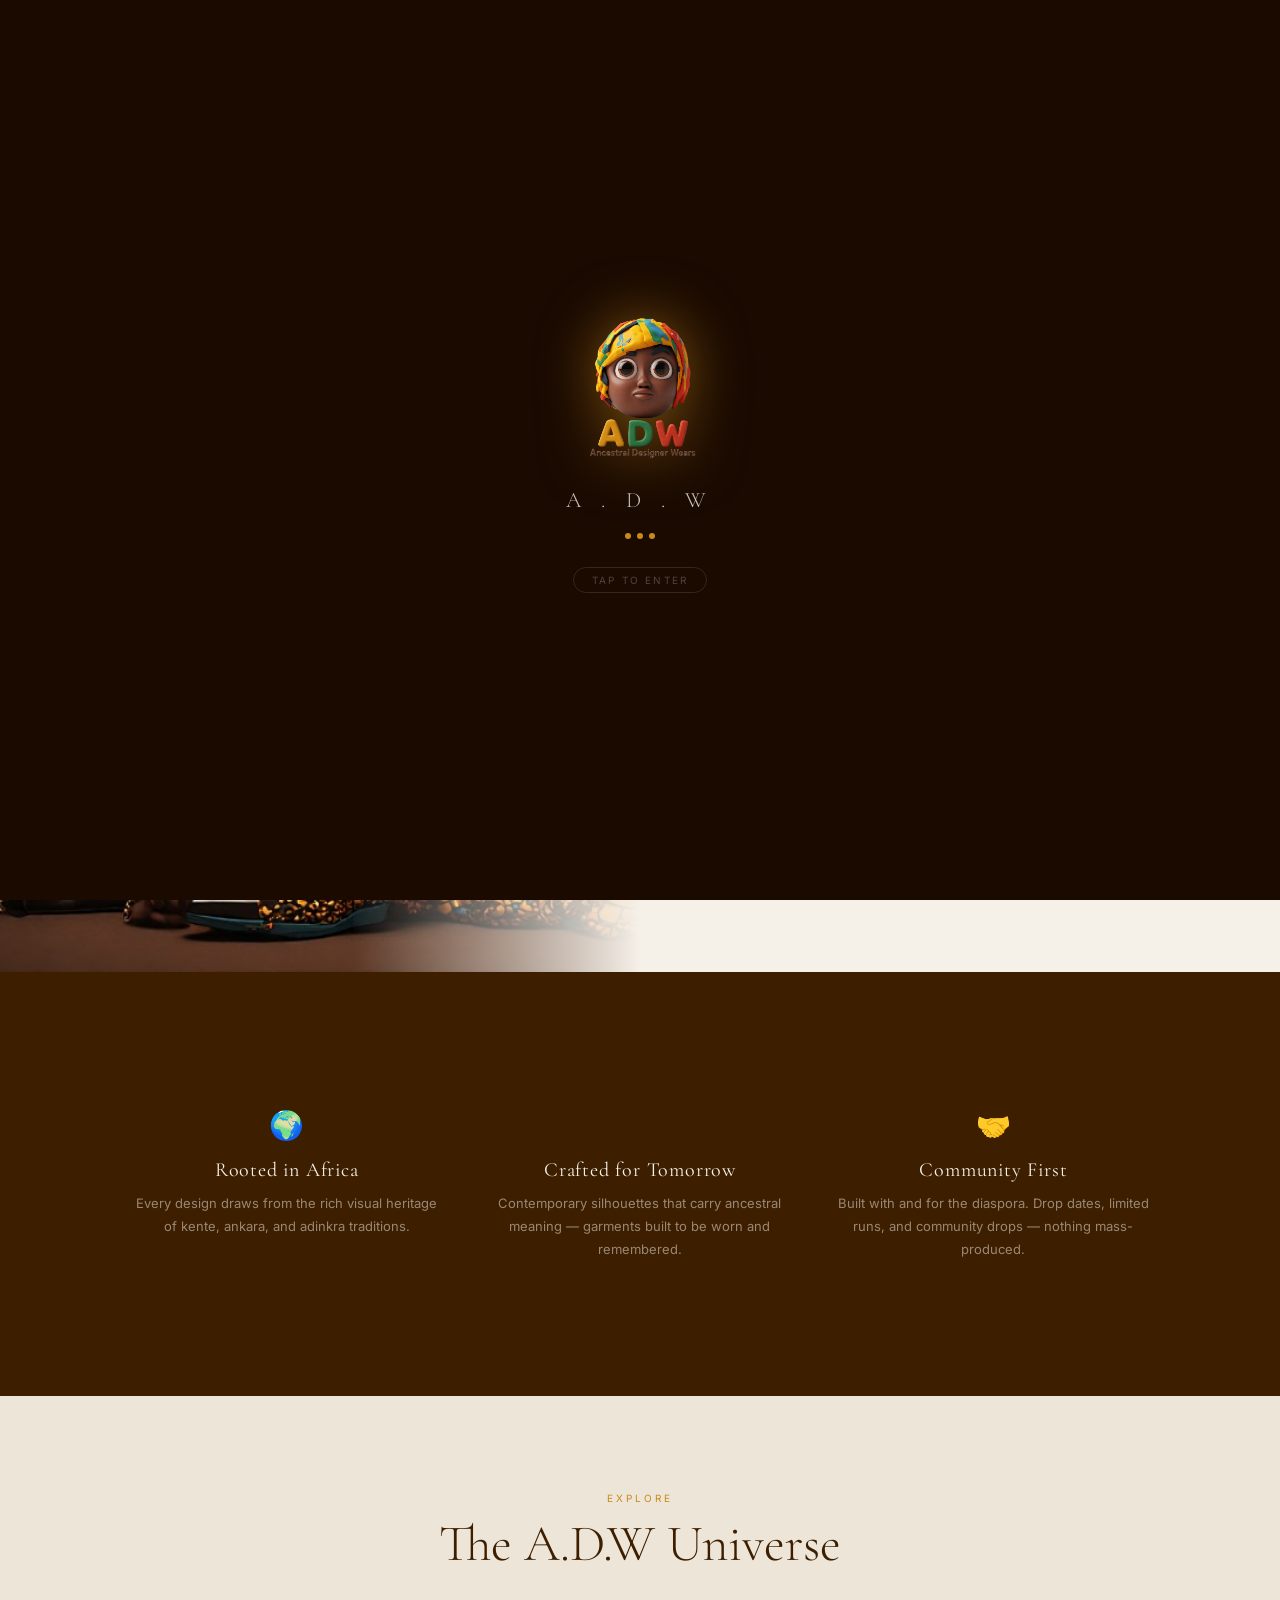
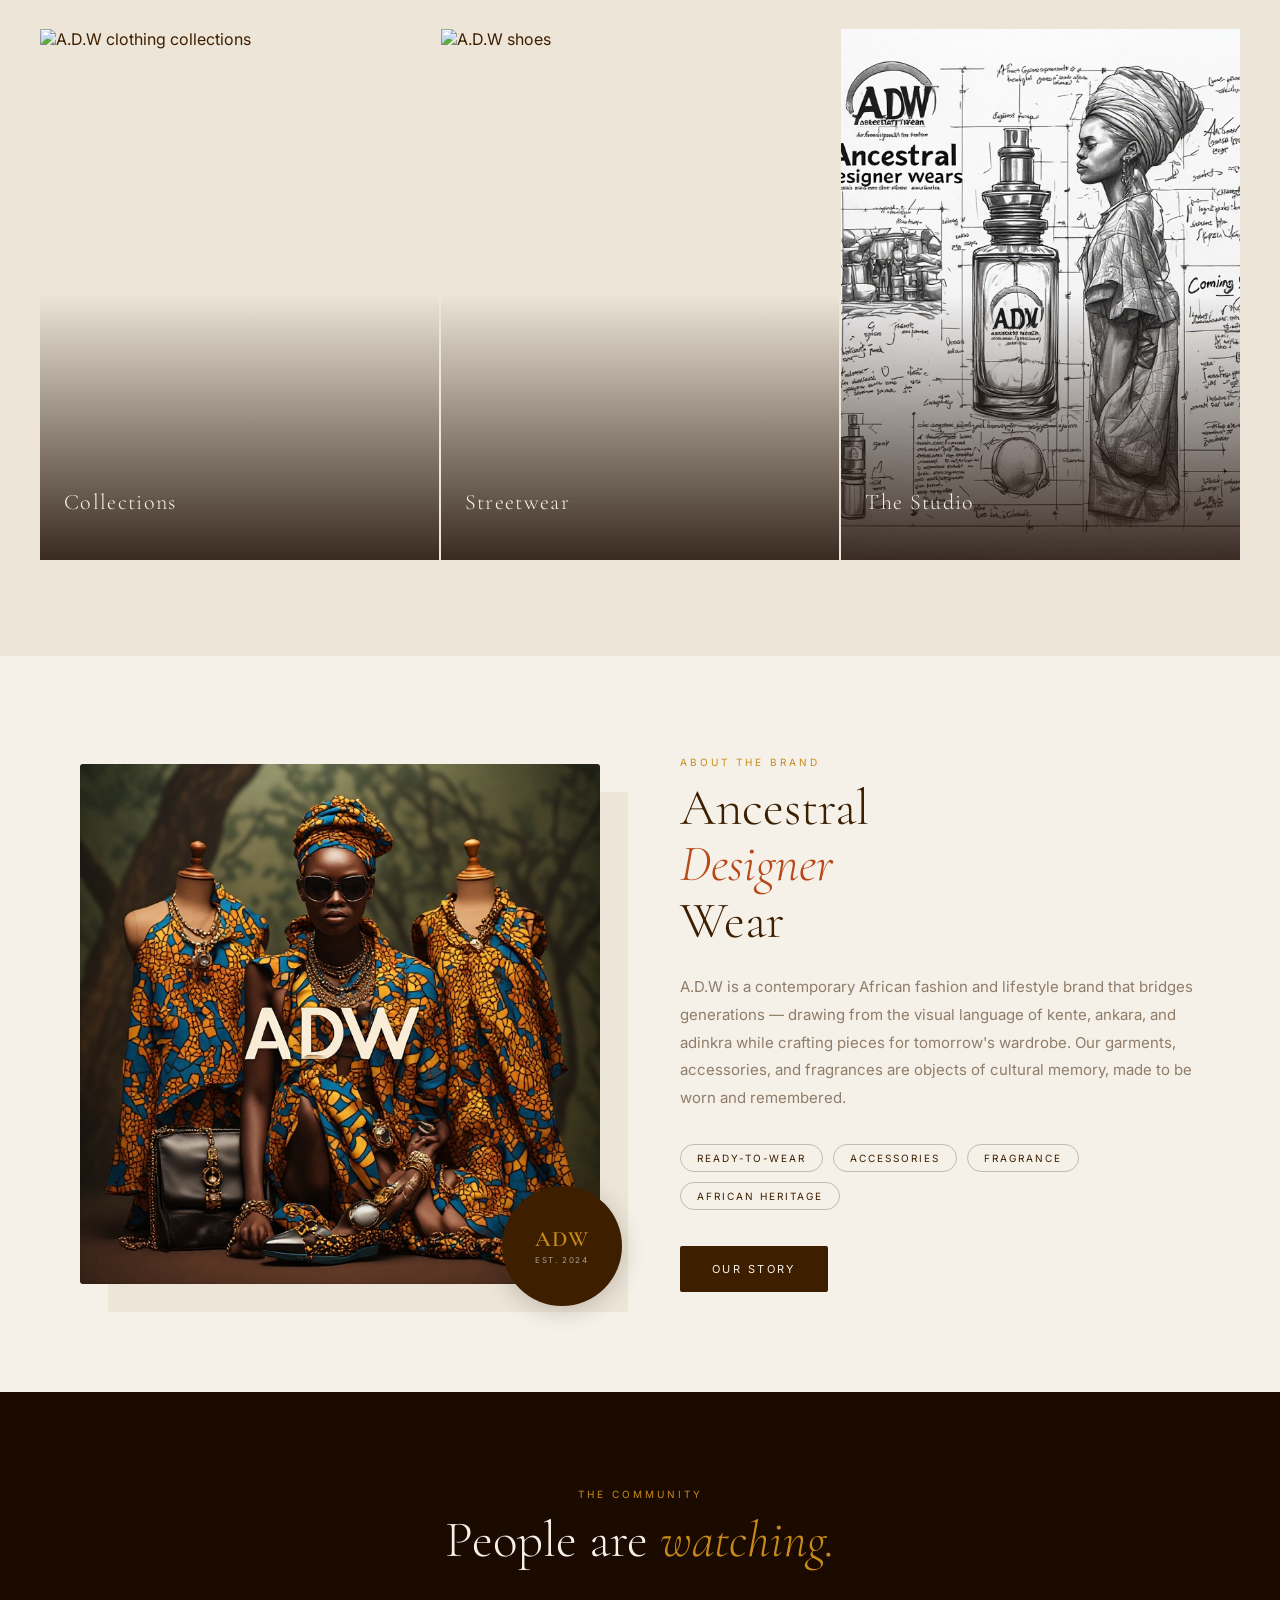
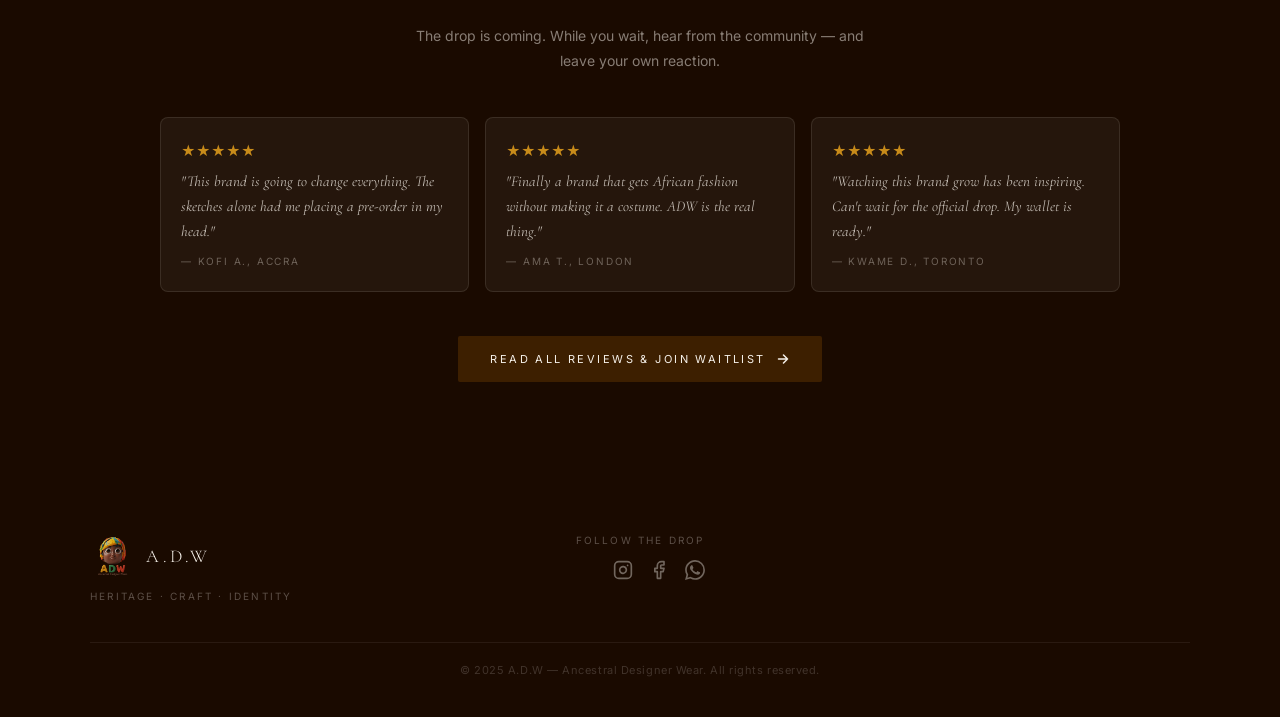
==== commit 6c16d4a9: "Fix splash logo (transparent), top-right MENU dropdown nav, no-cache headers" ====
--- a/index.html
+++ b/index.html
@@ -2,6 +2,7 @@
 <html lang="en">
 <head>
   <meta charset="UTF-8" />
+  <style>.nav-links{display:none!important}.nav-links.open{display:flex!important}</style>
   <meta name="viewport" content="width=device-width, initial-scale=1.0" />
   <title>A.D.W — Ancestral Designer Wear</title>
   <meta name="description" content="A.D.W — Ancestral Designer Wear. Where heritage meets haute couture. Rooted in African artistry." />
@@ -14,7 +15,7 @@
   <link rel="preconnect" href="https://fonts.googleapis.com" />
   <link rel="preconnect" href="https://fonts.gstatic.com" crossorigin />
   <link href="https://fonts.googleapis.com/css2?family=Cormorant+Garamond:ital,wght@0,300;0,400;0,600;1,300;1,400&family=Inter:wght@300;400;500;600&display=swap" rel="stylesheet" />
-  <link rel="stylesheet" href="./assets/style.css" />
+  <link rel="stylesheet" href="./assets/style.css?v=2" />
   <style>
     /* ── Hero ──────────────────────────────────────────────── */
     #hero {
@@ -185,7 +186,7 @@
   <!-- ── Loader ── -->
   <div id="adw-loader" role="status" aria-label="Loading A.D.W">
     <div class="logo-wrap">
-      <img src="./assets/new_adw_logo.png" alt="" aria-hidden="true" />
+      <img src="./assets/adw-logo-nobg.png" alt="" aria-hidden="true" />
     </div>
     <div class="loader-brand">A . D . W</div>
     <div class="loader-dots" aria-hidden="true"><span></span><span></span><span></span></div>
@@ -240,8 +241,9 @@
       <li><a href="./reviews.html">Reviews</a></li>
       <li><a href="./contact.html">Contact</a></li>
     </ul>
-    <button class="nav-hamburger" id="nav-hamburger" aria-label="Open menu" aria-expanded="false">
-      <span></span><span></span><span></span>
+    <button class="nav-hamburger" id="nav-hamburger" aria-label="Toggle menu" aria-expanded="false">
+      <div class="nav-hamburger-bars"><span></span><span></span><span></span></div>
+      <span class="nav-hamburger-label">Menu</span>
     </button>
   </nav>
 
--- a/assets/style.css
+++ b/assets/style.css
@@ -79,8 +79,8 @@
   display: flex; align-items: center; justify-content: space-between;
   padding: 0 40px;
   height: var(--nav-h);
-  background: rgba(245,240,232,.92);
-  backdrop-filter: blur(14px); -webkit-backdrop-filter: blur(14px);
+  background: rgba(245,240,232,.95);
+  backdrop-filter: blur(16px); -webkit-backdrop-filter: blur(16px);
   border-bottom: 1px solid rgba(61,31,0,.08);
   transition: background .3s;
 }
@@ -93,88 +93,119 @@
   font-family: var(--serif); font-size:17px; font-weight:600;
   letter-spacing:.12em; color:var(--brown); text-transform:uppercase;
 }
-.nav-links { display:flex; gap:28px; list-style:none; align-items:center; }
-.nav-links > li > a {
-  font-size:11px; letter-spacing:.2em; text-transform:uppercase;
-  color:var(--muted); text-decoration:none; transition:color .2s;
-  white-space: nowrap;
-}
-.nav-links > li > a:hover,
-.nav-links > li > a.active { color:var(--brown); }
-
-/* ── Desktop Collections Dropdown ───────────────────────── */
-.has-dropdown { position: relative; }
-.has-dropdown > a::after {
-  content:'▾'; font-size:9px; vertical-align:middle;
-  opacity:.5; margin-left:3px;
-}
-.nav-dropdown {
-  position: absolute; top: calc(100% + 16px); left:50%;
-  transform: translateX(-50%) translateY(-8px);
+
+/* ── MENU button — always top-right ─────────────────────── */
+.nav-hamburger {
+  display: flex; align-items: center; gap: 10px;
+  background: none; border: 1.5px solid rgba(61,31,0,.18);
+  border-radius: 4px; cursor: pointer;
+  padding: 8px 14px; flex-shrink: 0;
+  transition: border-color .2s, background .2s;
+}
+.nav-hamburger:hover { border-color: var(--brown); background: rgba(61,31,0,.04); }
+.nav-hamburger-bars { display:flex; flex-direction:column; gap:4px; }
+.nav-hamburger-bars span {
+  display:block; width:20px; height:1.5px; background:var(--brown);
+  border-radius:2px; transition:transform .22s, opacity .22s;
+}
+.nav-hamburger-label {
+  font-size:10px; letter-spacing:.22em; text-transform:uppercase;
+  color:var(--brown); font-family:var(--sans); font-weight:500;
+  line-height:1;
+}
+/* X animation */
+.nav-hamburger.open .nav-hamburger-bars span:nth-child(1) { transform:translateY(5.5px) rotate(45deg); }
+.nav-hamburger.open .nav-hamburger-bars span:nth-child(2) { opacity:0; transform:scaleX(0); }
+.nav-hamburger.open .nav-hamburger-bars span:nth-child(3) { transform:translateY(-5.5px) rotate(-45deg); }
+
+/* ── Dropdown panel — full-width, below nav ─────────────── */
+.nav-links {
+  display: none;
+  position: absolute; top:100%; left:0; right:0;
+  flex-direction: column; gap:0;
   background: var(--cream);
-  border: 1px solid rgba(61,31,0,.1);
-  border-radius: 6px; padding: 22px 4px 20px;
-  box-shadow: 0 20px 60px rgba(26,10,0,.16);
-  display: grid; grid-template-columns: repeat(4, 1fr);
-  gap: 0; min-width: 600px;
-  opacity: 0; visibility: hidden;
-  transition: opacity .22s ease, transform .22s ease, visibility .22s;
-  z-index:300;
-}
-.has-dropdown:hover .nav-dropdown,
-.has-dropdown:focus-within .nav-dropdown {
-  opacity:1; visibility:visible; transform:translateX(-50%) translateY(0);
-}
-.nav-dropdown-col { padding:0 20px; border-right:1px solid rgba(61,31,0,.07); }
-.nav-dropdown-col:last-child { border-right:none; }
-.nav-dropdown-heading {
-  display:block; font-size:8px; letter-spacing:.28em; text-transform:uppercase;
-  color:var(--gold); margin-bottom:10px; padding-bottom:8px;
-  border-bottom:1px solid rgba(200,139,26,.15); white-space:nowrap;
-}
-.nav-dropdown a {
-  display:block; font-size:11px; letter-spacing:.14em; text-transform:uppercase;
-  color:var(--muted); text-decoration:none; padding:8px 0; transition:color .15s;
-  white-space:nowrap;
-}
-.nav-dropdown a:hover { color:var(--brown); }
-
-/* ── Hamburger Button ───────────────────────────────────── */
-.nav-hamburger {
-  display:none; background:none; border:none; cursor:pointer;
-  padding:6px; flex-direction:column; gap:5px; flex-shrink:0;
-}
-.nav-hamburger span {
-  display:block; width:22px; height:1.5px; background:var(--brown);
-  border-radius:2px; transition:transform .22s, opacity .22s;
-}
-.nav-hamburger.open span:nth-child(1) { transform:translateY(6.5px) rotate(45deg); }
-.nav-hamburger.open span:nth-child(2) { opacity:0; transform:scaleX(0); }
-.nav-hamburger.open span:nth-child(3) { transform:translateY(-6.5px) rotate(-45deg); }
-
-/* ── Mobile Nav ─────────────────────────────────────────── */
+  border-top: 2px solid var(--gold);
+  box-shadow: 0 24px 64px rgba(26,10,0,.18);
+  z-index:199;
+  max-height: calc(100vh - var(--nav-h)); overflow-y:auto;
+  list-style: none;
+}
+.nav-links.open { display:flex; }
+
+/* Desktop: two-column grid layout inside dropdown */
+@media (min-width:821px) {
+  .nav-links {
+    display: none;
+    flex-direction: row; flex-wrap: wrap;
+    padding: 0;
+  }
+  .nav-links.open { display:flex; }
+  .nav-links > li {
+    flex: 0 0 auto;
+    border-right: 1px solid rgba(61,31,0,.07);
+  }
+  .nav-links > li:last-child { border-right:none; margin-left:auto; }
+  .nav-links > li > a {
+    display: flex; align-items: center;
+    padding: 22px 32px; font-size:11px;
+    letter-spacing:.2em; text-transform:uppercase;
+    color:var(--muted); text-decoration:none;
+    transition: color .2s, background .2s;
+    height: 100%; white-space:nowrap;
+  }
+  .nav-links > li > a:hover,
+  .nav-links > li > a.active { color:var(--brown); background: rgba(61,31,0,.03); }
+
+  /* Collections sub-panel on desktop */
+  .has-dropdown { position:relative; }
+  .has-dropdown > a::after {
+    content:'▾'; font-size:9px; vertical-align:middle;
+    opacity:.5; margin-left:4px;
+  }
+  .nav-dropdown {
+    position:absolute; top:100%; left:0;
+    background:var(--cream);
+    border:1px solid rgba(61,31,0,.1); border-top:2px solid var(--gold);
+    border-radius:0 0 6px 6px; padding:22px 4px 20px;
+    box-shadow:0 20px 48px rgba(26,10,0,.14);
+    display:grid; grid-template-columns:repeat(4,1fr);
+    gap:0; min-width:560px;
+    opacity:0; visibility:hidden;
+    transition:opacity .2s, transform .2s, visibility .2s;
+    transform:translateY(-6px); z-index:300;
+  }
+  .has-dropdown:hover .nav-dropdown,
+  .has-dropdown:focus-within .nav-dropdown {
+    opacity:1; visibility:visible; transform:translateY(0);
+  }
+  .nav-dropdown-col { padding:0 20px; border-right:1px solid rgba(61,31,0,.07); }
+  .nav-dropdown-col:last-child { border-right:none; }
+  .nav-dropdown-heading {
+    display:block; font-size:8px; letter-spacing:.28em; text-transform:uppercase;
+    color:var(--gold); margin-bottom:10px; padding-bottom:8px;
+    border-bottom:1px solid rgba(200,139,26,.15); white-space:nowrap;
+  }
+  .nav-dropdown a {
+    display:block; font-size:11px; letter-spacing:.14em; text-transform:uppercase;
+    color:var(--muted); text-decoration:none; padding:8px 0;
+    transition:color .15s; white-space:nowrap;
+  }
+  .nav-dropdown a:hover { color:var(--brown); }
+  .mobile-sub { display:none; }
+}
+
+/* Mobile nav ───────────────────────────────────────────── */
 @media (max-width:820px) {
   nav { padding:0 20px; }
   .nav-logo span { font-size:15px; }
-  .nav-hamburger { display:flex; }
-  .nav-links {
-    display: none;
-    position: absolute; top:100%; left:0; right:0;
-    flex-direction: column; gap:0;
-    background: var(--cream);
-    border-top: 1px solid rgba(61,31,0,.1);
-    box-shadow: 0 16px 48px rgba(26,10,0,.16);
-    padding: 8px 0 24px; z-index:199;
-    max-height: calc(100vh - var(--nav-h)); overflow-y:auto;
-  }
-  .nav-links.open { display:flex; }
   .nav-links > li { border-bottom:1px solid rgba(61,31,0,.06); width:100%; }
   .nav-links > li > a {
-    display:block; padding:16px 28px; font-size:13px;
-    letter-spacing:.16em; color:var(--brown);
+    display:block; padding:17px 28px; font-size:13px;
+    letter-spacing:.16em; color:var(--brown); text-decoration:none;
+    transition:background .15s;
   }
   .nav-links > li > a:hover { background:var(--warm); }
-  .has-dropdown > a::after { float:right; font-size:11px; margin-right:4px; }
+  .has-dropdown > a::after { content:'▾'; float:right; font-size:11px; }
   .nav-dropdown { display:none !important; }
 
   /* Mobile sub-links */
@@ -182,18 +213,15 @@
     list-style:none; background:var(--warm);
     border-top:1px solid rgba(61,31,0,.06);
     max-height:0; overflow:hidden;
-    transition: max-height .3s ease;
+    transition: max-height .35s ease;
   }
   .mobile-sub.open { max-height:600px; }
   .mobile-sub li a {
-    display:block; padding:12px 40px;
+    display:block; padding:13px 44px;
     font-size:11px; letter-spacing:.16em; text-transform:uppercase;
     color:var(--muted); text-decoration:none; transition:color .15s;
   }
   .mobile-sub li a:hover { color:var(--brown); }
-}
-@media (min-width:821px) {
-  .mobile-sub { display:none; }
 }
 
 /* ── Page body offset ───────────────────────────────────── */
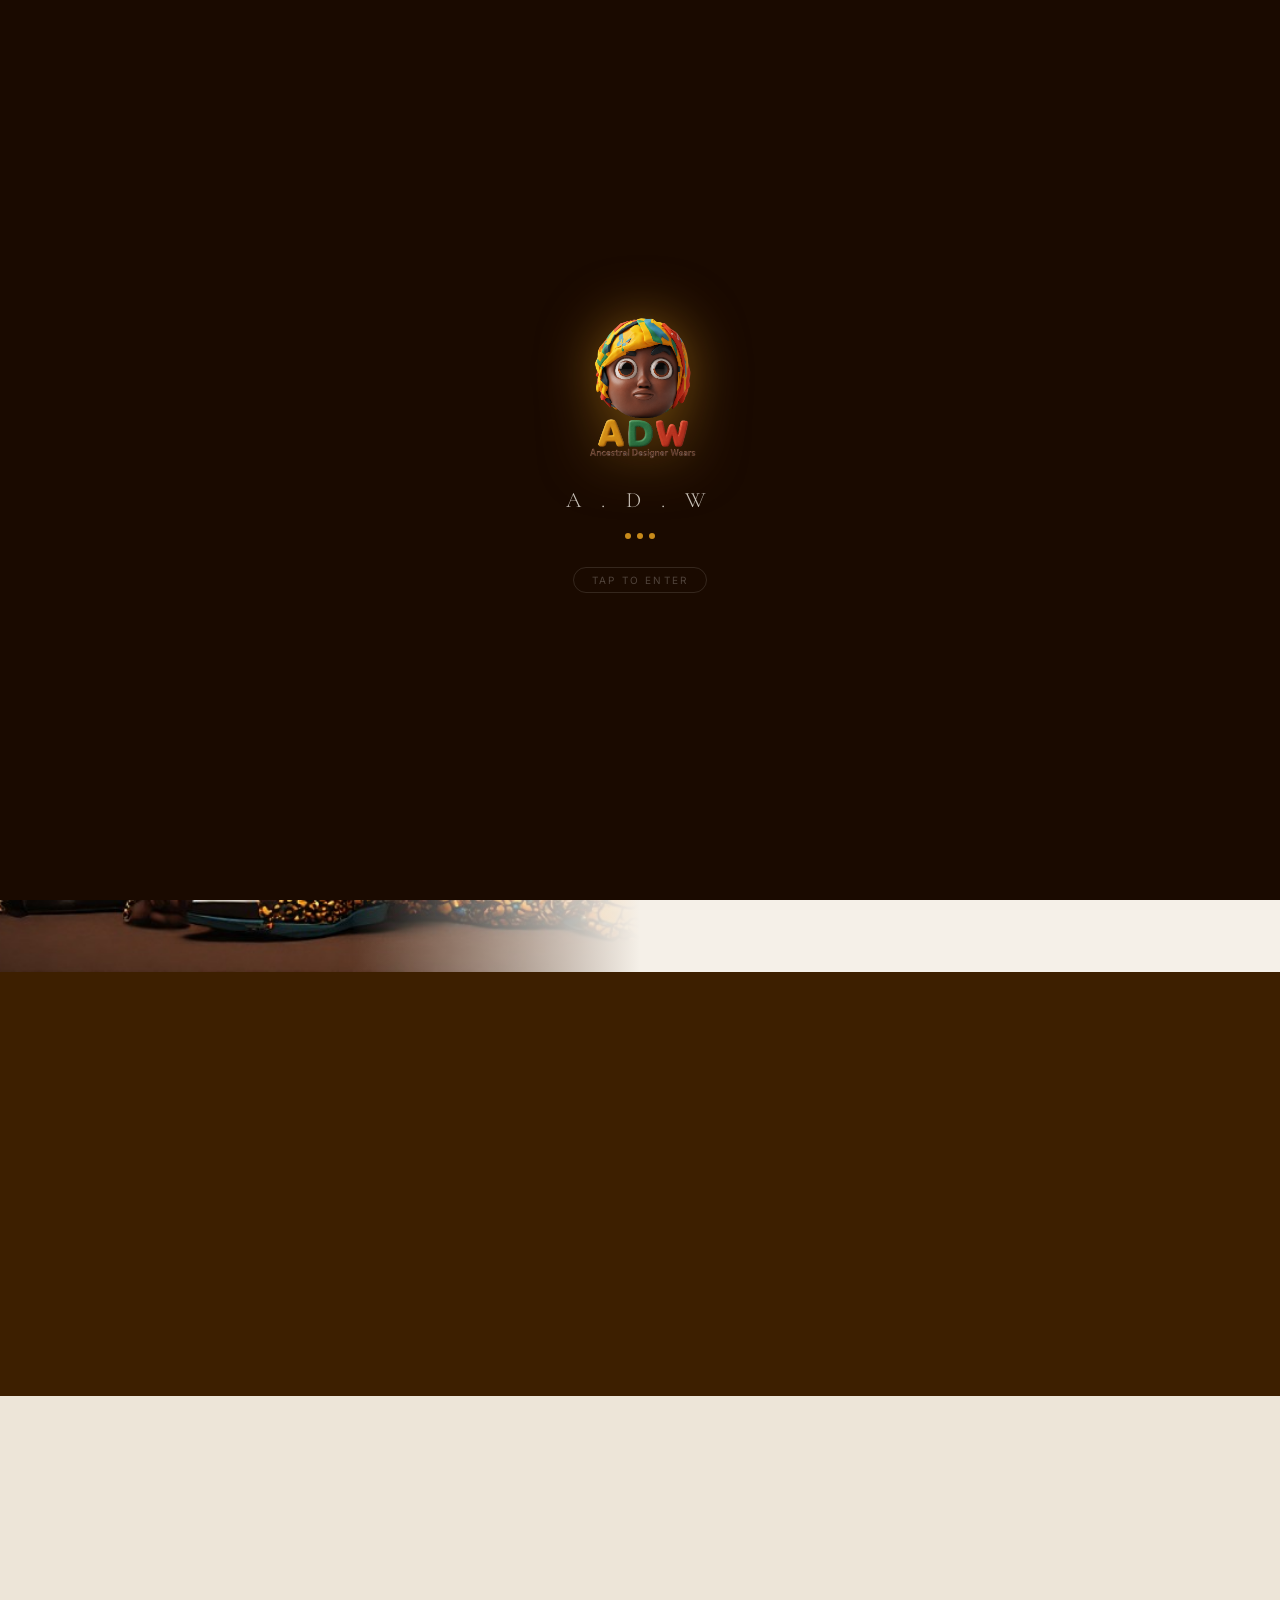
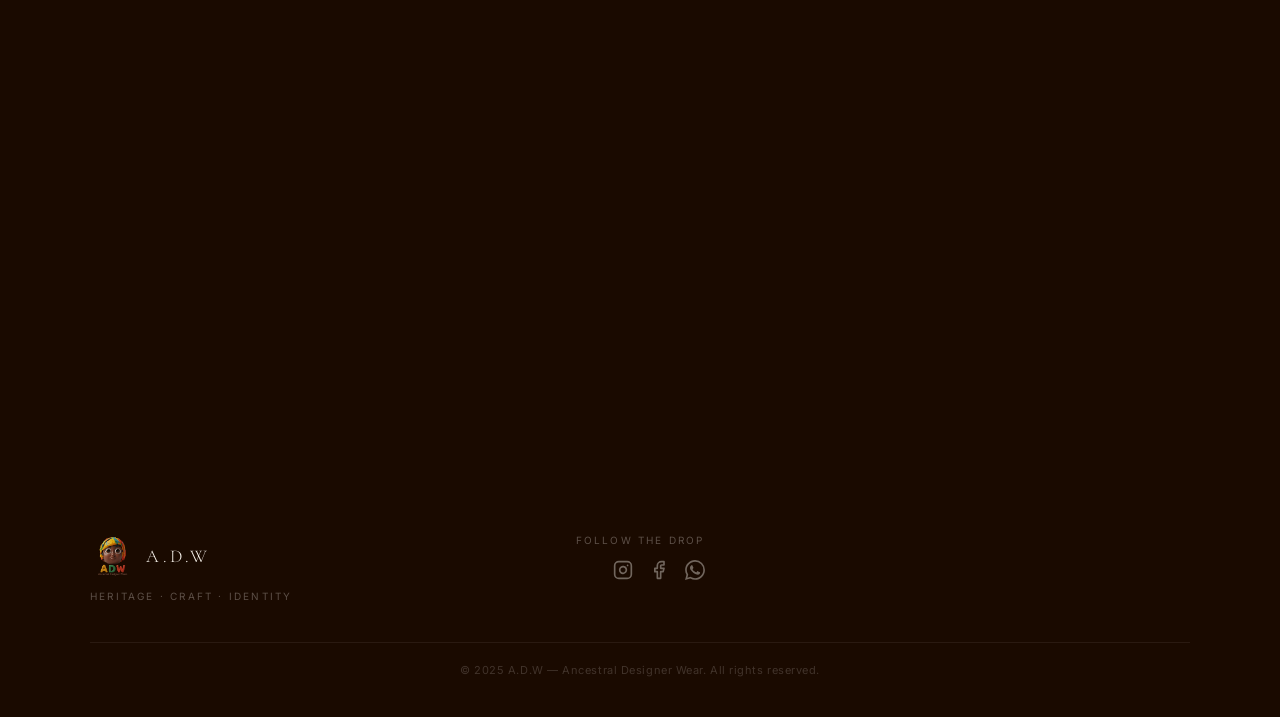
==== commit 7b00a034: "Replace nav: full-screen overlay with staggered links, top-right MENU button, curtain-wipe animation" ====
--- a/index.html
+++ b/index.html
@@ -2,7 +2,7 @@
 <html lang="en">
 <head>
   <meta charset="UTF-8" />
-  <style>.nav-links{display:none!important}.nav-links.open{display:flex!important}</style>
+  <style>.nav-overlay{clip-path:inset(0 0 100% 0)!important;pointer-events:none!important}.nav-overlay.open{clip-path:inset(0 0 0% 0)!important;pointer-events:auto!important}</style>
   <meta name="viewport" content="width=device-width, initial-scale=1.0" />
   <title>A.D.W — Ancestral Designer Wear</title>
   <meta name="description" content="A.D.W — Ancestral Designer Wear. Where heritage meets haute couture. Rooted in African artistry." />
@@ -199,53 +199,32 @@
       <img src="./assets/adw-logo-nobg.png" alt="A.D.W logo" />
       <span>A.D.W</span>
     </a>
-    <ul class="nav-links" id="nav-links">
-      <li class="has-dropdown">
-        <a href="./collections.html" class="active">Collections</a>
-        <div class="nav-dropdown">
-          <div class="nav-dropdown-col">
-            <span class="nav-dropdown-heading">T-Shirts</span>
-            <a href="./collections.html?cat=tshirt&sub=short-sleeve">Short Sleeve</a>
-            <a href="./collections.html?cat=tshirt&sub=long-sleeve">Long Sleeve</a>
-          </div>
-          <div class="nav-dropdown-col">
-            <span class="nav-dropdown-heading">Trousers</span>
-            <a href="./collections.html?cat=trousers&sub=shorts">Shorts</a>
-            <a href="./collections.html?cat=trousers&sub=long-trousers">Long Trousers</a>
-          </div>
-          <div class="nav-dropdown-col">
-            <span class="nav-dropdown-heading">Shoes</span>
-            <a href="./collections.html?cat=shoes&sub=slides">Slides</a>
-            <a href="./collections.html?cat=shoes&sub=sneakers">Sneakers</a>
-          </div>
-          <div class="nav-dropdown-col">
-            <span class="nav-dropdown-heading">Joggers</span>
-            <a href="./collections.html?cat=joggers&sub=top">Tops</a>
-            <a href="./collections.html?cat=joggers&sub=bottoms">Trousers</a>
-          </div>
-        </div>
-        <ul class="mobile-sub" id="mobile-collections-sub">
-          <li><a href="./collections.html?cat=tshirt&sub=short-sleeve">Short Sleeve Tees</a></li>
-          <li><a href="./collections.html?cat=tshirt&sub=long-sleeve">Long Sleeve Tees</a></li>
-          <li><a href="./collections.html?cat=trousers&sub=shorts">Shorts</a></li>
-          <li><a href="./collections.html?cat=trousers&sub=long-trousers">Long Trousers</a></li>
-          <li><a href="./collections.html?cat=shoes&sub=slides">Slides</a></li>
-          <li><a href="./collections.html?cat=shoes&sub=sneakers">Sneakers</a></li>
-          <li><a href="./collections.html?cat=joggers&sub=top">Jogger Tops</a></li>
-          <li><a href="./collections.html?cat=joggers&sub=bottoms">Jogger Trousers</a></li>
-        </ul>
-      </li>
-      <li><a href="./streetwear.html">Streetwear</a></li>
-      <li><a href="./studio.html">Studio</a></li>
-      <li><a href="./about.html">About</a></li>
-      <li><a href="./reviews.html">Reviews</a></li>
-      <li><a href="./contact.html">Contact</a></li>
-    </ul>
-    <button class="nav-hamburger" id="nav-hamburger" aria-label="Toggle menu" aria-expanded="false">
-      <div class="nav-hamburger-bars"><span></span><span></span><span></span></div>
-      <span class="nav-hamburger-label">Menu</span>
+    <button class="menu-btn" id="menu-btn" aria-label="Open menu" aria-expanded="false">
+      <span class="menu-btn-label">Menu</span>
+      <div class="menu-btn-lines"><span></span><span></span></div>
     </button>
   </nav>
+
+  <div class="nav-overlay" id="nav-overlay" aria-hidden="true">
+    <div class="overlay-wrap">
+      <nav class="overlay-nav">
+        <a href="./collections.html" class="overlay-link">Collections</a>
+        <a href="./streetwear.html"  class="overlay-link">Streetwear</a>
+        <a href="./studio.html"      class="overlay-link">Studio</a>
+        <a href="./about.html"       class="overlay-link">About</a>
+        <a href="./reviews.html"     class="overlay-link">Reviews</a>
+        <a href="./contact.html"     class="overlay-link">Contact</a>
+      </nav>
+      <div class="overlay-deco">
+        <p class="overlay-tagline">Ancestral<br><em>Designer</em><br>Wear</p>
+      </div>
+    </div>
+    <div class="overlay-footer">
+      <a href="https://www.instagram.com/adwears233/" target="_blank" rel="noopener">Instagram</a>
+      <a href="https://www.facebook.com/share/1FLLn61R7K/" target="_blank" rel="noopener">Facebook</a>
+      <span class="overlay-footer-copy">© 2025 A.D.W</span>
+    </div>
+  </div>
 
   <main class="page-body">
 
@@ -480,5 +459,35 @@
       document.querySelectorAll('.reveal').forEach(function(el){ obs.observe(el); });
     })();
   </script>
+  <script>
+    (function() {
+      var btn     = document.getElementById('menu-btn');
+      var overlay = document.getElementById('nav-overlay');
+      function openMenu() {
+        overlay.classList.add('open');
+        btn.classList.add('open');
+        btn.setAttribute('aria-expanded', 'true');
+        overlay.setAttribute('aria-hidden', 'false');
+        document.body.style.overflow = 'hidden';
+      }
+      function closeMenu() {
+        overlay.classList.remove('open');
+        btn.classList.remove('open');
+        btn.setAttribute('aria-expanded', 'false');
+        overlay.setAttribute('aria-hidden', 'true');
+        document.body.style.overflow = '';
+      }
+      btn.addEventListener('click', function() {
+        overlay.classList.contains('open') ? closeMenu() : openMenu();
+      });
+      document.addEventListener('keydown', function(e) {
+        if (e.key === 'Escape') closeMenu();
+      });
+      // Close overlay if a link in it is clicked
+      overlay.querySelectorAll('.overlay-link').forEach(function(link) {
+        link.addEventListener('click', function() { closeMenu(); });
+      });
+    })();
+  </script>
 </body>
 </html>
--- a/assets/style.css
+++ b/assets/style.css
@@ -73,155 +73,159 @@
 }
 #adw-loader:hover .loader-hint { color:rgba(245,240,232,.6); border-color:rgba(245,240,232,.3); }
 
-/* ── Nav ────────────────────────────────────────────────── */
+/* ── Nav bar ─────────────────────────────────────────────── */
 nav {
-  position: fixed; top:0; left:0; right:0; z-index:200;
+  position: fixed; top:0; left:0; right:0; z-index:500;
   display: flex; align-items: center; justify-content: space-between;
-  padding: 0 40px;
+  padding: 0 48px;
   height: var(--nav-h);
-  background: rgba(245,240,232,.95);
-  backdrop-filter: blur(16px); -webkit-backdrop-filter: blur(16px);
-  border-bottom: 1px solid rgba(61,31,0,.08);
-  transition: background .3s;
+  background: rgba(245,240,232,.96);
+  backdrop-filter: blur(18px); -webkit-backdrop-filter: blur(18px);
+  border-bottom: 1px solid rgba(61,31,0,.07);
 }
 .nav-logo {
-  display: flex; align-items: center; gap: 12px; text-decoration: none;
-  flex-shrink: 0;
-}
-.nav-logo img { width:38px; height:38px; object-fit:contain; }
+  display: flex; align-items: center; gap: 11px; text-decoration: none;
+  flex-shrink: 0; z-index: 1;
+}
+.nav-logo img { width: 36px; height: 36px; object-fit: contain; }
 .nav-logo span {
-  font-family: var(--serif); font-size:17px; font-weight:600;
-  letter-spacing:.12em; color:var(--brown); text-transform:uppercase;
-}
-
-/* ── MENU button — always top-right ─────────────────────── */
-.nav-hamburger {
-  display: flex; align-items: center; gap: 10px;
-  background: none; border: 1.5px solid rgba(61,31,0,.18);
-  border-radius: 4px; cursor: pointer;
-  padding: 8px 14px; flex-shrink: 0;
-  transition: border-color .2s, background .2s;
-}
-.nav-hamburger:hover { border-color: var(--brown); background: rgba(61,31,0,.04); }
-.nav-hamburger-bars { display:flex; flex-direction:column; gap:4px; }
-.nav-hamburger-bars span {
-  display:block; width:20px; height:1.5px; background:var(--brown);
-  border-radius:2px; transition:transform .22s, opacity .22s;
-}
-.nav-hamburger-label {
-  font-size:10px; letter-spacing:.22em; text-transform:uppercase;
-  color:var(--brown); font-family:var(--sans); font-weight:500;
-  line-height:1;
-}
-/* X animation */
-.nav-hamburger.open .nav-hamburger-bars span:nth-child(1) { transform:translateY(5.5px) rotate(45deg); }
-.nav-hamburger.open .nav-hamburger-bars span:nth-child(2) { opacity:0; transform:scaleX(0); }
-.nav-hamburger.open .nav-hamburger-bars span:nth-child(3) { transform:translateY(-5.5px) rotate(-45deg); }
-
-/* ── Dropdown panel — full-width, below nav ─────────────── */
-.nav-links {
-  display: none;
-  position: absolute; top:100%; left:0; right:0;
-  flex-direction: column; gap:0;
-  background: var(--cream);
-  border-top: 2px solid var(--gold);
-  box-shadow: 0 24px 64px rgba(26,10,0,.18);
-  z-index:199;
-  max-height: calc(100vh - var(--nav-h)); overflow-y:auto;
-  list-style: none;
-}
-.nav-links.open { display:flex; }
-
-/* Desktop: two-column grid layout inside dropdown */
-@media (min-width:821px) {
-  .nav-links {
-    display: none;
-    flex-direction: row; flex-wrap: wrap;
-    padding: 0;
-  }
-  .nav-links.open { display:flex; }
-  .nav-links > li {
-    flex: 0 0 auto;
-    border-right: 1px solid rgba(61,31,0,.07);
-  }
-  .nav-links > li:last-child { border-right:none; margin-left:auto; }
-  .nav-links > li > a {
-    display: flex; align-items: center;
-    padding: 22px 32px; font-size:11px;
-    letter-spacing:.2em; text-transform:uppercase;
-    color:var(--muted); text-decoration:none;
-    transition: color .2s, background .2s;
-    height: 100%; white-space:nowrap;
-  }
-  .nav-links > li > a:hover,
-  .nav-links > li > a.active { color:var(--brown); background: rgba(61,31,0,.03); }
-
-  /* Collections sub-panel on desktop */
-  .has-dropdown { position:relative; }
-  .has-dropdown > a::after {
-    content:'▾'; font-size:9px; vertical-align:middle;
-    opacity:.5; margin-left:4px;
-  }
-  .nav-dropdown {
-    position:absolute; top:100%; left:0;
-    background:var(--cream);
-    border:1px solid rgba(61,31,0,.1); border-top:2px solid var(--gold);
-    border-radius:0 0 6px 6px; padding:22px 4px 20px;
-    box-shadow:0 20px 48px rgba(26,10,0,.14);
-    display:grid; grid-template-columns:repeat(4,1fr);
-    gap:0; min-width:560px;
-    opacity:0; visibility:hidden;
-    transition:opacity .2s, transform .2s, visibility .2s;
-    transform:translateY(-6px); z-index:300;
-  }
-  .has-dropdown:hover .nav-dropdown,
-  .has-dropdown:focus-within .nav-dropdown {
-    opacity:1; visibility:visible; transform:translateY(0);
-  }
-  .nav-dropdown-col { padding:0 20px; border-right:1px solid rgba(61,31,0,.07); }
-  .nav-dropdown-col:last-child { border-right:none; }
-  .nav-dropdown-heading {
-    display:block; font-size:8px; letter-spacing:.28em; text-transform:uppercase;
-    color:var(--gold); margin-bottom:10px; padding-bottom:8px;
-    border-bottom:1px solid rgba(200,139,26,.15); white-space:nowrap;
-  }
-  .nav-dropdown a {
-    display:block; font-size:11px; letter-spacing:.14em; text-transform:uppercase;
-    color:var(--muted); text-decoration:none; padding:8px 0;
-    transition:color .15s; white-space:nowrap;
-  }
-  .nav-dropdown a:hover { color:var(--brown); }
-  .mobile-sub { display:none; }
-}
-
-/* Mobile nav ───────────────────────────────────────────── */
+  font-family: var(--serif); font-size: 17px; font-weight: 600;
+  letter-spacing: .14em; color: var(--brown); text-transform: uppercase;
+}
+
+/* ── MENU button — top right ─────────────────────────────── */
+.menu-btn {
+  display: flex; align-items: center; gap: 13px;
+  background: none; border: none; cursor: pointer;
+  padding: 6px 0; z-index: 1;
+  transition: opacity .2s;
+}
+.menu-btn:hover { opacity: .72; }
+.menu-btn-label {
+  font-size: 10px; letter-spacing: .28em; text-transform: uppercase;
+  color: var(--brown); font-family: var(--sans); font-weight: 500;
+  transition: opacity .25s;
+}
+.menu-btn-lines {
+  display: flex; flex-direction: column; gap: 5px; width: 26px;
+}
+.menu-btn-lines span {
+  display: block; height: 1.5px; background: var(--brown);
+  border-radius: 2px;
+  transform-origin: center;
+  transition: transform .32s cubic-bezier(.77,0,.175,1),
+              width .25s ease, opacity .2s;
+}
+.menu-btn-lines span:nth-child(1) { width: 26px; }
+.menu-btn-lines span:nth-child(2) { width: 17px; }
+/* X state */
+.menu-btn.open .menu-btn-lines span:nth-child(1) {
+  width: 22px; transform: translateY(3.25px) rotate(45deg);
+}
+.menu-btn.open .menu-btn-lines span:nth-child(2) {
+  width: 22px; transform: translateY(-3.25px) rotate(-45deg);
+}
+.menu-btn.open .menu-btn-label { opacity: 0; }
+
+/* ── Full-screen overlay ─────────────────────────────────── */
+.nav-overlay {
+  position: fixed; inset: 0; z-index: 400;
+  background: var(--brown);
+  display: flex; flex-direction: column;
+  justify-content: center;
+  padding: 0 80px var(--nav-h);
+  /* curtain wipe from top */
+  clip-path: inset(0 0 100% 0);
+  transition: clip-path .6s cubic-bezier(.77,0,.175,1);
+  pointer-events: none;
+  overflow: hidden;
+}
+.nav-overlay.open {
+  clip-path: inset(0 0 0% 0);
+  pointer-events: auto;
+}
+
+/* inner layout */
+.overlay-wrap {
+  display: flex; align-items: center;
+  justify-content: space-between;
+  gap: 60px;
+}
+.overlay-nav {
+  display: flex; flex-direction: column; gap: 4px;
+}
+
+/* big page links */
+.overlay-link {
+  font-family: var(--serif);
+  font-size: clamp(38px, 5.5vw, 72px);
+  font-weight: 300; line-height: 1.18;
+  color: rgba(245,240,232,.18);
+  text-decoration: none; letter-spacing: .02em;
+  opacity: 0; transform: translateX(-28px);
+  transition: color .22s, opacity .45s cubic-bezier(.4,0,.2,1),
+              transform .45s cubic-bezier(.4,0,.2,1);
+  display: block;
+}
+.nav-overlay.open .overlay-link {
+  opacity: 1; transform: translateX(0);
+  color: rgba(245,240,232,.88);
+}
+/* staggered entrance */
+.nav-overlay.open .overlay-link:nth-child(1) { transition-delay: .08s; }
+.nav-overlay.open .overlay-link:nth-child(2) { transition-delay: .14s; }
+.nav-overlay.open .overlay-link:nth-child(3) { transition-delay: .20s; }
+.nav-overlay.open .overlay-link:nth-child(4) { transition-delay: .26s; }
+.nav-overlay.open .overlay-link:nth-child(5) { transition-delay: .32s; }
+.nav-overlay.open .overlay-link:nth-child(6) { transition-delay: .38s; }
+.overlay-link:hover { color: var(--gold) !important; }
+.overlay-link.active { color: var(--gold) !important; }
+
+/* right decorative block */
+.overlay-deco {
+  flex-shrink: 0; text-align: right;
+  opacity: 0; transform: translateX(20px);
+  transition: opacity .5s .3s, transform .5s .3s;
+}
+.nav-overlay.open .overlay-deco { opacity: 1; transform: translateX(0); }
+.overlay-tagline {
+  font-family: var(--serif);
+  font-size: clamp(22px, 3vw, 42px);
+  font-weight: 300; font-style: italic;
+  line-height: 1.3; letter-spacing: .04em;
+  color: rgba(245,240,232,.12);
+}
+
+/* bottom bar inside overlay */
+.overlay-footer {
+  position: absolute; bottom: 36px; left: 80px; right: 80px;
+  display: flex; align-items: center; gap: 32px;
+  border-top: 1px solid rgba(245,240,232,.08);
+  padding-top: 20px;
+  opacity: 0; transition: opacity .4s .4s;
+}
+.nav-overlay.open .overlay-footer { opacity: 1; }
+.overlay-footer a {
+  font-size: 9px; letter-spacing: .26em; text-transform: uppercase;
+  color: rgba(245,240,232,.38); text-decoration: none;
+  transition: color .2s;
+}
+.overlay-footer a:hover { color: var(--gold); }
+.overlay-footer-copy {
+  margin-left: auto;
+  font-size: 9px; letter-spacing: .18em; text-transform: uppercase;
+  color: rgba(245,240,232,.2);
+}
+
+/* ── Mobile ──────────────────────────────────────────────── */
 @media (max-width:820px) {
-  nav { padding:0 20px; }
-  .nav-logo span { font-size:15px; }
-  .nav-links > li { border-bottom:1px solid rgba(61,31,0,.06); width:100%; }
-  .nav-links > li > a {
-    display:block; padding:17px 28px; font-size:13px;
-    letter-spacing:.16em; color:var(--brown); text-decoration:none;
-    transition:background .15s;
-  }
-  .nav-links > li > a:hover { background:var(--warm); }
-  .has-dropdown > a::after { content:'▾'; float:right; font-size:11px; }
-  .nav-dropdown { display:none !important; }
-
-  /* Mobile sub-links */
-  .mobile-sub {
-    list-style:none; background:var(--warm);
-    border-top:1px solid rgba(61,31,0,.06);
-    max-height:0; overflow:hidden;
-    transition: max-height .35s ease;
-  }
-  .mobile-sub.open { max-height:600px; }
-  .mobile-sub li a {
-    display:block; padding:13px 44px;
-    font-size:11px; letter-spacing:.16em; text-transform:uppercase;
-    color:var(--muted); text-decoration:none; transition:color .15s;
-  }
-  .mobile-sub li a:hover { color:var(--brown); }
+  nav { padding: 0 24px; }
+  .nav-logo span { font-size: 15px; }
+  .nav-overlay { padding: 0 36px calc(var(--nav-h) + 20px); }
+  .overlay-wrap { flex-direction: column; align-items: flex-start; gap: 32px; }
+  .overlay-deco { display: none; }
+  .overlay-footer { left: 36px; right: 36px; bottom: 28px; }
+  .overlay-link { font-size: clamp(30px, 9vw, 52px); }
 }
 
 /* ── Page body offset ───────────────────────────────────── */
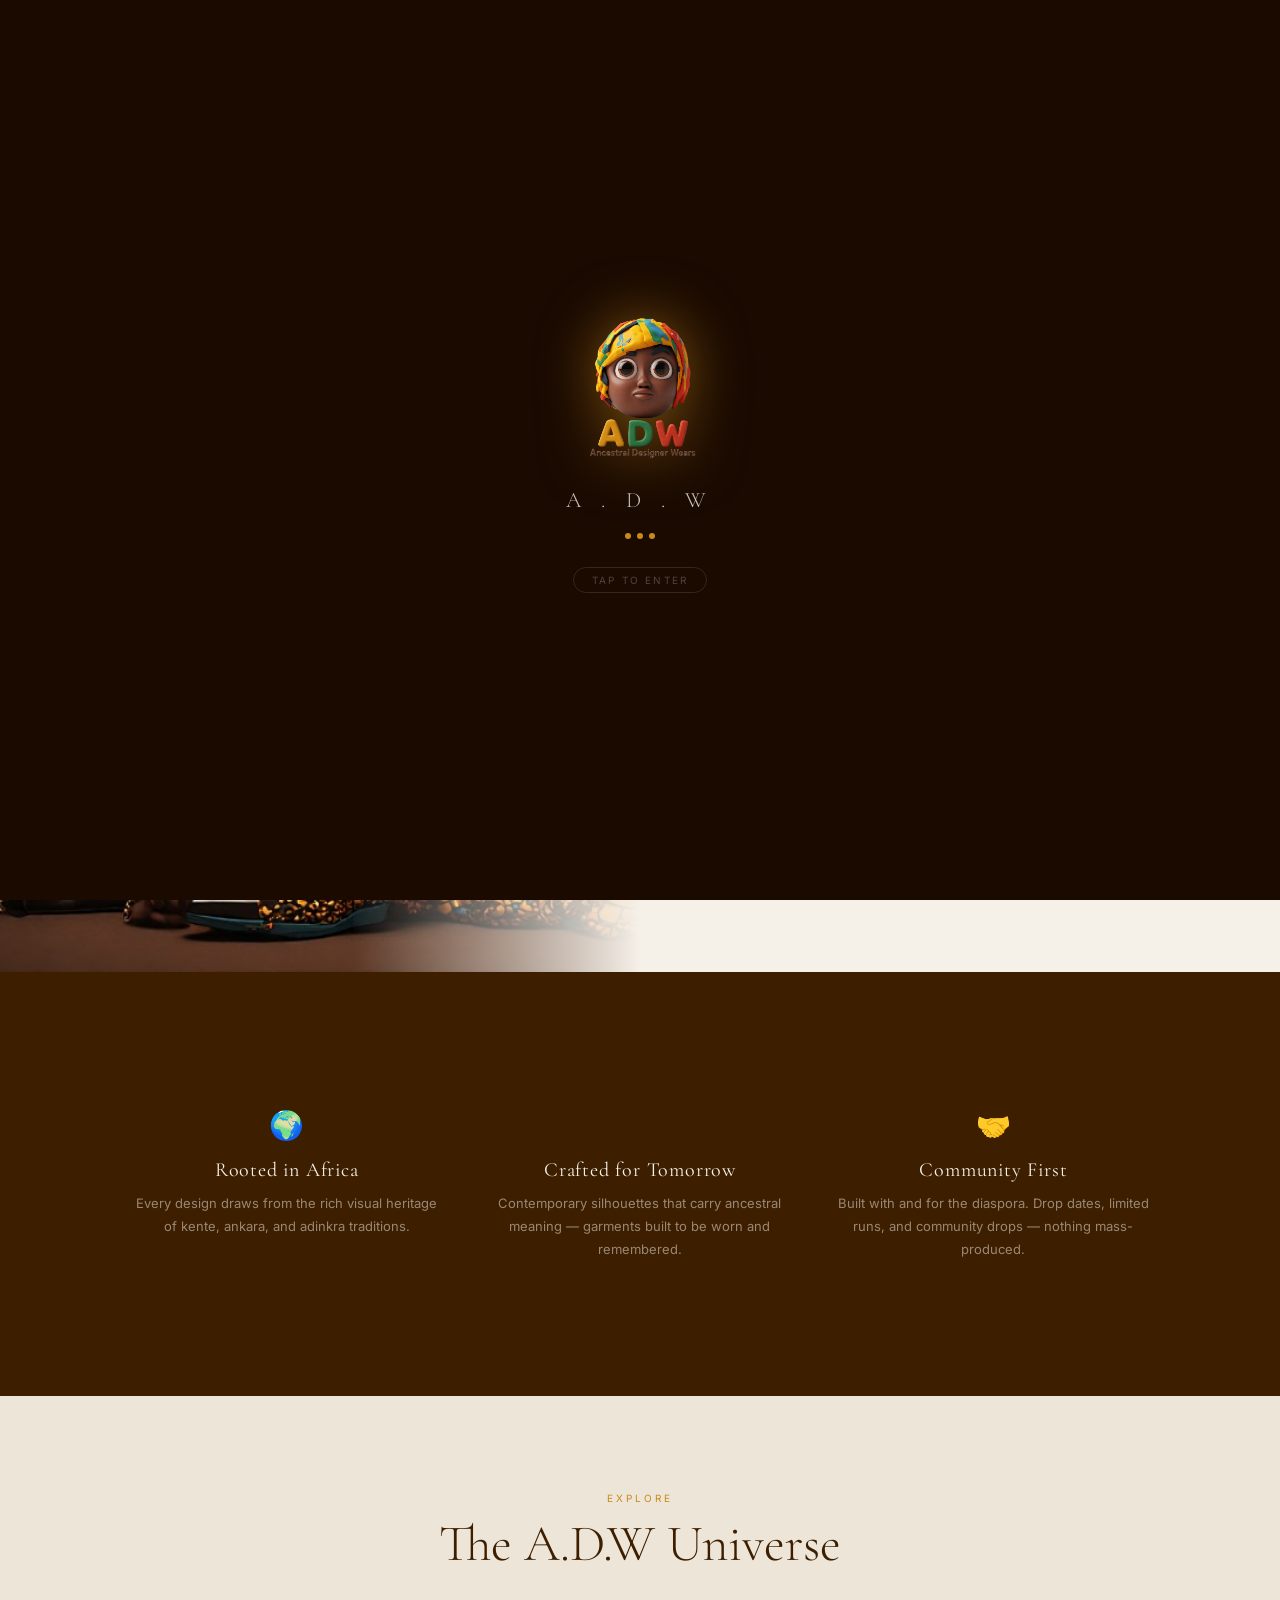
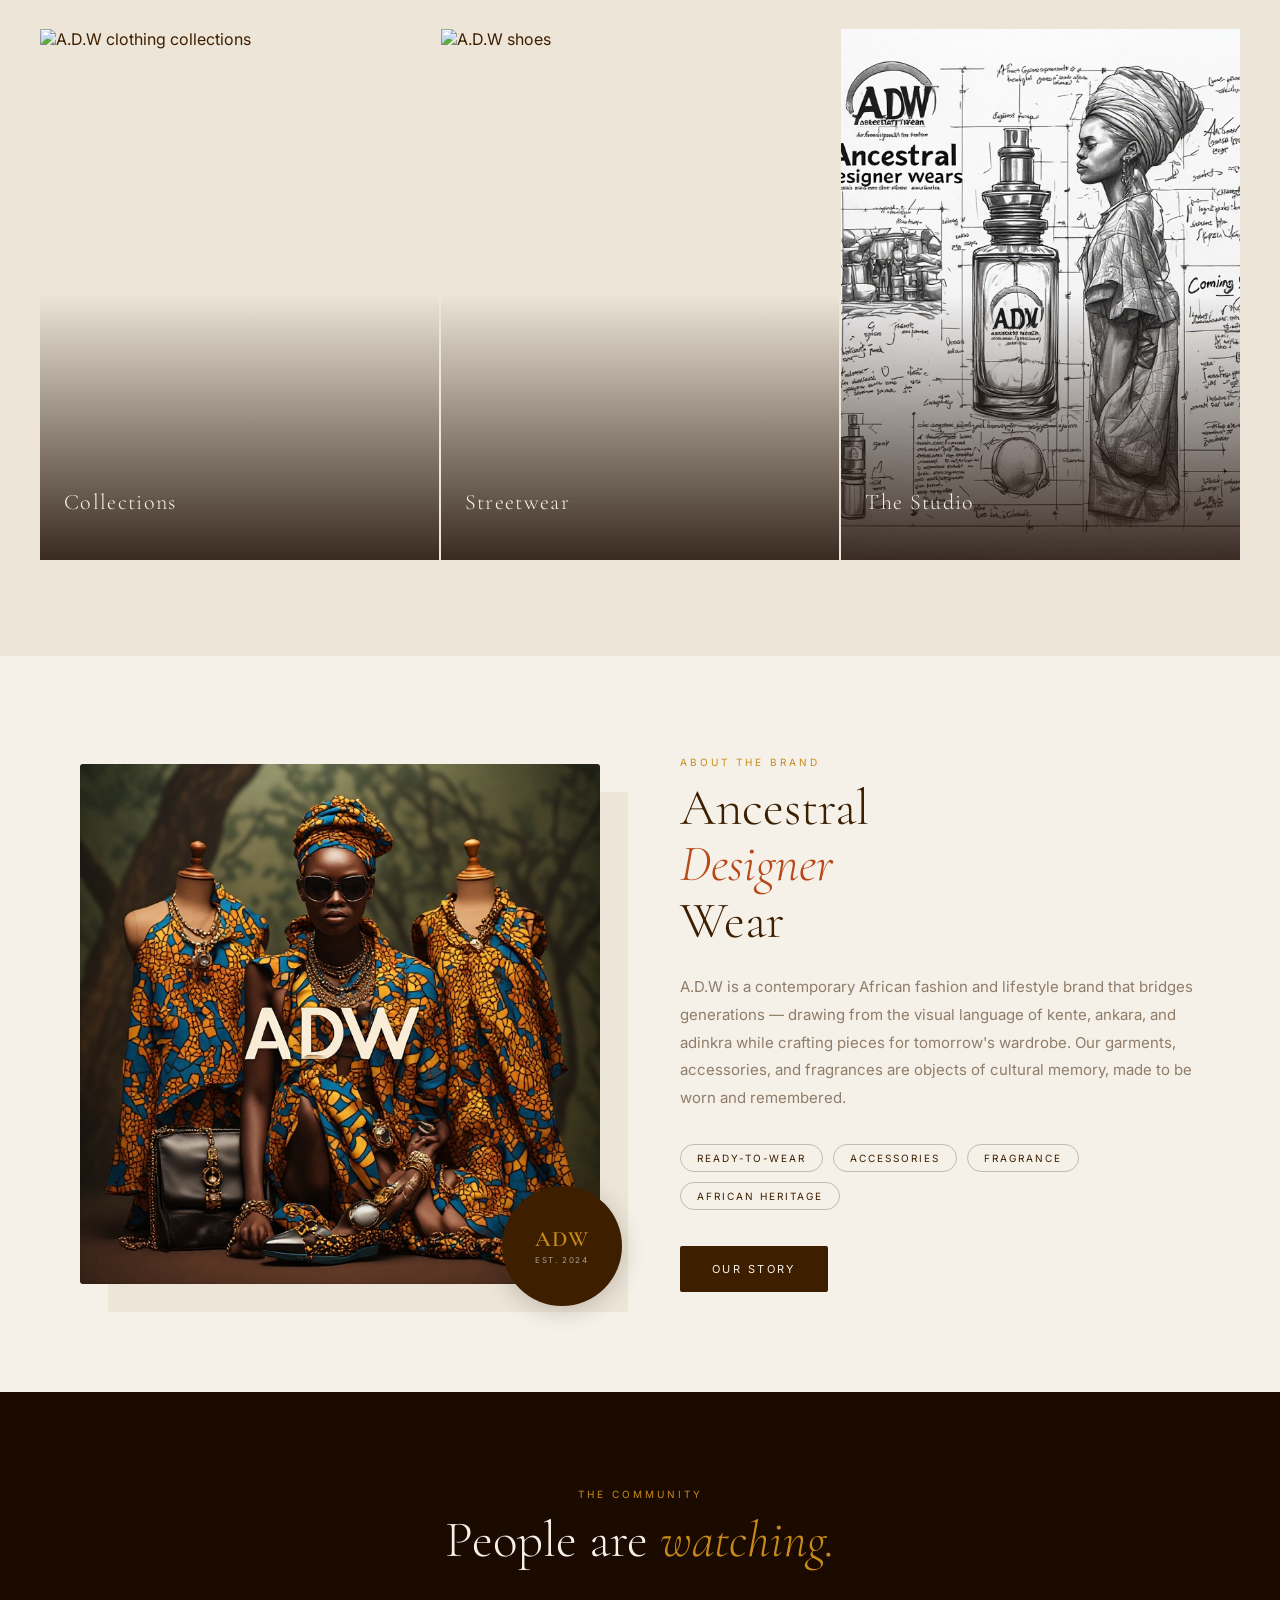
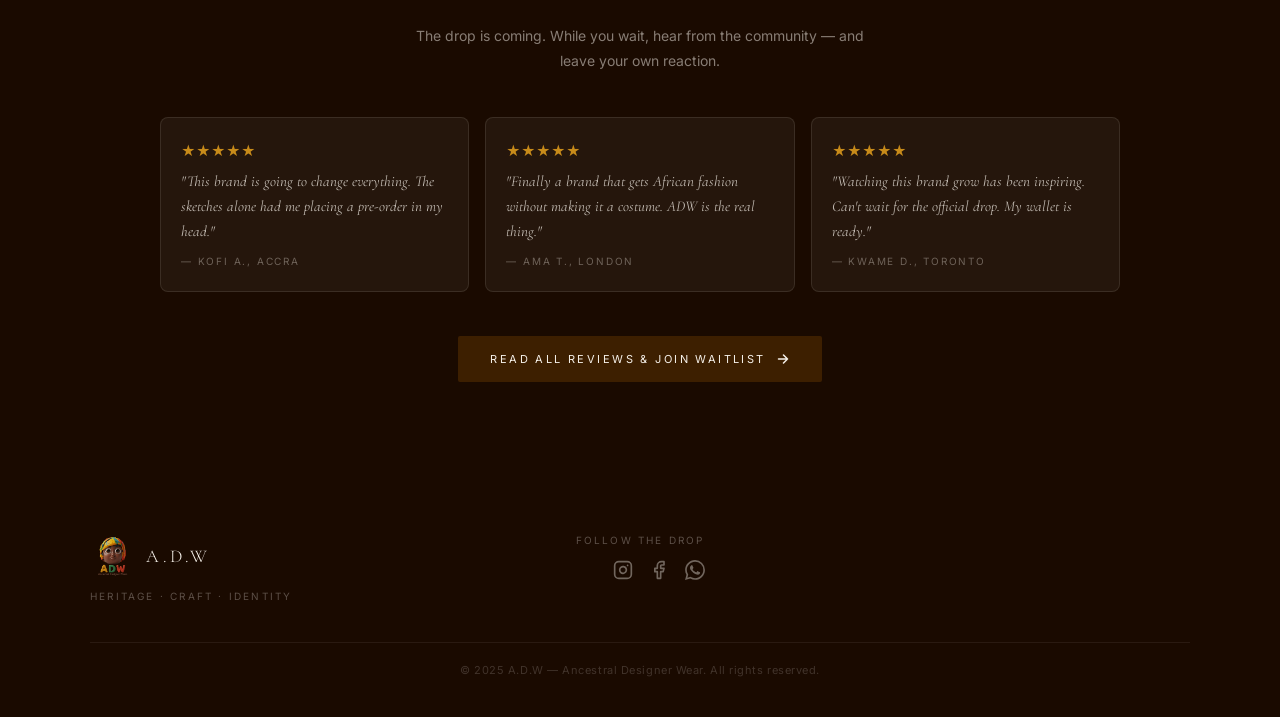
==== commit 47696719: "Refactor HTML pages to remove duplicate metadata and consolidate 404 error page content Replit-Commi" ====
--- a/index.html
+++ b/index.html
@@ -249,7 +249,7 @@
             Shop Collections
             <svg width="14" height="14" viewBox="0 0 14 14" fill="none"><path d="M2.5 7H11.5M7.5 3L11.5 7L7.5 11" stroke="currentColor" stroke-width="1.5" stroke-linecap="round" stroke-linejoin="round"/></svg>
           </a>
-          <a href="./reviews.html" class="btn-ghost">Join Waitlist</a>
+          <a href="./reviews.html#waitlist" class="btn-ghost">Join Waitlist</a>
         </div>
       </div>
     </section>
@@ -422,28 +422,6 @@
       loader.addEventListener('keydown', function(e){ if(e.key==='Enter'||e.key===' ') hide(); });
       window.addEventListener('load', function(){ setTimeout(hide, 2800); });
     })();
-
-    // ── Mobile Nav ──────────────────────────────────────────
-    var hamburger = document.getElementById('nav-hamburger');
-    var navLinks  = document.getElementById('nav-links');
-    var mobileSub = document.getElementById('mobile-collections-sub');
-    var dropTrigger = document.querySelector('.has-dropdown > a');
-
-    hamburger.addEventListener('click', function() {
-      var open = navLinks.classList.toggle('open');
-      hamburger.classList.toggle('open', open);
-      hamburger.setAttribute('aria-expanded', open);
-      if (!open && mobileSub) mobileSub.classList.remove('open');
-    });
-
-    if (dropTrigger && mobileSub) {
-      dropTrigger.addEventListener('click', function(e) {
-        if (window.innerWidth <= 820) {
-          e.preventDefault();
-          mobileSub.classList.toggle('open');
-        }
-      });
-    }
 
     // ── Scroll Reveal ───────────────────────────────────────
     (function() {
